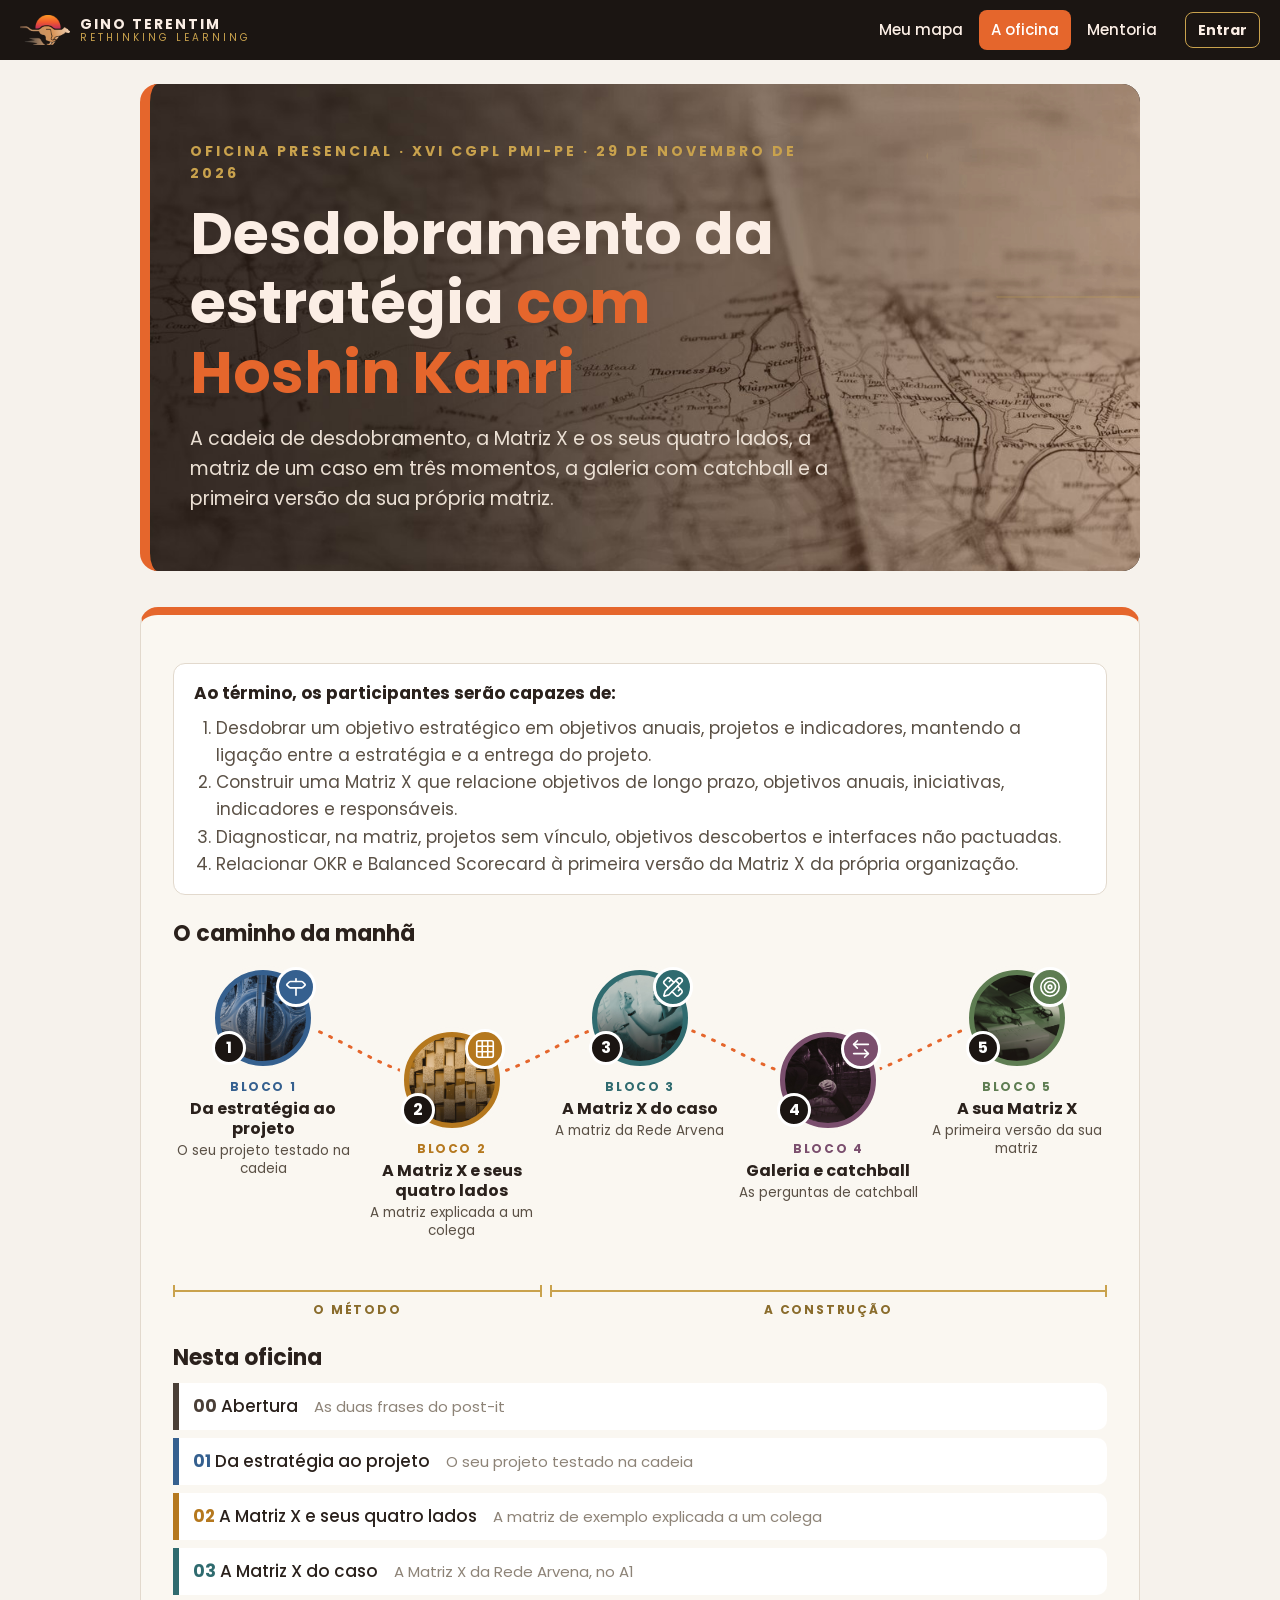
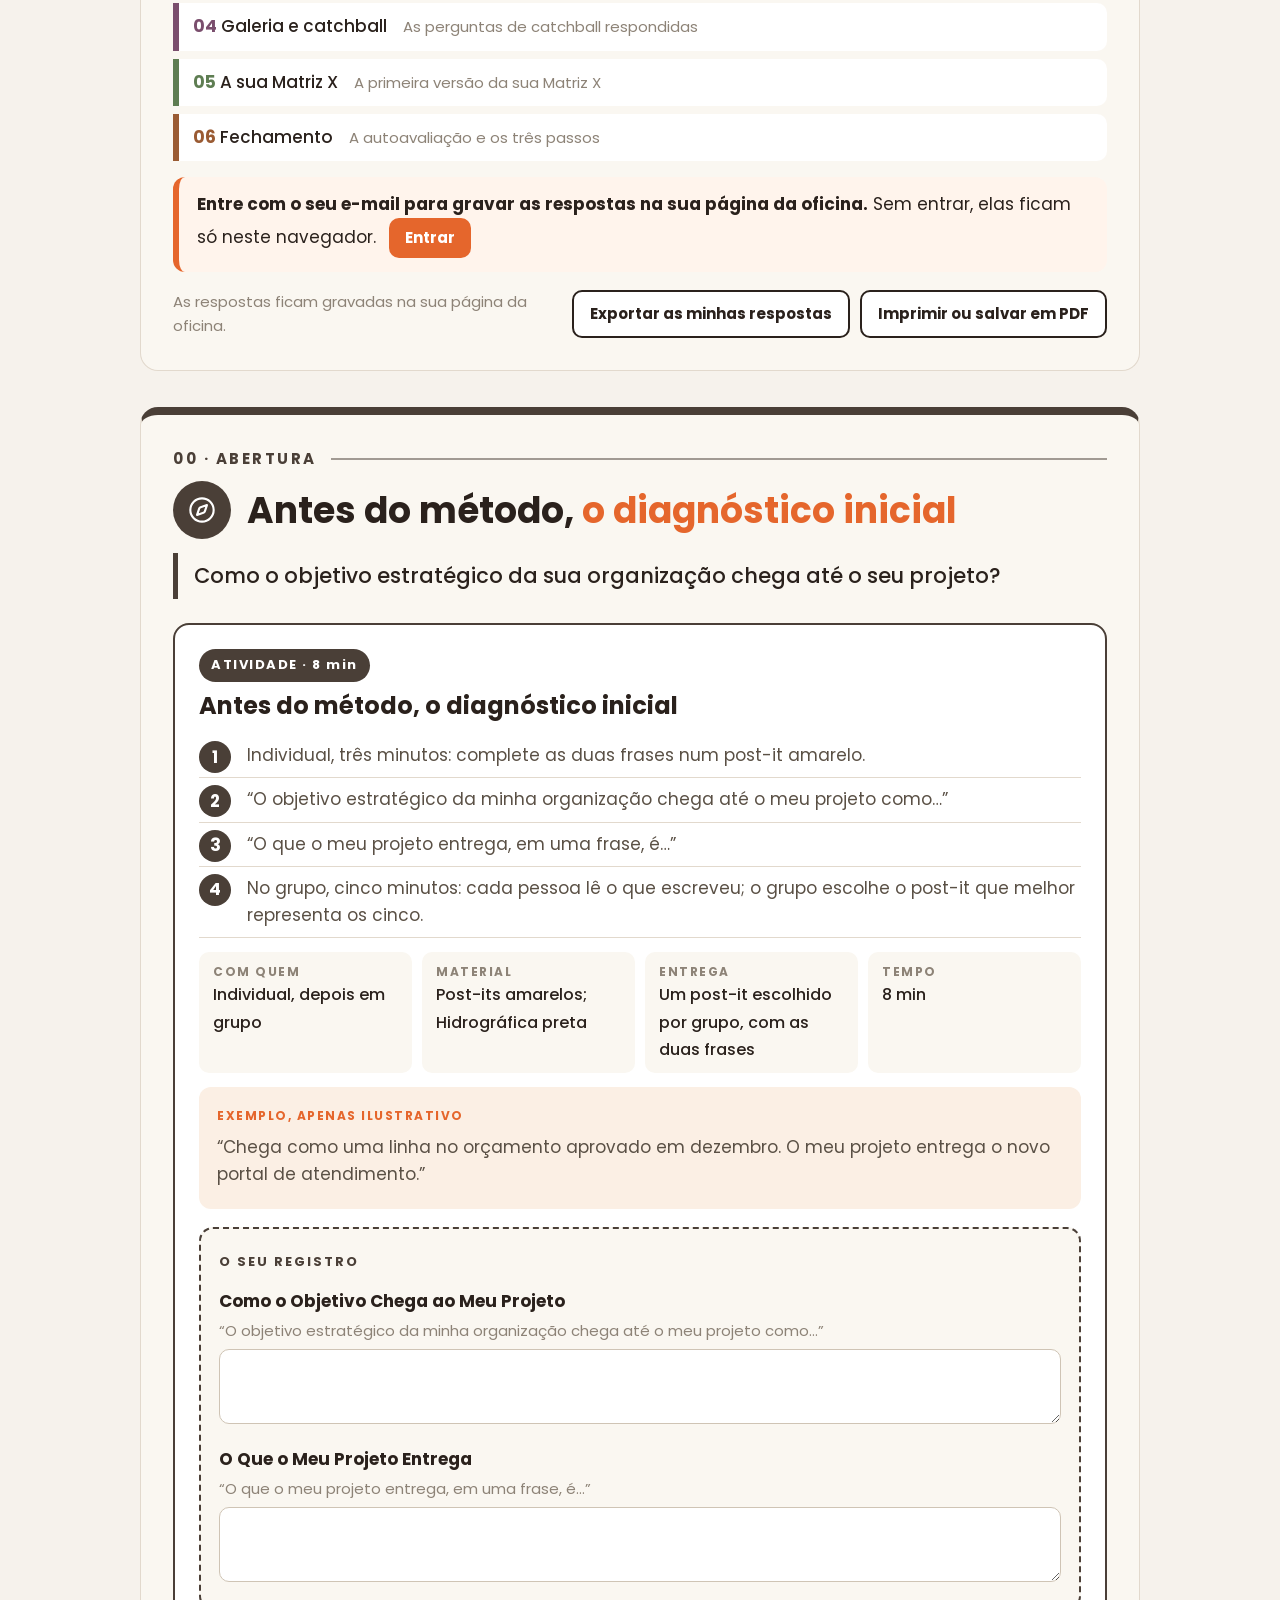
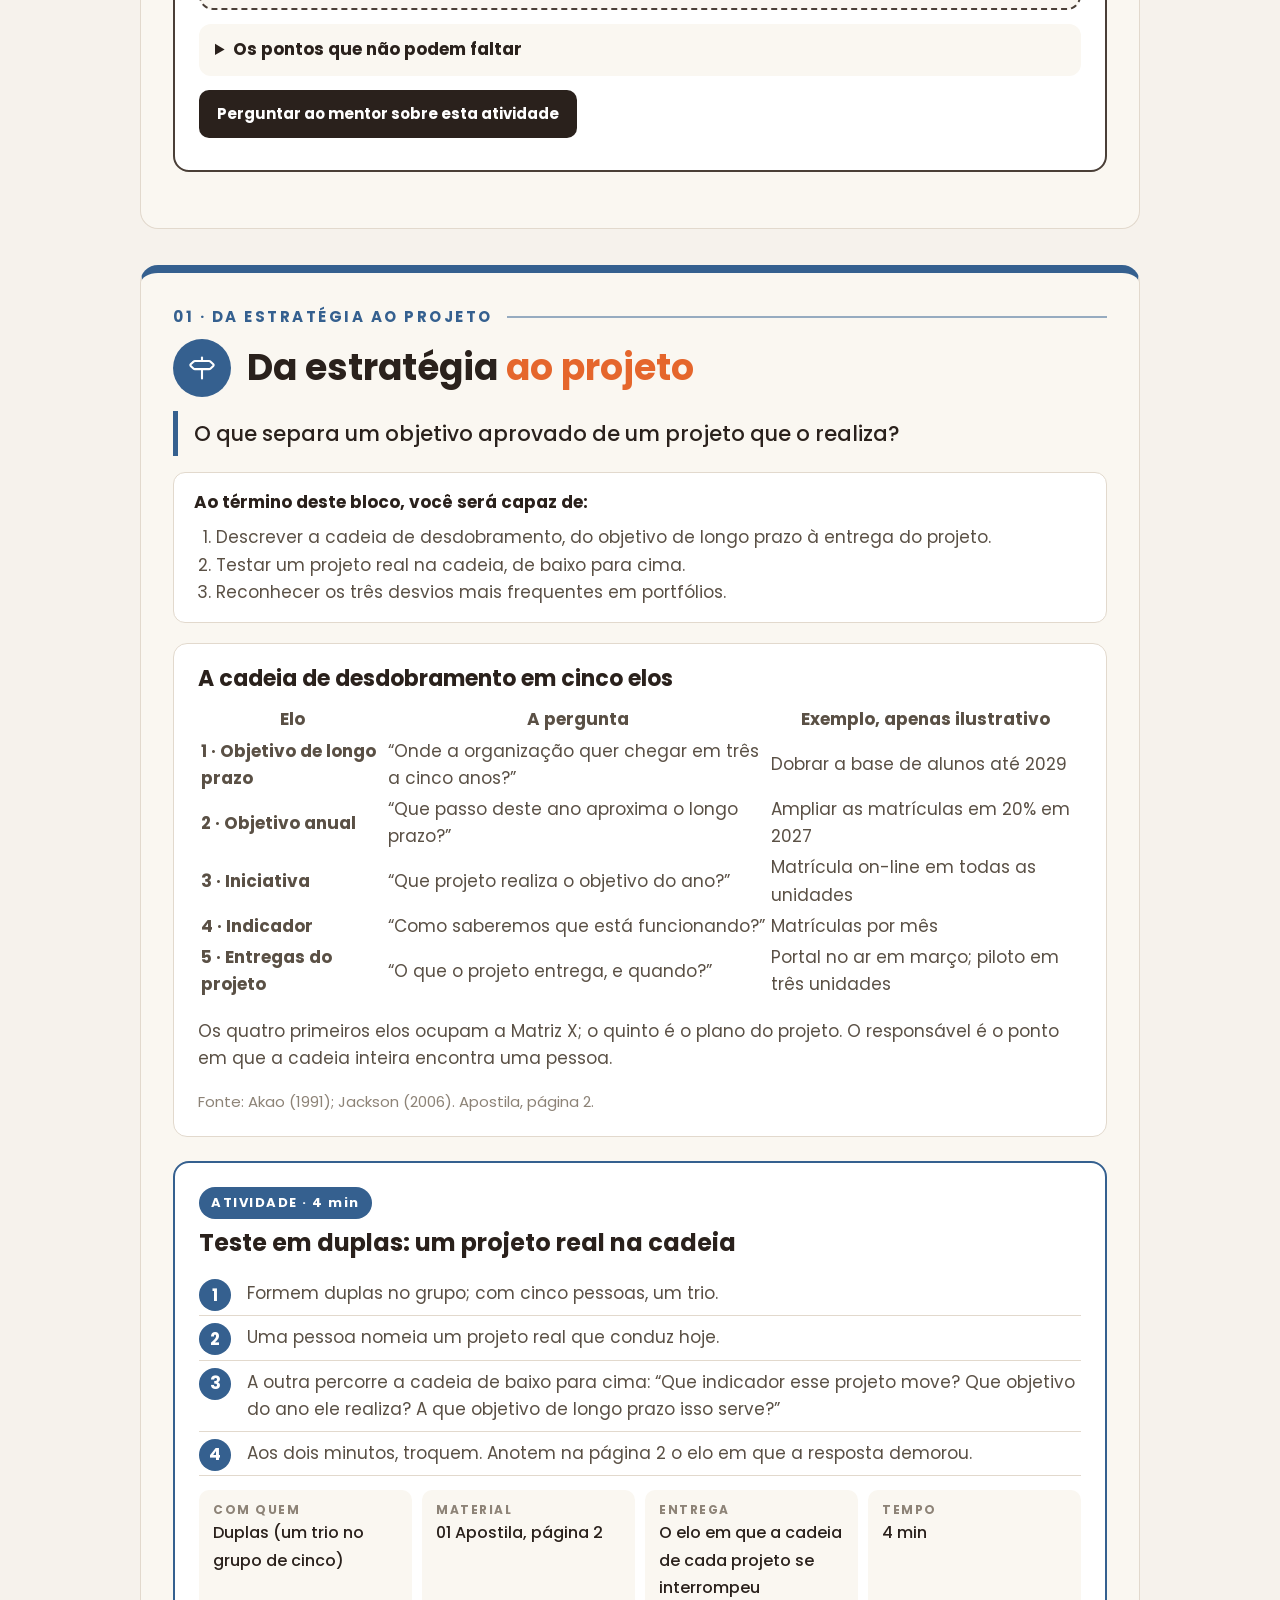
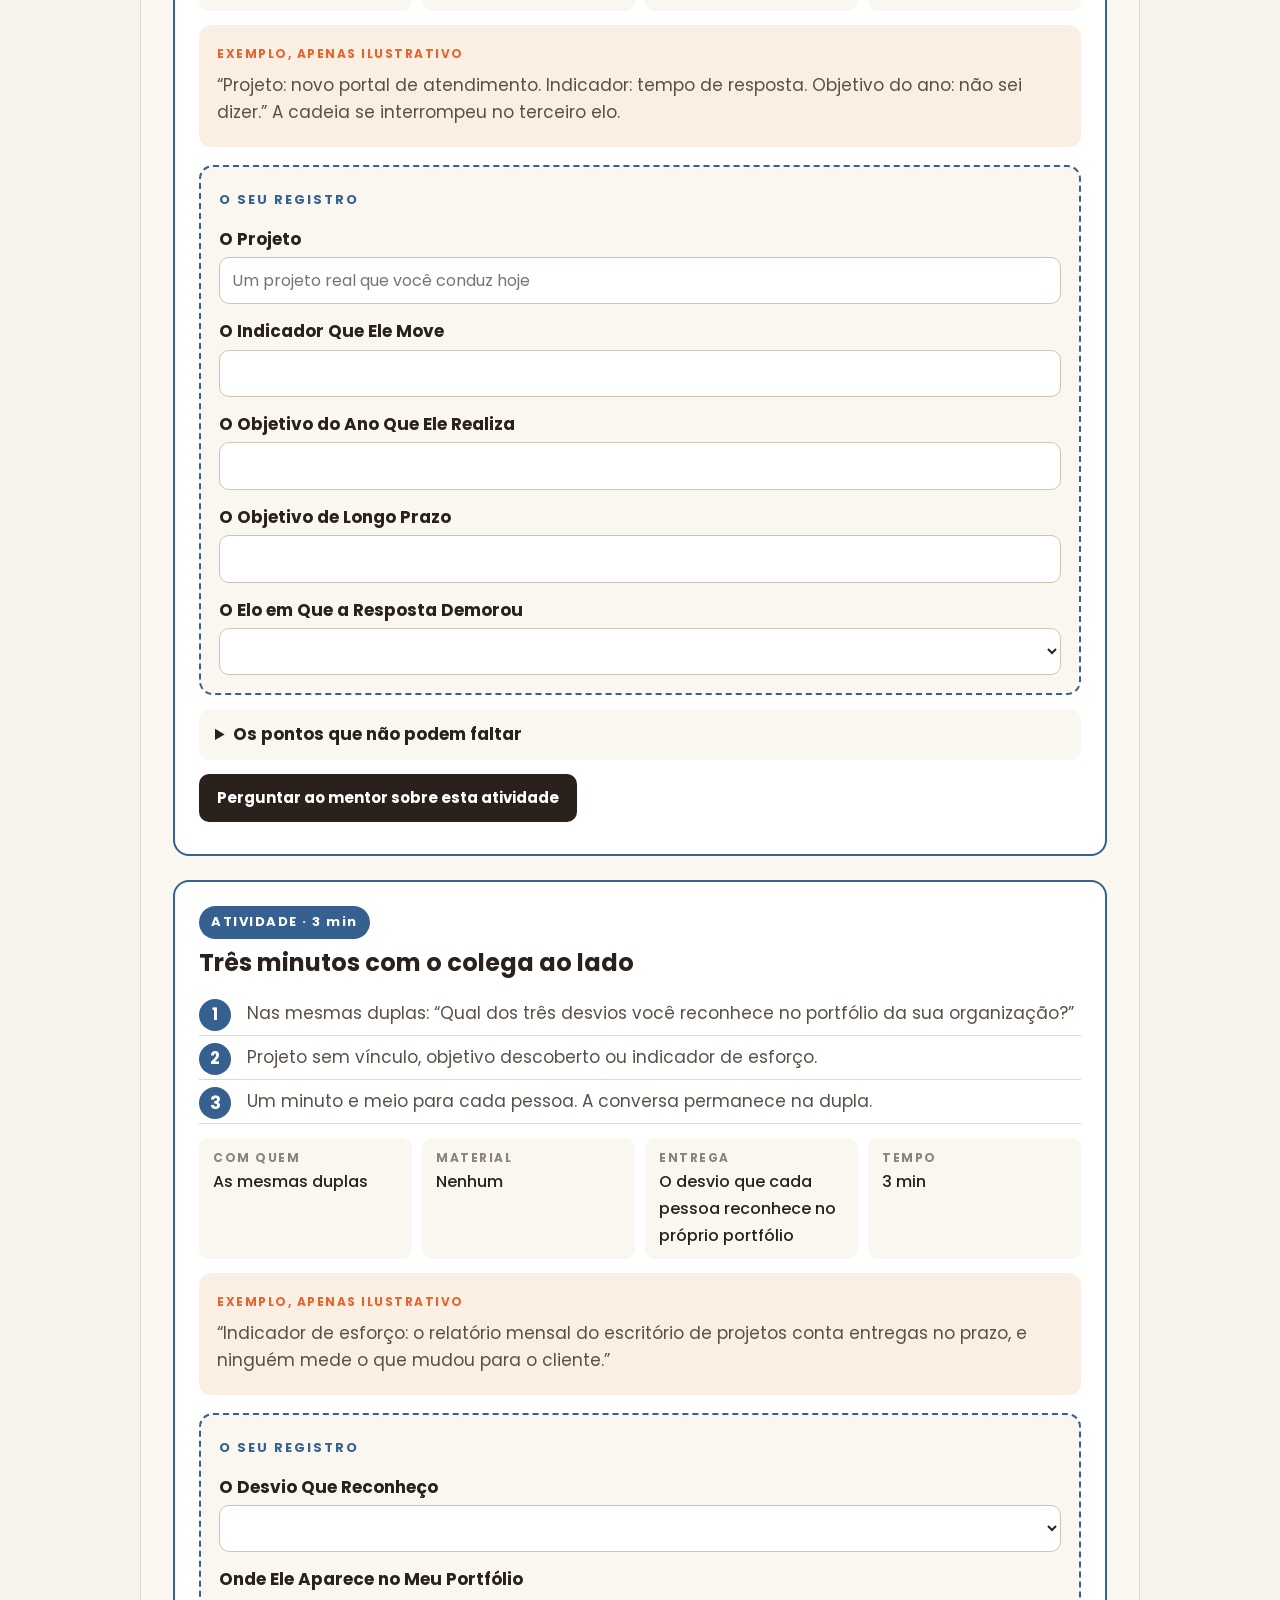
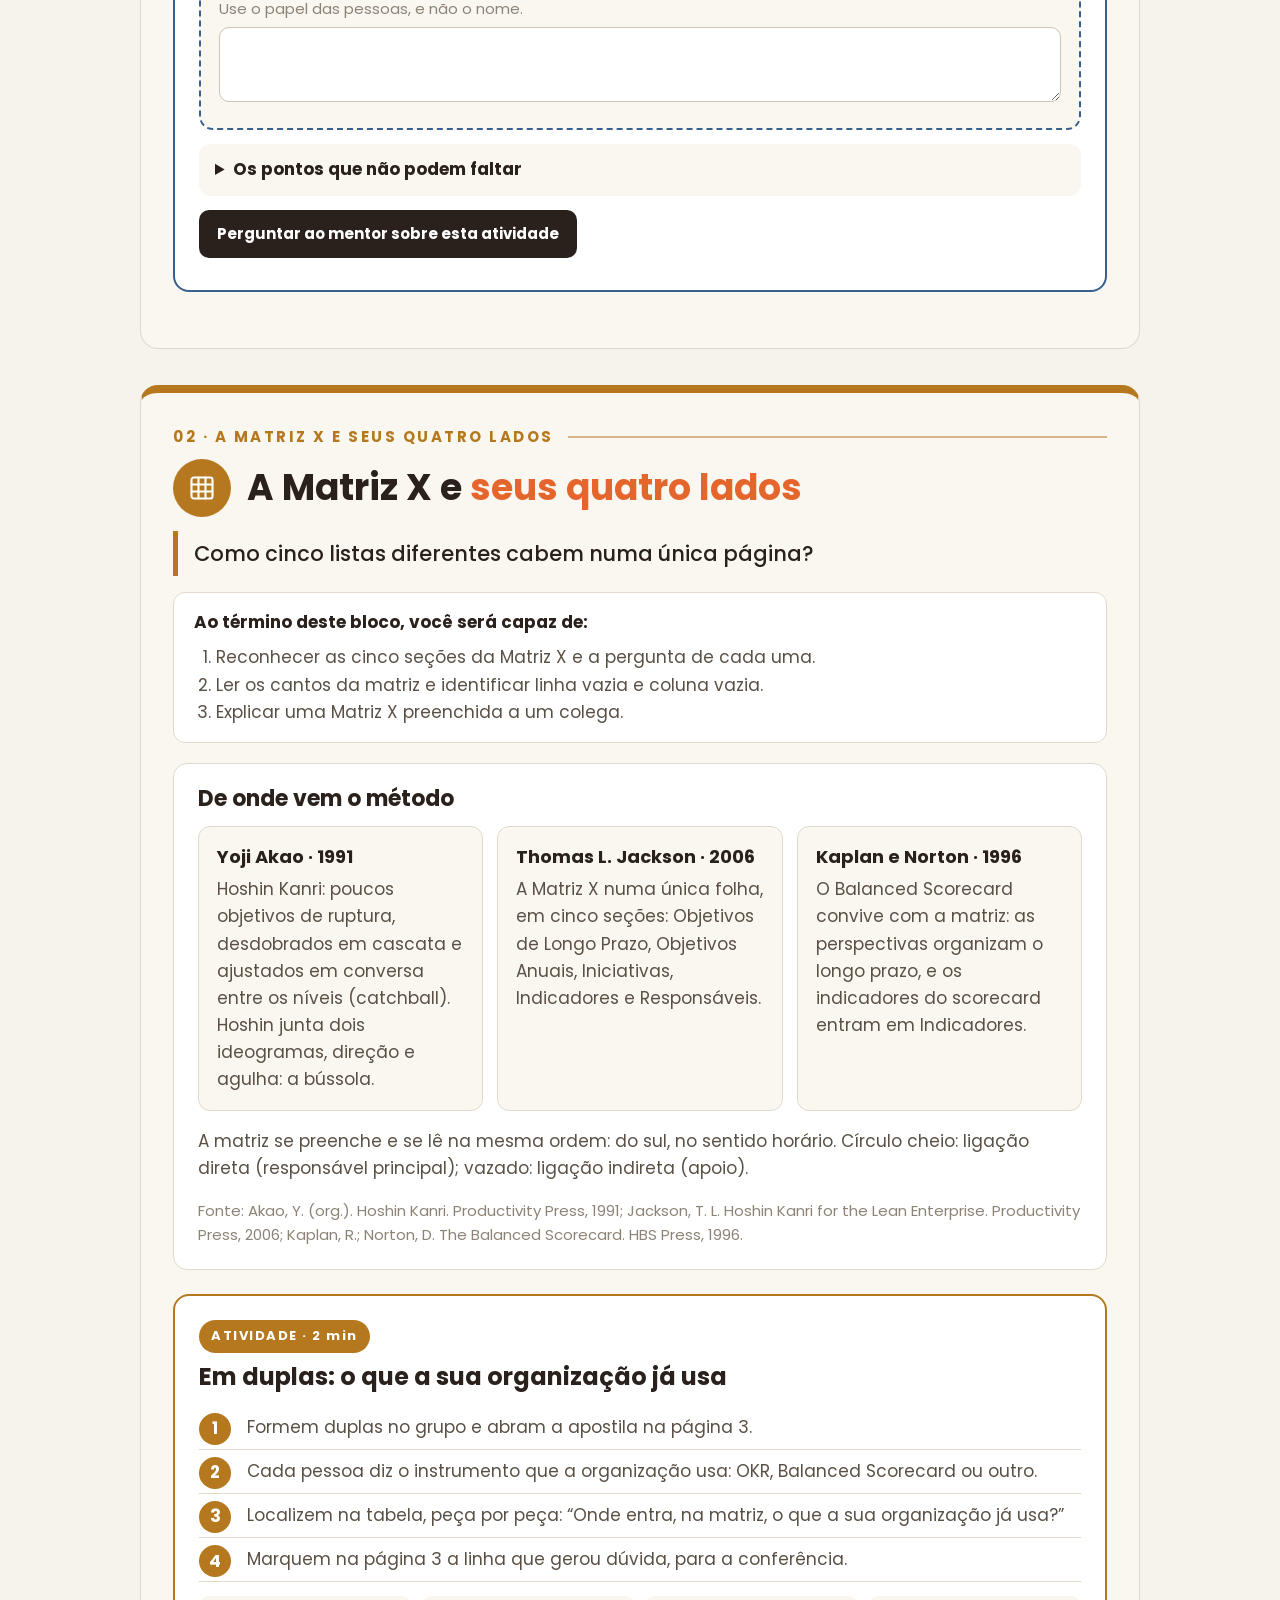
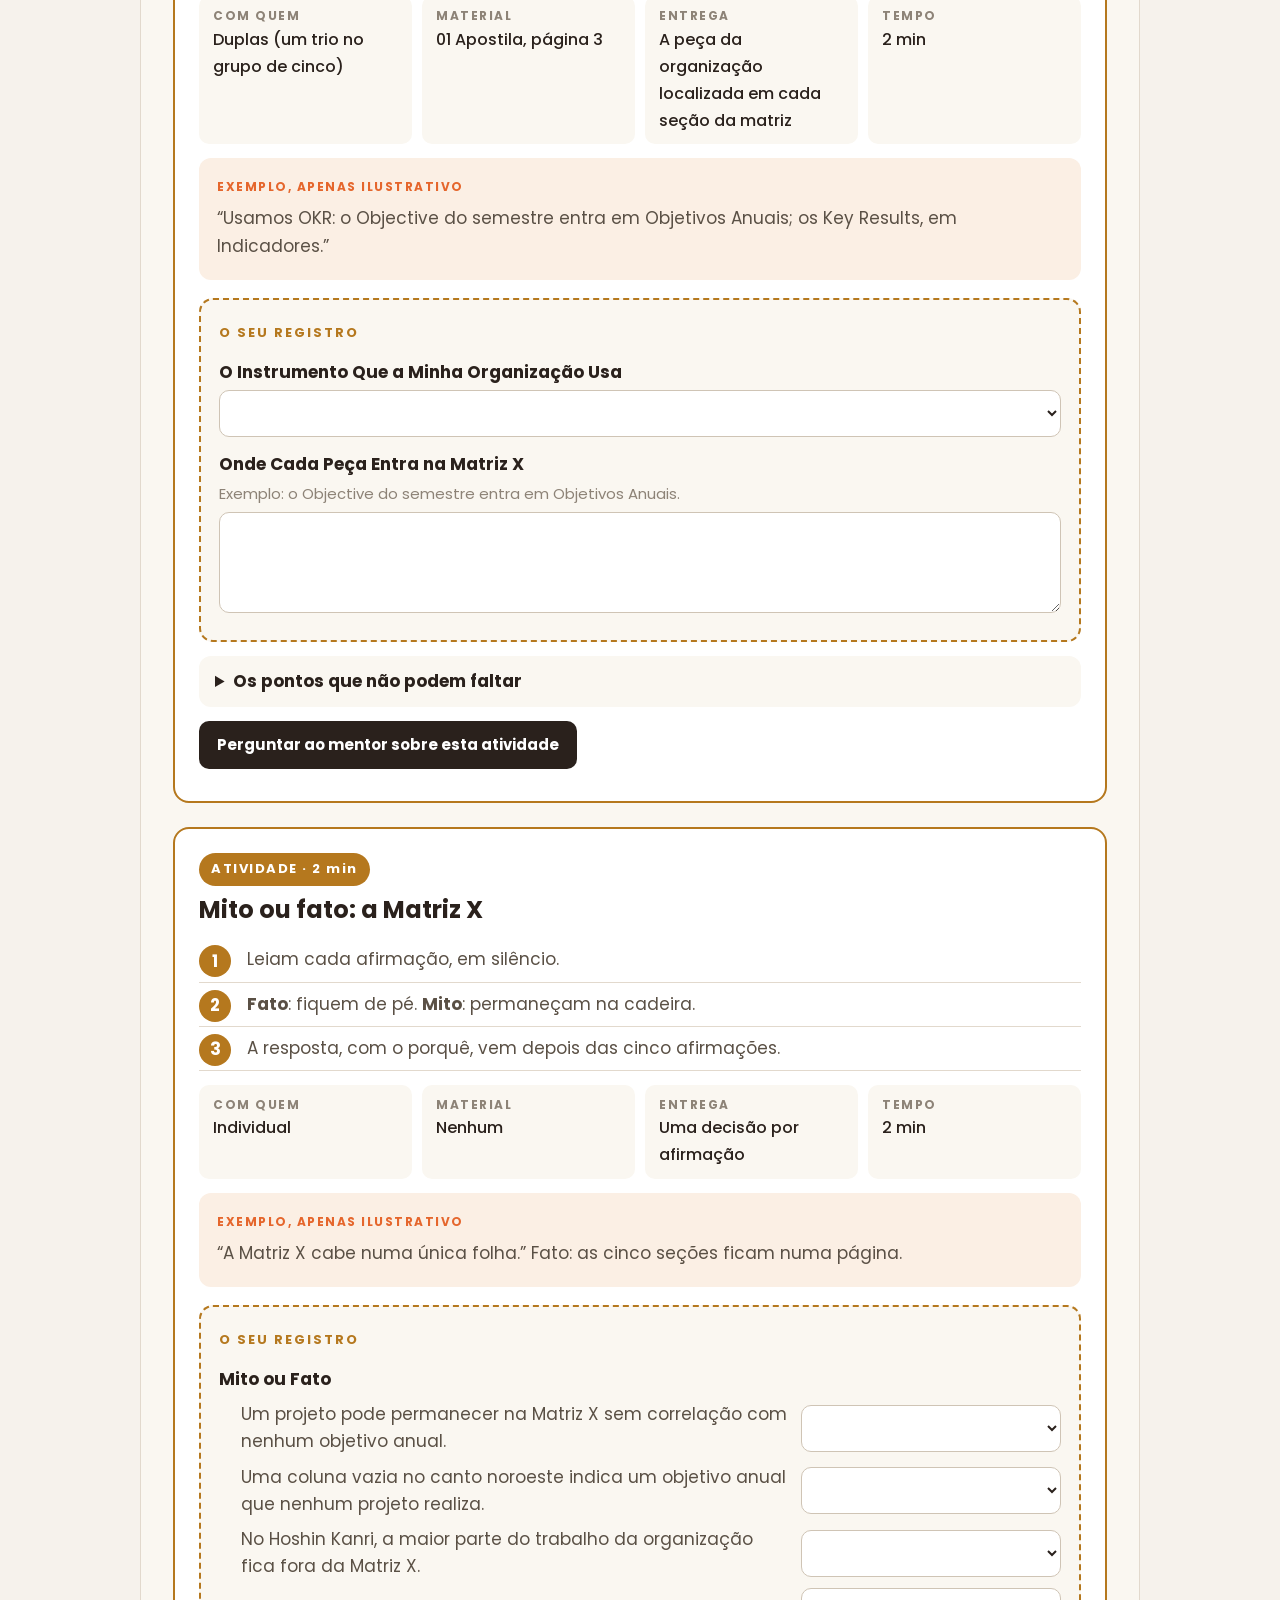
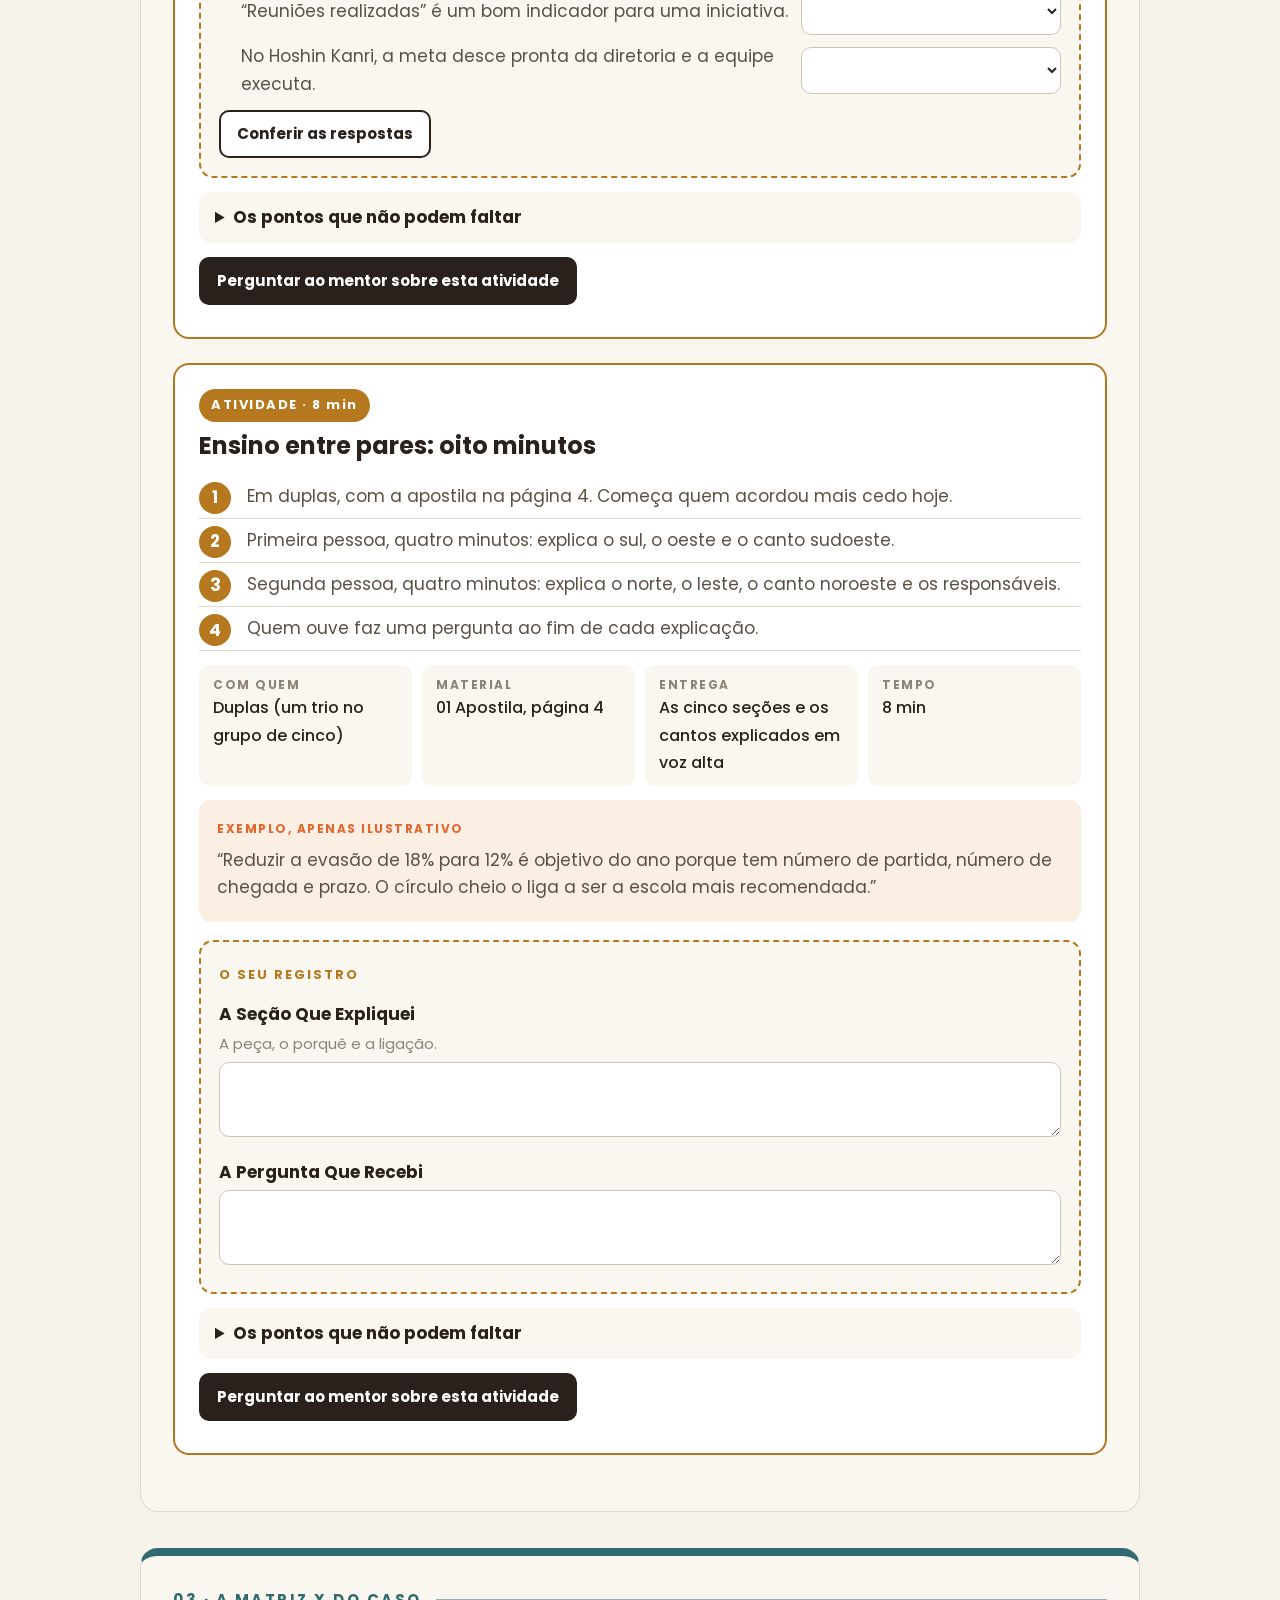
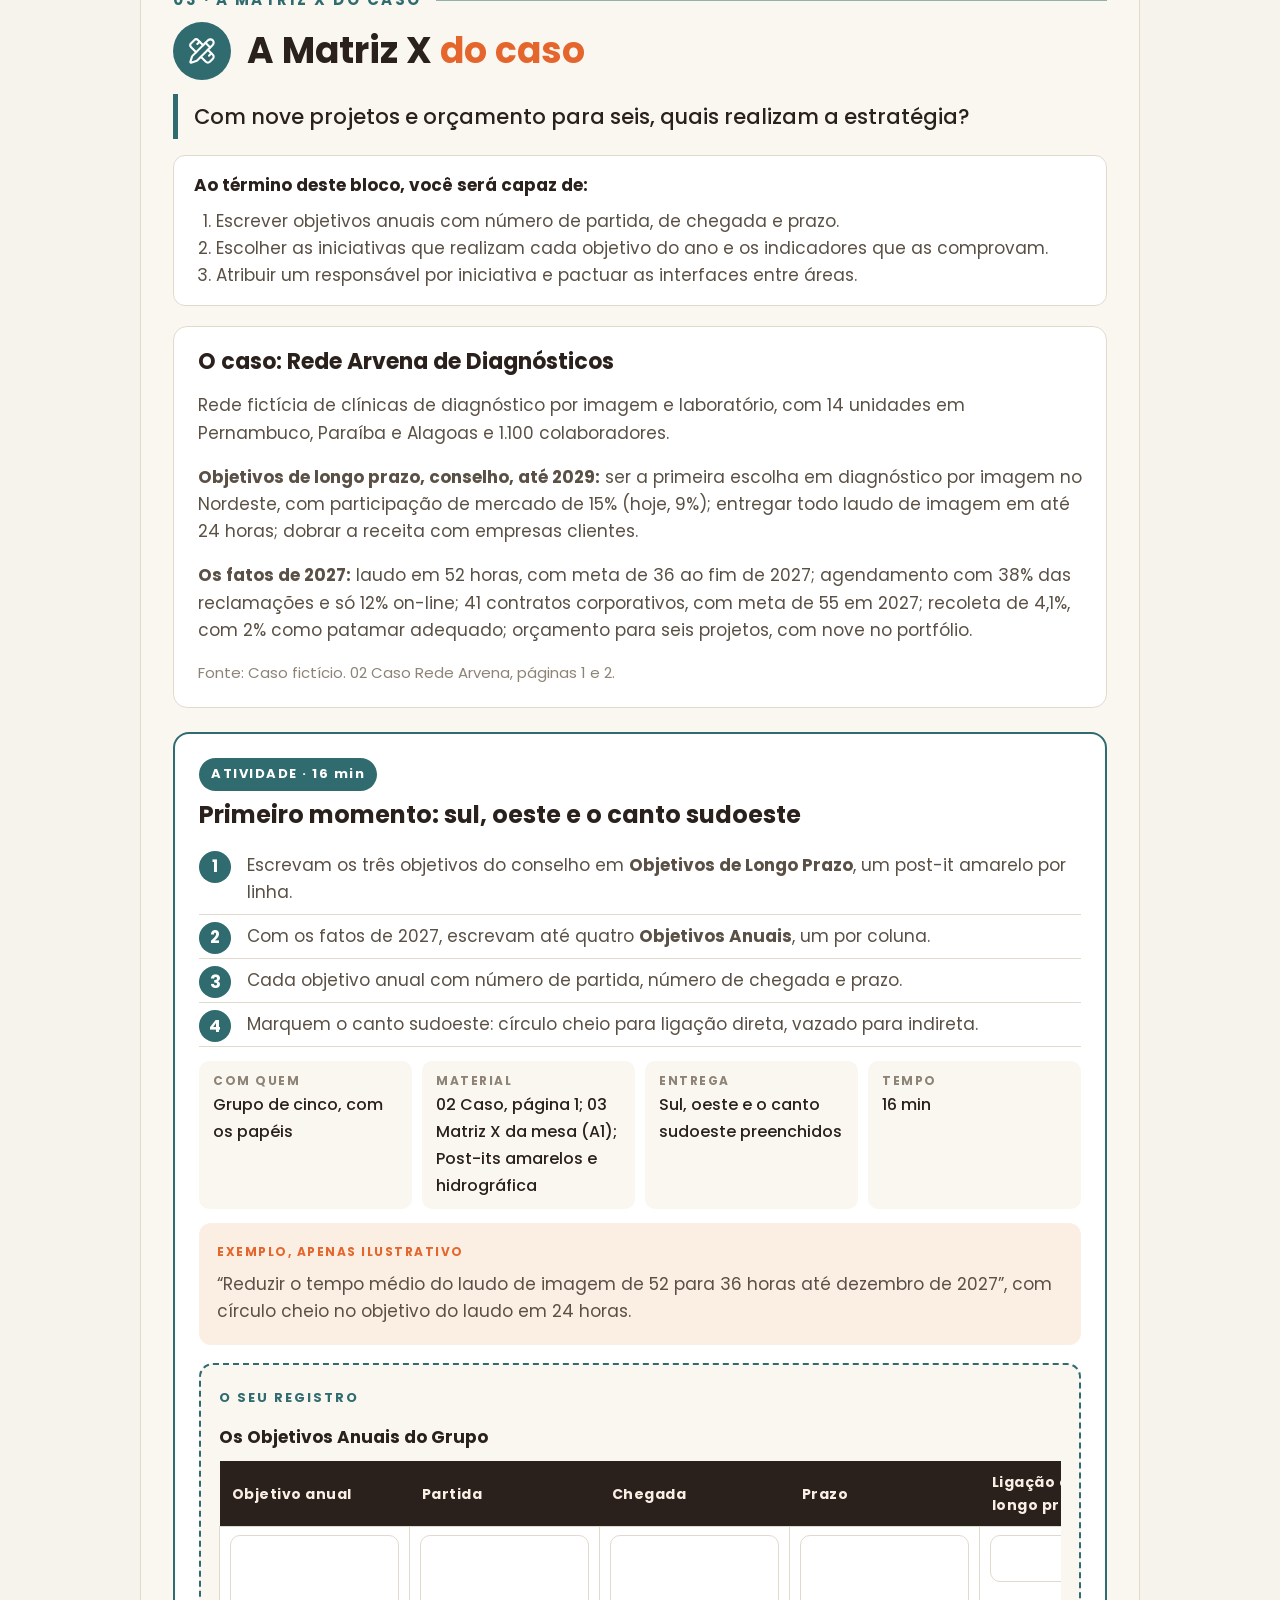
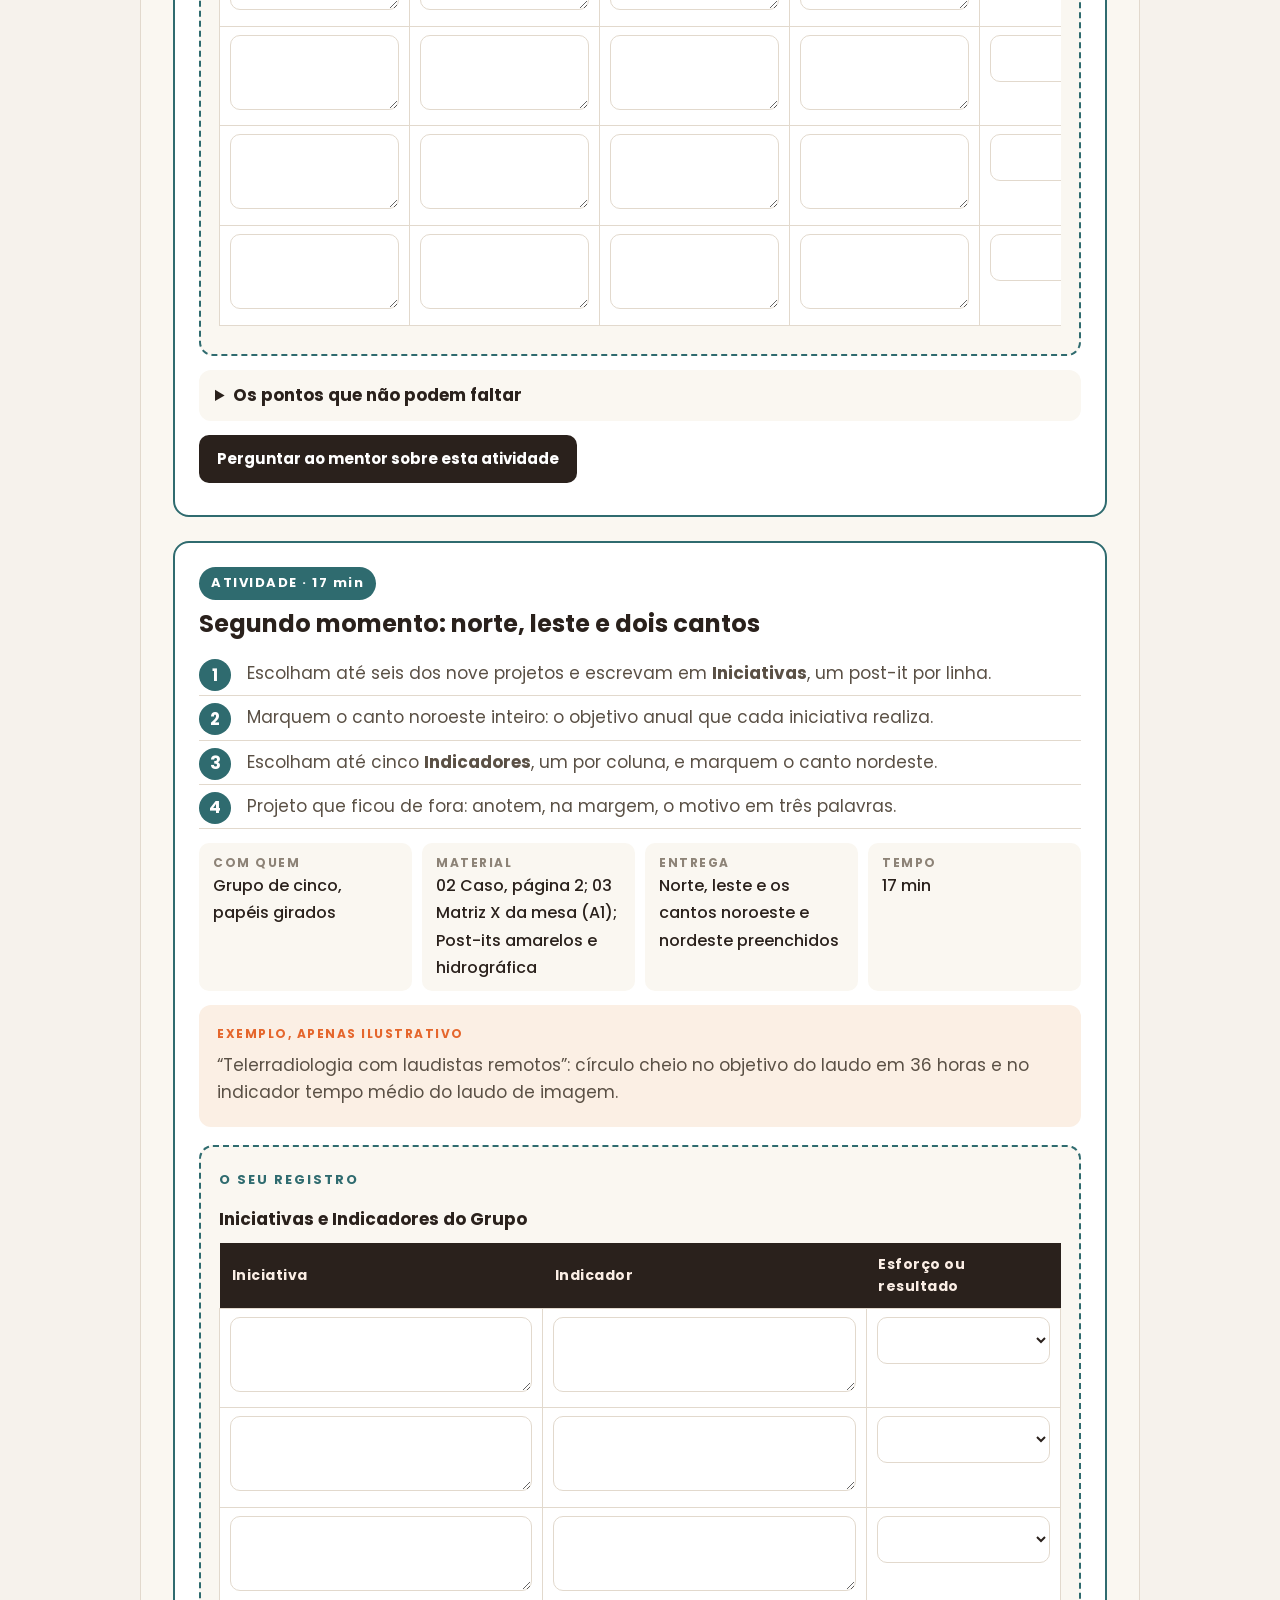
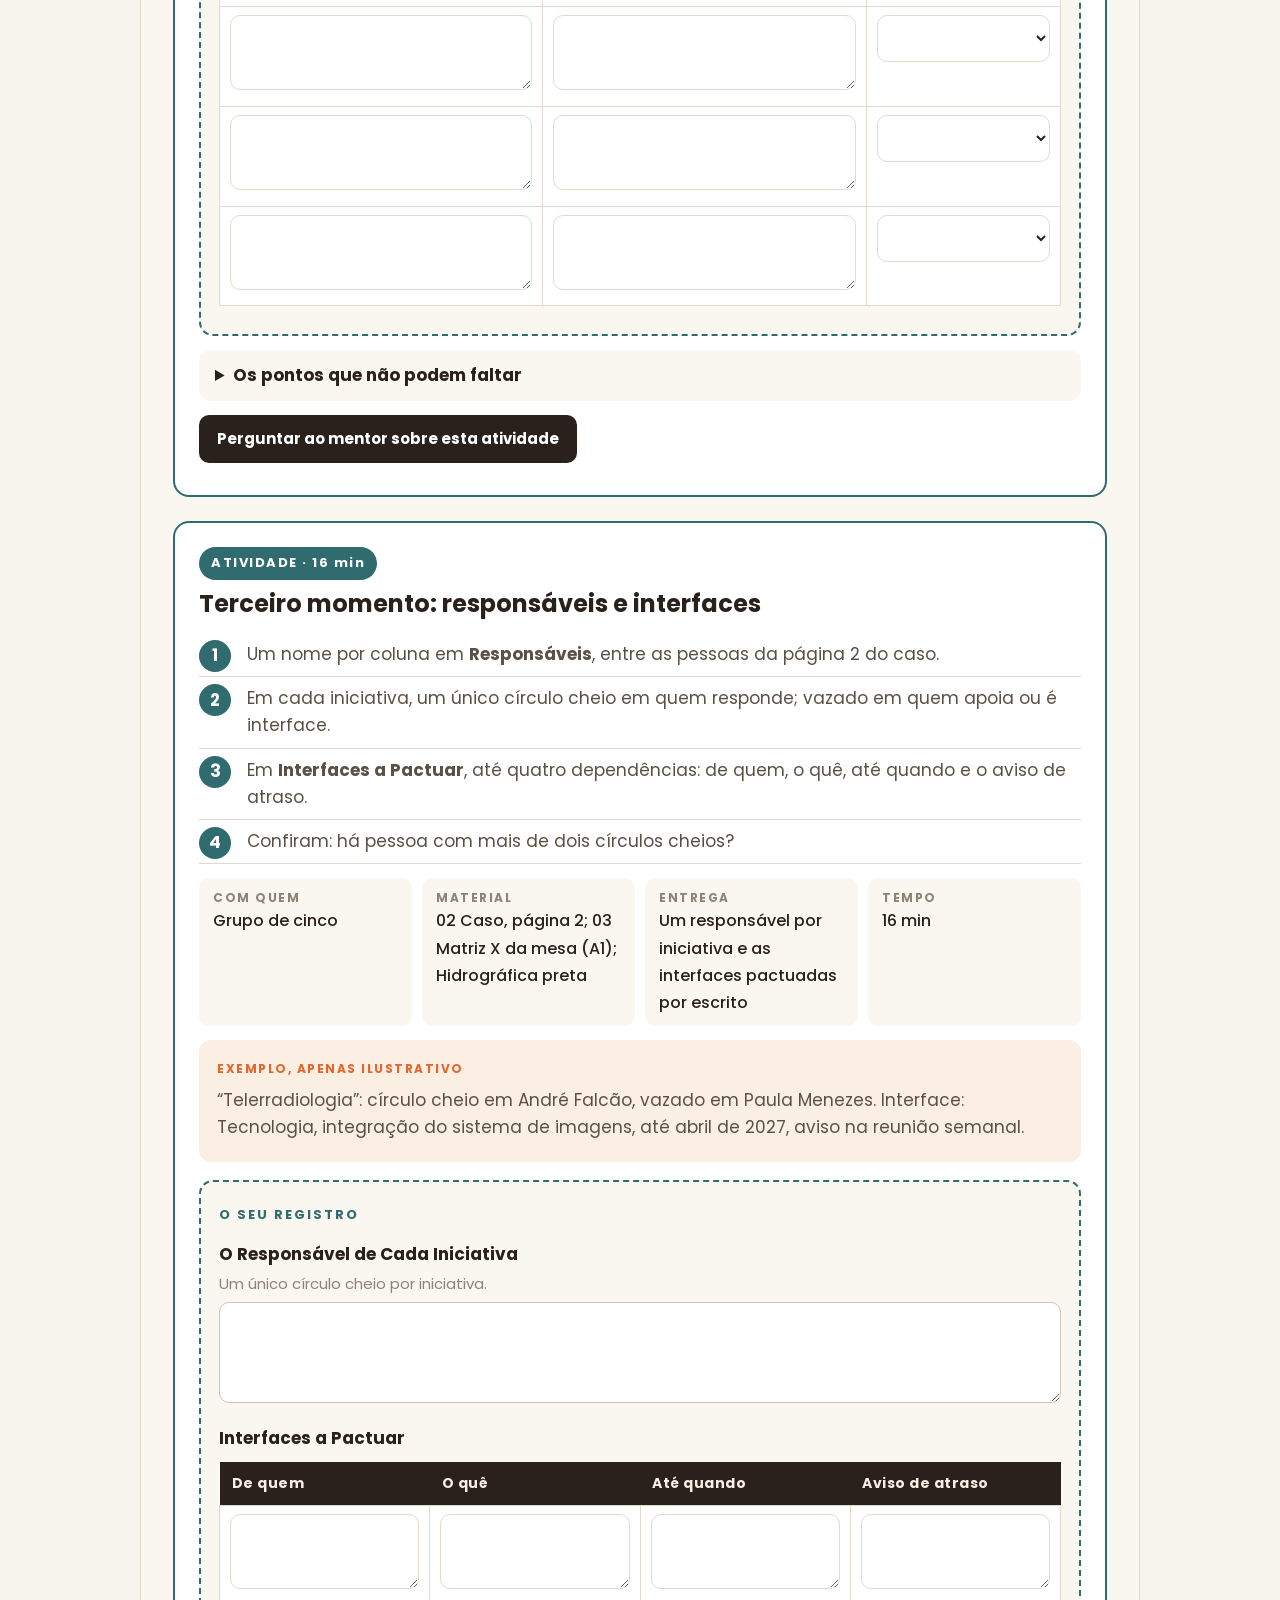
==== docs/e1.html @ ebe00e4e "Workbook digital da oficina de Matriz X (XVI CGPL PMI-PE) Co-Authored-By: Claude Opus 5.5 <noreply@a" ====
<!doctype html>
<html lang="pt-BR"><head><meta charset="utf-8"><meta name="viewport" content="width=device-width,initial-scale=1">
<title>Matriz X · Workbook · A oficina</title><meta name="robots" content="noindex">
<style>@font-face{font-family:Poppins;font-weight:400;src:url(fonts/Poppins-Regular.ttf) format('truetype');font-display:swap}@font-face{font-family:Poppins;font-weight:500;src:url(fonts/Poppins-Medium.ttf) format('truetype');font-display:swap}@font-face{font-family:Poppins;font-weight:700;src:url(fonts/Poppins-Bold.ttf) format('truetype');font-display:swap}:root{--lar:#E5662C;--tinta:#2A211C;--corpo:#5A5045;--linha:#E2D9CD;--fraco:#8D8377;--claro:#F6F2EC;--papel:#FAF7F1;--escuro:#1B1512;--ouro:#C9A24D;--tom:#E5662C}
*{box-sizing:border-box}
html{scroll-behavior:smooth}
body{margin:0;font-family:Poppins,system-ui,sans-serif;font-size:17px;line-height:1.6;color:var(--corpo);background:var(--claro)}
a{color:var(--lar)}
h1,h2,h3{color:var(--tinta);line-height:1.2;margin:0 0 .5em}
h1 em,h2 em{font-style:normal;color:var(--lar)}
main{max-width:1040px;margin:0 auto;padding:0 20px 40px}
.topo{position:sticky;top:0;z-index:20;display:flex;align-items:center;gap:16px;flex-wrap:wrap;padding:10px 20px;background:var(--escuro);color:#FBEEE5}
.marca{display:flex;align-items:center;gap:10px;text-decoration:none;color:#FBEEE5}
.marca img{height:30px;width:auto}
.marca span{display:flex;flex-direction:column;line-height:1.15}
.marca b{font-size:14px;letter-spacing:2px}
.marca i{font-style:normal;font-size:10px;letter-spacing:3px;color:var(--ouro)}
.nav{margin-left:auto;display:flex;gap:4px;flex-wrap:wrap}
.nav a{color:#FBEEE5;text-decoration:none;font-size:15px;font-weight:500;padding:8px 12px;border-radius:8px}
.nav a:hover,.nav a.ativo{background:var(--lar);color:#fff}
.selo-prof{margin-left:auto;background:var(--lar);color:#fff;font-weight:700;font-size:13px;letter-spacing:2px;padding:6px 12px;border-radius:6px}
.capa{margin:24px 0 0;padding:56px 40px;border-radius:18px;background:var(--escuro);color:#EADFD3;position:relative;overflow:hidden;border-left:10px solid var(--tom)}
.capa:after{content:"";position:absolute;right:-70px;top:-70px;width:280px;height:280px;border:2px solid var(--ouro);opacity:.35;clip-path:polygon(25% 0,75% 0,100% 50%,75% 100%,25% 100%,0 50%);background:transparent;outline:2px solid var(--ouro)}
.capa__k{font-size:14px;font-weight:700;letter-spacing:3px;color:var(--ouro);margin:0 0 14px}
.capa h1{color:#FBEEE5;font-size:clamp(34px,6vw,58px);margin:0 0 16px}
.capa__l{font-size:19px;max-width:720px;margin:0}
.bloco{margin:36px 0 0;padding:32px;background:var(--papel);border:1px solid var(--linha);border-radius:18px;border-top:8px solid var(--tom)}
.bloco--abre{border-top-color:var(--lar)}
.eyebrow{display:flex;align-items:center;gap:14px;color:var(--tom);font-weight:700;font-size:15px;letter-spacing:2.5px;margin-bottom:10px}
.eyebrow i{flex:1;height:2px;background:var(--tom);opacity:.5}
.bloco h2{font-size:clamp(26px,4vw,36px)}
.bloco h3{font-size:22px;margin-top:1.2em}
.pergunta{font-size:21px;font-weight:500;color:var(--tinta);border-left:5px solid var(--tom);padding:6px 0 6px 16px;margin:14px 0}
.pergunta--at{font-size:19px;background:#fff;border-radius:0 10px 10px 0;padding:12px 16px}
.capaz{background:#fff;border:1px solid var(--linha);border-radius:12px;padding:16px 20px;margin:16px 0}
.capaz b{color:var(--tinta)}
.capaz ol{margin:8px 0 0;padding-left:22px}
.conceito{background:#fff;border:1px solid var(--linha);border-radius:14px;padding:22px 24px;margin:20px 0}
.conceito h3{margin-top:0}
.fonte{font-size:15px;color:var(--fraco);margin:10px 0 0}
.regua{background:#B04A1C;color:#FDEFE6;border-radius:14px;padding:24px;margin:20px 0}
.regua h3{color:#fff;margin-top:0}
.regua__q{font-size:22px;font-weight:700;color:#fff}
.regua .cards3>div{background:rgba(255,255,255,.12);border:0;color:#FDEFE6}
.regua .cards3 b{color:#fff}
.regua .tabela--ler{background:#fff;color:var(--corpo)}
.cards3{display:grid;grid-template-columns:repeat(auto-fit,minmax(230px,1fr));gap:14px;margin:14px 0}
.cards3>div{background:var(--papel);border:1px solid var(--linha);border-radius:12px;padding:16px 18px}
.cards3 b{display:block;color:var(--tinta);font-size:18px;margin-bottom:4px}
.cards3 p{margin:0}
.cards3 i{display:block;margin-top:8px;color:var(--fraco)}
.cards2{display:grid;grid-template-columns:repeat(auto-fit,minmax(260px,1fr));gap:16px;margin:24px 0 8px}
.cartao{display:flex;flex-direction:column;gap:6px;padding:22px;border-radius:14px;background:var(--tom);color:#fff;text-decoration:none}
.cartao span{font-size:13px;font-weight:700;letter-spacing:2px;opacity:.85}
.cartao b{font-size:22px;line-height:1.2}
.cartao i{font-style:normal;opacity:.9}
.nota-pe{color:var(--fraco);font-size:15px}
.caminho{display:grid;grid-template-columns:repeat(5,1fr);gap:10px;margin:16px 0}
.caminho__p{display:flex;flex-direction:column;align-items:center;text-align:center;gap:4px;padding:14px 8px;border-radius:12px;background:#fff;border:2px solid var(--linha);text-decoration:none;color:var(--corpo)}
.caminho__g{font-size:11px;font-weight:700;letter-spacing:1.5px;color:var(--fraco);text-transform:uppercase;min-height:34px}
.caminho__n{width:52px;height:52px;border-radius:50%;display:grid;place-items:center;font-weight:700;font-size:22px;color:var(--tom);border:3px solid var(--tom);background:var(--claro)}
.caminho__p b{color:var(--tinta);font-size:15px;line-height:1.25}
.caminho__p small{font-size:13px}
.caminho__p em{font-style:normal;font-size:13px;font-weight:500;color:var(--tom)}
.caminho__p.feito .caminho__n,.caminho__p.aqui .caminho__n{background:var(--tom);color:#fff}
.caminho__p.aqui{border-color:var(--lar);box-shadow:0 0 0 3px rgba(229,102,44,.25)}
.indice{list-style:none;padding:0;margin:10px 0;display:grid;gap:8px}
.indice li{display:flex;flex-wrap:wrap;gap:6px 16px;align-items:baseline;background:#fff;border-left:6px solid var(--tom);border-radius:0 10px 10px 0;padding:10px 14px}
.indice a{color:var(--tinta);text-decoration:none;font-weight:500}
.indice a b{color:var(--tom)}
.indice span{color:var(--fraco);font-size:15px}
.atividade{background:#fff;border:2px solid var(--tom);border-radius:16px;padding:24px;margin:24px 0}
.atividade__cab{display:flex;gap:10px;flex-wrap:wrap;margin-bottom:10px}
.selo{display:inline-block;background:var(--tom);color:#fff;font-weight:700;font-size:13px;letter-spacing:1.5px;padding:6px 12px;border-radius:999px;text-decoration:none}
.selo--miro{background:#fff;color:var(--tom);border:2px solid var(--tom)}
.atividade h3{margin-top:4px;font-size:24px}
.passos{padding-left:0;list-style:none;counter-reset:p;margin:14px 0}
.passos li{counter-increment:p;position:relative;padding:8px 0 8px 48px;border-bottom:1px solid var(--linha)}
.passos li:before{content:counter(p);position:absolute;left:0;top:7px;width:32px;height:32px;border-radius:50%;background:var(--tom);color:#fff;font-weight:700;display:grid;place-items:center}
.passos li i{font-style:normal;font-weight:700;color:var(--tom);white-space:nowrap}
.meta{display:grid;grid-template-columns:repeat(auto-fit,minmax(200px,1fr));gap:10px;margin:14px 0}
.meta div{background:var(--papel);border-radius:10px;padding:10px 14px}
.meta span{display:block;font-size:12px;font-weight:700;letter-spacing:1.5px;text-transform:uppercase;color:var(--fraco)}
.meta b{font-weight:500;color:var(--tinta);font-size:16px}
.exemplo{background:#FBEFE4;border-radius:12px;padding:14px 18px;margin:14px 0}
.exemplo>span{font-size:12px;font-weight:700;letter-spacing:1.5px;color:var(--lar)}
.exemplo p{margin:6px 0}
.registro{border:2px dashed var(--tom);border-radius:14px;padding:18px;margin:18px 0 6px;background:var(--papel)}
.registro__t{font-size:13px;font-weight:700;letter-spacing:2px;color:var(--tom)}
.campo{margin:14px 0 0}
.campo label{display:block;color:var(--tinta);margin-bottom:4px}
.dica{margin:0 0 6px;font-size:15px;color:var(--fraco)}
textarea,input[type=text],select{width:100%;font:inherit;font-size:16px;color:var(--tinta);background:#fff;border:1.5px solid #CFC4B5;border-radius:10px;padding:10px 12px}
textarea{resize:vertical;min-height:52px}
textarea:focus,input:focus,select:focus{outline:3px solid rgba(229,102,44,.35);border-color:var(--lar)}
.espelho__v{background:#fff;border:1.5px solid var(--linha);border-radius:10px;padding:10px 12px;color:var(--tinta);white-space:pre-wrap}
.notas{display:grid;grid-template-columns:repeat(auto-fit,minmax(130px,1fr));gap:10px}
.banco{margin:4px 0 8px}
.lacunas,.associar{padding-left:22px;margin:8px 0 12px}
.lacunas li,.associar li{margin:8px 0}
.lacuna{width:74px!important;display:inline-block;text-align:center;font-weight:700}
.associar li{display:grid;grid-template-columns:1fr minmax(200px,260px);gap:12px;align-items:center}
.certo{border-color:#3F7D4E!important;background:#E9F4EA!important}
.errado{border-color:#B8432F!important;background:#FBE9E5!important}
.tabela-w{overflow-x:auto;margin:10px 0}
.tabela{width:100%;border-collapse:collapse;font-size:16px}
.tabela th{background:var(--tinta);color:#FBEEE5;text-align:left;padding:10px 12px;font-size:14px;letter-spacing:.5px}
.tabela td{border:1px solid var(--linha);padding:8px 10px;vertical-align:top;background:#fff;min-width:190px}
.tabela--ler td{padding:10px 12px}
.tabela td textarea,.tabela td select{border-color:var(--linha)}
.mapa{position:relative;margin:16px 0 0;height:480px;background:#fff;border:1.5px solid var(--linha);border-radius:12px;overflow:hidden}
.mapa:before{content:"";position:absolute;left:50%;top:0;bottom:0;border-left:2px dashed var(--linha)}
.mapa:after{content:"";position:absolute;top:50%;left:0;right:0;border-top:2px dashed var(--linha)}
.mapa__q{position:absolute;font-size:12px;font-weight:700;letter-spacing:1px;color:var(--fraco);text-transform:uppercase;padding:8px 10px;z-index:1}
.mapa__n{position:absolute;z-index:2;max-width:42%;font-size:14px;line-height:1.25;font-weight:500;color:var(--tinta);padding:6px 9px;border-radius:6px;box-shadow:0 1px 0 rgba(0,0,0,.15)}
.pontos{margin:14px 0 0;background:var(--papel);border-radius:12px;padding:12px 16px}
.pontos summary{cursor:pointer;font-weight:700;color:var(--tinta)}
.btn{display:inline-block;font:inherit;font-size:15px;font-weight:700;border-radius:10px;padding:10px 16px;cursor:pointer;text-decoration:none;border:2px solid transparent}
.btn--sec{background:#fff;color:var(--tinta);border-color:var(--tinta)}
.btn--mentor{background:var(--tinta);color:#fff}
.mentor{margin:14px 0 0}
.barra{display:flex;flex-wrap:wrap;gap:10px;align-items:center;margin:18px 0 0}
.barra__s{flex:1;min-width:220px;color:var(--fraco);font-size:15px}
.prof{margin:16px 0 0;background:#2A211C;color:#EADFD3;border-radius:12px;padding:16px 20px}
.prof>span{font-size:12px;font-weight:700;letter-spacing:2px;color:var(--ouro)}
.prof__resp{background:rgba(255,255,255,.08);border-radius:10px;padding:10px 14px;margin-top:10px}
.prof__resp b{color:#fff;display:block}
.rodape{max-width:1040px;margin:0 auto;padding:20px;display:flex;justify-content:space-between;gap:12px;flex-wrap:wrap;font-size:14px;color:var(--fraco);border-top:1px solid var(--linha)}
.rodape span:last-child{color:var(--lar);font-weight:700}
@media(max-width:760px){
 body{font-size:16px}.bloco{padding:20px}.capa{padding:36px 22px}
 .caminho{grid-template-columns:1fr 1fr}.caminho__g{min-height:0}
 .associar li{grid-template-columns:1fr}
 .tabela[data-tabela] thead{display:none}
 .tabela[data-tabela] tr{display:block;margin-bottom:14px;border:1px solid var(--linha);border-radius:10px;overflow:hidden}
 .tabela[data-tabela] td{display:block;border:0;border-bottom:1px solid var(--linha)}
 .tabela[data-tabela] td:before{content:attr(data-th);display:block;font-size:12px;font-weight:700;letter-spacing:1px;color:var(--fraco);text-transform:uppercase;margin-bottom:4px}
 .mapa{height:420px}
}
@media print{
 .topo,.barra,.mentor,.btn{display:none!important}
 body{background:#fff;font-size:12pt}.bloco,.atividade,.conceito{break-inside:avoid-page;box-shadow:none}
 .bloco{break-inside:auto}.capa{background:#fff;color:#000;border:2px solid #000}.capa h1{color:#000}.capa__k{color:#000}
 textarea,input,select{border:1px solid #999}
 details.pontos{display:block}
}

/* ===== camada 2026-11 · mapa de navegação, conta e capas com foto ===== */
.btn{background:var(--lar);color:#fff}
.btn--sec{background:#fff;color:var(--tinta);border-color:var(--tinta)}
.btn--mentor{background:var(--tinta);color:#fff}
.btn--grande{font-size:17px;padding:14px 22px;margin-top:18px;width:100%}
.btn:hover{filter:brightness(1.06)}
.disco{flex:none;display:inline-grid;place-items:center;width:54px;height:54px;border-radius:50%;background:var(--tom)}
.disco svg{display:block}
.capa--foto{background-color:var(--escuro);background-image:var(--foto,none);background-position:right center;background-size:cover;background-repeat:no-repeat;min-height:380px;display:flex;flex-direction:column;justify-content:flex-end}
.capa--foto .capa__l,.capa--foto h1,.capa--foto .capa__k{max-width:640px;position:relative;z-index:1}
.capa--foto:after{opacity:.22}
.conta{display:flex;align-items:center;gap:10px;font-size:14px;color:#FBEEE5}
.conta a{color:#FBEEE5;font-weight:700;text-decoration:none;border:1.5px solid var(--ouro);padding:6px 12px;border-radius:8px}
.conta span{font-weight:700}
.conta__sair{font:inherit;font-size:13px;background:transparent;color:var(--ouro);border:1.5px solid var(--ouro);border-radius:8px;padding:5px 10px;cursor:pointer}
.aviso-conta{margin:16px 0 0;padding:14px 18px;border-radius:12px;background:#FFF4EC;border-left:6px solid var(--lar);color:var(--tinta)}
.aviso-conta .btn{margin-left:8px;padding:6px 14px}
.barra__s--ok{color:#4B6A41;font-weight:500}
.barra__s--ok:before{content:"";display:inline-block;width:9px;height:9px;border-radius:50%;background:#5E7D52;margin-right:8px;vertical-align:1px}
/* entrada */
.entrada{margin:28px 0 0;display:grid;grid-template-columns:minmax(0,1.05fr) minmax(0,1fr);gap:28px;align-items:start}
.entrada[hidden]{display:none}
.entrada__f{padding:32px;background:var(--papel);border:1px solid var(--linha);border-top:8px solid var(--lar);border-radius:18px}
.entrada__f h2{font-size:clamp(26px,4vw,34px)}
.entrada__f label{display:block;margin:16px 0 6px;color:var(--tinta)}
.entrada__f input{font-size:18px;padding:12px 14px}
.entrada__f input[name=codigo]{letter-spacing:10px;max-width:200px}
.entrada__aviso{min-height:1.6em;margin:12px 0 0;color:var(--corpo);font-weight:500}
.entrada__aviso--erro{color:#A33B12}
.entrada__passos{list-style:none;margin:0;padding:12px 0 0;display:flex;flex-direction:column;gap:22px;position:relative}
.entrada__passos:before{content:"";position:absolute;left:26px;top:40px;bottom:40px;border-left:2.5px dashed var(--ouro)}
.entrada__passos li{display:flex;gap:18px;align-items:flex-start;position:relative}
.entrada__passos b{display:block;color:var(--tinta);font-size:19px;margin-top:6px}
.entrada__passos p{margin:2px 0 0}
/* mapa do curso */
.mapa-curso{margin:36px 0 0;padding:36px 32px 32px;border-radius:18px;border:1px solid var(--linha);position:relative;overflow:hidden;
  background:var(--papel) url("data:image/svg+xml,%3Csvg%20xmlns%3D%22http%3A//www.w3.org/2000/svg%22%20width%3D%221000%22%20height%3D%22560%22%20viewBox%3D%220%200%201000%20560%22%3E%3Cg%20fill%3D%22none%22%20stroke%3D%22%23C9A24D%22%20stroke-opacity%3D%22.28%22%20stroke-width%3D%221.1%22%3E%3Cpath%20d%3D%22M219.3%2C150.0%20L220.1%2C152.6%20L220.0%2C155.2%20L219.1%2C157.8%20L217.5%2C160.1%20L215.2%2C162.2%20L212.6%2C163.9%20L209.8%2C165.5%20L207.0%2C166.8%20L204.3%2C168.0%20L201.7%2C169.2%20L199.2%2C170.3%20L196.7%2C171.4%20L194.1%2C172.4%20L191.4%2C173.3%20L188.6%2C173.9%20L185.8%2C174.3%20L182.9%2C174.4%20L180.0%2C174.2%20L177.2%2C173.9%20L174.4%2C173.5%20L171.6%2C173.1%20L168.8%2C172.7%20L165.9%2C172.4%20L162.8%2C172.1%20L159.6%2C171.6%20L156.3%2C171.0%20L153.0%2C170.0%20L150.1%2C168.6%20L147.6%2C166.8%20L145.8%2C164.6%20L144.7%2C162.2%20L144.4%2C159.6%20L144.7%2C157.0%20L145.5%2C154.5%20L146.5%2C152.2%20L147.6%2C150.0%20L148.5%2C148.0%20L149.1%2C146.0%20L149.5%2C143.9%20L149.7%2C141.8%20L149.9%2C139.6%20L150.3%2C137.3%20L151.0%2C135.0%20L152.2%2C132.7%20L153.9%2C130.7%20L156.1%2C128.9%20L158.6%2C127.4%20L161.5%2C126.3%20L164.5%2C125.4%20L167.6%2C124.7%20L170.7%2C124.3%20L173.8%2C123.9%20L176.9%2C123.6%20L180.0%2C123.4%20L183.1%2C123.4%20L186.3%2C123.6%20L189.3%2C124.2%20L192.2%2C125.2%20L194.8%2C126.5%20L197.0%2C128.1%20L198.9%2C130.0%20L200.5%2C131.9%20L201.9%2C133.8%20L203.2%2C135.5%20L204.7%2C137.2%20L206.4%2C138.7%20L208.5%2C140.2%20L210.8%2C141.7%20L213.3%2C143.4%20L215.7%2C145.3%20L217.8%2C147.6%20L219.3%2C150.0Z%22/%3E%3Cpath%20d%3D%22M259.8%2C150.0%20L260.6%2C155.2%20L259.7%2C160.4%20L257.2%2C165.3%20L253.4%2C169.8%20L248.8%2C173.7%20L243.6%2C177.2%20L238.4%2C180.3%20L233.2%2C183.1%20L228.3%2C185.8%20L223.4%2C188.4%20L218.6%2C190.9%20L213.7%2C193.3%20L208.5%2C195.3%20L203.1%2C197.0%20L197.4%2C198.1%20L191.6%2C198.7%20L185.8%2C198.7%20L180.0%2C198.3%20L174.4%2C197.8%20L168.8%2C197.2%20L163.1%2C196.6%20L157.3%2C196.2%20L151.2%2C195.8%20L144.7%2C195.2%20L138.1%2C194.3%20L131.5%2C192.8%20L125.3%2C190.5%20L120.0%2C187.3%20L115.7%2C183.3%20L112.9%2C178.7%20L111.5%2C173.7%20L111.4%2C168.5%20L112.3%2C163.4%20L113.8%2C158.6%20L115.5%2C154.2%20L116.9%2C150.0%20L117.8%2C146.0%20L118.1%2C141.9%20L118.1%2C137.7%20L118.0%2C133.3%20L118.1%2C128.6%20L118.8%2C123.8%20L120.5%2C119.1%20L123.2%2C114.7%20L127.0%2C110.8%20L131.7%2C107.4%20L137.1%2C104.6%20L143.0%2C102.5%20L149.0%2C100.8%20L155.1%2C99.4%20L161.3%2C98.3%20L167.5%2C97.3%20L173.7%2C96.6%20L180.0%2C96.3%20L186.3%2C96.4%20L192.6%2C97.2%20L198.5%2C98.8%20L204.0%2C101.1%20L208.9%2C104.1%20L213.1%2C107.5%20L216.6%2C111.2%20L219.7%2C114.9%20L222.7%2C118.4%20L225.8%2C121.6%20L229.3%2C124.4%20L233.5%2C127.1%20L238.3%2C129.9%20L243.5%2C132.9%20L248.7%2C136.4%20L253.5%2C140.4%20L257.4%2C145.0%20L259.8%2C150.0Z%22/%3E%3Cpath%20d%3D%22M300.5%2C150.0%20L300.5%2C157.8%20L298.0%2C165.4%20L293.4%2C172.5%20L287.4%2C179.0%20L280.5%2C184.7%20L273.2%2C189.9%20L266.0%2C194.6%20L259.1%2C199.1%20L252.3%2C203.5%20L245.5%2C207.8%20L238.5%2C211.9%20L231.1%2C215.6%20L223.2%2C218.7%20L214.9%2C221.0%20L206.2%2C222.4%20L197.4%2C223.0%20L188.6%2C223.0%20L180.0%2C222.5%20L171.5%2C222.0%20L163.0%2C221.5%20L154.3%2C221.2%20L145.2%2C220.9%20L135.6%2C220.5%20L125.7%2C219.7%20L115.7%2C218.0%20L106.1%2C215.3%20L97.5%2C211.1%20L90.3%2C205.7%20L85.1%2C199.2%20L82.0%2C191.9%20L80.9%2C184.2%20L81.3%2C176.6%20L82.8%2C169.3%20L84.6%2C162.5%20L86.1%2C156.1%20L87.0%2C150.0%20L86.9%2C144.0%20L86.2%2C137.8%20L85.2%2C131.2%20L84.5%2C124.2%20L84.5%2C117.0%20L85.9%2C109.8%20L89.0%2C102.8%20L93.7%2C96.3%20L99.9%2C90.7%20L107.4%2C85.9%20L115.7%2C81.9%20L124.4%2C78.7%20L133.4%2C76.0%20L142.5%2C73.8%20L151.7%2C71.8%20L161.0%2C70.2%20L170.4%2C69.1%20L180.0%2C68.7%20L189.5%2C69.3%20L198.8%2C71.1%20L207.5%2C74.0%20L215.3%2C78.1%20L222.2%2C82.9%20L228.1%2C88.3%20L233.3%2C93.6%20L238.0%2C98.8%20L242.9%2C103.4%20L248.4%2C107.5%20L254.7%2C111.2%20L262.0%2C114.9%20L270.1%2C118.9%20L278.4%2C123.5%20L286.3%2C128.9%20L293.1%2C135.2%20L298.0%2C142.4%20L300.5%2C150.0Z%22/%3E%3Cpath%20d%3D%22M340.1%2C150.0%20L338.5%2C160.3%20L334.0%2C170.1%20L327.4%2C179.2%20L319.3%2C187.6%20L310.6%2C195.1%20L301.8%2C202.1%20L293.2%2C208.7%20L284.9%2C215.2%20L276.6%2C221.5%20L268.0%2C227.6%20L258.8%2C233.3%20L248.8%2C238.2%20L238.0%2C242.2%20L226.7%2C245.0%20L215.0%2C246.6%20L203.2%2C247.3%20L191.5%2C247.4%20L180.0%2C247.2%20L168.5%2C247.0%20L156.9%2C247.0%20L144.9%2C247.2%20L132.2%2C247.2%20L119.0%2C246.8%20L105.6%2C245.4%20L92.5%2C242.5%20L80.4%2C237.9%20L70.0%2C231.5%20L62.0%2C223.4%20L56.6%2C214.0%20L53.8%2C204.0%20L53.2%2C193.8%20L54.1%2C183.9%20L55.7%2C174.7%20L57.0%2C166.1%20L57.5%2C157.9%20L56.8%2C150.0%20L55.1%2C141.9%20L52.8%2C133.4%20L50.6%2C124.3%20L49.3%2C114.8%20L49.7%2C105.0%20L52.2%2C95.3%20L57.0%2C86.2%20L64.1%2C77.9%20L72.9%2C70.7%20L83.2%2C64.5%20L94.3%2C59.3%20L105.9%2C54.9%20L117.7%2C51.0%20L129.7%2C47.6%20L141.9%2C44.7%20L154.4%2C42.4%20L167.1%2C41.1%20L180.0%2C41.0%20L192.7%2C42.5%20L204.8%2C45.6%20L216.1%2C50.3%20L226.0%2C56.3%20L234.7%2C63.1%20L242.3%2C70.1%20L249.2%2C76.8%20L256.1%2C82.8%20L263.5%2C88.1%20L272.0%2C92.8%20L281.8%2C97.2%20L292.7%2C101.8%20L304.2%2C107.1%20L315.5%2C113.5%20L325.5%2C121.1%20L333.4%2C130.0%20L338.4%2C139.7%20L340.1%2C150.0Z%22/%3E%3Cpath%20d%3D%22M377.7%2C150.0%20L374.0%2C162.6%20L367.4%2C174.5%20L358.9%2C185.5%20L349.3%2C195.6%20L339.4%2C205.1%20L329.8%2C214.0%20L320.4%2C222.8%20L311.0%2C231.4%20L301.3%2C239.8%20L290.8%2C247.8%20L279.2%2C254.9%20L266.5%2C261.0%20L252.8%2C265.6%20L238.4%2C268.8%20L223.7%2C270.7%20L209.0%2C271.7%20L194.4%2C272.3%20L180.0%2C272.7%20L165.4%2C273.3%20L150.4%2C274.2%20L134.8%2C275.0%20L118.4%2C275.4%20L101.6%2C274.6%20L84.9%2C272.0%20L69.1%2C267.3%20L55.1%2C260.2%20L43.8%2C250.9%20L35.6%2C239.8%20L30.6%2C227.5%20L28.4%2C214.8%20L28.3%2C202.4%20L29.2%2C190.7%20L30.1%2C179.8%20L30.0%2C169.6%20L28.5%2C159.8%20L25.5%2C150.0%20L21.6%2C139.7%20L17.5%2C128.8%20L14.3%2C117.1%20L12.9%2C105.0%20L14.1%2C92.7%20L18.2%2C80.8%20L25.3%2C69.7%20L34.9%2C59.8%20L46.4%2C51.0%20L59.3%2C43.5%20L73.0%2C36.8%20L87.2%2C30.9%20L101.7%2C25.6%20L116.6%2C20.9%20L131.9%2C16.9%20L147.7%2C14.1%20L163.8%2C12.9%20L180.0%2C13.5%20L195.8%2C16.4%20L210.6%2C21.3%20L224.1%2C28.0%20L236.1%2C35.9%20L246.6%2C44.3%20L256.0%2C52.5%20L265.1%2C60.0%20L274.7%2C66.4%20L285.3%2C72.0%20L297.5%2C77.0%20L311.2%2C82.0%20L325.8%2C87.6%20L340.5%2C94.5%20L354.2%2C103.0%20L365.5%2C113.2%20L373.5%2C124.7%20L377.6%2C137.2%20L377.7%2C150.0Z%22/%3E%3Cpath%20d%3D%22M412.5%2C150.0%20L406.7%2C164.7%20L398.2%2C178.5%20L388.3%2C191.3%20L377.9%2C203.3%20L367.6%2C214.8%20L357.6%2C226.0%20L347.7%2C237.0%20L337.4%2C247.9%20L326.2%2C258.3%20L313.7%2C268.0%20L299.6%2C276.5%20L284.0%2C283.4%20L267.3%2C288.7%20L249.9%2C292.4%20L232.4%2C294.8%20L214.9%2C296.5%20L197.5%2C298.0%20L180.0%2C299.6%20L162.1%2C301.5%20L143.5%2C303.5%20L124.0%2C304.9%20L103.8%2C305.2%20L83.4%2C303.4%20L63.8%2C299.1%20L46.0%2C291.8%20L30.9%2C281.6%20L19.3%2C269.0%20L11.5%2C254.7%20L7.2%2C239.6%20L5.5%2C224.6%20L5.4%2C210.3%20L5.5%2C197.0%20L4.7%2C184.8%20L2.3%2C173.2%20L-1.9%2C161.8%20L-7.6%2C150.0%20L-13.9%2C137.4%20L-19.5%2C123.9%20L-23.2%2C109.7%20L-24.0%2C95.0%20L-21.4%2C80.4%20L-15.2%2C66.5%20L-5.8%2C53.7%20L6.4%2C42.1%20L20.4%2C31.8%20L35.7%2C22.6%20L51.7%2C14.3%20L68.2%2C6.6%20L85.4%2C-0.3%20L103.1%2C-6.4%20L121.7%2C-11.3%20L140.9%2C-14.3%20L160.5%2C-15.0%20L180.0%2C-13.1%20L198.7%2C-8.6%20L216.1%2C-1.7%20L231.7%2C7.0%20L245.6%2C16.5%20L258.0%2C26.0%20L269.8%2C34.8%20L281.6%2C42.5%20L294.6%2C48.9%20L309.1%2C54.3%20L325.5%2C59.6%20L343.2%2C65.4%20L361.4%2C72.4%20L378.7%2C81.4%20L393.8%2C92.4%20L405.3%2C105.3%20L412.4%2C119.7%20L414.7%2C134.8%20L412.5%2C150.0Z%22/%3E%3Cpath%20d%3D%22M444.4%2C150.0%20L436.6%2C166.6%20L426.8%2C182.2%20L416.2%2C196.9%20L405.7%2C210.9%20L395.6%2C224.5%20L385.7%2C238.0%20L375.4%2C251.4%20L364.2%2C264.5%20L351.3%2C276.9%20L336.4%2C288.1%20L319.6%2C297.7%20L301.1%2C305.4%20L281.5%2C311.3%20L261.4%2C315.7%20L241.2%2C319.1%20L221.0%2C322.1%20L200.7%2C325.1%20L180.0%2C328.5%20L158.5%2C331.9%20L136.0%2C334.9%20L112.5%2C336.6%20L88.5%2C336.2%20L65.0%2C332.7%20L43.0%2C325.8%20L23.8%2C315.3%20L8.3%2C301.6%20L-2.9%2C285.5%20L-10.1%2C268.1%20L-13.8%2C250.5%20L-15.4%2C233.6%20L-16.4%2C217.8%20L-18.1%2C203.4%20L-21.5%2C190.0%20L-27.1%2C177.1%20L-34.6%2C163.9%20L-43.1%2C150.0%20L-51.3%2C135.0%20L-57.8%2C118.9%20L-61.3%2C102.1%20L-60.9%2C85.1%20L-56.3%2C68.4%20L-47.7%2C52.6%20L-35.8%2C38.1%20L-21.3%2C24.9%20L-5.2%2C12.8%20L12.1%2C1.8%20L30.1%2C-8.5%20L49.0%2C-18.1%20L68.7%2C-26.8%20L89.5%2C-34.1%20L111.5%2C-39.5%20L134.2%2C-42.2%20L157.3%2C-42.0%20L180.0%2C-38.4%20L201.5%2C-31.9%20L221.2%2C-23.1%20L238.9%2C-12.9%20L254.8%2C-2.3%20L269.6%2C7.7%20L284.2%2C16.4%20L299.6%2C23.5%20L316.6%2C29.4%20L335.6%2C34.8%20L356.3%2C40.4%20L377.9%2C47.4%20L398.9%2C56.4%20L417.9%2C67.8%20L433.2%2C81.7%20L443.8%2C97.6%20L448.9%2C114.9%20L448.9%2C132.6%20L444.4%2C150.0Z%22/%3E%3Cpath%20d%3D%22M916.5%2C420.0%20L915.4%2C422.3%20L914.1%2C424.5%20L912.8%2C426.5%20L911.6%2C428.5%20L910.5%2C430.5%20L909.3%2C432.5%20L907.9%2C434.5%20L906.4%2C436.4%20L904.5%2C438.1%20L902.3%2C439.7%20L899.9%2C441.0%20L897.2%2C442.1%20L894.4%2C442.9%20L891.6%2C443.6%20L888.8%2C444.3%20L885.9%2C444.9%20L883.0%2C445.6%20L880.0%2C446.3%20L876.8%2C446.9%20L873.5%2C447.4%20L870.0%2C447.6%20L866.6%2C447.3%20L863.3%2C446.5%20L860.4%2C445.2%20L857.9%2C443.3%20L856.1%2C441.1%20L854.8%2C438.7%20L854.0%2C436.2%20L853.5%2C433.7%20L853.2%2C431.5%20L852.8%2C429.4%20L852.2%2C427.5%20L851.2%2C425.7%20L850.0%2C423.9%20L848.7%2C422.0%20L847.3%2C420.0%20L846.1%2C417.8%20L845.3%2C415.5%20L845.1%2C413.1%20L845.4%2C410.7%20L846.3%2C408.4%20L847.7%2C406.2%20L849.4%2C404.2%20L851.5%2C402.3%20L853.7%2C400.5%20L856.1%2C398.9%20L858.5%2C397.3%20L861.2%2C395.8%20L864.0%2C394.5%20L867.0%2C393.5%20L870.2%2C392.9%20L873.5%2C392.6%20L876.8%2C392.9%20L880.0%2C393.6%20L883.0%2C394.6%20L885.7%2C395.9%20L888.2%2C397.3%20L890.5%2C398.6%20L892.7%2C399.8%20L895.0%2C400.7%20L897.5%2C401.5%20L900.3%2C402.1%20L903.3%2C402.8%20L906.4%2C403.6%20L909.5%2C404.7%20L912.3%2C406.2%20L914.7%2C408.0%20L916.5%2C410.2%20L917.5%2C412.6%20L917.7%2C415.1%20L917.4%2C417.6%20L916.5%2C420.0Z%22/%3E%3Cpath%20d%3D%22M950.8%2C420.0%20L948.7%2C424.5%20L946.5%2C428.7%20L944.5%2C432.8%20L942.6%2C436.9%20L940.6%2C440.9%20L938.5%2C445.0%20L935.9%2C449.0%20L932.7%2C452.7%20L928.8%2C456.2%20L924.4%2C459.2%20L919.4%2C461.7%20L914.2%2C463.8%20L908.7%2C465.7%20L903.3%2C467.3%20L897.7%2C469.0%20L892.1%2C470.7%20L886.2%2C472.5%20L880.0%2C474.2%20L873.4%2C475.6%20L866.6%2C476.4%20L859.6%2C476.4%20L852.8%2C475.4%20L846.5%2C473.2%20L841.0%2C470.0%20L836.7%2C465.8%20L833.4%2C461.1%20L831.2%2C456.1%20L829.8%2C451.2%20L828.8%2C446.6%20L827.7%2C442.4%20L826.3%2C438.5%20L824.4%2C435.0%20L821.8%2C431.5%20L818.9%2C428.0%20L815.8%2C424.2%20L813.0%2C420.0%20L810.9%2C415.5%20L809.7%2C410.8%20L809.7%2C406.0%20L810.8%2C401.3%20L812.9%2C396.8%20L815.9%2C392.6%20L819.4%2C388.6%20L823.4%2C384.8%20L827.6%2C381.2%20L832.1%2C377.7%20L836.9%2C374.4%20L842.1%2C371.4%20L847.8%2C368.9%20L854.0%2C367.0%20L860.4%2C365.9%20L867.1%2C365.8%20L873.7%2C366.7%20L880.0%2C368.3%20L885.8%2C370.5%20L891.2%2C372.9%20L896.1%2C375.4%20L900.9%2C377.5%20L905.6%2C379.3%20L910.7%2C380.6%20L916.2%2C381.7%20L922.2%2C382.7%20L928.5%2C384.0%20L934.9%2C385.9%20L940.9%2C388.4%20L946.1%2C391.7%20L950.1%2C395.8%20L952.8%2C400.4%20L953.9%2C405.3%20L953.8%2C410.4%20L952.6%2C415.3%20L950.8%2C420.0Z%22/%3E%3Cpath%20d%3D%22M983.2%2C420.0%20L980.5%2C426.5%20L977.9%2C432.8%20L975.5%2C439.0%20L973.2%2C445.1%20L970.7%2C451.3%20L967.6%2C457.5%20L963.7%2C463.4%20L958.7%2C468.9%20L952.8%2C473.9%20L946.0%2C478.2%20L938.6%2C482.0%20L930.9%2C485.3%20L923.0%2C488.4%20L915.1%2C491.4%20L907.0%2C494.5%20L898.5%2C497.8%20L889.6%2C500.9%20L880.0%2C503.8%20L869.9%2C505.9%20L859.4%2C506.7%20L848.9%2C506.1%20L838.9%2C503.6%20L830.0%2C499.5%20L822.5%2C493.8%20L816.6%2C487.1%20L812.3%2C479.7%20L809.3%2C472.4%20L807.1%2C465.3%20L805.1%2C458.9%20L802.7%2C453.1%20L799.5%2C447.8%20L795.5%2C442.8%20L790.9%2C437.7%20L785.9%2C432.3%20L781.2%2C426.4%20L777.3%2C420.0%20L774.7%2C413.2%20L773.7%2C406.1%20L774.4%2C399.0%20L776.7%2C392.2%20L780.3%2C385.6%20L784.8%2C379.3%20L789.9%2C373.3%20L795.5%2C367.5%20L801.5%2C361.9%20L808.0%2C356.5%20L815.1%2C351.4%20L823.0%2C346.9%20L831.7%2C343.3%20L841.1%2C340.9%20L851.0%2C339.8%20L861.0%2C340.1%20L870.8%2C341.7%20L880.0%2C344.3%20L888.6%2C347.5%20L896.5%2C350.7%20L904.0%2C353.7%20L911.4%2C356.0%20L919.2%2C357.8%20L927.5%2C359.0%20L936.6%2C360.2%20L946.1%2C361.6%20L955.9%2C363.8%20L965.3%2C367.0%20L973.7%2C371.4%20L980.6%2C377.0%20L985.4%2C383.6%20L988.1%2C390.9%20L988.8%2C398.4%20L987.9%2C405.9%20L985.8%2C413.1%20L983.2%2C420.0Z%22/%3E%3Cpath%20d%3D%22M1014.3%2C420.0%20L1011.4%2C428.5%20L1008.9%2C436.8%20L1006.6%2C445.1%20L1004.0%2C453.4%20L1000.8%2C461.7%20L996.6%2C469.9%20L991.1%2C477.6%20L984.2%2C484.7%20L976.0%2C491.1%20L967.0%2C496.8%20L957.4%2C501.9%20L947.5%2C506.6%20L937.5%2C511.3%20L927.3%2C516.2%20L916.6%2C521.2%20L905.3%2C526.3%20L893.1%2C531.0%20L880.0%2C534.9%20L866.1%2C537.3%20L852.0%2C537.6%20L838.2%2C535.6%20L825.4%2C531.2%20L814.2%2C524.5%20L805.0%2C516.2%20L798.0%2C506.8%20L792.7%2C497.1%20L788.7%2C487.6%20L785.2%2C478.9%20L781.5%2C471.1%20L777.0%2C464.1%20L771.4%2C457.5%20L764.9%2C451.0%20L757.8%2C444.2%20L750.9%2C436.9%20L744.9%2C428.8%20L740.5%2C420.0%20L738.0%2C410.8%20L737.8%2C401.4%20L739.7%2C392.2%20L743.4%2C383.2%20L748.4%2C374.5%20L754.2%2C366.2%20L760.7%2C358.1%20L767.7%2C350.2%20L775.4%2C342.5%20L783.9%2C335.1%20L793.4%2C328.4%20L804.1%2C322.6%20L816.0%2C318.3%20L828.7%2C315.7%20L842.0%2C314.9%20L855.2%2C315.9%20L868.0%2C318.4%20L880.0%2C321.7%20L891.2%2C325.4%20L901.7%2C328.7%20L912.0%2C331.5%20L922.6%2C333.3%20L933.8%2C334.5%20L945.9%2C335.5%20L958.8%2C336.6%20L972.1%2C338.7%20L985.2%2C342.1%20L997.1%2C347.2%20L1007.3%2C354.0%20L1014.9%2C362.3%20L1019.8%2C371.7%20L1021.9%2C381.7%20L1021.8%2C391.9%20L1020.0%2C401.7%20L1017.3%2C411.1%20L1014.3%2C420.0Z%22/%3E%3Cpath%20d%3D%22M1044.8%2C420.0%20L1042.3%2C430.5%20L1040.2%2C440.9%20L1037.9%2C451.3%20L1035.0%2C461.8%20L1030.9%2C472.1%20L1025.2%2C482.1%20L1017.8%2C491.5%20L1008.8%2C500.1%20L998.6%2C507.8%20L987.5%2C514.9%20L976.0%2C521.6%20L964.3%2C528.2%20L952.4%2C535.0%20L940.0%2C542.1%20L926.8%2C549.4%20L912.5%2C556.4%20L896.8%2C562.5%20L880.0%2C567.0%20L862.4%2C569.1%20L844.7%2C568.3%20L827.8%2C564.3%20L812.5%2C557.3%20L799.5%2C547.9%20L788.9%2C536.8%20L780.7%2C525.0%20L774.2%2C513.4%20L768.7%2C502.4%20L763.2%2C492.6%20L757.0%2C483.8%20L749.7%2C475.7%20L741.2%2C468.0%20L731.9%2C459.9%20L722.6%2C451.2%20L714.1%2C441.7%20L707.4%2C431.2%20L703.1%2C420.0%20L701.5%2C408.4%20L702.5%2C396.8%20L705.8%2C385.4%20L710.8%2C374.4%20L717.0%2C363.7%20L723.9%2C353.3%20L731.5%2C343.0%20L739.8%2C332.9%20L749.1%2C323.1%20L759.7%2C313.8%20L771.9%2C305.6%20L785.7%2C299.0%20L800.9%2C294.4%20L817.1%2C292.0%20L833.6%2C291.8%20L849.9%2C293.5%20L865.4%2C296.5%20L880.0%2C300.1%20L893.8%2C303.6%20L907.1%2C306.3%20L920.5%2C308.0%20L934.6%2C308.8%20L949.8%2C309.2%20L966.0%2C309.7%20L982.9%2C311.2%20L999.8%2C314.3%20L1015.6%2C319.5%20L1029.5%2C327.1%20L1040.6%2C336.7%20L1048.3%2C348.0%20L1052.6%2C360.4%20L1053.9%2C373.1%20L1052.9%2C385.7%20L1050.6%2C397.7%20L1047.6%2C409.1%20L1044.8%2C420.0Z%22/%3E%3Cpath%20d%3D%22M1075.6%2C420.0%20L1073.8%2C432.6%20L1072.0%2C445.1%20L1069.7%2C457.7%20L1066.1%2C470.2%20L1060.7%2C482.4%20L1053.2%2C494.1%20L1043.8%2C504.9%20L1032.7%2C514.9%20L1020.6%2C524.1%20L1007.8%2C532.8%20L994.8%2C541.4%20L981.6%2C550.3%20L967.9%2C559.7%20L953.4%2C569.4%20L937.5%2C579.0%20L920.0%2C587.8%20L900.7%2C595.0%20L880.0%2C599.4%20L858.7%2C600.5%20L837.7%2C597.7%20L818.1%2C591.2%20L800.7%2C581.4%20L786.1%2C569.2%20L774.2%2C555.8%20L764.6%2C542.1%20L756.4%2C529.1%20L748.6%2C517.3%20L740.3%2C506.8%20L730.9%2C497.3%20L720.1%2C488.4%20L708.4%2C479.3%20L696.4%2C469.5%20L685.2%2C458.7%20L675.9%2C446.7%20L669.3%2C433.7%20L665.7%2C420.0%20L665.4%2C406.1%20L667.8%2C392.3%20L672.5%2C378.8%20L678.6%2C365.7%20L685.7%2C352.9%20L693.5%2C340.2%20L702.1%2C327.7%20L711.7%2C315.4%20L722.9%2C303.6%20L735.9%2C292.8%20L751.1%2C283.6%20L768.2%2C276.6%20L786.9%2C272.1%20L806.4%2C270.2%20L826.0%2C270.7%20L845.0%2C272.8%20L863.0%2C275.9%20L880.0%2C279.0%20L896.4%2C281.4%20L912.7%2C282.6%20L929.7%2C282.7%20L947.8%2C282.0%20L967.2%2C281.4%20L987.7%2C281.8%20L1008.5%2C284.1%20L1028.5%2C288.9%20L1046.6%2C296.6%20L1061.7%2C307.1%20L1072.9%2C319.9%20L1080.1%2C334.4%20L1083.6%2C349.7%20L1084.1%2C365.0%20L1082.7%2C379.8%20L1080.3%2C393.8%20L1077.7%2C407.2%20L1075.6%2C420.0Z%22/%3E%3Cpath%20d%3D%22M1107.2%2C420.0%20L1106.2%2C434.7%20L1104.7%2C449.3%20L1101.8%2C464.0%20L1097.0%2C478.5%20L1089.8%2C492.5%20L1080.3%2C505.7%20L1068.8%2C517.9%20L1055.9%2C529.3%20L1042.3%2C540.2%20L1028.3%2C550.9%20L1014.2%2C561.9%20L999.7%2C573.6%20L984.4%2C585.8%20L967.5%2C598.2%20L948.7%2C610.0%20L927.6%2C620.1%20L904.5%2C627.5%20L880.0%2C631.1%20L855.2%2C630.3%20L831.2%2C625.0%20L809.2%2C615.6%20L790.1%2C603.0%20L773.9%2C588.5%20L760.5%2C573.3%20L749.1%2C558.5%20L738.5%2C545.0%20L727.6%2C532.9%20L715.7%2C522.1%20L702.4%2C512.1%20L687.9%2C502.2%20L673.0%2C491.5%20L658.7%2C479.7%20L646.4%2C466.4%20L636.9%2C451.8%20L631.0%2C436.1%20L628.8%2C420.0%20L629.9%2C403.8%20L633.7%2C387.8%20L639.5%2C372.3%20L646.4%2C357.0%20L654.1%2C342.0%20L662.6%2C327.0%20L672.2%2C312.2%20L683.5%2C297.8%20L696.9%2C284.4%20L712.9%2C272.5%20L731.4%2C262.8%20L752.1%2C255.8%20L774.1%2C251.8%20L796.7%2C250.6%20L819.0%2C251.4%20L840.4%2C253.5%20L860.6%2C255.9%20L880.0%2C257.5%20L899.1%2C257.9%20L918.8%2C256.9%20L939.7%2C254.9%20L962.2%2C252.8%20L986.1%2C251.5%20L1010.8%2C252.2%20L1035.1%2C255.9%20L1057.7%2C263.2%20L1077.2%2C273.9%20L1092.7%2C287.8%20L1103.6%2C304.0%20L1110.1%2C321.6%20L1112.9%2C339.6%20L1113.0%2C357.2%20L1111.7%2C374.0%20L1109.9%2C390.0%20L1108.4%2C405.2%20L1107.2%2C420.0Z%22/%3E%3Cpath%20d%3D%22M1140.2%2C420.0%20L1139.8%2C436.8%20L1138.0%2C453.7%20L1134.1%2C470.4%20L1127.6%2C486.7%20L1118.3%2C502.3%20L1106.6%2C516.9%20L1093.3%2C530.6%20L1078.9%2C543.6%20L1064.3%2C556.5%20L1049.5%2C569.6%20L1034.6%2C583.5%20L1018.9%2C598.2%20L1001.7%2C613.4%20L982.3%2C628.3%20L960.2%2C641.7%20L935.3%2C652.4%20L908.2%2C659.2%20L880.0%2C661.0%20L851.9%2C657.7%20L825.4%2C649.5%20L801.4%2C637.3%20L780.6%2C622.3%20L762.9%2C606.1%20L747.6%2C589.9%20L733.5%2C574.9%20L719.7%2C561.5%20L704.9%2C549.7%20L688.7%2C538.9%20L671.2%2C528.3%20L653.0%2C517.1%20L635.3%2C504.5%20L619.4%2C490.2%20L606.6%2C474.3%20L597.8%2C456.9%20L593.1%2C438.6%20L592.4%2C420.0%20L594.9%2C401.5%20L599.8%2C383.4%20L606.2%2C365.7%20L613.6%2C348.2%20L621.8%2C330.8%20L631.1%2C313.5%20L642.0%2C296.6%20L655.4%2C280.4%20L671.7%2C265.7%20L691.1%2C253.2%20L713.2%2C243.6%20L737.5%2C237.1%20L762.8%2C233.8%20L788.1%2C232.9%20L812.6%2C233.7%20L835.9%2C234.9%20L858.2%2C235.6%20L880.0%2C234.9%20L902.1%2C232.5%20L925.5%2C228.8%20L950.7%2C224.6%20L977.7%2C221.2%20L1006.0%2C219.8%20L1034.6%2C221.7%20L1061.8%2C227.6%20L1086.3%2C237.9%20L1106.6%2C252.2%20L1121.9%2C269.6%20L1132.3%2C289.1%20L1138.2%2C309.6%20L1140.7%2C329.9%20L1141.2%2C349.6%20L1140.7%2C368.3%20L1140.3%2C386.0%20L1140.2%2C403.1%20L1140.2%2C420.0Z%22/%3E%3Cpath%20d%3D%22M593.1%2C40.0%20L592.5%2C42.1%20L592.1%2C44.2%20L591.6%2C46.3%20L591.0%2C48.4%20L590.2%2C50.4%20L589.1%2C52.4%20L587.6%2C54.3%20L585.8%2C56.1%20L583.8%2C57.6%20L581.5%2C59.0%20L579.2%2C60.3%20L576.9%2C61.6%20L574.5%2C63.0%20L572.0%2C64.3%20L569.3%2C65.8%20L566.5%2C67.1%20L563.4%2C68.4%20L560.0%2C69.3%20L556.5%2C69.7%20L552.9%2C69.6%20L549.6%2C68.9%20L546.5%2C67.5%20L543.8%2C65.7%20L541.7%2C63.5%20L540.0%2C61.1%20L538.7%2C58.8%20L537.7%2C56.6%20L536.6%2C54.5%20L535.4%2C52.7%20L534.0%2C51.1%20L532.4%2C49.5%20L530.5%2C47.9%20L528.7%2C46.2%20L527.0%2C44.3%20L525.6%2C42.2%20L524.7%2C40.0%20L524.3%2C37.7%20L524.5%2C35.4%20L525.1%2C33.1%20L526.1%2C30.9%20L527.3%2C28.7%20L528.7%2C26.6%20L530.3%2C24.6%20L532.0%2C22.6%20L533.8%2C20.6%20L535.9%2C18.8%20L538.4%2C17.1%20L541.1%2C15.8%20L544.1%2C14.8%20L547.4%2C14.3%20L550.7%2C14.2%20L553.9%2C14.6%20L557.1%2C15.2%20L560.0%2C15.9%20L562.8%2C16.7%20L565.4%2C17.3%20L568.1%2C17.7%20L570.9%2C17.9%20L573.9%2C18.0%20L577.1%2C18.1%20L580.4%2C18.4%20L583.8%2C19.0%20L587.0%2C20.0%20L589.8%2C21.5%20L592.1%2C23.4%20L593.7%2C25.6%20L594.6%2C28.0%20L594.9%2C30.6%20L594.8%2C33.1%20L594.3%2C35.5%20L593.7%2C37.8%20L593.1%2C40.0Z%22/%3E%3Cpath%20d%3D%22M625.3%2C40.0%20L624.6%2C44.2%20L624.0%2C48.4%20L623.2%2C52.5%20L622.0%2C56.7%20L620.3%2C60.8%20L617.8%2C64.7%20L614.7%2C68.4%20L611.0%2C71.7%20L607.0%2C74.8%20L602.7%2C77.7%20L598.3%2C80.5%20L593.8%2C83.4%20L589.2%2C86.4%20L584.4%2C89.6%20L579.1%2C92.8%20L573.3%2C95.7%20L566.9%2C98.1%20L560.0%2C99.6%20L552.9%2C100.1%20L545.9%2C99.3%20L539.3%2C97.2%20L533.4%2C94.0%20L528.5%2C90.0%20L524.5%2C85.5%20L521.3%2C80.9%20L518.6%2C76.5%20L516.1%2C72.5%20L513.5%2C68.9%20L510.4%2C65.7%20L507.0%2C62.7%20L503.1%2C59.6%20L499.2%2C56.4%20L495.4%2C52.8%20L492.3%2C48.8%20L490.0%2C44.5%20L488.7%2C40.0%20L488.5%2C35.4%20L489.2%2C30.8%20L490.7%2C26.2%20L492.8%2C21.9%20L495.2%2C17.6%20L497.8%2C13.4%20L500.7%2C9.2%20L503.9%2C5.1%20L507.6%2C1.2%20L511.9%2C-2.4%20L517.0%2C-5.5%20L522.6%2C-7.9%20L528.8%2C-9.5%20L535.3%2C-10.2%20L541.9%2C-10.1%20L548.3%2C-9.3%20L554.3%2C-8.3%20L560.0%2C-7.2%20L565.5%2C-6.3%20L570.9%2C-5.7%20L576.5%2C-5.6%20L582.4%2C-5.7%20L588.8%2C-5.8%20L595.6%2C-5.7%20L602.5%2C-5.0%20L609.2%2C-3.5%20L615.3%2C-1.0%20L620.5%2C2.4%20L624.3%2C6.6%20L626.9%2C11.4%20L628.1%2C16.5%20L628.3%2C21.6%20L627.9%2C26.5%20L627.0%2C31.2%20L626.1%2C35.7%20L625.3%2C40.0Z%22/%3E%3Cpath%20d%3D%22M657.4%2C40.0%20L656.9%2C46.3%20L656.2%2C52.6%20L655.0%2C58.9%20L653.0%2C65.1%20L650.0%2C71.1%20L646.0%2C76.8%20L641.1%2C82.1%20L635.6%2C87.0%20L629.7%2C91.6%20L623.6%2C96.1%20L617.5%2C100.8%20L611.2%2C105.7%20L604.6%2C110.8%20L597.4%2C116.0%20L589.3%2C121.1%20L580.3%2C125.4%20L570.5%2C128.7%20L560.0%2C130.4%20L549.3%2C130.2%20L539.0%2C128.1%20L529.5%2C124.2%20L521.2%2C118.9%20L514.2%2C112.7%20L508.5%2C106.1%20L503.6%2C99.7%20L499.2%2C93.7%20L494.7%2C88.4%20L489.8%2C83.7%20L484.2%2C79.3%20L478.2%2C75.0%20L471.8%2C70.4%20L465.7%2C65.4%20L460.4%2C59.8%20L456.2%2C53.6%20L453.5%2C46.9%20L452.4%2C40.0%20L452.8%2C33.1%20L454.4%2C26.2%20L456.8%2C19.5%20L459.8%2C13.0%20L463.1%2C6.5%20L466.8%2C0.2%20L471.0%2C-6.2%20L475.8%2C-12.3%20L481.5%2C-18.1%20L488.3%2C-23.3%20L496.1%2C-27.6%20L504.9%2C-30.6%20L514.4%2C-32.5%20L524.1%2C-33.1%20L533.7%2C-32.7%20L542.9%2C-31.8%20L551.7%2C-30.6%20L560.0%2C-29.8%20L568.2%2C-29.4%20L576.6%2C-29.6%20L585.4%2C-30.3%20L595.0%2C-31.1%20L605.1%2C-31.7%20L615.6%2C-31.4%20L626.1%2C-29.9%20L635.8%2C-26.9%20L644.3%2C-22.5%20L651.1%2C-16.7%20L656.0%2C-9.8%20L658.9%2C-2.3%20L660.2%2C5.4%20L660.3%2C13.0%20L659.6%2C20.2%20L658.8%2C27.1%20L658.0%2C33.6%20L657.4%2C40.0Z%22/%3E%3Cpath%20d%3D%22M690.0%2C40.0%20L689.8%2C48.4%20L688.9%2C56.8%20L687.0%2C65.2%20L683.8%2C73.4%20L679.3%2C81.2%20L673.5%2C88.6%20L666.9%2C95.4%20L659.6%2C101.9%20L652.2%2C108.3%20L644.7%2C114.8%20L637.1%2C121.6%20L629.2%2C128.8%20L620.6%2C136.3%20L611.0%2C143.7%20L600.0%2C150.4%20L587.6%2C155.9%20L574.1%2C159.5%20L560.0%2C160.6%20L545.9%2C159.2%20L532.6%2C155.3%20L520.5%2C149.3%20L510.0%2C141.8%20L501.1%2C133.6%20L493.4%2C125.4%20L486.5%2C117.7%20L479.8%2C110.8%20L472.6%2C104.7%20L464.8%2C99.2%20L456.2%2C93.8%20L447.2%2C88.2%20L438.4%2C82.0%20L430.4%2C74.9%20L423.9%2C67.0%20L419.2%2C58.4%20L416.7%2C49.3%20L416.2%2C40.0%20L417.4%2C30.8%20L419.8%2C21.7%20L423.0%2C12.8%20L426.8%2C4.1%20L430.9%2C-4.6%20L435.6%2C-13.2%20L441.1%2C-21.7%20L447.7%2C-29.8%20L455.7%2C-37.2%20L465.3%2C-43.6%20L476.3%2C-48.6%20L488.3%2C-51.9%20L501.0%2C-53.7%20L513.7%2C-54.2%20L526.1%2C-53.7%20L537.9%2C-53.0%20L549.1%2C-52.4%20L560.0%2C-52.5%20L571.0%2C-53.5%20L582.6%2C-55.1%20L595.1%2C-57.0%20L608.5%2C-58.7%20L622.6%2C-59.4%20L636.8%2C-58.6%20L650.5%2C-55.8%20L662.9%2C-50.8%20L673.2%2C-43.9%20L681.1%2C-35.3%20L686.5%2C-25.6%20L689.6%2C-15.4%20L690.9%2C-5.2%20L691.0%2C4.7%20L690.7%2C14.1%20L690.3%2C23.0%20L690.1%2C31.6%20L690.0%2C40.0Z%22/%3E%3C/g%3E%3C/svg%3E") center/cover no-repeat}
.mapa-curso__cab{display:flex;gap:20px;align-items:flex-start;justify-content:space-between}
.mapa-curso__cab h2{font-size:clamp(28px,4.4vw,40px)}
.mapa-curso__cab p{max-width:640px}
.rosa{flex:none;opacity:.55;transform:rotate(-12deg);margin:-10px -6px 0 0}
.cards3--claro>div{background:rgba(255,255,255,.82)}
.cartao--mentor{flex-direction:row;align-items:center;gap:18px;margin-top:18px}
.cartao--mentor>span:last-child{display:flex;flex-direction:column;gap:4px}
.cartao__k{font-size:13px;font-weight:700;letter-spacing:2px;color:var(--ouro)}
/* rota: cinco paradas ligadas */
.rota{position:relative;display:grid;grid-template-columns:repeat(5,1fr);gap:8px;margin:22px 0 10px}
.rota__linha{position:absolute;left:0;top:0;width:100%;height:160px;overflow:visible;pointer-events:none}
.rota__linha path{fill:none;stroke:var(--lar);stroke-width:3;stroke-dasharray:2 9;stroke-linecap:round;vector-effect:non-scaling-stroke}
.parada{position:relative;z-index:1;display:flex;flex-direction:column;align-items:center;text-align:center;gap:3px;text-decoration:none;color:var(--corpo)}
.parada:nth-of-type(even){margin-top:62px}
.parada__foto{position:relative;width:96px;height:96px;border-radius:50%;background:var(--tom) center/cover no-repeat;border:5px solid var(--tom);box-shadow:0 0 0 5px var(--papel);margin-bottom:8px;transition:transform .2s}
a.parada:hover .parada__foto{transform:scale(1.06)}
.parada__n{position:absolute;left:-8px;bottom:-4px;width:34px;height:34px;border-radius:50%;display:grid;place-items:center;background:var(--escuro);color:#fff;font-weight:700;font-size:16px;border:3px solid #fff}
.parada__ic{position:absolute;right:-10px;top:-8px;width:40px;height:40px;border-radius:50%;display:grid;place-items:center;background:var(--tom);border:3px solid #fff}
.parada__k{font-size:12px;font-weight:700;letter-spacing:1.6px;color:var(--tom)}
.parada b{color:var(--tinta);font-size:16px;line-height:1.25}
.parada em{font-style:normal;font-size:13.5px;line-height:1.35}
.parada__c{margin-top:6px;font-size:13px;font-weight:700;color:var(--tom);min-height:1.4em}
.parada.aqui .parada__foto{box-shadow:0 0 0 5px var(--papel),0 0 0 9px var(--lar);animation:pulso 2.4s ease-in-out infinite}
@keyframes pulso{50%{box-shadow:0 0 0 5px var(--papel),0 0 0 14px rgba(229,102,44,.35)}}
.parada.feito .parada__n,.parada--feita .parada__n{background:var(--tom)}
.parada--feita .parada__c:before{content:"✓ "}
.parada--breve .parada__foto{filter:grayscale(.7) brightness(1.12) contrast(.85)}
.parada--breve .parada__c{color:var(--fraco)}
.rota__fases{grid-column:1/-1;display:grid;grid-template-columns:repeat(5,1fr);gap:8px;margin-top:14px}
.rota__fases span{border-top:2px solid var(--ouro);padding-top:8px;text-align:center;font-size:12px;font-weight:700;letter-spacing:1.8px;text-transform:uppercase;color:#8A6C2C;position:relative}
.rota__fases span:before,.rota__fases span:after{content:"";position:absolute;top:-7px;width:2px;height:12px;background:var(--ouro)}
.rota__fases span:before{left:0}.rota__fases span:after{right:0}
.rota--grande .rota__linha{height:200px}
.rota--grande .parada__foto{width:124px;height:124px}
.rota--grande .parada:nth-of-type(even){margin-top:76px}
.rota--grande .parada b{font-size:17px}
/* títulos de bloco com ícone */
.bloco__t{display:flex;align-items:center;gap:16px;margin-bottom:.5em}
.bloco__t h2{margin:0}
.bloco__t .disco{width:58px;height:58px}
/* complete a frase */
.completar{margin:22px 0 0;padding:26px 28px;border-radius:16px;background:var(--escuro);color:#EADFD3;border-left:8px solid var(--tom)}
.completar__k{font-size:13px;font-weight:700;letter-spacing:3px;color:var(--ouro)}
.completar__f{font-size:clamp(24px,3.6vw,32px);font-weight:700;color:#FBEEE5;line-height:1.3;margin:8px 0 4px}
.completar__l{display:inline-block;width:5.5em;border-bottom:4px solid var(--lar);vertical-align:-4px}
.completar label{color:#FBEEE5}
.completar input{background:#fff}
details.resposta{margin:16px 0 0;border-top:1px solid rgba(255,255,255,.18);padding-top:12px}
details.resposta summary{color:var(--ouro)}
details.resposta p{margin:10px 0 0}
details.resposta b{color:#FFB48A}
@media(max-width:760px){
  .entrada{grid-template-columns:1fr}
  .capa--foto{min-height:300px;background-position:70% center}
  .rota{grid-template-columns:1fr;gap:16px;padding-left:4px}
  .rota__linha{display:none}
  .rota:before{content:"";position:absolute;left:46px;top:30px;bottom:60px;border-left:3px dotted var(--lar)}
  .parada,.rota--grande .parada{display:grid;grid-template-columns:100px 1fr;column-gap:12px;align-items:start;text-align:left;margin-top:0!important}
  .parada__foto,.rota--grande .parada__foto{width:84px;height:84px;margin:0;grid-row:1/span 4}
  .parada>*:not(.parada__foto){grid-column:2;margin:0}
  .parada__k{margin-top:4px!important}
  .rota__fases{display:none}
  .mapa-curso{padding:26px 18px}
  .rosa{display:none}
}
@media print{.rota__linha,.rosa,.entrada,.conta,.aviso-conta{display:none!important}.parada.aqui .parada__foto{animation:none}}

input[type=email],input[type=password]{width:100%;font:inherit;font-size:18px;color:var(--tinta);background:#fff;border:1.5px solid #CFC4B5;border-radius:10px;padding:12px 14px}
.entrada__f input[name=codigo]{letter-spacing:10px;max-width:200px}
.cartao--mentor span{letter-spacing:normal;opacity:1;font-size:inherit;font-weight:inherit}
.cartao--mentor .cartao__k{font-size:13px;font-weight:700;letter-spacing:2px;color:var(--ouro)}
.cartao--mentor b{font-size:22px}
.cartao--mentor i{opacity:.85}
/* ---------- dúvidas para o mentor e painel ---------- */
.duvidas{margin-top:14px}
.duvidas__form{margin-top:10px;background:#FBF7F1;border:2px solid #E2D9CD;border-radius:14px;padding:16px}
.duvidas__l{display:block;font-weight:700;font-size:14px;letter-spacing:.04em;color:var(--tinta)}
.duvidas__l textarea,.duvidas__l input{display:block;width:100%;margin-top:8px;font:inherit;font-size:16px;font-weight:400;border:2px solid #D9CFC2;border-radius:10px;padding:10px 12px;background:#fff;box-sizing:border-box}
.duvidas__acoes{display:flex;gap:10px;flex-wrap:wrap;margin-top:12px;align-items:center}
.duvidas__msg{font-size:15px;color:#5A5045;margin:8px 0 0}
.duvida{margin-top:12px;border-radius:14px;overflow:hidden;border:2px solid #EFE7DC;background:#fff}
.duvida__p,.duvida__r,.duvida__e{padding:12px 16px;font-size:15px;line-height:1.5}
.duvida__p span,.duvida__r span{display:block;font-size:11px;font-weight:700;letter-spacing:.14em;color:#8D8377;margin-bottom:4px}
.duvida__r{background:#FBEFE4;border-top:2px solid #F3D9C6} .duvida__r span{color:#B04A1C}
.duvida__e{background:#F6F2EC;color:#6E6259;font-style:italic}
.painel__entrada{max-width:520px}
.painel__topo{display:flex;flex-wrap:wrap;gap:16px;align-items:center;margin-bottom:18px}
.painel__n{background:#FBEFE4;border-radius:14px;padding:10px 18px;text-align:center} .painel__n b{display:block;font-size:30px;color:#B04A1C;line-height:1.1} .painel__n span{font-size:13px;color:#5A5045}
.painel__n--ok{background:#EAF2EC} .painel__n--ok b{color:#2F6B4F}
.painel__f{display:flex;gap:8px;flex-wrap:wrap;align-items:center}
.chip-f{font:inherit;font-size:14px;font-weight:700;border:2px solid #D9CFC2;background:#fff;border-radius:20px;padding:6px 14px;cursor:pointer}
.chip-f.ativo{background:var(--tinta);color:#fff;border-color:var(--tinta)}
.painel__f select{font:inherit;font-size:14px;border:2px solid #D9CFC2;border-radius:20px;padding:6px 12px;background:#fff}
.painel__h{margin-left:auto;display:flex;gap:12px;align-items:center;font-size:13px;color:#8D8377}
.pd{background:#fff;border:2px solid #EFE7DC;border-left:8px solid #E5662C;border-radius:14px;padding:16px 18px;margin-bottom:14px}
.pd--ok{border-left-color:#5E7D52}
.pd__cab{display:flex;flex-wrap:wrap;gap:6px 16px;align-items:baseline;font-size:13px;color:#8D8377;margin-bottom:8px} .pd__cab b{font-size:16px;color:var(--tinta)}
.pd__p{font-size:16px;line-height:1.5;margin-bottom:12px}
.pd__r{background:#F3F7F2;border-radius:10px;padding:10px 14px;font-size:15px;line-height:1.5;margin-bottom:10px} .pd__r span{display:block;font-size:11px;font-weight:700;letter-spacing:.14em;color:#2F6B4F;margin-bottom:4px}
.pd textarea{display:block;width:100%;font:inherit;font-size:15px;border:2px solid #D9CFC2;border-radius:10px;padding:10px 12px;box-sizing:border-box}
.pd__acoes{display:flex;gap:10px;align-items:center;margin-top:10px} .pd__ok{font-size:14px;color:#5A5045}
.pd__vazio{color:#8D8377;font-style:italic}
@media print{.duvidas{display:none!important}}
.painel__f select{width:auto;display:inline-block}
.curva{margin:16px 0 0;background:#fff;border:1.5px solid var(--linha);border-radius:12px;padding:14px}
.curva__svg{display:block;width:100%;height:110px}
.curva__cols{display:grid;grid-template-columns:17fr 16.5fr 16.5fr 16.5fr 33.5fr;gap:0;margin-top:8px}
.curva__col{border-top:4px solid var(--c);padding:8px 5px 0;min-width:0}
.curva__col b{display:block;font-size:13px;line-height:1.2}
.curva__col span{display:block;font-size:12px;color:var(--fraco);margin-bottom:6px}
.curva__col i{display:block;font-style:normal;font-size:13px;line-height:1.25;background:#FFF6B6;border-radius:6px;padding:5px 7px;margin-top:5px;overflow-wrap:anywhere}
@media (max-width:700px){.curva__cols{grid-template-columns:1fr 1fr}}

.nav a[data-instrutor]{display:inline-flex;align-items:center}
.selo-n{display:inline-flex;align-items:center;justify-content:center;min-width:22px;height:22px;padding:0 7px;margin-left:8px;border-radius:999px;background:var(--lar);color:#fff;font-size:12.5px;font-weight:700;line-height:1;box-shadow:0 0 0 2px #1B1512}
.selo-n[hidden]{display:none}
.nav a:hover .selo-n,.nav a.ativo .selo-n{background:#fff;color:var(--lar);box-shadow:none}
.nav a.nav-selo{display:inline-flex;align-items:center}
.abas{display:flex;flex-wrap:wrap;gap:6px;border-bottom:2px solid var(--linha);margin:0 0 26px}
.aba{font:inherit;font-size:17px;font-weight:700;color:var(--corpo);background:none;border:0;border-bottom:4px solid transparent;margin-bottom:-2px;padding:12px 18px;cursor:pointer;display:inline-flex;align-items:center;gap:10px;border-radius:10px 10px 0 0}
.aba:hover{color:var(--tinta);background:#FBF7F1}
.aba[aria-selected="true"]{color:var(--tinta);border-bottom-color:var(--lar)}
.aba[aria-selected="true"] svg{stroke:var(--lar)}
.aba:focus-visible{outline:3px solid rgba(229,102,44,.35)}
.aba .selo-n{margin-left:0;box-shadow:none}
.aba__nota{font-size:15px;color:var(--corpo);margin:-4px 0 14px}
[data-painel-aba="nova"] .duvidas__lista{display:none}
.duvida--nova{border-color:#F0B48F;box-shadow:0 0 0 3px rgba(229,102,44,.12)}
.selo-nova{display:inline-block;margin-left:10px;padding:3px 9px;border-radius:999px;background:var(--lar);color:#fff;font-style:normal;font-size:11px;letter-spacing:.14em;line-height:1.2;vertical-align:1px}
.pd__leitura{font-size:13.5px;font-weight:700;letter-spacing:.02em;color:#8D8377;margin:0 0 10px}
.pd__leitura--ok{color:#2F6B4F}
@media (max-width:560px){.abas{flex-wrap:nowrap;gap:0}.aba{flex:0 1 auto;white-space:nowrap;font-size:15px;padding:11px 10px;gap:6px}.aba svg{display:none}}
</style></head>
<body data-pg="e1">
<header class="topo"><a class="marca" href="index.html"><img src="logo-gt-mark.png" alt=""><span><b>GINO TERENTIM</b><i>RETHINKING LEARNING</i></span></a><nav class="nav"><a href="index.html">Meu mapa</a><a href="e1.html">A oficina</a><a href="mentoria.html">Mentoria</a></nav><span class="conta" data-conta></span></header>
<main><section class="capa capa--foto" style="--tom:#E5662C;--foto:url(img/e1.jpg)"><p class="capa__k">OFICINA PRESENCIAL · XVI CGPL PMI-PE · 29 DE NOVEMBRO DE 2026</p><h1>Desdobramento da estratégia <em>com Hoshin Kanri</em></h1><p class="capa__l">A cadeia de desdobramento, a Matriz X e os seus quatro lados, a matriz de um caso em três momentos, a galeria com catchball e a primeira versão da sua própria matriz.</p></section><section class="bloco bloco--abre"><div class="capaz"><b>Ao término, os participantes serão capazes de:</b><ol><li>Desdobrar um objetivo estratégico em objetivos anuais, projetos e indicadores, mantendo a ligação entre a estratégia e a entrega do projeto.</li><li>Construir uma Matriz X que relacione objetivos de longo prazo, objetivos anuais, iniciativas, indicadores e responsáveis.</li><li>Diagnosticar, na matriz, projetos sem vínculo, objetivos descobertos e interfaces não pactuadas.</li><li>Relacionar OKR e Balanced Scorecard à primeira versão da Matriz X da própria organização.</li></ol></div><h3>O caminho da manhã</h3><div class="rota"><svg class="rota__linha" viewBox="0 0 1000 200" preserveAspectRatio="none" aria-hidden="true"><path d="M100,62 C170,62 220,138 300,138 S430,62 500,62 S630,138 700,138 S830,62 900,62"/></svg><a class="parada " data-parada="b1" style="--tom:#35608F" href="e1.html#e1-b1" data-abre="2026-11-29" data-abre-txt="Abre em 29/11"><span class="parada__foto" style="background-image:url(img/p1.jpg)"><span class="parada__n">1</span><span class="parada__ic"><svg  class="lucide lucide-signpost"  xmlns="http://www.w3.org/2000/svg"  width="22"  height="22"  viewBox="0 0 24 24"  fill="none"  stroke="#FFFFFF"  stroke-width="1.8"  stroke-linecap="round"  stroke-linejoin="round">  <path d="M12 13v8" />  <path d="M12 3v3" />  <path d="M18 6a2 2 0 0 1 1.387.56l2.307 2.22a1 1 0 0 1 0 1.44l-2.307 2.22A2 2 0 0 1 18 13H6a2 2 0 0 1-1.387-.56l-2.306-2.22a1 1 0 0 1 0-1.44l2.306-2.22A2 2 0 0 1 6 6z" /></svg></span></span><span class="parada__k">BLOCO 1</span><b>Da estratégia ao projeto</b><em>O seu projeto testado na cadeia</em><small class="parada__c" data-cont></small></a><a class="parada " data-parada="b2" style="--tom:#B5781E" href="e1.html#e1-b2" data-abre="2026-11-29" data-abre-txt="Abre em 29/11"><span class="parada__foto" style="background-image:url(img/p2.jpg)"><span class="parada__n">2</span><span class="parada__ic"><svg  class="lucide lucide-grid-3x3"  xmlns="http://www.w3.org/2000/svg"  width="22"  height="22"  viewBox="0 0 24 24"  fill="none"  stroke="#FFFFFF"  stroke-width="1.8"  stroke-linecap="round"  stroke-linejoin="round">  <rect width="18" height="18" x="3" y="3" rx="2" />  <path d="M3 9h18" />  <path d="M3 15h18" />  <path d="M9 3v18" />  <path d="M15 3v18" /></svg></span></span><span class="parada__k">BLOCO 2</span><b>A Matriz X e seus quatro lados</b><em>A matriz explicada a um colega</em><small class="parada__c" data-cont></small></a><a class="parada " data-parada="b3" style="--tom:#2F6B6F" href="e1.html#e1-b3" data-abre="2026-11-29" data-abre-txt="Abre em 29/11"><span class="parada__foto" style="background-image:url(img/p3.jpg)"><span class="parada__n">3</span><span class="parada__ic"><svg  class="lucide lucide-pencil-ruler"  xmlns="http://www.w3.org/2000/svg"  width="22"  height="22"  viewBox="0 0 24 24"  fill="none"  stroke="#FFFFFF"  stroke-width="1.8"  stroke-linecap="round"  stroke-linejoin="round">  <path d="M13 7 8.7 2.7a2.41 2.41 0 0 0-3.4 0L2.7 5.3a2.41 2.41 0 0 0 0 3.4L7 13" />  <path d="m8 6 2-2" />  <path d="m18 16 2-2" />  <path d="m17 11 4.3 4.3c.94.94.94 2.46 0 3.4l-2.6 2.6c-.94.94-2.46.94-3.4 0L11 17" />  <path d="M21.174 6.812a1 1 0 0 0-3.986-3.987L3.842 16.174a2 2 0 0 0-.5.83l-1.321 4.352a.5.5 0 0 0 .623.622l4.353-1.32a2 2 0 0 0 .83-.497z" />  <path d="m15 5 4 4" /></svg></span></span><span class="parada__k">BLOCO 3</span><b>A Matriz X do caso</b><em>A matriz da Rede Arvena</em><small class="parada__c" data-cont></small></a><a class="parada " data-parada="b4" style="--tom:#7A4E6D" href="e1.html#e1-b4" data-abre="2026-11-29" data-abre-txt="Abre em 29/11"><span class="parada__foto" style="background-image:url(img/p4.jpg)"><span class="parada__n">4</span><span class="parada__ic"><svg  class="lucide lucide-arrow-left-right"  xmlns="http://www.w3.org/2000/svg"  width="22"  height="22"  viewBox="0 0 24 24"  fill="none"  stroke="#FFFFFF"  stroke-width="1.8"  stroke-linecap="round"  stroke-linejoin="round">  <path d="M8 3 4 7l4 4" />  <path d="M4 7h16" />  <path d="m16 21 4-4-4-4" />  <path d="M20 17H4" /></svg></span></span><span class="parada__k">BLOCO 4</span><b>Galeria e catchball</b><em>As perguntas de catchball</em><small class="parada__c" data-cont></small></a><a class="parada " data-parada="b5" style="--tom:#5E7D52" href="e1.html#e1-b5" data-abre="2026-11-29" data-abre-txt="Abre em 29/11"><span class="parada__foto" style="background-image:url(img/p5.jpg)"><span class="parada__n">5</span><span class="parada__ic"><svg  class="lucide lucide-target"  xmlns="http://www.w3.org/2000/svg"  width="22"  height="22"  viewBox="0 0 24 24"  fill="none"  stroke="#FFFFFF"  stroke-width="1.8"  stroke-linecap="round"  stroke-linejoin="round">  <circle cx="12" cy="12" r="10" />  <circle cx="12" cy="12" r="6" />  <circle cx="12" cy="12" r="2" /></svg></span></span><span class="parada__k">BLOCO 5</span><b>A sua Matriz X</b><em>A primeira versão da sua matriz</em><small class="parada__c" data-cont></small></a><div class="rota__fases"><span style="grid-column:span 2">O método</span><span style="grid-column:span 3">A construção</span></div></div><h3>Nesta oficina</h3><ol class="indice"><li style="--tom:#4A3F37"><a href="#e1-b0"><b>00</b> Abertura</a><span>As duas frases do post-it</span></li><li style="--tom:#35608F"><a href="#e1-b1"><b>01</b> Da estratégia ao projeto</a><span>O seu projeto testado na cadeia</span></li><li style="--tom:#B5781E"><a href="#e1-b2"><b>02</b> A Matriz X e seus quatro lados</a><span>A matriz de exemplo explicada a um colega</span></li><li style="--tom:#2F6B6F"><a href="#e1-b3"><b>03</b> A Matriz X do caso</a><span>A Matriz X da Rede Arvena, no A1</span></li><li style="--tom:#7A4E6D"><a href="#e1-b4"><b>04</b> Galeria e catchball</a><span>As perguntas de catchball respondidas</span></li><li style="--tom:#5E7D52"><a href="#e1-b5"><b>05</b> A sua Matriz X</a><span>A primeira versão da sua Matriz X</span></li><li style="--tom:#9A5B33"><a href="#e1-b6"><b>06</b> Fechamento</a><span>A autoavaliação e os três passos</span></li></ol><div class="aviso-conta" data-aviso-conta hidden><b>Entre com o seu e-mail para gravar as respostas na sua página da oficina.</b> Sem entrar, elas ficam só neste navegador. <a class="btn" href="index.html">Entrar</a></div><div class="barra"><span class="barra__s" data-salvo>As respostas ficam gravadas na sua página da oficina.</span><button type="button" class="btn btn--sec" data-exportar>Exportar as minhas respostas</button><button type="button" class="btn btn--sec" data-imprimir>Imprimir ou salvar em PDF</button></div></section><section class="bloco" id="e1-b0" style="--tom:#4A3F37"><div class="eyebrow"><span>00 · ABERTURA</span><i></i></div><div class="bloco__t"><span class="disco"><svg  class="lucide lucide-compass"  xmlns="http://www.w3.org/2000/svg"  width="28"  height="28"  viewBox="0 0 24 24"  fill="none"  stroke="#FFFFFF"  stroke-width="1.8"  stroke-linecap="round"  stroke-linejoin="round">  <circle cx="12" cy="12" r="10" />  <path d="m16.24 7.76-1.804 5.411a2 2 0 0 1-1.265 1.265L7.76 16.24l1.804-5.411a2 2 0 0 1 1.265-1.265z" /></svg></span><h2>Antes do método, <em>o diagnóstico inicial</em></h2></div><p class="pergunta">Como o objetivo estratégico da sua organização chega até o seu projeto?</p><article class="atividade" id="e1-a0"><div class="atividade__cab"><span class="selo">ATIVIDADE · 8 min</span></div><h3>Antes do método, o diagnóstico inicial</h3><ol class="passos"><li>Individual, três minutos: complete as duas frases num post-it amarelo.</li><li>“O objetivo estratégico da minha organização chega até o meu projeto como…”</li><li>“O que o meu projeto entrega, em uma frase, é…”</li><li>No grupo, cinco minutos: cada pessoa lê o que escreveu; o grupo escolhe o post-it que melhor representa os cinco.</li></ol><div class="meta"><div><span>Com quem</span><b>Individual, depois em grupo</b></div><div><span>Material</span><b>Post-its amarelos; Hidrográfica preta</b></div><div><span>Entrega</span><b>Um post-it escolhido por grupo, com as duas frases</b></div><div><span>Tempo</span><b>8 min</b></div></div><div class="exemplo"><span>EXEMPLO, APENAS ILUSTRATIVO</span><p>“Chega como uma linha no orçamento aprovado em dezembro. O meu projeto entrega o novo portal de atendimento.”</p></div><div class="registro"><span class="registro__t">O SEU REGISTRO</span><div class="campo"><label for="e1.a0.chega"><b>Como o Objetivo Chega ao Meu Projeto</b></label><p class="dica">“O objetivo estratégico da minha organização chega até o meu projeto como…”</p><textarea id="e1.a0.chega" data-k="e1.a0.chega" rows="2" placeholder=""></textarea></div><div class="campo"><label for="e1.a0.entrega"><b>O Que o Meu Projeto Entrega</b></label><p class="dica">“O que o meu projeto entrega, em uma frase, é…”</p><textarea id="e1.a0.entrega" data-k="e1.a0.entrega" rows="2" placeholder=""></textarea></div></div><details class="pontos"><summary>Os pontos que não podem faltar</summary><ul><li>A situação atual, e não a desejada.</li><li>O que se repete entre os grupos: a forma como o objetivo chega ao projeto (planilha, orçamento, reunião, ou nenhuma).</li><li>O trecho entre o objetivo e o projeto é o que a Matriz X torna visível.</li></ul></details><div class="duvidas" data-duvida="Antes do método, o diagnóstico inicial"><p class="mentor"><button type="button" class="btn btn--mentor" data-duvida-abrir>Perguntar ao mentor sobre esta atividade</button></p><div class="duvidas__form" hidden><label class="duvidas__l">A sua dúvida para o Gino Terentim<textarea rows="4" placeholder="Escreva a dúvida com o contexto da sua adoção. Use o papel das pessoas, e não o nome."></textarea></label><div class="duvidas__acoes"><button type="button" class="btn" data-duvida-enviar>Enviar a dúvida</button><button type="button" class="btn btn--sec" data-duvida-cancelar>Cancelar</button></div></div><p class="duvidas__msg" aria-live="polite"></p><div class="duvidas__lista"></div></div></article></section><section class="bloco" id="e1-b1" style="--tom:#35608F"><div class="eyebrow"><span>01 · DA ESTRATÉGIA AO PROJETO</span><i></i></div><div class="bloco__t"><span class="disco"><svg  class="lucide lucide-signpost"  xmlns="http://www.w3.org/2000/svg"  width="28"  height="28"  viewBox="0 0 24 24"  fill="none"  stroke="#FFFFFF"  stroke-width="1.8"  stroke-linecap="round"  stroke-linejoin="round">  <path d="M12 13v8" />  <path d="M12 3v3" />  <path d="M18 6a2 2 0 0 1 1.387.56l2.307 2.22a1 1 0 0 1 0 1.44l-2.307 2.22A2 2 0 0 1 18 13H6a2 2 0 0 1-1.387-.56l-2.306-2.22a1 1 0 0 1 0-1.44l2.306-2.22A2 2 0 0 1 6 6z" /></svg></span><h2>Da estratégia <em>ao projeto</em></h2></div><p class="pergunta">O que separa um objetivo aprovado de um projeto que o realiza?</p><div class="capaz"><b>Ao término deste bloco, você será capaz de:</b><ol><li>Descrever a cadeia de desdobramento, do objetivo de longo prazo à entrega do projeto.</li><li>Testar um projeto real na cadeia, de baixo para cima.</li><li>Reconhecer os três desvios mais frequentes em portfólios.</li></ol></div><article class="conceito"><h3>A cadeia de desdobramento em cinco elos</h3><table class='tabela-c'><tr><th>Elo</th><th>A pergunta</th><th>Exemplo, apenas ilustrativo</th></tr><tr><td><b>1 · Objetivo de longo prazo</b></td><td>“Onde a organização quer chegar em três a cinco anos?”</td><td>Dobrar a base de alunos até 2029</td></tr><tr><td><b>2 · Objetivo anual</b></td><td>“Que passo deste ano aproxima o longo prazo?”</td><td>Ampliar as matrículas em 20% em 2027</td></tr><tr><td><b>3 · Iniciativa</b></td><td>“Que projeto realiza o objetivo do ano?”</td><td>Matrícula on-line em todas as unidades</td></tr><tr><td><b>4 · Indicador</b></td><td>“Como saberemos que está funcionando?”</td><td>Matrículas por mês</td></tr><tr><td><b>5 · Entregas do projeto</b></td><td>“O que o projeto entrega, e quando?”</td><td>Portal no ar em março; piloto em três unidades</td></tr></table><p>Os quatro primeiros elos ocupam a Matriz X; o quinto é o plano do projeto. O responsável é o ponto em que a cadeia inteira encontra uma pessoa.</p><p class="fonte">Fonte: Akao (1991); Jackson (2006). Apostila, página 2.</p></article><article class="atividade" id="e1-a1"><div class="atividade__cab"><span class="selo">ATIVIDADE · 4 min</span></div><h3>Teste em duplas: um projeto real na cadeia</h3><ol class="passos"><li>Formem duplas no grupo; com cinco pessoas, um trio.</li><li>Uma pessoa nomeia um projeto real que conduz hoje.</li><li>A outra percorre a cadeia de baixo para cima: “Que indicador esse projeto move? Que objetivo do ano ele realiza? A que objetivo de longo prazo isso serve?”</li><li>Aos dois minutos, troquem. Anotem na página 2 o elo em que a resposta demorou.</li></ol><div class="meta"><div><span>Com quem</span><b>Duplas (um trio no grupo de cinco)</b></div><div><span>Material</span><b>01 Apostila, página 2</b></div><div><span>Entrega</span><b>O elo em que a cadeia de cada projeto se interrompeu</b></div><div><span>Tempo</span><b>4 min</b></div></div><div class="exemplo"><span>EXEMPLO, APENAS ILUSTRATIVO</span><p>“Projeto: novo portal de atendimento. Indicador: tempo de resposta. Objetivo do ano: não sei dizer.” A cadeia se interrompeu no terceiro elo.</p></div><div class="registro"><span class="registro__t">O SEU REGISTRO</span><div class="campo"><label for="e1.a1.proj"><b>O Projeto</b></label><input type="text" id="e1.a1.proj" data-k="e1.a1.proj" placeholder="Um projeto real que você conduz hoje"></div><div class="campo"><label for="e1.a1.ind"><b>O Indicador Que Ele Move</b></label><input type="text" id="e1.a1.ind" data-k="e1.a1.ind" placeholder=""></div><div class="campo"><label for="e1.a1.ano"><b>O Objetivo do Ano Que Ele Realiza</b></label><input type="text" id="e1.a1.ano" data-k="e1.a1.ano" placeholder=""></div><div class="campo"><label for="e1.a1.lp"><b>O Objetivo de Longo Prazo</b></label><input type="text" id="e1.a1.lp" data-k="e1.a1.lp" placeholder=""></div><div class="campo"><label for="e1.a1.elo"><b>O Elo em Que a Resposta Demorou</b></label><select id="e1.a1.elo" data-k="e1.a1.elo"><option></option><option>Indicador</option><option>Objetivo do ano</option><option>Objetivo de longo prazo</option><option>A cadeia se completou</option></select></div></div><details class="pontos"><summary>Os pontos que não podem faltar</summary><ul><li>Projeto sem vínculo: tem responsável, orçamento e cronograma, e nenhum objetivo anual depende dele. Na matriz, linha vazia no canto noroeste.</li><li>Objetivo descoberto: a meta está aprovada, com número e prazo, e nenhum projeto a realiza. Na matriz, coluna vazia no canto noroeste.</li><li>Indicador de esforço: reuniões realizadas, horas de treinamento, documentos publicados; o trabalho feito, sem o que mudou. Na matriz, fica invisível e depende de uma pergunta.</li></ul></details><div class="duvidas" data-duvida="Teste em duplas: um projeto real na cadeia"><p class="mentor"><button type="button" class="btn btn--mentor" data-duvida-abrir>Perguntar ao mentor sobre esta atividade</button></p><div class="duvidas__form" hidden><label class="duvidas__l">A sua dúvida para o Gino Terentim<textarea rows="4" placeholder="Escreva a dúvida com o contexto da sua adoção. Use o papel das pessoas, e não o nome."></textarea></label><div class="duvidas__acoes"><button type="button" class="btn" data-duvida-enviar>Enviar a dúvida</button><button type="button" class="btn btn--sec" data-duvida-cancelar>Cancelar</button></div></div><p class="duvidas__msg" aria-live="polite"></p><div class="duvidas__lista"></div></div></article><article class="atividade" id="e1-a2"><div class="atividade__cab"><span class="selo">ATIVIDADE · 3 min</span></div><h3>Três minutos com o colega ao lado</h3><ol class="passos"><li>Nas mesmas duplas: “Qual dos três desvios você reconhece no portfólio da sua organização?”</li><li>Projeto sem vínculo, objetivo descoberto ou indicador de esforço.</li><li>Um minuto e meio para cada pessoa. A conversa permanece na dupla.</li></ol><div class="meta"><div><span>Com quem</span><b>As mesmas duplas</b></div><div><span>Material</span><b>Nenhum</b></div><div><span>Entrega</span><b>O desvio que cada pessoa reconhece no próprio portfólio</b></div><div><span>Tempo</span><b>3 min</b></div></div><div class="exemplo"><span>EXEMPLO, APENAS ILUSTRATIVO</span><p>“Indicador de esforço: o relatório mensal do escritório de projetos conta entregas no prazo, e ninguém mede o que mudou para o cliente.”</p></div><div class="registro"><span class="registro__t">O SEU REGISTRO</span><div class="campo"><label for="e1.a2.desvio"><b>O Desvio Que Reconheço</b></label><select id="e1.a2.desvio" data-k="e1.a2.desvio"><option></option><option>Projeto sem vínculo</option><option>Objetivo descoberto</option><option>Indicador de esforço</option></select></div><div class="campo"><label for="e1.a2.onde"><b>Onde Ele Aparece no Meu Portfólio</b></label><p class="dica">Use o papel das pessoas, e não o nome.</p><textarea id="e1.a2.onde" data-k="e1.a2.onde" rows="2" placeholder=""></textarea></div></div><details class="pontos"><summary>Os pontos que não podem faltar</summary><ul><li>Os dois primeiros desvios a matriz identifica sozinha, por uma linha ou uma coluna vazia; o terceiro depende de uma pergunta.</li><li>A cadeia inteira cabe numa página: é a Matriz X.</li></ul></details><div class="duvidas" data-duvida="Três minutos com o colega ao lado"><p class="mentor"><button type="button" class="btn btn--mentor" data-duvida-abrir>Perguntar ao mentor sobre esta atividade</button></p><div class="duvidas__form" hidden><label class="duvidas__l">A sua dúvida para o Gino Terentim<textarea rows="4" placeholder="Escreva a dúvida com o contexto da sua adoção. Use o papel das pessoas, e não o nome."></textarea></label><div class="duvidas__acoes"><button type="button" class="btn" data-duvida-enviar>Enviar a dúvida</button><button type="button" class="btn btn--sec" data-duvida-cancelar>Cancelar</button></div></div><p class="duvidas__msg" aria-live="polite"></p><div class="duvidas__lista"></div></div></article></section><section class="bloco" id="e1-b2" style="--tom:#B5781E"><div class="eyebrow"><span>02 · A MATRIZ X E SEUS QUATRO LADOS</span><i></i></div><div class="bloco__t"><span class="disco"><svg  class="lucide lucide-grid-3x3"  xmlns="http://www.w3.org/2000/svg"  width="28"  height="28"  viewBox="0 0 24 24"  fill="none"  stroke="#FFFFFF"  stroke-width="1.8"  stroke-linecap="round"  stroke-linejoin="round">  <rect width="18" height="18" x="3" y="3" rx="2" />  <path d="M3 9h18" />  <path d="M3 15h18" />  <path d="M9 3v18" />  <path d="M15 3v18" /></svg></span><h2>A Matriz X e <em>seus quatro lados</em></h2></div><p class="pergunta">Como cinco listas diferentes cabem numa única página?</p><div class="capaz"><b>Ao término deste bloco, você será capaz de:</b><ol><li>Reconhecer as cinco seções da Matriz X e a pergunta de cada uma.</li><li>Ler os cantos da matriz e identificar linha vazia e coluna vazia.</li><li>Explicar uma Matriz X preenchida a um colega.</li></ol></div><article class="conceito"><h3>De onde vem o método</h3><div class='cards3'><div><b>Yoji Akao · 1991</b><p>Hoshin Kanri: poucos objetivos de ruptura, desdobrados em cascata e ajustados em conversa entre os níveis (catchball). Hoshin junta dois ideogramas, direção e agulha: a bússola.</p></div><div><b>Thomas L. Jackson · 2006</b><p>A Matriz X numa única folha, em cinco seções: Objetivos de Longo Prazo, Objetivos Anuais, Iniciativas, Indicadores e Responsáveis.</p></div><div><b>Kaplan e Norton · 1996</b><p>O Balanced Scorecard convive com a matriz: as perspectivas organizam o longo prazo, e os indicadores do scorecard entram em Indicadores.</p></div></div><p>A matriz se preenche e se lê na mesma ordem: do sul, no sentido horário. Círculo cheio: ligação direta (responsável principal); vazado: ligação indireta (apoio).</p><p class="fonte">Fonte: Akao, Y. (org.). Hoshin Kanri. Productivity Press, 1991; Jackson, T. L. Hoshin Kanri for the Lean Enterprise. Productivity Press, 2006; Kaplan, R.; Norton, D. The Balanced Scorecard. HBS Press, 1996.</p></article><article class="atividade" id="e1-a3"><div class="atividade__cab"><span class="selo">ATIVIDADE · 2 min</span></div><h3>Em duplas: o que a sua organização já usa</h3><ol class="passos"><li>Formem duplas no grupo e abram a apostila na página 3.</li><li>Cada pessoa diz o instrumento que a organização usa: OKR, Balanced Scorecard ou outro.</li><li>Localizem na tabela, peça por peça: “Onde entra, na matriz, o que a sua organização já usa?”</li><li>Marquem na página 3 a linha que gerou dúvida, para a conferência.</li></ol><div class="meta"><div><span>Com quem</span><b>Duplas (um trio no grupo de cinco)</b></div><div><span>Material</span><b>01 Apostila, página 3</b></div><div><span>Entrega</span><b>A peça da organização localizada em cada seção da matriz</b></div><div><span>Tempo</span><b>2 min</b></div></div><div class="exemplo"><span>EXEMPLO, APENAS ILUSTRATIVO</span><p>“Usamos OKR: o Objective do semestre entra em Objetivos Anuais; os Key Results, em Indicadores.”</p></div><div class="registro"><span class="registro__t">O SEU REGISTRO</span><div class="campo"><label for="e1.a3.inst"><b>O Instrumento Que a Minha Organização Usa</b></label><select id="e1.a3.inst" data-k="e1.a3.inst"><option></option><option>OKR</option><option>Balanced Scorecard</option><option>OKR e Balanced Scorecard</option><option>Outro</option><option>Nenhum</option></select></div><div class="campo"><label for="e1.a3.onde"><b>Onde Cada Peça Entra na Matriz X</b></label><p class="dica">Exemplo: o Objective do semestre entra em Objetivos Anuais.</p><textarea id="e1.a3.onde" data-k="e1.a3.onde" rows="3" placeholder=""></textarea></div></div><details class="pontos"><summary>Os pontos que não podem faltar</summary><ul><li>Objetivos de Longo Prazo: objetivos de ruptura (Jackson); no BSC, os objetivos estratégicos das quatro perspectivas.</li><li>Objetivos Anuais: o Objective de um ciclo de OKR; as metas do ano no mapa estratégico.</li><li>Iniciativas: prioridades de melhoria; os projetos e programas do portfólio.</li><li>Indicadores: os Key Results, com número de chegada; os indicadores do scorecard.</li><li>Responsáveis: recursos e times; o gerente do projeto e o patrocinador.</li></ul></details><div class="duvidas" data-duvida="Em duplas: o que a sua organização já usa"><p class="mentor"><button type="button" class="btn btn--mentor" data-duvida-abrir>Perguntar ao mentor sobre esta atividade</button></p><div class="duvidas__form" hidden><label class="duvidas__l">A sua dúvida para o Gino Terentim<textarea rows="4" placeholder="Escreva a dúvida com o contexto da sua adoção. Use o papel das pessoas, e não o nome."></textarea></label><div class="duvidas__acoes"><button type="button" class="btn" data-duvida-enviar>Enviar a dúvida</button><button type="button" class="btn btn--sec" data-duvida-cancelar>Cancelar</button></div></div><p class="duvidas__msg" aria-live="polite"></p><div class="duvidas__lista"></div></div></article><article class="atividade" id="e1-a4"><div class="atividade__cab"><span class="selo">ATIVIDADE · 2 min</span></div><h3>Mito ou fato: a Matriz X</h3><ol class="passos"><li>Leiam cada afirmação, em silêncio.</li><li><b>Fato</b>: fiquem de pé. <b>Mito</b>: permaneçam na cadeira.</li><li>A resposta, com o porquê, vem depois das cinco afirmações.</li></ol><div class="meta"><div><span>Com quem</span><b>Individual</b></div><div><span>Material</span><b>Nenhum</b></div><div><span>Entrega</span><b>Uma decisão por afirmação</b></div><div><span>Tempo</span><b>2 min</b></div></div><div class="exemplo"><span>EXEMPLO, APENAS ILUSTRATIVO</span><p>“A Matriz X cabe numa única folha.” Fato: as cinco seções ficam numa página.</p></div><div class="registro"><span class="registro__t">O SEU REGISTRO</span><div class="campo"><label for="e1.a4.mf"><b>Mito ou Fato</b></label><ol class="associar"><li><span>Um projeto pode permanecer na Matriz X sem correlação com nenhum objetivo anual.</span><select data-k="e1.a4.mf.0" data-gab="Mito"><option></option><option>Mito</option><option>Fato</option></select></li><li><span>Uma coluna vazia no canto noroeste indica um objetivo anual que nenhum projeto realiza.</span><select data-k="e1.a4.mf.1" data-gab="Fato"><option></option><option>Mito</option><option>Fato</option></select></li><li><span>No Hoshin Kanri, a maior parte do trabalho da organização fica fora da Matriz X.</span><select data-k="e1.a4.mf.2" data-gab="Fato"><option></option><option>Mito</option><option>Fato</option></select></li><li><span>“Reuniões realizadas” é um bom indicador para uma iniciativa.</span><select data-k="e1.a4.mf.3" data-gab="Mito"><option></option><option>Mito</option><option>Fato</option></select></li><li><span>No Hoshin Kanri, a meta desce pronta da diretoria e a equipe executa.</span><select data-k="e1.a4.mf.4" data-gab="Mito"><option></option><option>Mito</option><option>Fato</option></select></li></ol><button type="button" class="btn btn--sec" data-conferir>Conferir as respostas</button></div></div><details class="pontos"><summary>Os pontos que não podem faltar</summary><ul><li>1. Mito: linha vazia no canto noroeste é projeto sem vínculo, o primeiro desvio.</li><li>2. Fato: é o objetivo descoberto, o segundo desvio.</li><li>3. Fato: a matriz cuida dos poucos objetivos de ruptura; a rotina tem gestão própria.</li><li>4. Mito: mede esforço. O leste da matriz mede o que mudou.</li><li>5. Mito: a meta desce como proposta e volta ajustada; é o catchball.</li></ul></details><div class="duvidas" data-duvida="Mito ou fato: a Matriz X"><p class="mentor"><button type="button" class="btn btn--mentor" data-duvida-abrir>Perguntar ao mentor sobre esta atividade</button></p><div class="duvidas__form" hidden><label class="duvidas__l">A sua dúvida para o Gino Terentim<textarea rows="4" placeholder="Escreva a dúvida com o contexto da sua adoção. Use o papel das pessoas, e não o nome."></textarea></label><div class="duvidas__acoes"><button type="button" class="btn" data-duvida-enviar>Enviar a dúvida</button><button type="button" class="btn btn--sec" data-duvida-cancelar>Cancelar</button></div></div><p class="duvidas__msg" aria-live="polite"></p><div class="duvidas__lista"></div></div></article><article class="atividade" id="e1-a5"><div class="atividade__cab"><span class="selo">ATIVIDADE · 8 min</span></div><h3>Ensino entre pares: oito minutos</h3><ol class="passos"><li>Em duplas, com a apostila na página 4. Começa quem acordou mais cedo hoje.</li><li>Primeira pessoa, quatro minutos: explica o sul, o oeste e o canto sudoeste.</li><li>Segunda pessoa, quatro minutos: explica o norte, o leste, o canto noroeste e os responsáveis.</li><li>Quem ouve faz uma pergunta ao fim de cada explicação.</li></ol><div class="meta"><div><span>Com quem</span><b>Duplas (um trio no grupo de cinco)</b></div><div><span>Material</span><b>01 Apostila, página 4</b></div><div><span>Entrega</span><b>As cinco seções e os cantos explicados em voz alta</b></div><div><span>Tempo</span><b>8 min</b></div></div><div class="exemplo"><span>EXEMPLO, APENAS ILUSTRATIVO</span><p>“Reduzir a evasão de 18% para 12% é objetivo do ano porque tem número de partida, número de chegada e prazo. O círculo cheio o liga a ser a escola mais recomendada.”</p></div><div class="registro"><span class="registro__t">O SEU REGISTRO</span><div class="campo"><label for="e1.a5.secao"><b>A Seção Que Expliquei</b></label><p class="dica">A peça, o porquê e a ligação.</p><textarea id="e1.a5.secao" data-k="e1.a5.secao" rows="2" placeholder=""></textarea></div><div class="campo"><label for="e1.a5.perg"><b>A Pergunta Que Recebi</b></label><textarea id="e1.a5.perg" data-k="e1.a5.perg" rows="2" placeholder=""></textarea></div></div><details class="pontos"><summary>Os pontos que não podem faltar</summary><ul><li>Retirem o objetivo de reduzir a evasão: o painel semanal de frequência e a revisão da grade de horários perdem a correlação forte.</li><li>Qual dessas iniciativas também existe no portfólio da sua organização?</li></ul></details><div class="duvidas" data-duvida="Ensino entre pares: oito minutos"><p class="mentor"><button type="button" class="btn btn--mentor" data-duvida-abrir>Perguntar ao mentor sobre esta atividade</button></p><div class="duvidas__form" hidden><label class="duvidas__l">A sua dúvida para o Gino Terentim<textarea rows="4" placeholder="Escreva a dúvida com o contexto da sua adoção. Use o papel das pessoas, e não o nome."></textarea></label><div class="duvidas__acoes"><button type="button" class="btn" data-duvida-enviar>Enviar a dúvida</button><button type="button" class="btn btn--sec" data-duvida-cancelar>Cancelar</button></div></div><p class="duvidas__msg" aria-live="polite"></p><div class="duvidas__lista"></div></div></article></section><section class="bloco" id="e1-b3" style="--tom:#2F6B6F"><div class="eyebrow"><span>03 · A MATRIZ X DO CASO</span><i></i></div><div class="bloco__t"><span class="disco"><svg  class="lucide lucide-pencil-ruler"  xmlns="http://www.w3.org/2000/svg"  width="28"  height="28"  viewBox="0 0 24 24"  fill="none"  stroke="#FFFFFF"  stroke-width="1.8"  stroke-linecap="round"  stroke-linejoin="round">  <path d="M13 7 8.7 2.7a2.41 2.41 0 0 0-3.4 0L2.7 5.3a2.41 2.41 0 0 0 0 3.4L7 13" />  <path d="m8 6 2-2" />  <path d="m18 16 2-2" />  <path d="m17 11 4.3 4.3c.94.94.94 2.46 0 3.4l-2.6 2.6c-.94.94-2.46.94-3.4 0L11 17" />  <path d="M21.174 6.812a1 1 0 0 0-3.986-3.987L3.842 16.174a2 2 0 0 0-.5.83l-1.321 4.352a.5.5 0 0 0 .623.622l4.353-1.32a2 2 0 0 0 .83-.497z" />  <path d="m15 5 4 4" /></svg></span><h2>A Matriz X <em>do caso</em></h2></div><p class="pergunta">Com nove projetos e orçamento para seis, quais realizam a estratégia?</p><div class="capaz"><b>Ao término deste bloco, você será capaz de:</b><ol><li>Escrever objetivos anuais com número de partida, de chegada e prazo.</li><li>Escolher as iniciativas que realizam cada objetivo do ano e os indicadores que as comprovam.</li><li>Atribuir um responsável por iniciativa e pactuar as interfaces entre áreas.</li></ol></div><article class="conceito"><h3>O caso: Rede Arvena de Diagnósticos</h3><p>Rede fictícia de clínicas de diagnóstico por imagem e laboratório, com 14 unidades em Pernambuco, Paraíba e Alagoas e 1.100 colaboradores.</p><p><b>Objetivos de longo prazo, conselho, até 2029:</b> ser a primeira escolha em diagnóstico por imagem no Nordeste, com participação de mercado de 15% (hoje, 9%); entregar todo laudo de imagem em até 24 horas; dobrar a receita com empresas clientes.</p><p><b>Os fatos de 2027:</b> laudo em 52 horas, com meta de 36 ao fim de 2027; agendamento com 38% das reclamações e só 12% on-line; 41 contratos corporativos, com meta de 55 em 2027; recoleta de 4,1%, com 2% como patamar adequado; orçamento para seis projetos, com nove no portfólio.</p><p class="fonte">Fonte: Caso fictício. 02 Caso Rede Arvena, páginas 1 e 2.</p></article><article class="atividade" id="e1-a6"><div class="atividade__cab"><span class="selo">ATIVIDADE · 16 min</span></div><h3>Primeiro momento: sul, oeste e o canto sudoeste</h3><ol class="passos"><li>Escrevam os três objetivos do conselho em <b>Objetivos de Longo Prazo</b>, um post-it amarelo por linha.</li><li>Com os fatos de 2027, escrevam até quatro <b>Objetivos Anuais</b>, um por coluna.</li><li>Cada objetivo anual com número de partida, número de chegada e prazo.</li><li>Marquem o canto sudoeste: círculo cheio para ligação direta, vazado para indireta.</li></ol><div class="meta"><div><span>Com quem</span><b>Grupo de cinco, com os papéis</b></div><div><span>Material</span><b>02 Caso, página 1; 03 Matriz X da mesa (A1); Post-its amarelos e hidrográfica</b></div><div><span>Entrega</span><b>Sul, oeste e o canto sudoeste preenchidos</b></div><div><span>Tempo</span><b>16 min</b></div></div><div class="exemplo"><span>EXEMPLO, APENAS ILUSTRATIVO</span><p>“Reduzir o tempo médio do laudo de imagem de 52 para 36 horas até dezembro de 2027”, com círculo cheio no objetivo do laudo em 24 horas.</p></div><div class="registro"><span class="registro__t">O SEU REGISTRO</span><div class="campo"><label for="e1.a6.t"><b>Os Objetivos Anuais do Grupo</b></label><div class="tabela-w"><table class="tabela" data-tabela="e1.a6.t"><thead><tr><th>Objetivo anual</th><th>Partida</th><th>Chegada</th><th>Prazo</th><th>Ligação com o longo prazo</th></tr></thead><tbody><tr><td data-th="Objetivo anual"><textarea data-k="e1.a6.t.0.0" rows="2" aria-label="Objetivo anual" placeholder=""></textarea></td><td data-th="Partida"><textarea data-k="e1.a6.t.0.1" rows="2" aria-label="Partida" placeholder=""></textarea></td><td data-th="Chegada"><textarea data-k="e1.a6.t.0.2" rows="2" aria-label="Chegada" placeholder=""></textarea></td><td data-th="Prazo"><textarea data-k="e1.a6.t.0.3" rows="2" aria-label="Prazo" placeholder=""></textarea></td><td data-th="Ligação com o longo prazo"><select data-k="e1.a6.t.0.4" aria-label="Ligação com o longo prazo"><option></option><option>Cheia</option><option>Vazada</option><option>Sem ligação</option></select></td></tr><tr><td data-th="Objetivo anual"><textarea data-k="e1.a6.t.1.0" rows="2" aria-label="Objetivo anual" placeholder=""></textarea></td><td data-th="Partida"><textarea data-k="e1.a6.t.1.1" rows="2" aria-label="Partida" placeholder=""></textarea></td><td data-th="Chegada"><textarea data-k="e1.a6.t.1.2" rows="2" aria-label="Chegada" placeholder=""></textarea></td><td data-th="Prazo"><textarea data-k="e1.a6.t.1.3" rows="2" aria-label="Prazo" placeholder=""></textarea></td><td data-th="Ligação com o longo prazo"><select data-k="e1.a6.t.1.4" aria-label="Ligação com o longo prazo"><option></option><option>Cheia</option><option>Vazada</option><option>Sem ligação</option></select></td></tr><tr><td data-th="Objetivo anual"><textarea data-k="e1.a6.t.2.0" rows="2" aria-label="Objetivo anual" placeholder=""></textarea></td><td data-th="Partida"><textarea data-k="e1.a6.t.2.1" rows="2" aria-label="Partida" placeholder=""></textarea></td><td data-th="Chegada"><textarea data-k="e1.a6.t.2.2" rows="2" aria-label="Chegada" placeholder=""></textarea></td><td data-th="Prazo"><textarea data-k="e1.a6.t.2.3" rows="2" aria-label="Prazo" placeholder=""></textarea></td><td data-th="Ligação com o longo prazo"><select data-k="e1.a6.t.2.4" aria-label="Ligação com o longo prazo"><option></option><option>Cheia</option><option>Vazada</option><option>Sem ligação</option></select></td></tr><tr><td data-th="Objetivo anual"><textarea data-k="e1.a6.t.3.0" rows="2" aria-label="Objetivo anual" placeholder=""></textarea></td><td data-th="Partida"><textarea data-k="e1.a6.t.3.1" rows="2" aria-label="Partida" placeholder=""></textarea></td><td data-th="Chegada"><textarea data-k="e1.a6.t.3.2" rows="2" aria-label="Chegada" placeholder=""></textarea></td><td data-th="Prazo"><textarea data-k="e1.a6.t.3.3" rows="2" aria-label="Prazo" placeholder=""></textarea></td><td data-th="Ligação com o longo prazo"><select data-k="e1.a6.t.3.4" aria-label="Ligação com o longo prazo"><option></option><option>Cheia</option><option>Vazada</option><option>Sem ligação</option></select></td></tr></tbody></table></div></div></div><details class="pontos"><summary>Os pontos que não podem faltar</summary><ul><li>Laudo de imagem de 52 para 36 horas até dezembro de 2027.</li><li>Contratos corporativos de 41 para 55 em 2027.</li><li>Unidade de Caruaru aberta em 2027, perto de 10,5% do mercado.</li><li>Agendamento on-line de 12% para um número definido pelo grupo (por exemplo, 40%).</li><li>Conferir: partida, chegada e prazo em cada linha; ao menos um círculo cheio.</li></ul></details><div class="duvidas" data-duvida="Primeiro momento: sul, oeste e o canto sudoeste"><p class="mentor"><button type="button" class="btn btn--mentor" data-duvida-abrir>Perguntar ao mentor sobre esta atividade</button></p><div class="duvidas__form" hidden><label class="duvidas__l">A sua dúvida para o Gino Terentim<textarea rows="4" placeholder="Escreva a dúvida com o contexto da sua adoção. Use o papel das pessoas, e não o nome."></textarea></label><div class="duvidas__acoes"><button type="button" class="btn" data-duvida-enviar>Enviar a dúvida</button><button type="button" class="btn btn--sec" data-duvida-cancelar>Cancelar</button></div></div><p class="duvidas__msg" aria-live="polite"></p><div class="duvidas__lista"></div></div></article><article class="atividade" id="e1-a7"><div class="atividade__cab"><span class="selo">ATIVIDADE · 17 min</span></div><h3>Segundo momento: norte, leste e dois cantos</h3><ol class="passos"><li>Escolham até seis dos nove projetos e escrevam em <b>Iniciativas</b>, um post-it por linha.</li><li>Marquem o canto noroeste inteiro: o objetivo anual que cada iniciativa realiza.</li><li>Escolham até cinco <b>Indicadores</b>, um por coluna, e marquem o canto nordeste.</li><li>Projeto que ficou de fora: anotem, na margem, o motivo em três palavras.</li></ol><div class="meta"><div><span>Com quem</span><b>Grupo de cinco, papéis girados</b></div><div><span>Material</span><b>02 Caso, página 2; 03 Matriz X da mesa (A1); Post-its amarelos e hidrográfica</b></div><div><span>Entrega</span><b>Norte, leste e os cantos noroeste e nordeste preenchidos</b></div><div><span>Tempo</span><b>17 min</b></div></div><div class="exemplo"><span>EXEMPLO, APENAS ILUSTRATIVO</span><p>“Telerradiologia com laudistas remotos”: círculo cheio no objetivo do laudo em 36 horas e no indicador tempo médio do laudo de imagem.</p></div><div class="registro"><span class="registro__t">O SEU REGISTRO</span><div class="campo"><label for="e1.a7.t"><b>Iniciativas e Indicadores do Grupo</b></label><div class="tabela-w"><table class="tabela" data-tabela="e1.a7.t"><thead><tr><th>Iniciativa</th><th>Indicador</th><th>Esforço ou resultado</th></tr></thead><tbody><tr><td data-th="Iniciativa"><textarea data-k="e1.a7.t.0.0" rows="2" aria-label="Iniciativa" placeholder=""></textarea></td><td data-th="Indicador"><textarea data-k="e1.a7.t.0.1" rows="2" aria-label="Indicador" placeholder=""></textarea></td><td data-th="Esforço ou resultado"><select data-k="e1.a7.t.0.2" aria-label="Esforço ou resultado"><option></option><option>Resultado</option><option>Esforço</option></select></td></tr><tr><td data-th="Iniciativa"><textarea data-k="e1.a7.t.1.0" rows="2" aria-label="Iniciativa" placeholder=""></textarea></td><td data-th="Indicador"><textarea data-k="e1.a7.t.1.1" rows="2" aria-label="Indicador" placeholder=""></textarea></td><td data-th="Esforço ou resultado"><select data-k="e1.a7.t.1.2" aria-label="Esforço ou resultado"><option></option><option>Resultado</option><option>Esforço</option></select></td></tr><tr><td data-th="Iniciativa"><textarea data-k="e1.a7.t.2.0" rows="2" aria-label="Iniciativa" placeholder=""></textarea></td><td data-th="Indicador"><textarea data-k="e1.a7.t.2.1" rows="2" aria-label="Indicador" placeholder=""></textarea></td><td data-th="Esforço ou resultado"><select data-k="e1.a7.t.2.2" aria-label="Esforço ou resultado"><option></option><option>Resultado</option><option>Esforço</option></select></td></tr><tr><td data-th="Iniciativa"><textarea data-k="e1.a7.t.3.0" rows="2" aria-label="Iniciativa" placeholder=""></textarea></td><td data-th="Indicador"><textarea data-k="e1.a7.t.3.1" rows="2" aria-label="Indicador" placeholder=""></textarea></td><td data-th="Esforço ou resultado"><select data-k="e1.a7.t.3.2" aria-label="Esforço ou resultado"><option></option><option>Resultado</option><option>Esforço</option></select></td></tr><tr><td data-th="Iniciativa"><textarea data-k="e1.a7.t.4.0" rows="2" aria-label="Iniciativa" placeholder=""></textarea></td><td data-th="Indicador"><textarea data-k="e1.a7.t.4.1" rows="2" aria-label="Indicador" placeholder=""></textarea></td><td data-th="Esforço ou resultado"><select data-k="e1.a7.t.4.2" aria-label="Esforço ou resultado"><option></option><option>Resultado</option><option>Esforço</option></select></td></tr><tr><td data-th="Iniciativa"><textarea data-k="e1.a7.t.5.0" rows="2" aria-label="Iniciativa" placeholder=""></textarea></td><td data-th="Indicador"><textarea data-k="e1.a7.t.5.1" rows="2" aria-label="Indicador" placeholder=""></textarea></td><td data-th="Esforço ou resultado"><select data-k="e1.a7.t.5.2" aria-label="Esforço ou resultado"><option></option><option>Resultado</option><option>Esforço</option></select></td></tr></tbody></table></div></div></div><details class="pontos"><summary>Os pontos que não podem faltar</summary><ul><li>Linhas: toda iniciativa com ao menos um círculo cheio; linha vazia é projeto sem vínculo.</li><li>Colunas: todo objetivo anual com ao menos uma iniciativa; coluna vazia é objetivo descoberto.</li><li>No máximo seis iniciativas; identidade visual e auditório ficam sem objetivo anual.</li></ul></details><div class="duvidas" data-duvida="Segundo momento: norte, leste e dois cantos"><p class="mentor"><button type="button" class="btn btn--mentor" data-duvida-abrir>Perguntar ao mentor sobre esta atividade</button></p><div class="duvidas__form" hidden><label class="duvidas__l">A sua dúvida para o Gino Terentim<textarea rows="4" placeholder="Escreva a dúvida com o contexto da sua adoção. Use o papel das pessoas, e não o nome."></textarea></label><div class="duvidas__acoes"><button type="button" class="btn" data-duvida-enviar>Enviar a dúvida</button><button type="button" class="btn btn--sec" data-duvida-cancelar>Cancelar</button></div></div><p class="duvidas__msg" aria-live="polite"></p><div class="duvidas__lista"></div></div></article><article class="atividade" id="e1-a8"><div class="atividade__cab"><span class="selo">ATIVIDADE · 16 min</span></div><h3>Terceiro momento: responsáveis e interfaces</h3><ol class="passos"><li>Um nome por coluna em <b>Responsáveis</b>, entre as pessoas da página 2 do caso.</li><li>Em cada iniciativa, um único círculo cheio em quem responde; vazado em quem apoia ou é interface.</li><li>Em <b>Interfaces a Pactuar</b>, até quatro dependências: de quem, o quê, até quando e o aviso de atraso.</li><li>Confiram: há pessoa com mais de dois círculos cheios?</li></ol><div class="meta"><div><span>Com quem</span><b>Grupo de cinco</b></div><div><span>Material</span><b>02 Caso, página 2; 03 Matriz X da mesa (A1); Hidrográfica preta</b></div><div><span>Entrega</span><b>Um responsável por iniciativa e as interfaces pactuadas por escrito</b></div><div><span>Tempo</span><b>16 min</b></div></div><div class="exemplo"><span>EXEMPLO, APENAS ILUSTRATIVO</span><p>“Telerradiologia”: círculo cheio em André Falcão, vazado em Paula Menezes. Interface: Tecnologia, integração do sistema de imagens, até abril de 2027, aviso na reunião semanal.</p></div><div class="registro"><span class="registro__t">O SEU REGISTRO</span><div class="campo"><label for="e1.a8.resp"><b>O Responsável de Cada Iniciativa</b></label><p class="dica">Um único círculo cheio por iniciativa.</p><textarea id="e1.a8.resp" data-k="e1.a8.resp" rows="3" placeholder=""></textarea></div><div class="campo"><label for="e1.a8.t"><b>Interfaces a Pactuar</b></label><div class="tabela-w"><table class="tabela" data-tabela="e1.a8.t"><thead><tr><th>De quem</th><th>O quê</th><th>Até quando</th><th>Aviso de atraso</th></tr></thead><tbody><tr><td data-th="De quem"><textarea data-k="e1.a8.t.0.0" rows="2" aria-label="De quem" placeholder=""></textarea></td><td data-th="O quê"><textarea data-k="e1.a8.t.0.1" rows="2" aria-label="O quê" placeholder=""></textarea></td><td data-th="Até quando"><textarea data-k="e1.a8.t.0.2" rows="2" aria-label="Até quando" placeholder=""></textarea></td><td data-th="Aviso de atraso"><textarea data-k="e1.a8.t.0.3" rows="2" aria-label="Aviso de atraso" placeholder=""></textarea></td></tr><tr><td data-th="De quem"><textarea data-k="e1.a8.t.1.0" rows="2" aria-label="De quem" placeholder=""></textarea></td><td data-th="O quê"><textarea data-k="e1.a8.t.1.1" rows="2" aria-label="O quê" placeholder=""></textarea></td><td data-th="Até quando"><textarea data-k="e1.a8.t.1.2" rows="2" aria-label="Até quando" placeholder=""></textarea></td><td data-th="Aviso de atraso"><textarea data-k="e1.a8.t.1.3" rows="2" aria-label="Aviso de atraso" placeholder=""></textarea></td></tr><tr><td data-th="De quem"><textarea data-k="e1.a8.t.2.0" rows="2" aria-label="De quem" placeholder=""></textarea></td><td data-th="O quê"><textarea data-k="e1.a8.t.2.1" rows="2" aria-label="O quê" placeholder=""></textarea></td><td data-th="Até quando"><textarea data-k="e1.a8.t.2.2" rows="2" aria-label="Até quando" placeholder=""></textarea></td><td data-th="Aviso de atraso"><textarea data-k="e1.a8.t.2.3" rows="2" aria-label="Aviso de atraso" placeholder=""></textarea></td></tr><tr><td data-th="De quem"><textarea data-k="e1.a8.t.3.0" rows="2" aria-label="De quem" placeholder=""></textarea></td><td data-th="O quê"><textarea data-k="e1.a8.t.3.1" rows="2" aria-label="O quê" placeholder=""></textarea></td><td data-th="Até quando"><textarea data-k="e1.a8.t.3.2" rows="2" aria-label="Até quando" placeholder=""></textarea></td><td data-th="Aviso de atraso"><textarea data-k="e1.a8.t.3.3" rows="2" aria-label="Aviso de atraso" placeholder=""></textarea></td></tr></tbody></table></div></div></div><details class="pontos"><summary>Os pontos que não podem faltar</summary><ul><li>Um responsável por iniciativa: telerradiologia com André Falcão.</li><li>A interface pactuada: a integração da Tecnologia, com data e aviso.</li><li>Pergunta que revela a interface: “Se essa entrega atrasar na outra área, quando o responsável fica sabendo?”</li></ul></details><div class="duvidas" data-duvida="Terceiro momento: responsáveis e interfaces"><p class="mentor"><button type="button" class="btn btn--mentor" data-duvida-abrir>Perguntar ao mentor sobre esta atividade</button></p><div class="duvidas__form" hidden><label class="duvidas__l">A sua dúvida para o Gino Terentim<textarea rows="4" placeholder="Escreva a dúvida com o contexto da sua adoção. Use o papel das pessoas, e não o nome."></textarea></label><div class="duvidas__acoes"><button type="button" class="btn" data-duvida-enviar>Enviar a dúvida</button><button type="button" class="btn btn--sec" data-duvida-cancelar>Cancelar</button></div></div><p class="duvidas__msg" aria-live="polite"></p><div class="duvidas__lista"></div></div></article></section><section class="bloco" id="e1-b4" style="--tom:#7A4E6D"><div class="eyebrow"><span>04 · GALERIA E CATCHBALL</span><i></i></div><div class="bloco__t"><span class="disco"><svg  class="lucide lucide-arrow-left-right"  xmlns="http://www.w3.org/2000/svg"  width="28"  height="28"  viewBox="0 0 24 24"  fill="none"  stroke="#FFFFFF"  stroke-width="1.8"  stroke-linecap="round"  stroke-linejoin="round">  <path d="M8 3 4 7l4 4" />  <path d="M4 7h16" />  <path d="m16 21 4-4-4-4" />  <path d="M20 17H4" /></svg></span><h2>Galeria <em>e catchball</em></h2></div><p class="pergunta">O que as outras matrizes mostram que a nossa não mostrou?</p><div class="capaz"><b>Ao término deste bloco, você será capaz de:</b><ol><li>Comparar as escolhas de cinco grupos para o mesmo caso.</li><li>Formular perguntas de catchball à matriz de outro grupo.</li><li>Responder a uma pergunta recebida e ajustar a própria matriz.</li></ol></div><article class="atividade" id="e1-a9"><div class="atividade__cab"><span class="selo">ATIVIDADE · 8 min</span></div><h3>Galeria das matrizes: oito minutos, em pé</h3><ol class="passos"><li>As cinco matrizes ficam abertas. Todos circulam, em pé, pelas matrizes dos outros grupos.</li><li>Post-it laranja: uma pergunta de catchball para o grupo, com o seu nome.</li><li>Post-it amarelo: “esta escolha eu adotaria na minha organização”, com o seu nome.</li><li>No mínimo dois post-its por pessoa, em matrizes que não sejam a do seu grupo.</li></ol><div class="meta"><div><span>Com quem</span><b>Todos, em pé, individualmente</b></div><div><span>Material</span><b>03 Matriz X da mesa (A1); Post-its laranja e amarelos; 01 Apostila, página 5</b></div><div><span>Entrega</span><b>Dois post-its por pessoa nas matrizes dos outros grupos</b></div><div><span>Tempo</span><b>8 min</b></div></div><div class="exemplo"><span>EXEMPLO, APENAS ILUSTRATIVO</span><p>post-it laranja ao lado de “Unidade nova em João Pessoa”: “Que objetivo de 2027 este projeto realiza? Rafaela”.</p></div><div class="registro"><span class="registro__t">O SEU REGISTRO</span><div class="campo"><label for="e1.a9.lar"><b>A Pergunta de Catchball Que Deixei</b></label><p class="dica">Post-it laranja, com o seu nome.</p><textarea id="e1.a9.lar" data-k="e1.a9.lar" rows="2" placeholder=""></textarea></div><div class="campo"><label for="e1.a9.ama"><b>A Escolha Que Eu Adotaria</b></label><p class="dica">Post-it amarelo, com o seu nome.</p><textarea id="e1.a9.ama" data-k="e1.a9.ama" rows="2" placeholder=""></textarea></div><div class="campo"><label for="e1.a9.rec"><b>A Pergunta Que o Meu Grupo Recebeu</b></label><textarea id="e1.a9.rec" data-k="e1.a9.rec" rows="2" placeholder=""></textarea></div></div><details class="pontos"><summary>Os pontos que não podem faltar</summary><ul><li>No setor: “Em que tipo de organização a meta costuma descer pronta?”</li><li>Na matriz do grupo: “Que pergunta laranja o grupo não soube responder de imediato?”</li><li>Para você: “Que pergunta você vai repetir no próximo planejamento do seu portfólio?”</li></ul></details><div class="duvidas" data-duvida="Galeria das matrizes: oito minutos, em pé"><p class="mentor"><button type="button" class="btn btn--mentor" data-duvida-abrir>Perguntar ao mentor sobre esta atividade</button></p><div class="duvidas__form" hidden><label class="duvidas__l">A sua dúvida para o Gino Terentim<textarea rows="4" placeholder="Escreva a dúvida com o contexto da sua adoção. Use o papel das pessoas, e não o nome."></textarea></label><div class="duvidas__acoes"><button type="button" class="btn" data-duvida-enviar>Enviar a dúvida</button><button type="button" class="btn btn--sec" data-duvida-cancelar>Cancelar</button></div></div><p class="duvidas__msg" aria-live="polite"></p><div class="duvidas__lista"></div></div></article></section><section class="bloco" id="e1-b5" style="--tom:#5E7D52"><div class="eyebrow"><span>05 · A SUA MATRIZ X</span><i></i></div><div class="bloco__t"><span class="disco"><svg  class="lucide lucide-target"  xmlns="http://www.w3.org/2000/svg"  width="28"  height="28"  viewBox="0 0 24 24"  fill="none"  stroke="#FFFFFF"  stroke-width="1.8"  stroke-linecap="round"  stroke-linejoin="round">  <circle cx="12" cy="12" r="10" />  <circle cx="12" cy="12" r="6" />  <circle cx="12" cy="12" r="2" /></svg></span><h2>A sua <em>Matriz X</em></h2></div><p class="pergunta">Como o seu portfólio ficaria numa única página?</p><div class="capaz"><b>Ao término deste bloco, você será capaz de:</b><ol><li>Montar a primeira versão da Matriz X da sua organização ou da sua área.</li><li>Aplicar ao próprio portfólio as quatro perguntas de diagnóstico.</li><li>Nomear a conversa que a matriz tornou inadiável.</li></ol></div><article class="atividade" id="e1-a10"><div class="atividade__cab"><span class="selo">ATIVIDADE · 16 min</span></div><h3>A sua Matriz X, primeira versão</h3><ol class="passos"><li>Escrevam no alto a organização, ou a área, que a matriz representa.</li><li>Um ou dois <b>Objetivos de Longo Prazo</b> e os <b>Objetivos Anuais</b> que vocês conhecem.</li><li>Em <b>Iniciativas</b>, os projetos reais do seu portfólio. Marquem o canto noroeste: há linha vazia ou coluna vazia?</li><li><b>Indicadores</b> e <b>Responsáveis</b> para as iniciativas que ficaram. Onde faltar informação, a pergunta para a diretoria.</li></ol><div class="meta"><div><span>Com quem</span><b>Individual</b></div><div><span>Material</span><b>04 Matriz X individual (A3); Esferográfica</b></div><div><span>Entrega</span><b>A primeira versão da sua matriz e uma pergunta para a diretoria</b></div><div><span>Tempo</span><b>16 min</b></div></div><div class="exemplo"><span>EXEMPLO, APENAS ILUSTRATIVO</span><p>em Iniciativas, “Implantar o painel de projetos do PMO”, com ponto de interrogação no objetivo anual: “perguntar à diretoria”.</p></div><div class="registro"><span class="registro__t">O SEU REGISTRO</span><div class="campo"><label for="e1.a10.org"><b>A Organização ou a Área</b></label><input type="text" id="e1.a10.org" data-k="e1.a10.org" placeholder="Use um nome genérico, se o dado for reservado"></div><div class="campo"><label for="e1.a10.lp"><b>Objetivos de Longo Prazo</b></label><p class="dica">Um ou dois.</p><textarea id="e1.a10.lp" data-k="e1.a10.lp" rows="2" placeholder=""></textarea></div><div class="campo"><label for="e1.a10.an"><b>Objetivos Anuais</b></label><textarea id="e1.a10.an" data-k="e1.a10.an" rows="2" placeholder=""></textarea></div><div class="campo"><label for="e1.a10.in"><b>Iniciativas</b></label><p class="dica">Os projetos reais do seu portfólio.</p><textarea id="e1.a10.in" data-k="e1.a10.in" rows="3" placeholder=""></textarea></div><div class="campo"><label for="e1.a10.id"><b>Indicadores</b></label><textarea id="e1.a10.id" data-k="e1.a10.id" rows="2" placeholder=""></textarea></div><div class="campo"><label for="e1.a10.rs"><b>Responsáveis</b></label><textarea id="e1.a10.rs" data-k="e1.a10.rs" rows="2" placeholder=""></textarea></div><div class="campo"><label for="e1.a10.perg"><b>A Pergunta para a Diretoria</b></label><p class="dica">Onde faltar informação.</p><textarea id="e1.a10.perg" data-k="e1.a10.perg" rows="2" placeholder=""></textarea></div></div><details class="pontos"><summary>Os pontos que não podem faltar</summary><ul><li>A linha ou a coluna vazia no canto noroeste é um achado: ela se torna a pergunta para a diretoria.</li><li>Quem não conhece os objetivos da organização escreve o que supõe e marca com ponto de interrogação.</li></ul></details><div class="duvidas" data-duvida="A sua Matriz X, primeira versão"><p class="mentor"><button type="button" class="btn btn--mentor" data-duvida-abrir>Perguntar ao mentor sobre esta atividade</button></p><div class="duvidas__form" hidden><label class="duvidas__l">A sua dúvida para o Gino Terentim<textarea rows="4" placeholder="Escreva a dúvida com o contexto da sua adoção. Use o papel das pessoas, e não o nome."></textarea></label><div class="duvidas__acoes"><button type="button" class="btn" data-duvida-enviar>Enviar a dúvida</button><button type="button" class="btn btn--sec" data-duvida-cancelar>Cancelar</button></div></div><p class="duvidas__msg" aria-live="polite"></p><div class="duvidas__lista"></div></div></article><article class="atividade" id="e1-a11"><div class="atividade__cab"><span class="selo">ATIVIDADE · 4 min</span></div><h3>Aplicação em trios: quatro minutos</h3><ol class="passos"><li>Formem trios, de preferência com pessoas de organizações diferentes.</li><li>“Que conversa a sua matriz tornou inadiável, e com quem?”</li><li>“O que desta manhã cabe na próxima reunião do seu projeto, sem depender de ninguém de fora?”</li><li>Registrem as duas respostas na página 6 da apostila.</li></ol><div class="meta"><div><span>Com quem</span><b>Trios, de organizações diferentes</b></div><div><span>Material</span><b>04 Matriz X individual; 01 Apostila, página 6</b></div><div><span>Entrega</span><b>A conversa, a pessoa e o primeiro passo, ditos em voz alta</b></div><div><span>Tempo</span><b>4 min</b></div></div><div class="exemplo"><span>EXEMPLO, APENAS ILUSTRATIVO</span><p>“Peço quinze minutos à minha diretora para mostrar os três projetos que não encontrei em objetivo nenhum.”</p></div><div class="registro"><span class="registro__t">O SEU REGISTRO</span><div class="campo"><label for="e1.a11.conv"><b>A Conversa Que a Matriz Tornou Inadiável, e Com Quem</b></label><textarea id="e1.a11.conv" data-k="e1.a11.conv" rows="2" placeholder=""></textarea></div><div class="campo"><label for="e1.a11.passo"><b>O Primeiro Passo, Sem Depender de Ninguém de Fora</b></label><textarea id="e1.a11.passo" data-k="e1.a11.passo" rows="2" placeholder=""></textarea></div></div><div class="duvidas" data-duvida="Aplicação em trios: quatro minutos"><p class="mentor"><button type="button" class="btn btn--mentor" data-duvida-abrir>Perguntar ao mentor sobre esta atividade</button></p><div class="duvidas__form" hidden><label class="duvidas__l">A sua dúvida para o Gino Terentim<textarea rows="4" placeholder="Escreva a dúvida com o contexto da sua adoção. Use o papel das pessoas, e não o nome."></textarea></label><div class="duvidas__acoes"><button type="button" class="btn" data-duvida-enviar>Enviar a dúvida</button><button type="button" class="btn btn--sec" data-duvida-cancelar>Cancelar</button></div></div><p class="duvidas__msg" aria-live="polite"></p><div class="duvidas__lista"></div></div></article></section><section class="bloco" id="e1-b6" style="--tom:#9A5B33"><div class="eyebrow"><span>06 · FECHAMENTO</span><i></i></div><div class="bloco__t"><span class="disco"><svg  class="lucide lucide-calendar-check"  xmlns="http://www.w3.org/2000/svg"  width="28"  height="28"  viewBox="0 0 24 24"  fill="none"  stroke="#FFFFFF"  stroke-width="1.8"  stroke-linecap="round"  stroke-linejoin="round">  <path d="M8 2v4" />  <path d="M16 2v4" />  <rect width="18" height="18" x="3" y="4" rx="2" />  <path d="M3 10h18" />  <path d="m9 16 2 2 4-4" /></svg></span><h2>Três passos para <em>a primeira Matriz X</em></h2></div><article class="conceito"><h3>Três passos para a primeira Matriz X na organização</h3><div class='cards3'><div><b>1 · Comece pequeno</b><p>Uma área ou diretoria, com no máximo três objetivos de longo prazo.</p></div><div><b>2 · Feche com catchball</b><p>Antes de fechar a matriz, uma volta de conversa com os responsáveis.</p></div><div><b>3 · Revise todo mês</b><p>A matriz diante de todos, indicador por indicador, com decisão para o que estiver fora da faixa.</p></div></div><p class="fonte">Fonte: Apostila, página 6.</p></article><article class="atividade" id="e1-a12"><div class="atividade__cab"><span class="selo">ATIVIDADE · 2 min</span></div><h3>Autoavaliação: o que você já é capaz de fazer</h3><ol class="passos"><li>Dê uma nota de 1 a 5 a cada objetivo da manhã: 1, ainda não; 5, já sou capaz.</li><li>Onde a nota ficar abaixo de 3, a apostila indica a página que cobre o assunto.</li></ol><div class="meta"><div><span>Com quem</span><b>Individual</b></div><div><span>Material</span><b>Workbook</b></div><div><span>Entrega</span><b>A nota de cada objetivo</b></div><div><span>Tempo</span><b>2 min</b></div></div><div class="registro"><span class="registro__t">O SEU REGISTRO</span><div class="campo"><label for="e1.a12.n"><b>A Minha Nota</b></label><div class="notas"><div class="nota"><label for="e1.a12.n.d1"><b>Desdobrar um objetivo estratégico</b></label><select id="e1.a12.n.d1" data-k="e1.a12.n.d1"><option></option><option>1</option><option>2</option><option>3</option><option>4</option><option>5</option></select></div><div class="nota"><label for="e1.a12.n.d2"><b>Construir uma Matriz X</b></label><select id="e1.a12.n.d2" data-k="e1.a12.n.d2"><option></option><option>1</option><option>2</option><option>3</option><option>4</option><option>5</option></select></div><div class="nota"><label for="e1.a12.n.d3"><b>Diagnosticar desvios e interfaces</b></label><select id="e1.a12.n.d3" data-k="e1.a12.n.d3"><option></option><option>1</option><option>2</option><option>3</option><option>4</option><option>5</option></select></div><div class="nota"><label for="e1.a12.n.d4"><b>Relacionar OKR e BSC à matriz</b></label><select id="e1.a12.n.d4" data-k="e1.a12.n.d4"><option></option><option>1</option><option>2</option><option>3</option><option>4</option><option>5</option></select></div></div></div></div><div class="duvidas" data-duvida="Autoavaliação: o que você já é capaz de fazer"><p class="mentor"><button type="button" class="btn btn--mentor" data-duvida-abrir>Perguntar ao mentor sobre esta atividade</button></p><div class="duvidas__form" hidden><label class="duvidas__l">A sua dúvida para o Gino Terentim<textarea rows="4" placeholder="Escreva a dúvida com o contexto da sua adoção. Use o papel das pessoas, e não o nome."></textarea></label><div class="duvidas__acoes"><button type="button" class="btn" data-duvida-enviar>Enviar a dúvida</button><button type="button" class="btn btn--sec" data-duvida-cancelar>Cancelar</button></div></div><p class="duvidas__msg" aria-live="polite"></p><div class="duvidas__lista"></div></div></article></section><section class="bloco"><div class="aviso-conta" data-aviso-conta hidden><b>Entre com o seu e-mail para gravar as respostas na sua página da oficina.</b> Sem entrar, elas ficam só neste navegador. <a class="btn" href="index.html">Entrar</a></div><div class="barra"><span class="barra__s" data-salvo>As respostas ficam gravadas na sua página da oficina.</span><button type="button" class="btn btn--sec" data-exportar>Exportar as minhas respostas</button><button type="button" class="btn btn--sec" data-imprimir>Imprimir ou salvar em PDF</button></div></section></main>
<footer class="rodape"><span>Desdobramento da Estratégia com Hoshin Kanri · XVI CGPL PMI-PE · Recife, 29 de novembro de 2026</span><span>Rethinking Learning</span></footer>
<script>window.CM4AI={api:"",encontro:1};</script><script>(function(){
"use strict";
var P="mxrec:",mem={};
function ler(k){try{var v=localStorage.getItem(P+k);return v===null?(mem[k]||""):v}catch(e){return mem[k]||""}}
function gravar(k,v){mem[k]=v;try{localStorage.setItem(P+k,v)}catch(e){}}
function $(s,r){return Array.prototype.slice.call((r||document).querySelectorAll(s))}
var salvo=$("[data-salvo]");
function aviso(){if(localStorage.getItem("mxrec:sessao"))return;var h=new Date().toLocaleTimeString("pt-BR",{hour:"2-digit",minute:"2-digit"});salvo.forEach(function(el){el.textContent="Respostas gravadas neste navegador às "+h+"."})}
function espelhos(){$("[data-espelho]").forEach(function(el){var v=ler(el.getAttribute("data-espelho"));el.textContent=v||el.getAttribute("data-vazio")||"Ainda sem registro."})}
function altura(t){if(t.tagName!=="TEXTAREA")return;t.style.height="auto";t.style.height=(t.scrollHeight+4)+"px"}
// restaura e grava
$("[data-k]").forEach(function(el){
  var k=el.getAttribute("data-k"),v=ler(k);if(v){el.value=v}altura(el);
  el.addEventListener("input",function(){gravar(k,el.value);altura(el);aviso();mapas()});
  el.addEventListener("change",function(){gravar(k,el.value);aviso();mapas()});
});
// conferência das respostas
function norm(s){return String(s).replace(/[%\s]/g,"").toLowerCase()}
$("[data-conferir]").forEach(function(b){b.addEventListener("click",function(){
  $("[data-gab]",b.parentNode).forEach(function(el){
    el.classList.remove("certo","errado");if(!el.value)return;
    el.classList.add(norm(el.value)===norm(el.getAttribute("data-gab"))?"certo":"errado");
  });
})});
// mapa de pessoas a partir da tabela
var COR={"Apoia":"#BFE3B4","Ainda não se posicionou":"#FFF6B6","Tem ressalvas":"#F8C9A0"};
function mapas(){$("[data-mapa]").forEach(function(m){
  var k=m.getAttribute("data-mapa"),tb=document.querySelector('[data-tabela="'+k+'"]');if(!tb)return;
  m.innerHTML='<span class="mapa__q" style="left:0;top:0">Muita influência · pouco afetada</span><span class="mapa__q" style="right:0;top:0;text-align:right">Muita influência · muito afetada</span>'+
    '<span class="mapa__q" style="left:0;bottom:0">Pouca influência · pouco afetada</span><span class="mapa__q" style="right:0;bottom:0;text-align:right">Pouca influência · muito afetada</span>';
  var cont={};
  $("tbody tr",tb).forEach(function(tr){
    var c=$("[data-k]",tr).map(function(x){return x.value});if(!c[0]||!c[1]||!c[2])return;
    var dir=c[1]==="Muito afetada",alto=c[2]==="Muita influência",q=(dir?1:0)+"-"+(alto?1:0);cont[q]=(cont[q]||0)+1;var i=cont[q]-1;
    var n=document.createElement("div");n.className="mapa__n";n.textContent=(c[4]?"⭐ ":"")+c[0];n.style.background=COR[c[3]]||"#EEE8DF";
    n.style.left=((dir?52:3)+(i%2)*22)+"%";n.style.top=((alto?9:57)+Math.floor(i/2)*11)+"%";m.appendChild(n);
  });
})}
// curva de adoção (Rogers) a partir da tabela
var SEG=[["Inovadores","2,5%","#7A4E6D"],["Adotantes iniciais","13,5%","#35608F"],["Maioria inicial","34%","#2F6B6F"],["Maioria tardia","34%","#B5781E"],["Últimos adotantes","16%","#8D8377"]];
function curvas(){$("[data-curva]").forEach(function(m){
  var k=m.getAttribute("data-curva"),tb=document.querySelector('[data-tabela="'+k+'"]');if(!tb)return;
  var por={};SEG.forEach(function(s){por[s[0]]=[]});
  $("tbody tr",tb).forEach(function(tr){var c=$("[data-k]",tr).map(function(x){return x.value});if(c[0]&&por[c[1]])por[c[1]].push((c[3]?"⭐ ":"")+c[0])});
  var pts=[],i,x,z;for(i=0;i<=100;i++){z=(i-50)/16.5;pts.push((i*6)+","+(120-100*Math.exp(-z*z/2)).toFixed(1))}
  var lim=[0,17,33.5,50,66.5,100],svg='<svg viewBox="0 0 600 124" preserveAspectRatio="none" class="curva__svg">';
  SEG.forEach(function(s,j){var a=lim[j],b=lim[j+1],pp=[(a*6)+",120"];for(i=Math.ceil(a);i<=Math.floor(b);i++)pp.push(pts[i]);pp.push((b*6)+",120");svg+='<polygon points="'+pp.join(" ")+'" fill="'+s[2]+'" opacity=".85"/>'});
  svg+="</svg>";
  m.innerHTML=svg+'<div class="curva__cols">'+SEG.map(function(s){return '<div class="curva__col" style="--c:'+s[2]+'"><b>'+s[0]+'</b><span>'+s[1]+'</span>'+por[s[0]].map(function(n){return '<i>'+n.replace(/</g,"&lt;")+'</i>'}).join("")+'</div>'}).join("")+'</div>';
})}
var _mapas=mapas;mapas=function(){_mapas();curvas()};
mapas();espelhos();
(function(){var hoje=new Date();$("[data-abre]").forEach(function(el){var d=new Date(el.getAttribute("data-abre")+"T00:00:00-03:00");if(hoje<d){el.removeAttribute("href");el.classList.add("parada--breve");var c=el.querySelector(".parada__c");if(c){c.removeAttribute("data-cont");c.textContent=el.getAttribute("data-abre-txt")}}})})();
window.CM4AI_atualizar=function(){$("[data-k]").forEach(altura);mapas();espelhos()};
// exportar
function texto(){
  var o=[document.title,"Exportado em "+new Date().toLocaleString("pt-BR"),""];
  $(".atividade").forEach(function(a){
    var t=a.querySelector("h3");o.push("## "+(t?t.textContent:""));
    $(".campo",a).forEach(function(c){
      var r=c.querySelector("label");var vals=$("[data-k]",c).map(function(x){return x.value}).filter(Boolean);
      var tb=c.querySelector("[data-tabela]");
      if(tb){o.push((r?r.textContent:"")+":");$("tbody tr",tb).forEach(function(tr){var l=$("[data-k]",tr).map(function(x){return x.value});if(l.join("").trim())o.push("  - "+l.join(" | "))})}
      else if(vals.length){o.push((r?r.textContent:"")+": "+vals.join(" · "))}
    });o.push("");
  });return o.join("\n");
}
$("[data-exportar]").forEach(function(b){b.addEventListener("click",function(){
  var blob=new Blob([texto()],{type:"text/plain;charset=utf-8"}),a=document.createElement("a");
  a.href=URL.createObjectURL(blob);a.download="matriz-x-"+(document.body.getAttribute("data-pg")||"workbook")+"-respostas.txt";document.body.appendChild(a);a.click();a.remove();
})});
$("[data-imprimir]").forEach(function(b){b.addEventListener("click",function(){$("details").forEach(function(d){d.open=true});window.print()})});
var pg=document.body.getAttribute("data-pg");$(".nav a").forEach(function(a){if(a.getAttribute("href")===pg+".html")a.classList.add("ativo")});
})();

(function(){
"use strict";
var C=window.CM4AI||{},API=C.api,ENC=C.encontro||0,S="mxrec:sessao";
function $(s,r){return Array.prototype.slice.call((r||document).querySelectorAll(s))}
function sessao(){try{return JSON.parse(localStorage.getItem(S)||"null")}catch(e){return null}}
function guardar(o){try{localStorage.setItem(S,JSON.stringify(o))}catch(e){}}
function limpar(){try{Object.keys(localStorage).forEach(function(k){if(k.indexOf("mxrec:")===0&&k!==S)localStorage.removeItem(k)})}catch(e){}}
function sair(){limpar();try{localStorage.removeItem(S)}catch(e){}location.href="index.html"}
function chamar(dados){
  return fetch(API,{method:"POST",headers:{"Content-Type":"text/plain;charset=utf-8"},body:JSON.stringify(dados),redirect:"follow"})
    .then(function(r){return r.json()});
}
function hora(){return new Date().toLocaleTimeString("pt-BR",{hour:"2-digit",minute:"2-digit"})}
function status(t,ok){$("[data-salvo]").forEach(function(el){el.textContent=t;el.classList.toggle("barra__s--ok",!!ok)})}
var MSG={email:"Confira o e-mail: o endereço parece incompleto.",codigo_formato:"O código tem quatro números.",
  codigo:"O código não confere com o deste e-mail. Se você esqueceu o código, avise o Gino Terentim no chat: ele libera um novo.",
  bloqueado:"Muitas tentativas com código errado. Avise o Gino Terentim no chat para liberar o acesso.",
  servico:"O serviço não respondeu. Tente de novo em alguns segundos.",rede:"Sem conexão com o serviço. Confira a internet e tente de novo."};

// ---------- topo: quem está conectado ----------
var s=sessao();
$("[data-conta]").forEach(function(el){
  if(s){el.innerHTML='<span>'+(s.nome?s.nome.split(" ")[0]:s.email)+'</span><button type="button" class="conta__sair">Sair</button>';
    el.querySelector("button").addEventListener("click",sair)}
  else{el.innerHTML='<a href="index.html">Entrar</a>'}
});

// ---------- avisos do menu: respostas não lidas e, para o instrutor, dúvidas aguardando ----------
// O serviço reconhece o instrutor pela sessão; o site não guarda e-mail algum.
var relogio=null,ritmo=0;
function seloMentoria(n){
  $('.nav a[href="mentoria.html"]').forEach(function(a){
    var b=a.querySelector("[data-naolidas]");
    if(!b){b=document.createElement("span");b.className="selo-n";b.setAttribute("data-naolidas","");b.hidden=true;a.appendChild(b);a.classList.add("nav-selo")}
    b.textContent=n>99?"99+":String(n);b.hidden=!(n>0);
    a.setAttribute("aria-label","Mentoria"+(n>0?", "+n+(n>1?" respostas novas":" resposta nova"):""));
  });
}
document.addEventListener("mxrec:naolidas",function(ev){seloMentoria(+ev.detail||0)});
function itemInstrutor(n){
  $(".nav").forEach(function(nav){
    var a=nav.querySelector("[data-instrutor]");
    if(!a){a=document.createElement("a");a.href="painel.html";a.setAttribute("data-instrutor","");
      a.innerHTML='Responder dúvidas<span class="selo-n" data-pend hidden></span>';
      var m=nav.querySelector('a[href="mentoria.html"]');if(m&&m.nextSibling)nav.insertBefore(a,m.nextSibling);else nav.appendChild(a);
      if(document.body.getAttribute("data-pg")==="painel")a.classList.add("ativo")}
    if(n!==undefined){var b=a.querySelector("[data-pend]");b.textContent=n>99?"99+":String(n);b.hidden=!(n>0);
      a.setAttribute("aria-label","Responder dúvidas"+(n>0?", "+n+" aguardando resposta":""))}
  });
}
function semInstrutor(){$("[data-instrutor]").forEach(function(a){a.parentNode.removeChild(a)})}
// Nas páginas com dúvidas, a própria consulta das dúvidas atualiza o aviso do participante (CM4AI_DUV).
function pendentes(){
  if(document.hidden&&relogio)return;
  if(s.instr===false&&window.CM4AI_DUV)return;
  chamar({acao:"pendentes",email:s.email,token:s.token}).then(function(r){
    if(!r||!r.ok)return;
    if(s.instr!==!!r.instrutor){s.instr=!!r.instrutor;guardar(s)}
    if(r.instrutor)itemInstrutor(r.n);else semInstrutor();
    if(typeof r.naoLidas==="number"&&!window.CM4AI_DUV)seloMentoria(r.naoLidas);
    var q=r.instrutor?60000:(window.CM4AI_DUV?0:120000);
    if(q!==ritmo){if(relogio)clearInterval(relogio);relogio=q?setInterval(pendentes,q):null;ritmo=q}
  }).catch(function(){});
}
if(s){if(s.instr)itemInstrutor();setTimeout(pendentes,0)}

// ---------- página inicial: entrada e mapa ----------
var ent=document.querySelector("[data-entrada]"),mapa=document.querySelector("[data-mapa-curso]");
function mostrarMapa(){
  if(ent)ent.hidden=true;if(!mapa)return;
  $("[data-ola-bloco]").forEach(function(el){el.hidden=false});
  $("[data-ola]").forEach(function(el){el.textContent=s.nome?s.nome.split(" ")[0]:"bem-vindo"});
  chamar({acao:"mapa",email:s.email,token:s.token}).then(function(r){
    if(!r.ok){if(r.erro==="sessao")sair();return}
    Object.keys(r.mapa).forEach(function(n){
      var q=r.mapa[n];$('[data-parada="'+n+'"]').forEach(function(el){
        el.classList.toggle("parada--feita",q>0);
        var b=el.querySelector("[data-cont]");if(b)b.textContent=q>0?(q===1?"1 registro":q+" registros"):"Ainda sem registro";
      });
    });
  }).catch(function(){});
}
if(ent){
  if(s){mostrarMapa()}else{ent.hidden=false}
  var f=ent.querySelector("form"),av=ent.querySelector("[data-aviso]");
  f&&f.addEventListener("submit",function(ev){
    ev.preventDefault();av.textContent="Abrindo a sua página…";av.className="entrada__aviso";
    var d={acao:"entrar",email:f.email.value,codigo:f.codigo.value,nome:f.nome.value};
    chamar(d).then(function(r){
      if(!r.ok){av.textContent=MSG[r.erro]||MSG.servico;av.className="entrada__aviso entrada__aviso--erro";return}
      var em=d.email.trim().toLowerCase(),ult="";try{ult=localStorage.getItem("mxrec:ultimo")||""}catch(e){}
      if(ult&&ult!==em)limpar();
      s={email:em,token:r.token,nome:r.nome||d.nome,instr:!!r.instrutor};guardar(s);try{localStorage.setItem("mxrec:ultimo",em)}catch(e){}
      location.reload();
    }).catch(function(){av.textContent=MSG.rede;av.className="entrada__aviso entrada__aviso--erro"});
  });
}

// ---------- páginas dos encontros: carregar e gravar ----------
if(!ENC)return;
var campos=$("[data-k]");
function rotulo(el){
  var a=el.closest(".atividade"),t=a&&a.querySelector("h3"),c=el.closest(".campo"),l=c&&c.querySelector("label");
  var tt=t?t.textContent.trim():(el.closest(".completar")?"Complete a frase":"Registro");
  var r=tt+" · "+((l&&l.textContent.trim())||el.getAttribute("aria-label")||el.getAttribute("data-k"));
  return r.slice(0,190);
}
if(!s){
  $("[data-aviso-conta]").forEach(function(el){el.hidden=false});
  return;
}
status("Abrindo as suas respostas…");
var outros={};$("[data-espelho]").forEach(function(el){var m=/^e(\d)\./.exec(el.getAttribute("data-espelho")||"");if(m&&+m[1]!==ENC)outros[m[1]]=1});
Object.keys(outros).forEach(function(n){
  chamar({acao:"carregar",email:s.email,token:s.token,encontro:+n}).then(function(r){
    if(!r.ok)return;Object.keys(r.respostas).forEach(function(k){try{localStorage.setItem("mxrec:"+k,r.respostas[k])}catch(e){}});
    if(window.CM4AI_atualizar)window.CM4AI_atualizar();
  }).catch(function(){});
});
chamar({acao:"carregar",email:s.email,token:s.token,encontro:ENC}).then(function(r){
  if(!r.ok){if(r.erro==="sessao"){sair();return}status("As respostas ficam neste navegador até o serviço voltar.");return}
  var pend={};
  campos.forEach(function(el){
    var k=el.getAttribute("data-k"),v=r.respostas[k];
    if(v!==undefined&&v!==""){el.value=v;try{localStorage.setItem("mxrec:"+k,v)}catch(e){}el.dispatchEvent(new Event("mxrec:carregado"))}
    else if(el.value){pend[k]=el.value}
  });
  if(window.CM4AI_atualizar)window.CM4AI_atualizar();
  status("Respostas da sua página abertas às "+hora()+".",true);
  if(Object.keys(pend).length){fila=pend;enviar()}
}).catch(function(){status("Sem conexão: as respostas ficam neste navegador e seguem para a sua página na próxima alteração.")});

var fila={},timer=null,enviando=false;
function enviar(){
  if(enviando||!Object.keys(fila).length)return;
  var lote=fila,rot={};fila={};enviando=true;
  Object.keys(lote).forEach(function(k){var el=document.querySelector('[data-k="'+k+'"]');rot[k]=el?rotulo(el):k});
  chamar({acao:"salvar",email:s.email,token:s.token,encontro:ENC,respostas:lote,rotulos:rot}).then(function(r){
    enviando=false;
    if(!r.ok){Object.keys(lote).forEach(function(k){if(!(k in fila))fila[k]=lote[k]});if(r.erro==="sessao"){sair();return}status("Não foi possível gravar agora. Tento de novo na próxima alteração.");return}
    status("Gravado na sua página às "+hora()+".",true);
    if(Object.keys(fila).length)agendar();
  }).catch(function(){enviando=false;Object.keys(lote).forEach(function(k){if(!(k in fila))fila[k]=lote[k]});status("Sem conexão: as respostas ficam neste navegador e seguem na próxima alteração.")});
}
function agendar(){clearTimeout(timer);timer=setTimeout(enviar,1500)}
campos.forEach(function(el){
  function mudou(){fila[el.getAttribute("data-k")]=el.value;status("Gravando…");agendar()}
  el.addEventListener("input",mudou);el.addEventListener("change",mudou);
});
window.addEventListener("pagehide",function(){
  if(!Object.keys(fila).length||!navigator.sendBeacon)return;
  var rot={};Object.keys(fila).forEach(function(k){var el=document.querySelector('[data-k="'+k+'"]');rot[k]=el?rotulo(el):k});
  try{navigator.sendBeacon(API,new Blob([JSON.stringify({acao:"salvar",email:s.email,token:s.token,encontro:ENC,respostas:fila,rotulos:rot})],{type:"text/plain;charset=utf-8"}));fila={}}catch(e){}
});
})();

(function(){
"use strict";
var C=window.CM4AI||{},API=C.api,ENC=C.encontro||0;
function $(s,r){return Array.prototype.slice.call((r||document).querySelectorAll(s))}
function sessao(){try{return JSON.parse(localStorage.getItem("mxrec:sessao")||"null")}catch(e){return null}}
function chamar(d){return fetch(API,{method:"POST",headers:{"Content-Type":"text/plain;charset=utf-8"},body:JSON.stringify(d),redirect:"follow"}).then(function(r){return r.json()})}
function esc(t){return String(t==null?"":t).replace(/&/g,"&amp;").replace(/</g,"&lt;").replace(/>/g,"&gt;").replace(/\n/g,"<br>")}
var caixas=$("[data-duvida]"),todas=$("[data-duvidas-todas]");
if(!caixas.length&&!todas.length)return;
var s=sessao(),lista=[],vistas={},marcando=false,primeira=true;
// Nesta página, a consulta das dúvidas também atualiza o aviso do menu.
if(s)window.CM4AI_DUV=true;

// ---------- abas da Mentoria: Nova dúvida e Dúvidas enviadas ----------
var abas=$("[data-aba]");
function abaAtual(){var b=abas.filter(function(x){return x.getAttribute("aria-selected")==="true"})[0];return b?b.getAttribute("data-aba"):""}
function abrir(nome,foco){
  abas.forEach(function(b){var on=b.getAttribute("data-aba")===nome;b.setAttribute("aria-selected",on?"true":"false");b.tabIndex=on?0:-1;if(on&&foco)b.focus()});
  $("[data-painel-aba]").forEach(function(p){p.hidden=p.getAttribute("data-painel-aba")!==nome});
  try{history.replaceState(null,"",nome==="enviadas"?"#enviadas":location.pathname+location.search)}catch(e){}
  marcarLidas();
}
abas.forEach(function(b,i){
  b.addEventListener("click",function(){abrir(b.getAttribute("data-aba"))});
  b.addEventListener("keydown",function(ev){
    if(ev.key!=="ArrowRight"&&ev.key!=="ArrowLeft")return;
    var j=(i+(ev.key==="ArrowRight"?1:abas.length-1))%abas.length;abrir(abas[j].getAttribute("data-aba"),true);ev.preventDefault();
  });
});
document.addEventListener("click",function(ev){var a=ev.target.closest&&ev.target.closest("[data-ir-enviadas]");if(a&&abas.length){ev.preventDefault();abrir("enviadas");window.scrollTo({top:0,behavior:"smooth"})}});
if(abas.length&&location.hash==="#enviadas")abrir("enviadas");

// ---------- aviso de respostas não lidas ----------
function naoLidas(){return lista.filter(function(d){return d.nova}).length}
function avisar(){
  var n=naoLidas();
  $("[data-naolidas-aba]").forEach(function(b){b.textContent=n>99?"99+":String(n);b.hidden=!(n>0)});
  try{document.dispatchEvent(new CustomEvent("mxrec:naolidas",{detail:n}))}catch(e){}
}
// Conta como lida a resposta que aparece na aba Dúvidas enviadas, com a página à vista.
function marcarLidas(){
  if(!s||marcando||document.hidden||abaAtual()!=="enviadas")return;
  var ids=lista.filter(function(d){return d.nova}).map(function(d){return d.id});
  if(!ids.length)return;
  marcando=true;
  ids.forEach(function(id){vistas[id]=1});
  chamar({acao:"lidas",email:s.email,token:s.token,ids:ids}).then(function(r){
    marcando=false;
    if(r&&r.ok){lista.forEach(function(d){if(ids.indexOf(d.id)>=0){d.nova=false;d.lida=r.lida||d.lida}});avisar()}
  }).catch(function(){marcando=false});
}
document.addEventListener("visibilitychange",function(){if(!document.hidden)marcarLidas()});

function resposta(d,completa){
  if(!d.resposta)return '<div class="duvida__e">'+(completa?'Aguardando resposta. Ela aparece aqui e chega no seu e-mail.':'Aguardando resposta.')+'</div>';
  var nova=d.nova||vistas[d.id];
  return '<div class="duvida__r"><span>RESPOSTA DE GINO TERENTIM · '+esc(d.respondida)+(nova?'<em class="selo-nova">NOVA</em>':'')+'</span>'+esc(d.resposta)+'</div>';
}
function desenhar(){
  caixas.forEach(function(cx){
    var at=cx.getAttribute("data-duvida"),alvo=cx.querySelector(".duvidas__lista");
    var minhas=lista.filter(function(d){return d.atividade===at&&(!ENC||+d.encontro===ENC)});
    alvo.innerHTML=minhas.map(function(d){
      return '<div class="duvida'+(d.nova?" duvida--nova":"")+'"><div class="duvida__p"><span>A SUA DÚVIDA · '+esc(d.recebida)+'</span>'+esc(d.pergunta)+'</div>'+resposta(d,true)+'</div>';
    }).join("");
  });
}
function desenharTodas(){
  todas.forEach(function(el){
    if(!s){el.innerHTML='<p class="duvidas__msg"><a href="index.html">Entre com o seu e-mail</a> para ver as suas dúvidas e as respostas.</p>';return}
    if(!lista.length){el.innerHTML='<p class="duvidas__msg">Você ainda não enviou dúvidas.</p>';return}
    var ord=lista.slice().reverse().sort(function(a,b){return (b.nova||vistas[b.id]?1:0)-(a.nova||vistas[a.id]?1:0)});
    el.innerHTML=ord.map(function(d){
      var onde=(d.encontro?"ENCONTRO "+d.encontro+" · ":"")+esc(String(d.atividade||"").toUpperCase());
      return '<div class="duvida'+(d.nova||vistas[d.id]?" duvida--nova":"")+'"><div class="duvida__p"><span>'+onde+' · '+esc(d.recebida)+'</span>'+esc(d.pergunta)+'</div>'+resposta(d,false)+'</div>';
    }).join("");
  });
}
function carregar(){
  desenharTodas();
  if(!s)return;
  chamar({acao:"duvidas",email:s.email,token:s.token}).then(function(r){
    if(!r||!r.ok)return;
    lista=r.duvidas||[];
    if(primeira&&abas.length&&naoLidas()>0)abrir("enviadas");
    primeira=false;
    desenhar();desenharTodas();avisar();marcarLidas();
  }).catch(function(){});
}

caixas.forEach(function(cx){
  var bt=cx.querySelector("[data-duvida-abrir]"),fm=cx.querySelector(".duvidas__form"),tx=fm.querySelector("textarea"),
      env=fm.querySelector("[data-duvida-enviar]"),can=fm.querySelector("[data-duvida-cancelar]"),msg=cx.querySelector(".duvidas__msg");
  bt.addEventListener("click",function(){
    if(!s){msg.innerHTML='Para enviar a dúvida, <a href="index.html">entre com o seu e-mail</a>: a resposta volta para a sua página e para o seu e-mail.';return}
    fm.hidden=false;bt.hidden=true;msg.textContent="";tx.focus();
  });
  can.addEventListener("click",function(){fm.hidden=true;bt.hidden=false});
  env.addEventListener("click",function(){
    var p=tx.value.trim();
    if(p.length<3){msg.textContent="Escreva a sua dúvida antes de enviar.";return}
    env.disabled=true;msg.textContent="Enviando…";
    chamar({acao:"duvida",email:s.email,token:s.token,encontro:ENC,atividade:cx.getAttribute("data-duvida"),pergunta:p}).then(function(r){
      env.disabled=false;
      if(r&&r.ok){tx.value="";fm.hidden=true;bt.hidden=false;
        if(abas.length)msg.innerHTML='Dúvida enviada ao Gino Terentim. Acompanhe a resposta em <a href="#enviadas" data-ir-enviadas>Dúvidas enviadas</a>; ela também chega no seu e-mail.';
        else msg.textContent="Dúvida enviada ao Gino Terentim. A resposta aparece aqui e chega no seu e-mail.";
        lista.push({id:r.id,recebida:r.recebida,encontro:ENC,atividade:cx.getAttribute("data-duvida"),pergunta:p,situacao:"Aguardando",resposta:"",respondida:"",nova:false});desenhar();desenharTodas()}
      else if(r&&r.erro==="sessao"){msg.innerHTML='A sua sessão terminou. <a href="index.html">Entre de novo</a> e envie a dúvida.'}
      else{msg.textContent="Não foi possível enviar agora. Tente de novo em alguns segundos."}
    }).catch(function(){env.disabled=false;msg.textContent="Sem conexão com o serviço. Confira a internet e tente de novo."});
  });
});
carregar();
setInterval(function(){if(!document.hidden)carregar()},120000);
})();
</script></body></html>
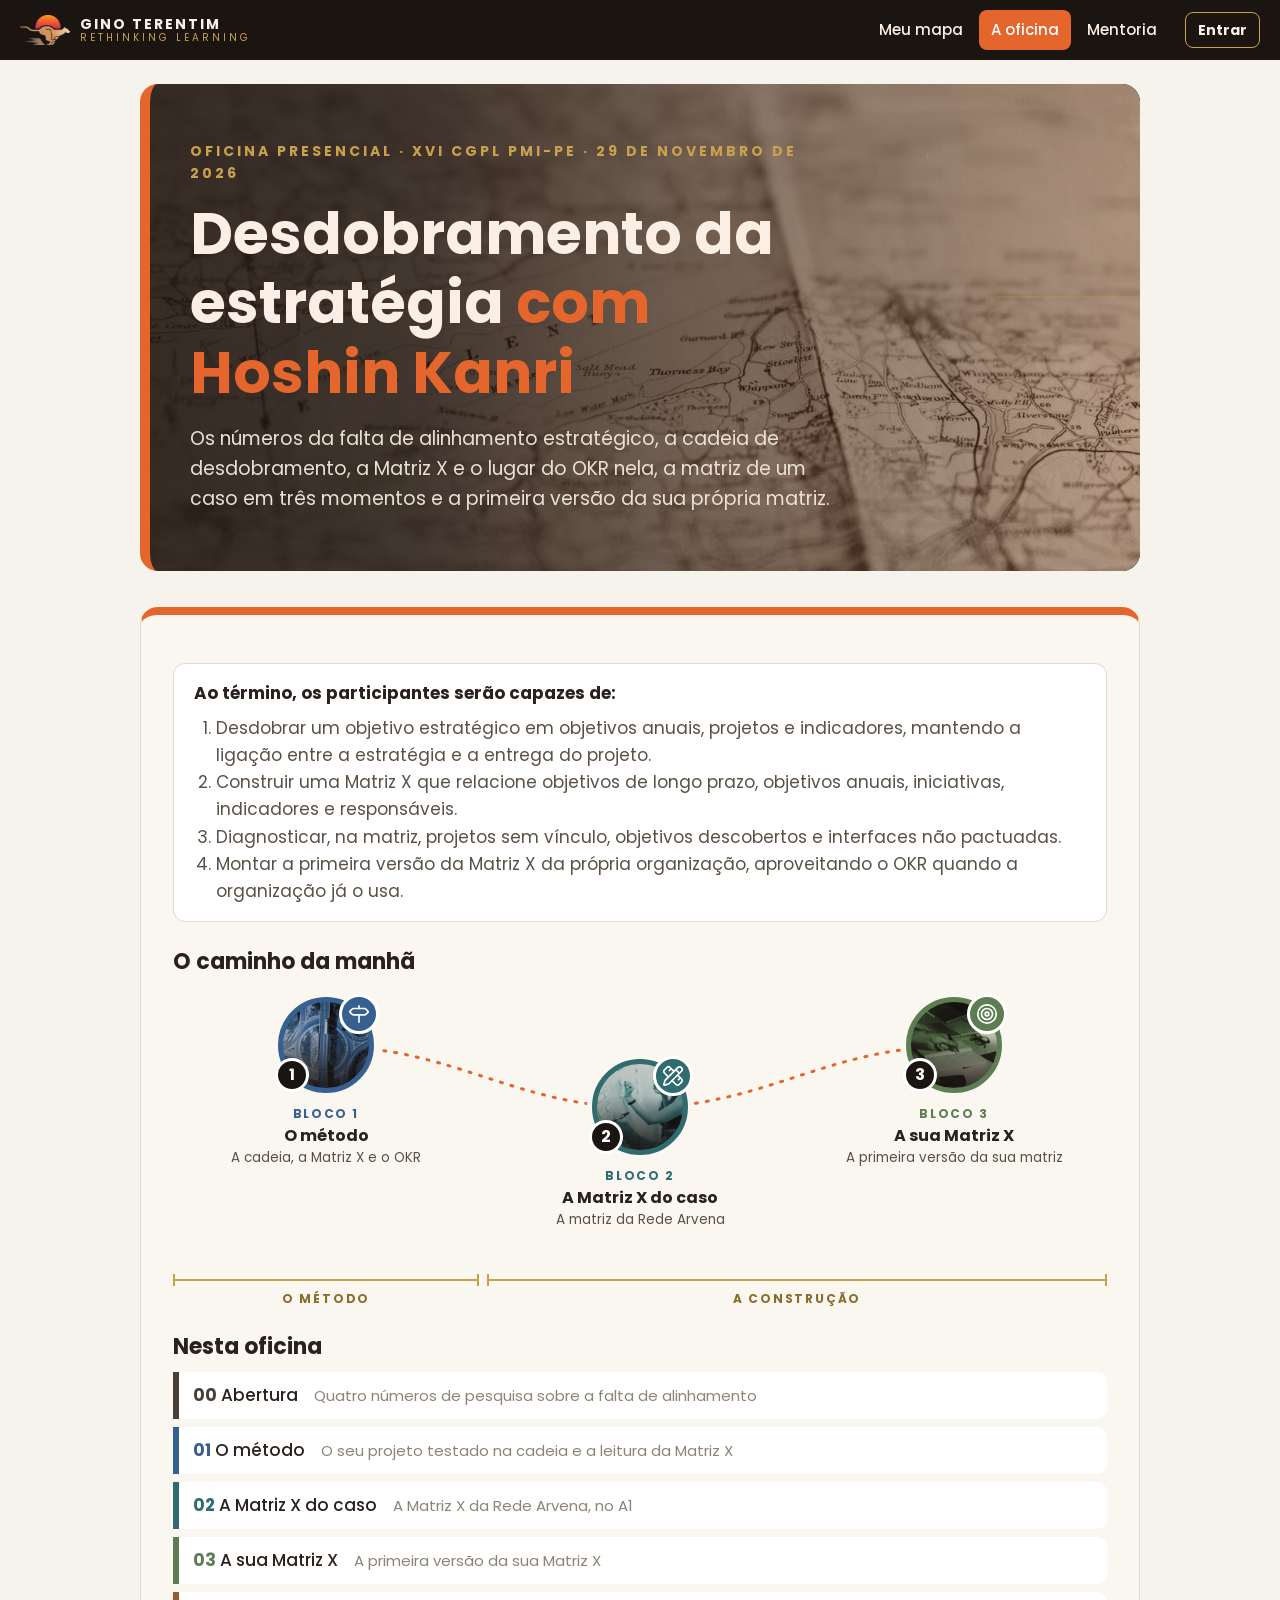
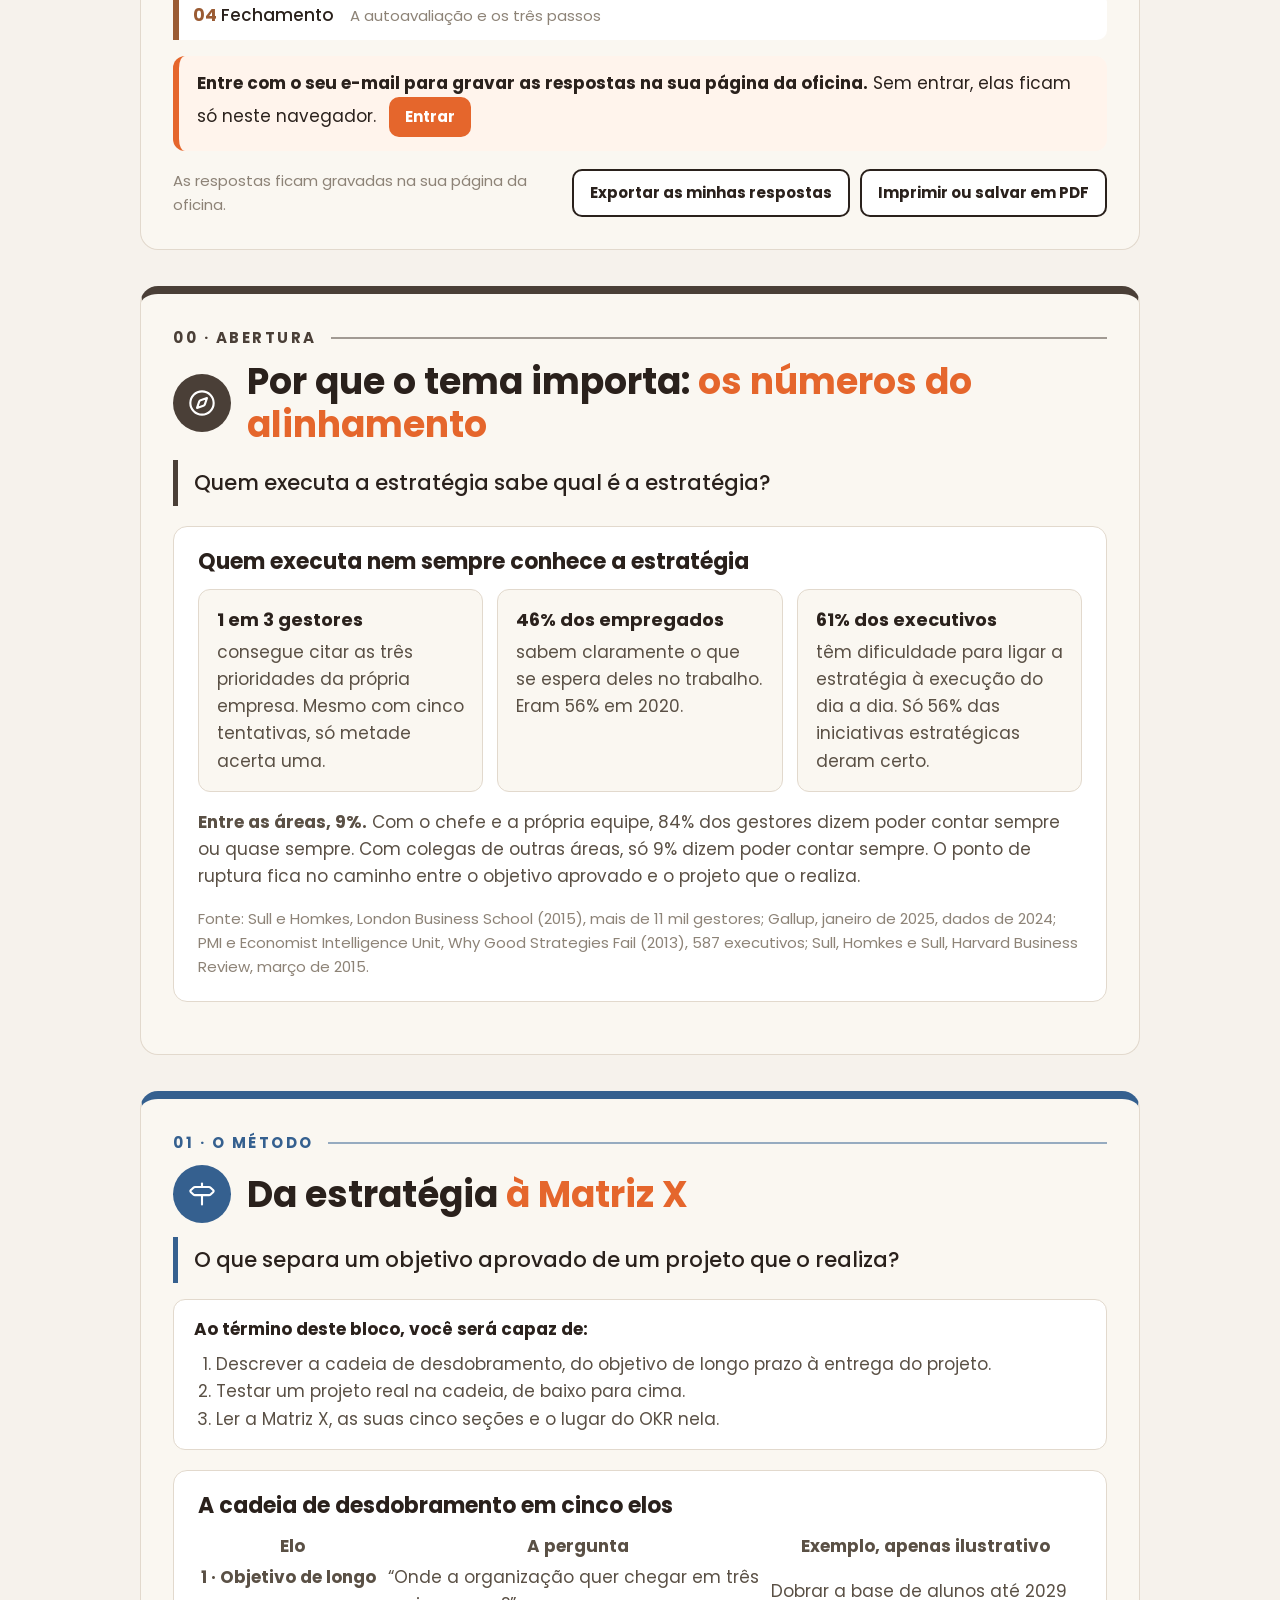
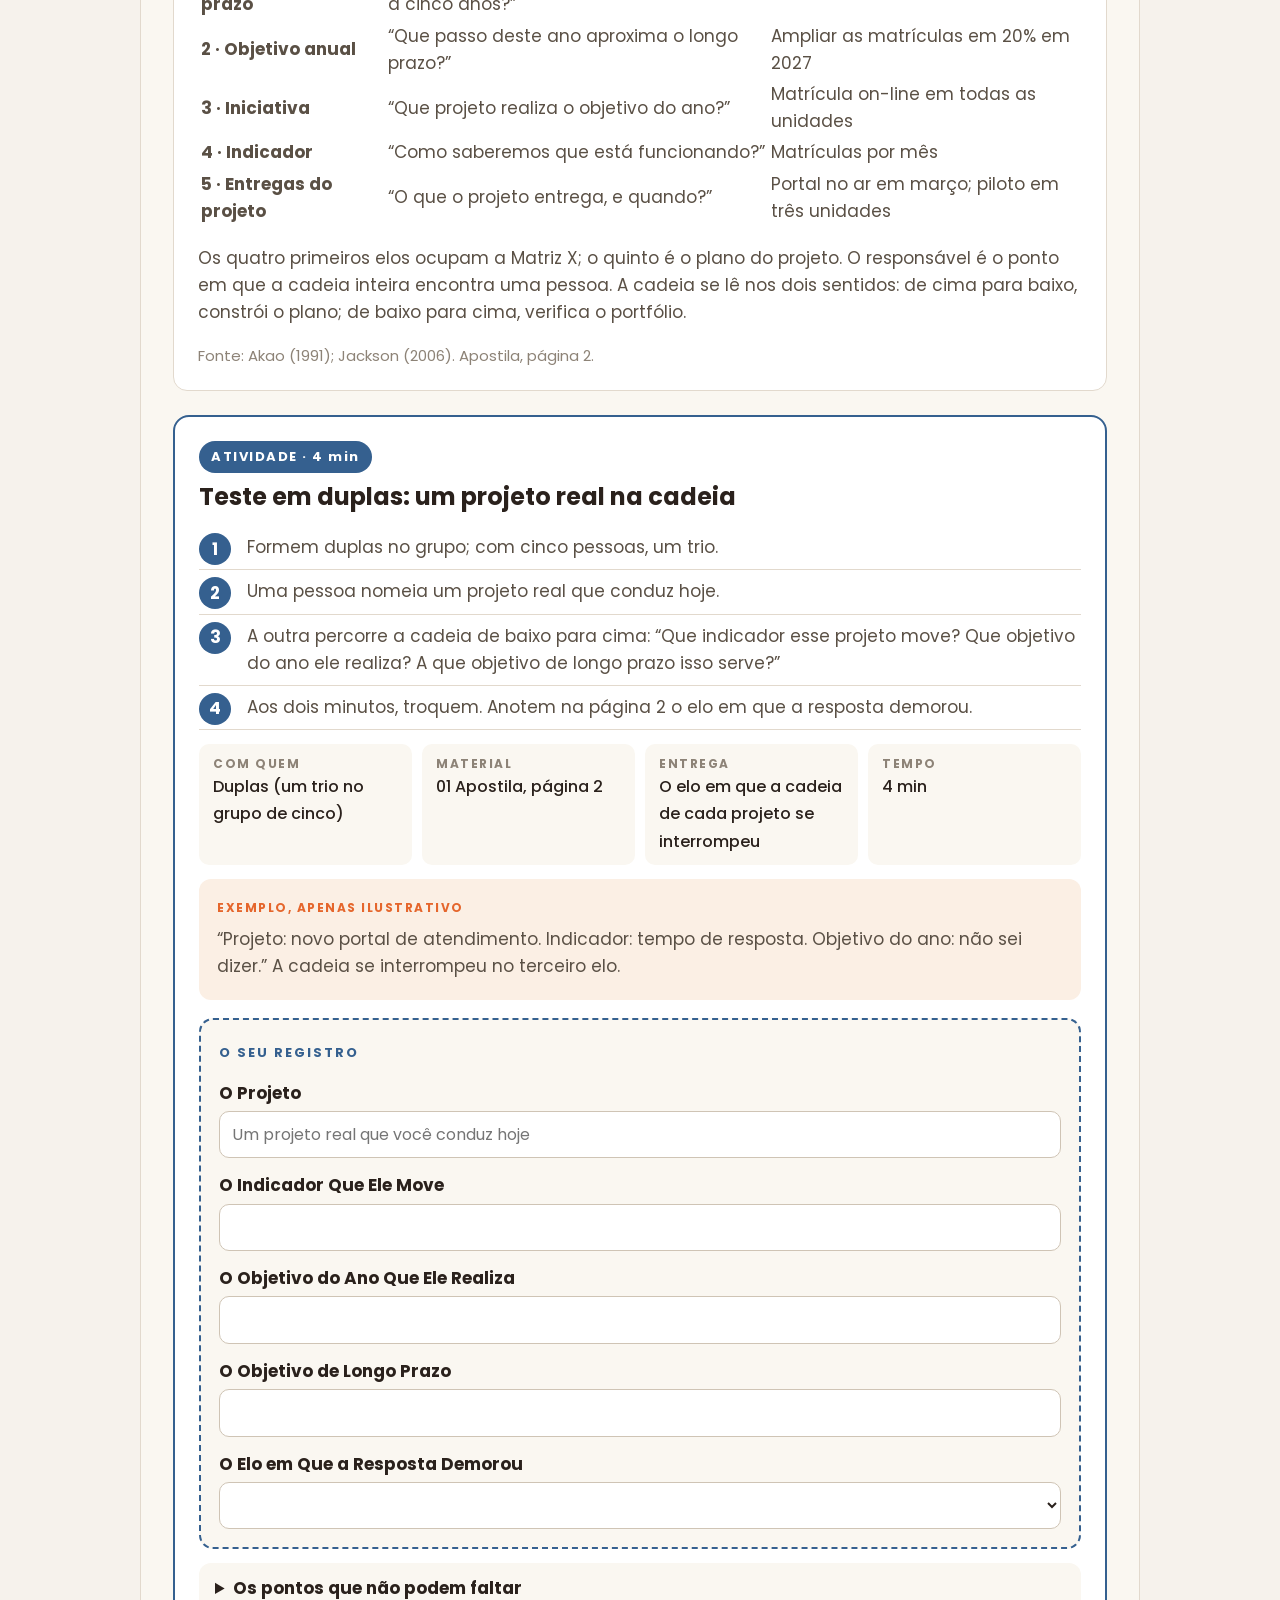
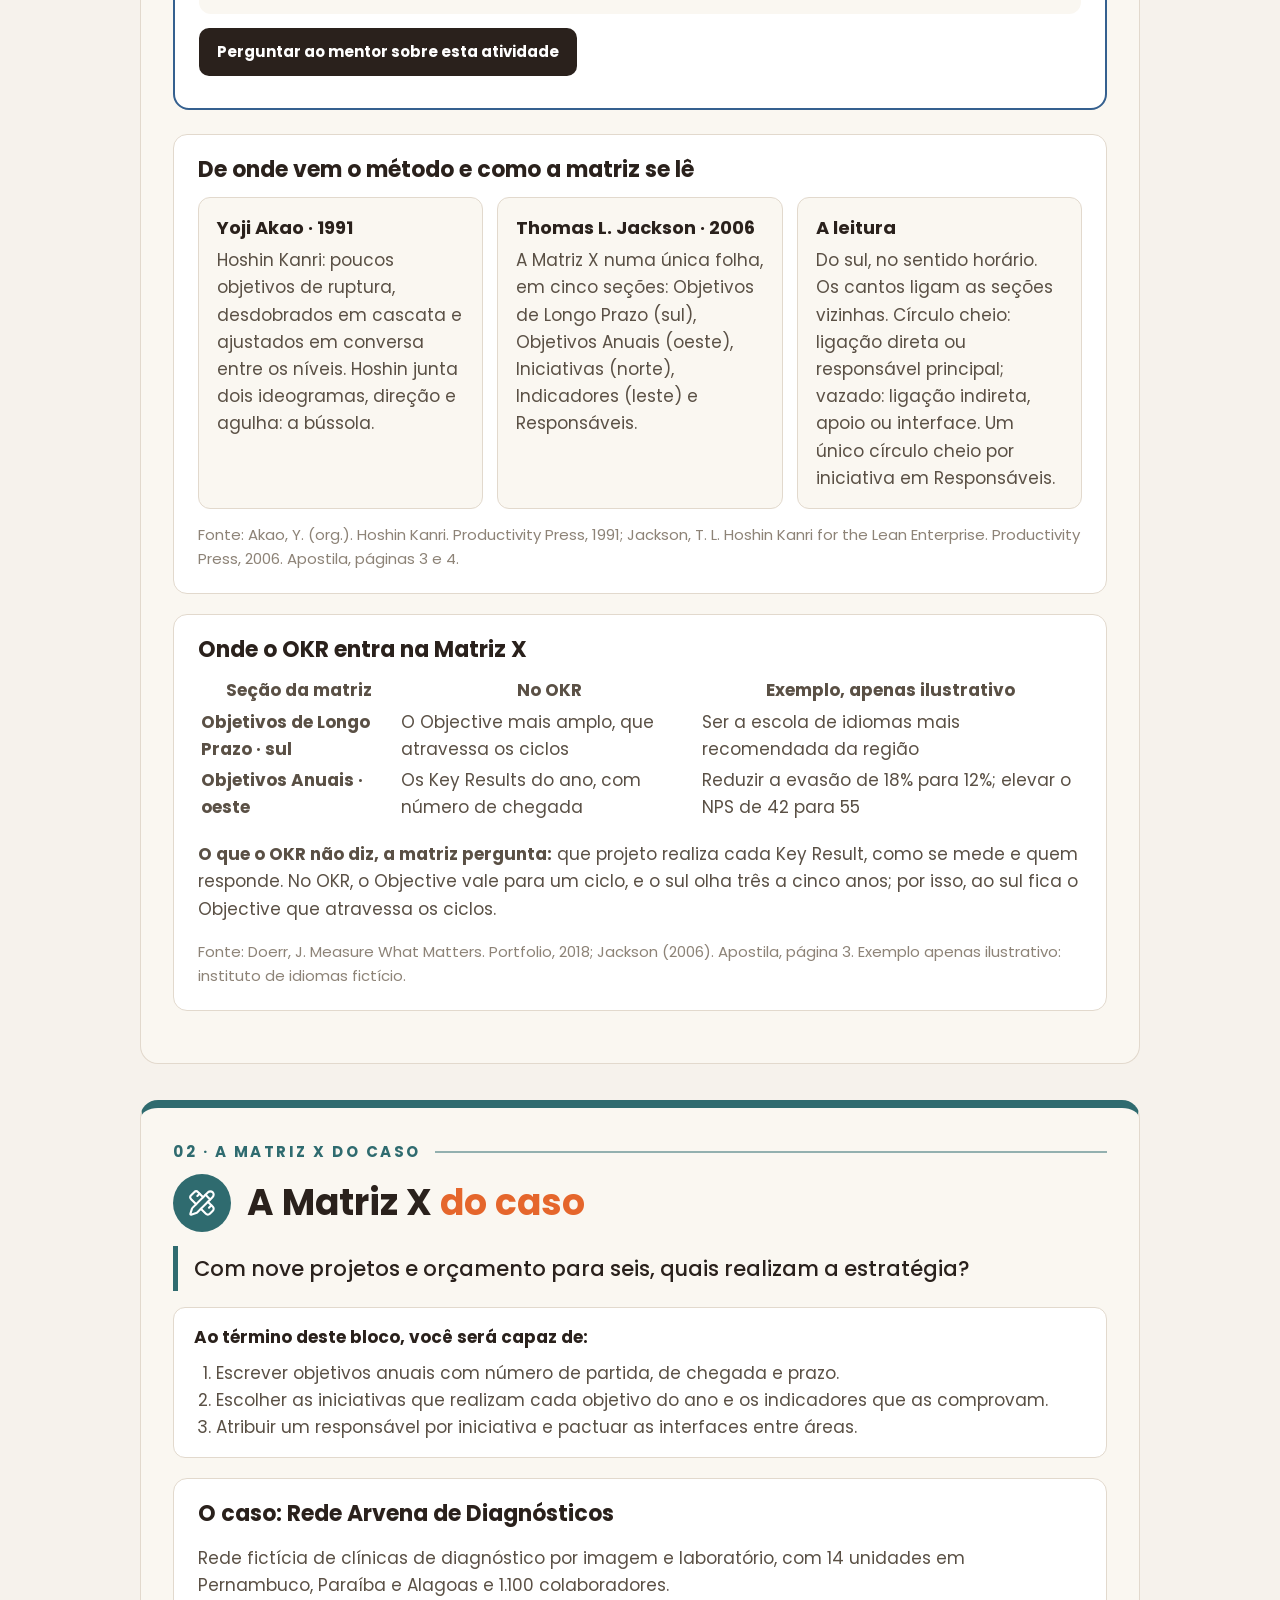
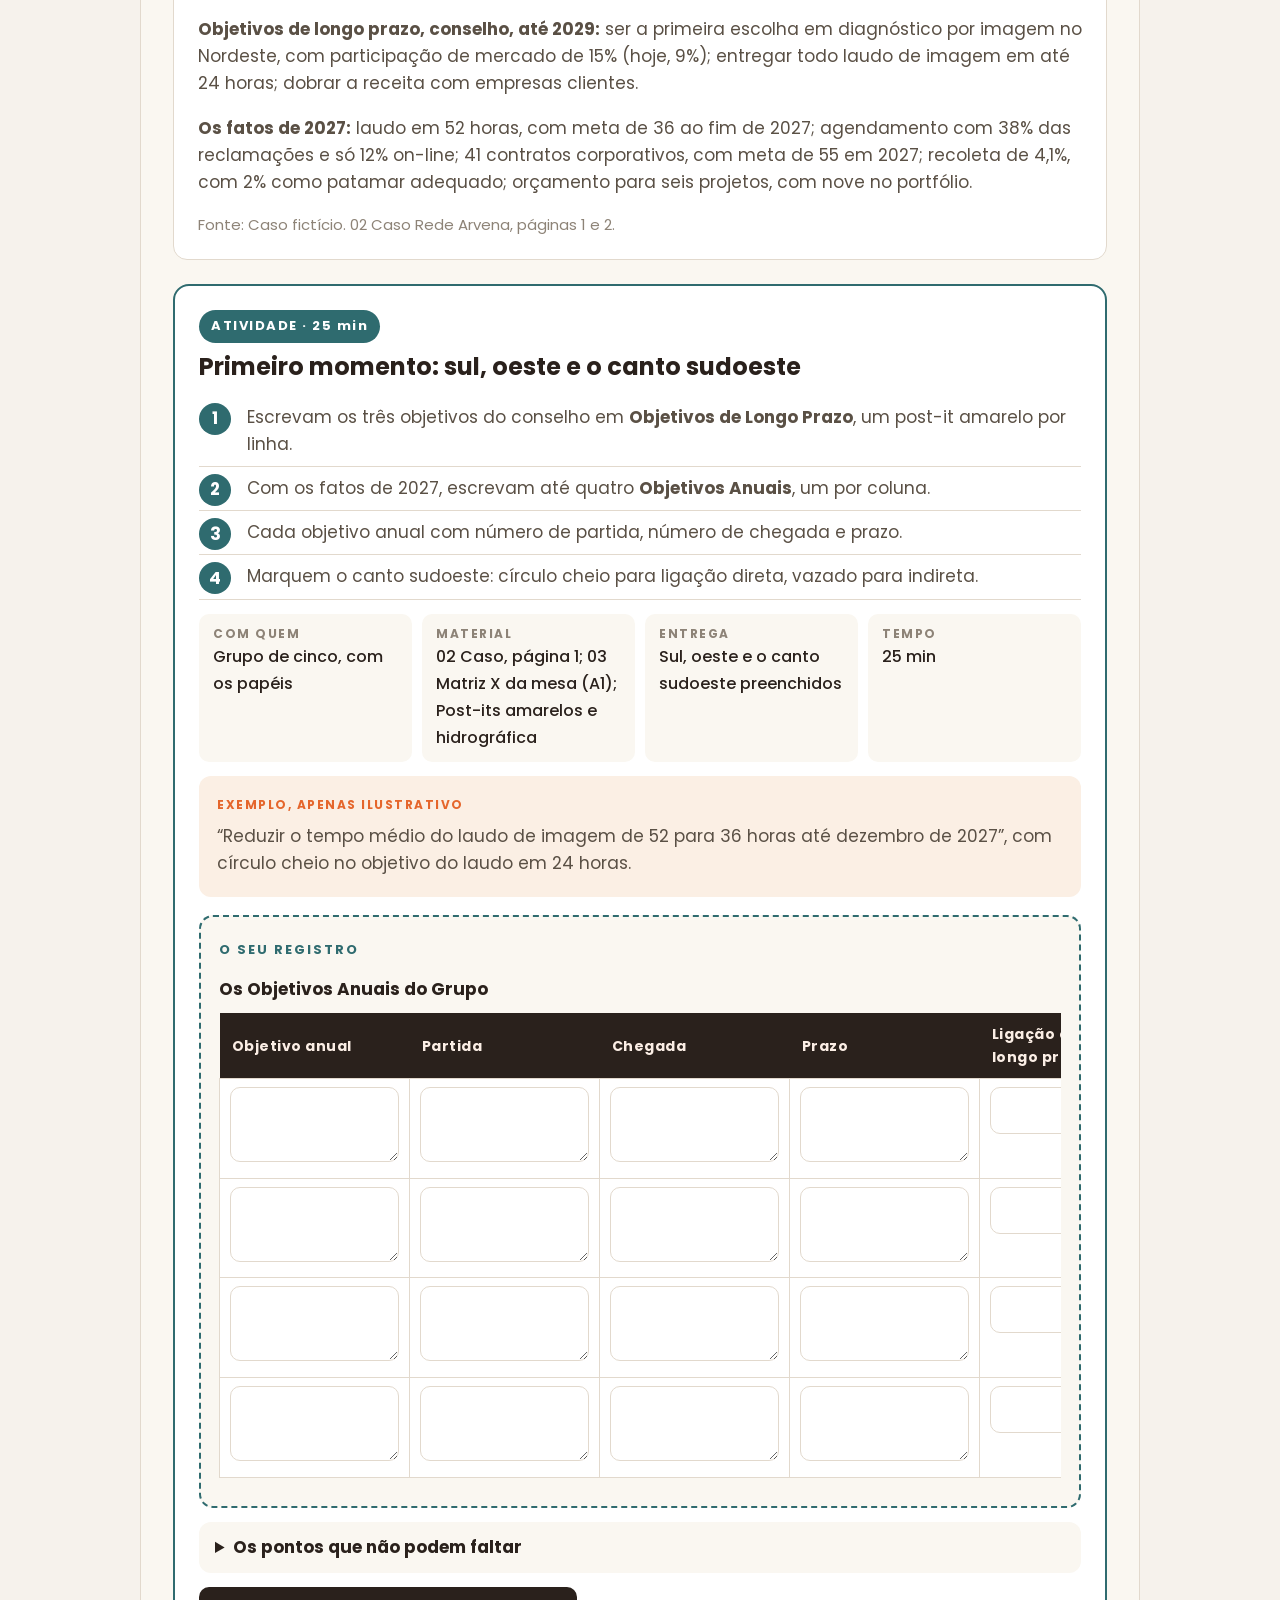
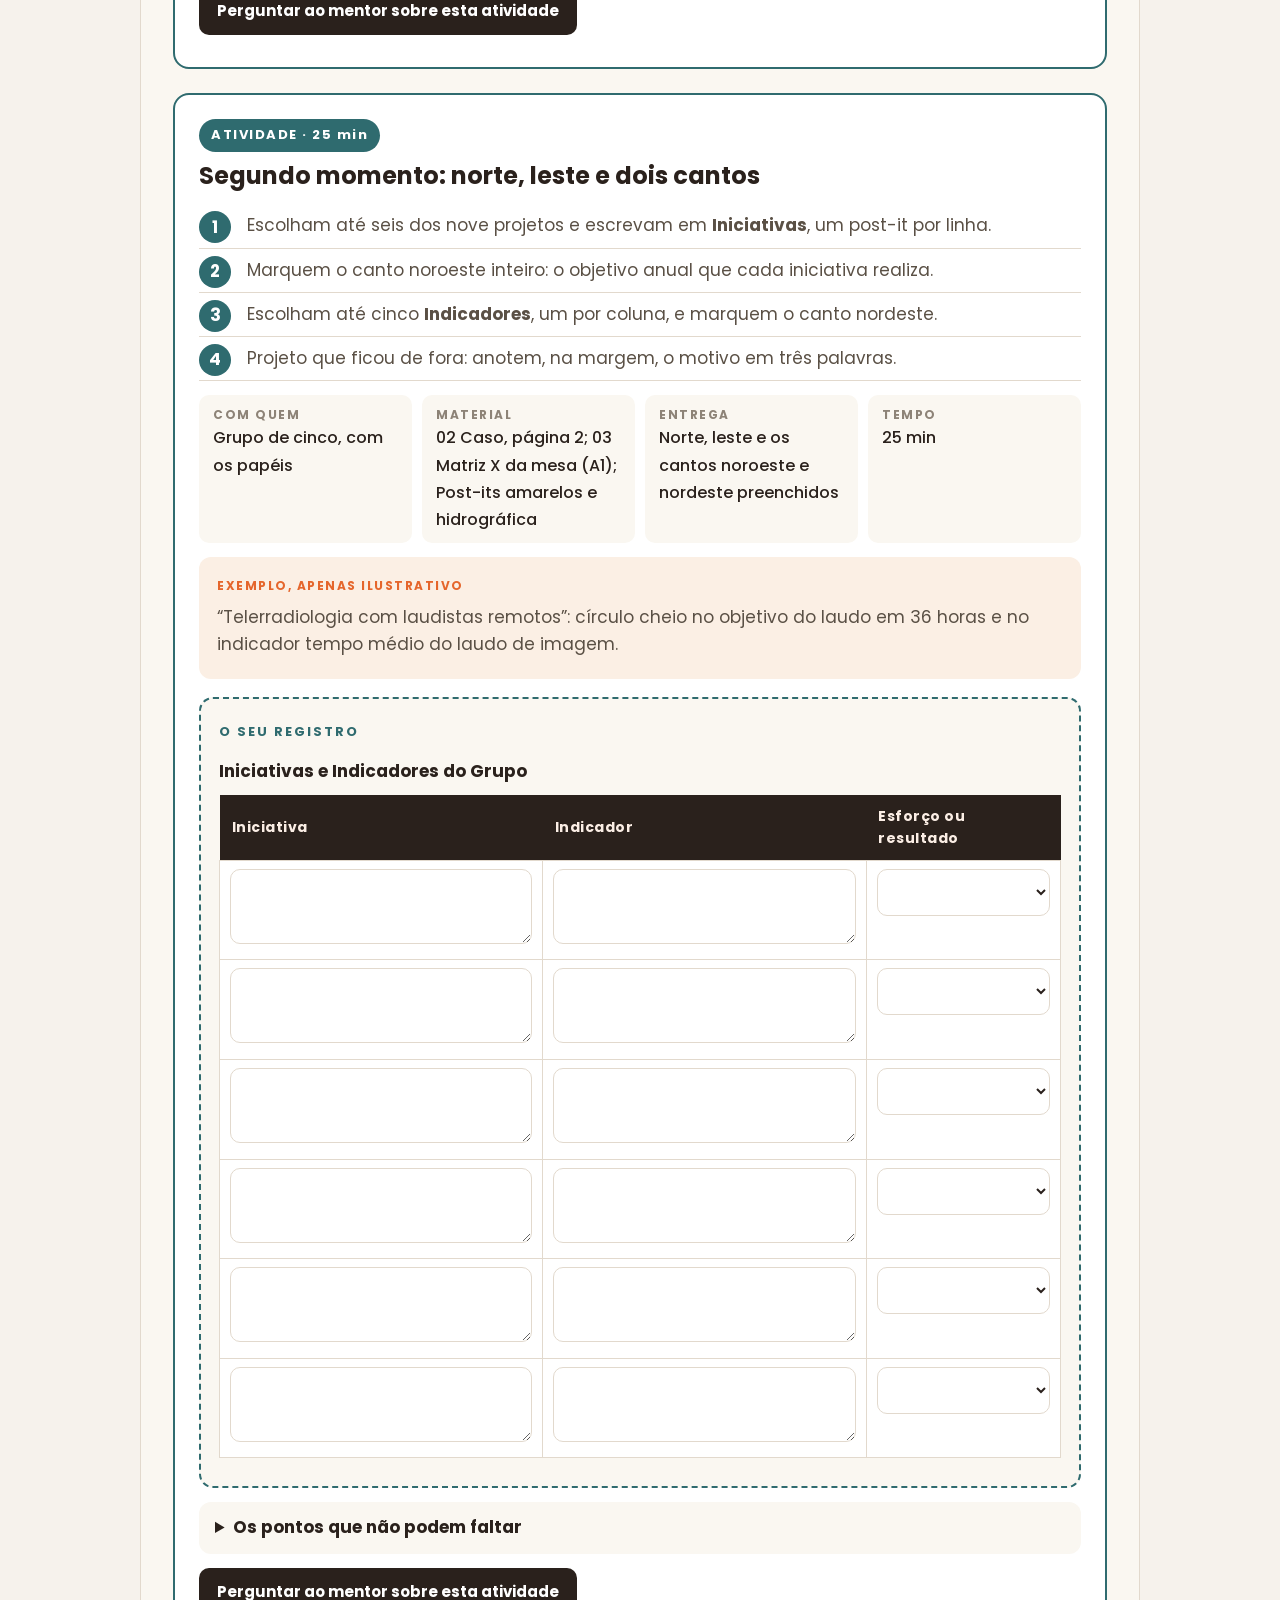
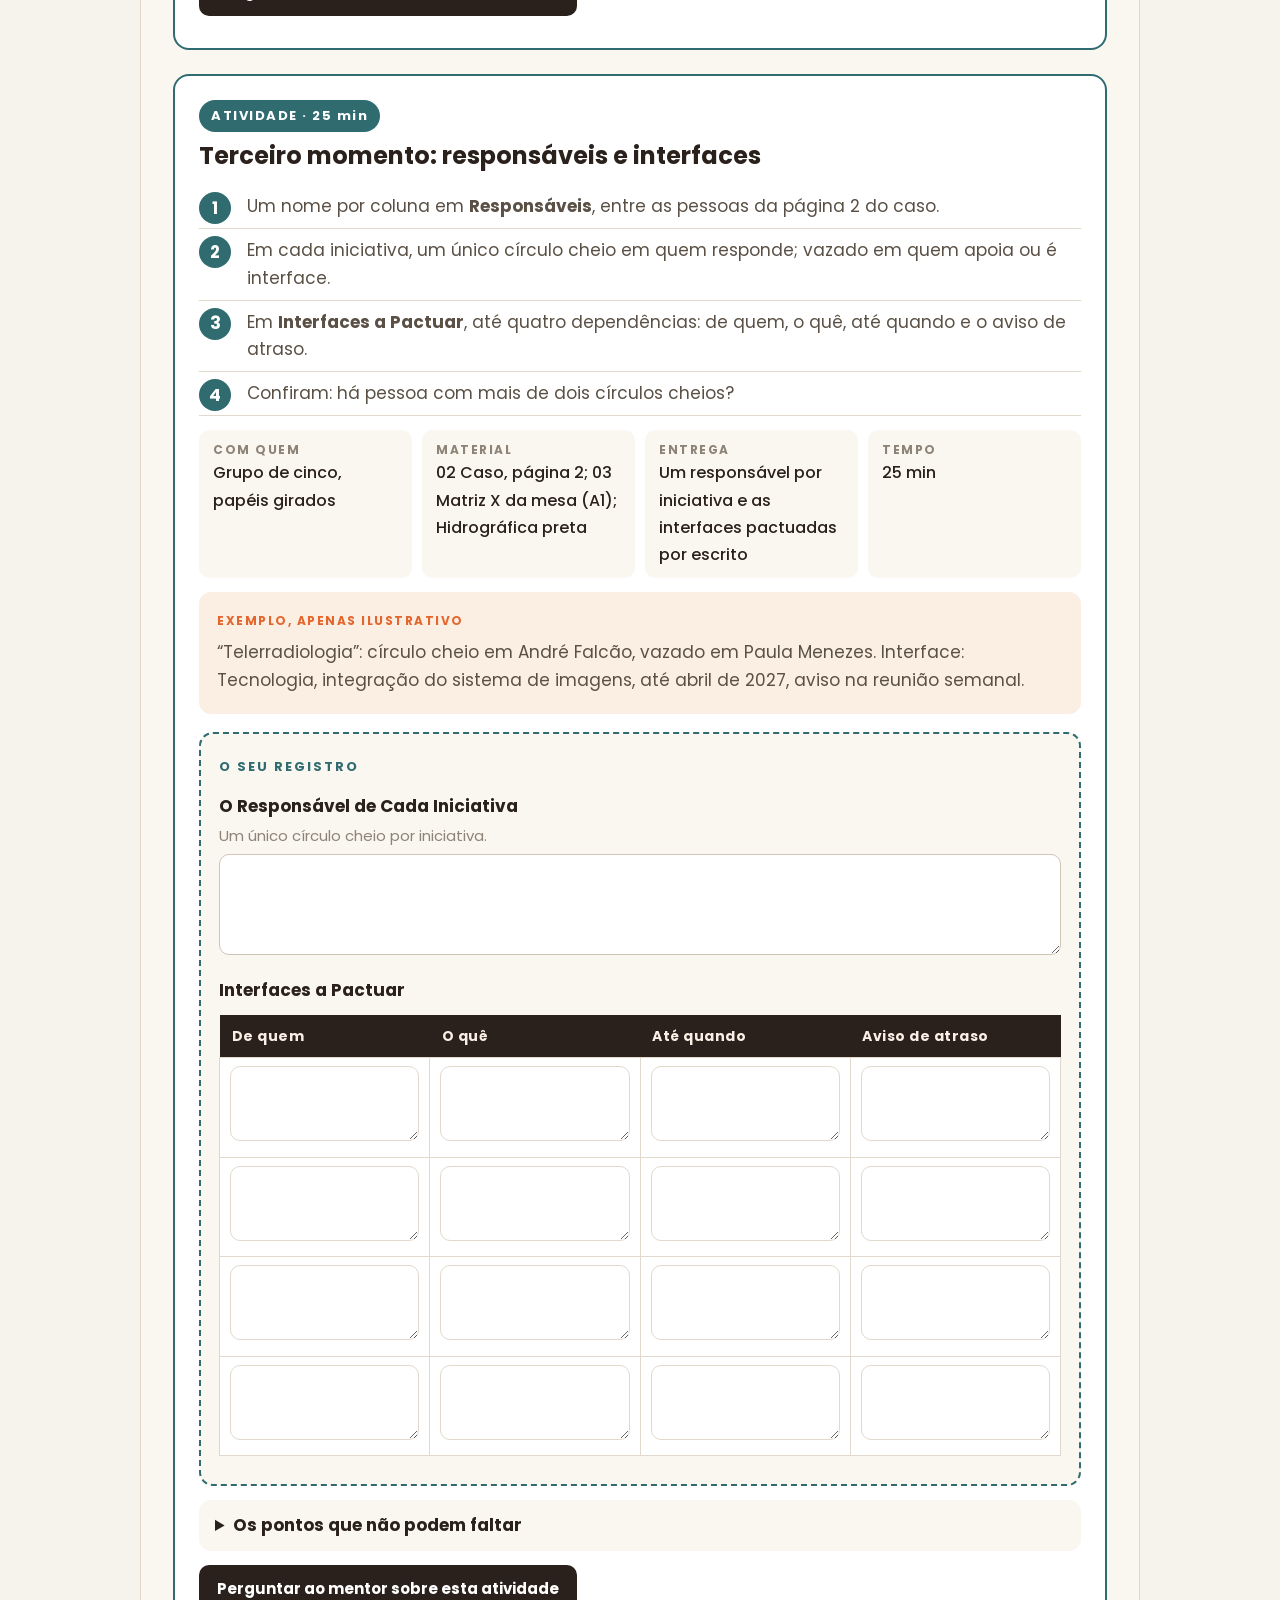
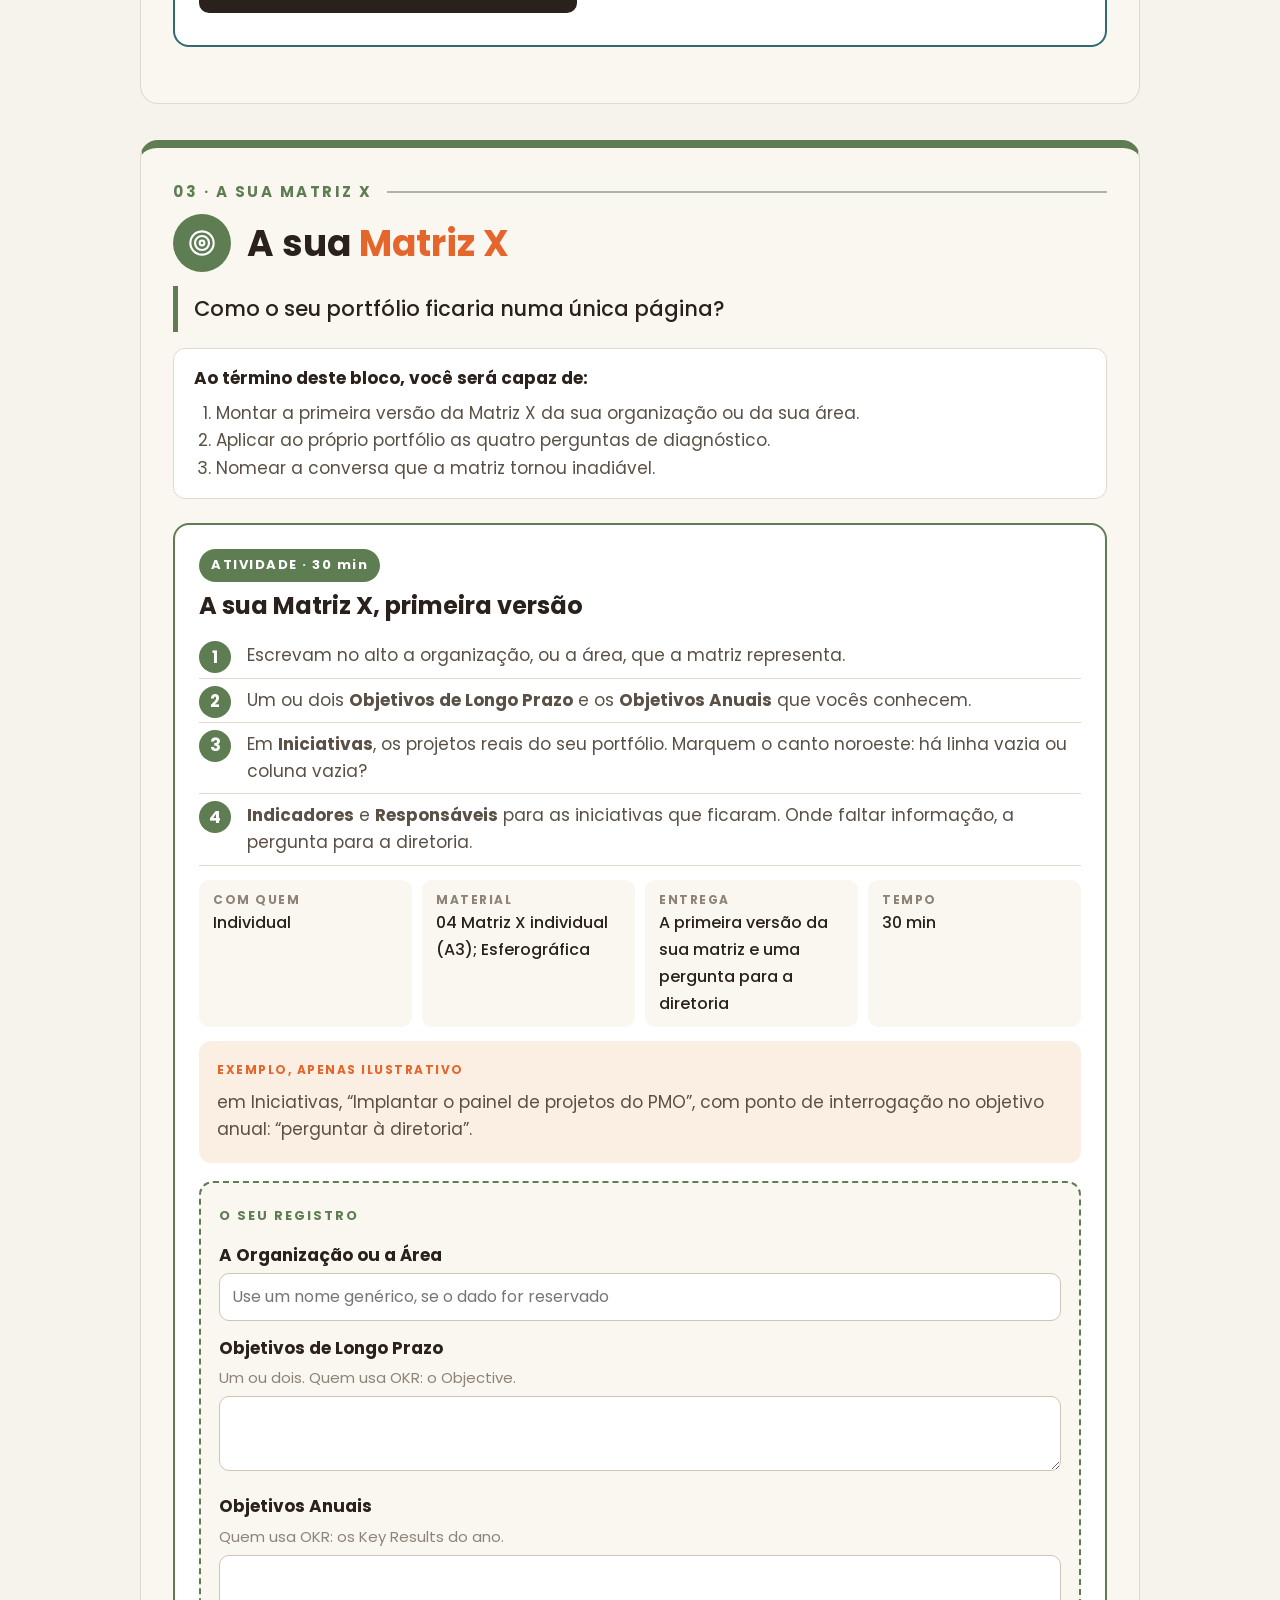
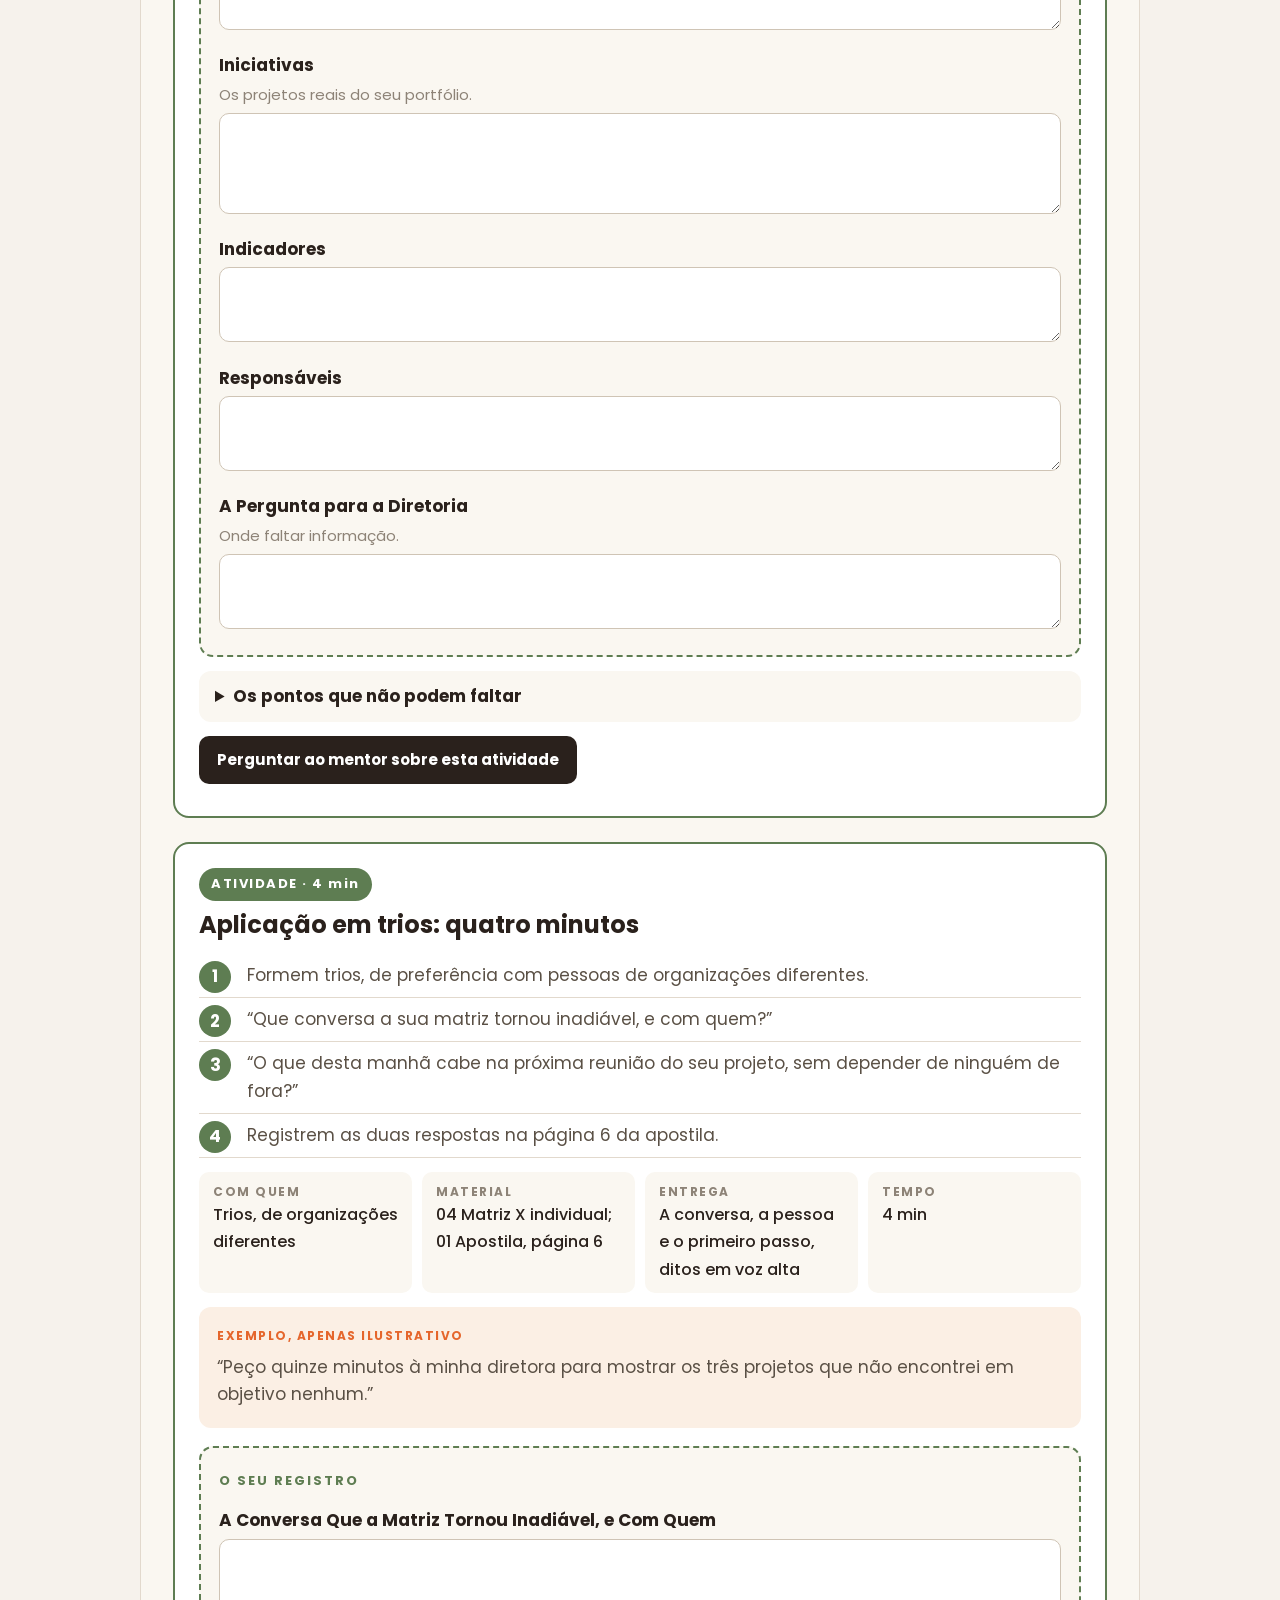
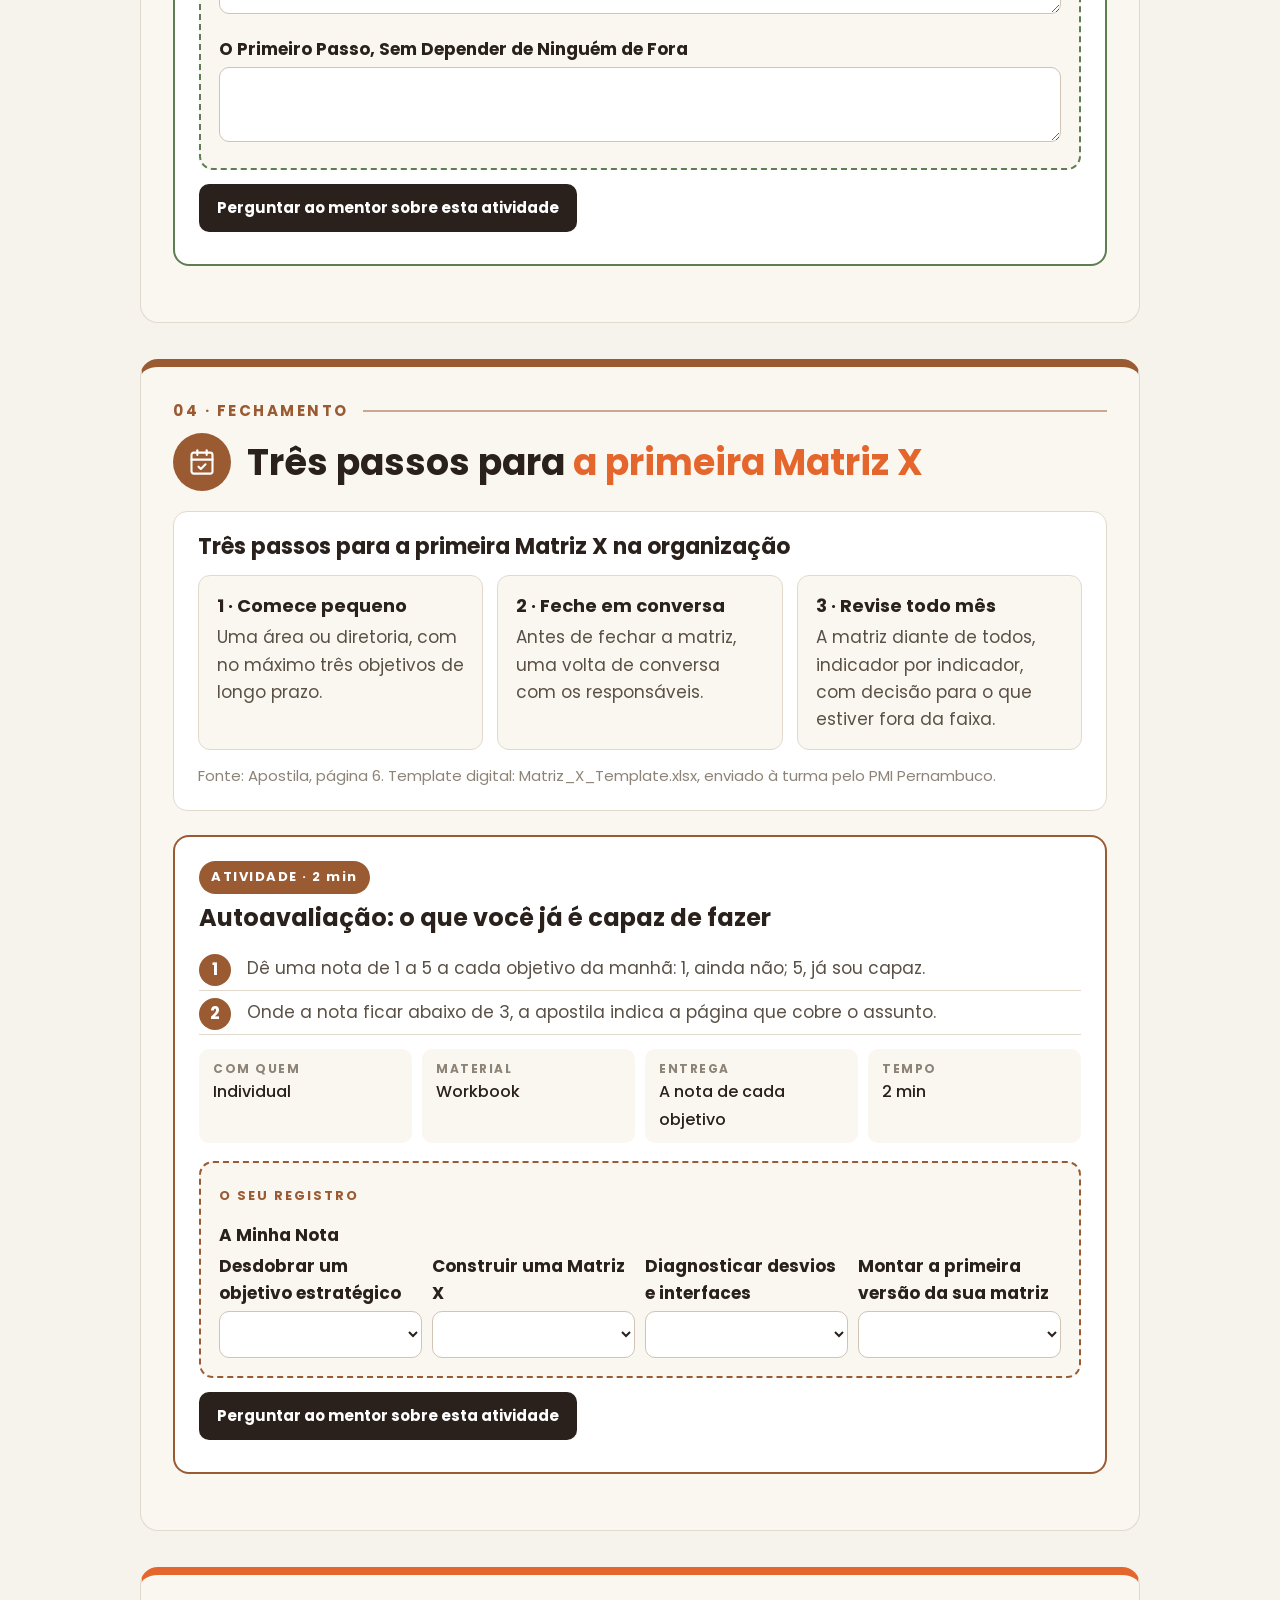
==== commit 8fd2ad54: "Workbook v5: três blocos, abertura com os números do alinhamento e o OKR na Matriz X Sai o diagnósti" ====
--- a/docs/e1.html
+++ b/docs/e1.html
@@ -190,8 +190,8 @@
 .cartao--mentor{flex-direction:row;align-items:center;gap:18px;margin-top:18px}
 .cartao--mentor>span:last-child{display:flex;flex-direction:column;gap:4px}
 .cartao__k{font-size:13px;font-weight:700;letter-spacing:2px;color:var(--ouro)}
-/* rota: cinco paradas ligadas */
-.rota{position:relative;display:grid;grid-template-columns:repeat(5,1fr);gap:8px;margin:22px 0 10px}
+/* rota: três paradas ligadas */
+.rota{position:relative;display:grid;grid-template-columns:repeat(3,1fr);gap:8px;margin:22px 0 10px}
 .rota__linha{position:absolute;left:0;top:0;width:100%;height:160px;overflow:visible;pointer-events:none}
 .rota__linha path{fill:none;stroke:var(--lar);stroke-width:3;stroke-dasharray:2 9;stroke-linecap:round;vector-effect:non-scaling-stroke}
 .parada{position:relative;z-index:1;display:flex;flex-direction:column;align-items:center;text-align:center;gap:3px;text-decoration:none;color:var(--corpo)}
@@ -210,7 +210,7 @@
 .parada--feita .parada__c:before{content:"✓ "}
 .parada--breve .parada__foto{filter:grayscale(.7) brightness(1.12) contrast(.85)}
 .parada--breve .parada__c{color:var(--fraco)}
-.rota__fases{grid-column:1/-1;display:grid;grid-template-columns:repeat(5,1fr);gap:8px;margin-top:14px}
+.rota__fases{grid-column:1/-1;display:grid;grid-template-columns:repeat(3,1fr);gap:8px;margin-top:14px}
 .rota__fases span{border-top:2px solid var(--ouro);padding-top:8px;text-align:center;font-size:12px;font-weight:700;letter-spacing:1.8px;text-transform:uppercase;color:#8A6C2C;position:relative}
 .rota__fases span:before,.rota__fases span:after{content:"";position:absolute;top:-7px;width:2px;height:12px;background:var(--ouro)}
 .rota__fases span:before{left:0}.rota__fases span:after{right:0}
@@ -317,9 +317,9 @@
 </style></head>
 <body data-pg="e1">
 <header class="topo"><a class="marca" href="index.html"><img src="logo-gt-mark.png" alt=""><span><b>GINO TERENTIM</b><i>RETHINKING LEARNING</i></span></a><nav class="nav"><a href="index.html">Meu mapa</a><a href="e1.html">A oficina</a><a href="mentoria.html">Mentoria</a></nav><span class="conta" data-conta></span></header>
-<main><section class="capa capa--foto" style="--tom:#E5662C;--foto:url(img/e1.jpg)"><p class="capa__k">OFICINA PRESENCIAL · XVI CGPL PMI-PE · 29 DE NOVEMBRO DE 2026</p><h1>Desdobramento da estratégia <em>com Hoshin Kanri</em></h1><p class="capa__l">A cadeia de desdobramento, a Matriz X e os seus quatro lados, a matriz de um caso em três momentos, a galeria com catchball e a primeira versão da sua própria matriz.</p></section><section class="bloco bloco--abre"><div class="capaz"><b>Ao término, os participantes serão capazes de:</b><ol><li>Desdobrar um objetivo estratégico em objetivos anuais, projetos e indicadores, mantendo a ligação entre a estratégia e a entrega do projeto.</li><li>Construir uma Matriz X que relacione objetivos de longo prazo, objetivos anuais, iniciativas, indicadores e responsáveis.</li><li>Diagnosticar, na matriz, projetos sem vínculo, objetivos descobertos e interfaces não pactuadas.</li><li>Relacionar OKR e Balanced Scorecard à primeira versão da Matriz X da própria organização.</li></ol></div><h3>O caminho da manhã</h3><div class="rota"><svg class="rota__linha" viewBox="0 0 1000 200" preserveAspectRatio="none" aria-hidden="true"><path d="M100,62 C170,62 220,138 300,138 S430,62 500,62 S630,138 700,138 S830,62 900,62"/></svg><a class="parada " data-parada="b1" style="--tom:#35608F" href="e1.html#e1-b1" data-abre="2026-11-29" data-abre-txt="Abre em 29/11"><span class="parada__foto" style="background-image:url(img/p1.jpg)"><span class="parada__n">1</span><span class="parada__ic"><svg  class="lucide lucide-signpost"  xmlns="http://www.w3.org/2000/svg"  width="22"  height="22"  viewBox="0 0 24 24"  fill="none"  stroke="#FFFFFF"  stroke-width="1.8"  stroke-linecap="round"  stroke-linejoin="round">  <path d="M12 13v8" />  <path d="M12 3v3" />  <path d="M18 6a2 2 0 0 1 1.387.56l2.307 2.22a1 1 0 0 1 0 1.44l-2.307 2.22A2 2 0 0 1 18 13H6a2 2 0 0 1-1.387-.56l-2.306-2.22a1 1 0 0 1 0-1.44l2.306-2.22A2 2 0 0 1 6 6z" /></svg></span></span><span class="parada__k">BLOCO 1</span><b>Da estratégia ao projeto</b><em>O seu projeto testado na cadeia</em><small class="parada__c" data-cont></small></a><a class="parada " data-parada="b2" style="--tom:#B5781E" href="e1.html#e1-b2" data-abre="2026-11-29" data-abre-txt="Abre em 29/11"><span class="parada__foto" style="background-image:url(img/p2.jpg)"><span class="parada__n">2</span><span class="parada__ic"><svg  class="lucide lucide-grid-3x3"  xmlns="http://www.w3.org/2000/svg"  width="22"  height="22"  viewBox="0 0 24 24"  fill="none"  stroke="#FFFFFF"  stroke-width="1.8"  stroke-linecap="round"  stroke-linejoin="round">  <rect width="18" height="18" x="3" y="3" rx="2" />  <path d="M3 9h18" />  <path d="M3 15h18" />  <path d="M9 3v18" />  <path d="M15 3v18" /></svg></span></span><span class="parada__k">BLOCO 2</span><b>A Matriz X e seus quatro lados</b><em>A matriz explicada a um colega</em><small class="parada__c" data-cont></small></a><a class="parada " data-parada="b3" style="--tom:#2F6B6F" href="e1.html#e1-b3" data-abre="2026-11-29" data-abre-txt="Abre em 29/11"><span class="parada__foto" style="background-image:url(img/p3.jpg)"><span class="parada__n">3</span><span class="parada__ic"><svg  class="lucide lucide-pencil-ruler"  xmlns="http://www.w3.org/2000/svg"  width="22"  height="22"  viewBox="0 0 24 24"  fill="none"  stroke="#FFFFFF"  stroke-width="1.8"  stroke-linecap="round"  stroke-linejoin="round">  <path d="M13 7 8.7 2.7a2.41 2.41 0 0 0-3.4 0L2.7 5.3a2.41 2.41 0 0 0 0 3.4L7 13" />  <path d="m8 6 2-2" />  <path d="m18 16 2-2" />  <path d="m17 11 4.3 4.3c.94.94.94 2.46 0 3.4l-2.6 2.6c-.94.94-2.46.94-3.4 0L11 17" />  <path d="M21.174 6.812a1 1 0 0 0-3.986-3.987L3.842 16.174a2 2 0 0 0-.5.83l-1.321 4.352a.5.5 0 0 0 .623.622l4.353-1.32a2 2 0 0 0 .83-.497z" />  <path d="m15 5 4 4" /></svg></span></span><span class="parada__k">BLOCO 3</span><b>A Matriz X do caso</b><em>A matriz da Rede Arvena</em><small class="parada__c" data-cont></small></a><a class="parada " data-parada="b4" style="--tom:#7A4E6D" href="e1.html#e1-b4" data-abre="2026-11-29" data-abre-txt="Abre em 29/11"><span class="parada__foto" style="background-image:url(img/p4.jpg)"><span class="parada__n">4</span><span class="parada__ic"><svg  class="lucide lucide-arrow-left-right"  xmlns="http://www.w3.org/2000/svg"  width="22"  height="22"  viewBox="0 0 24 24"  fill="none"  stroke="#FFFFFF"  stroke-width="1.8"  stroke-linecap="round"  stroke-linejoin="round">  <path d="M8 3 4 7l4 4" />  <path d="M4 7h16" />  <path d="m16 21 4-4-4-4" />  <path d="M20 17H4" /></svg></span></span><span class="parada__k">BLOCO 4</span><b>Galeria e catchball</b><em>As perguntas de catchball</em><small class="parada__c" data-cont></small></a><a class="parada " data-parada="b5" style="--tom:#5E7D52" href="e1.html#e1-b5" data-abre="2026-11-29" data-abre-txt="Abre em 29/11"><span class="parada__foto" style="background-image:url(img/p5.jpg)"><span class="parada__n">5</span><span class="parada__ic"><svg  class="lucide lucide-target"  xmlns="http://www.w3.org/2000/svg"  width="22"  height="22"  viewBox="0 0 24 24"  fill="none"  stroke="#FFFFFF"  stroke-width="1.8"  stroke-linecap="round"  stroke-linejoin="round">  <circle cx="12" cy="12" r="10" />  <circle cx="12" cy="12" r="6" />  <circle cx="12" cy="12" r="2" /></svg></span></span><span class="parada__k">BLOCO 5</span><b>A sua Matriz X</b><em>A primeira versão da sua matriz</em><small class="parada__c" data-cont></small></a><div class="rota__fases"><span style="grid-column:span 2">O método</span><span style="grid-column:span 3">A construção</span></div></div><h3>Nesta oficina</h3><ol class="indice"><li style="--tom:#4A3F37"><a href="#e1-b0"><b>00</b> Abertura</a><span>As duas frases do post-it</span></li><li style="--tom:#35608F"><a href="#e1-b1"><b>01</b> Da estratégia ao projeto</a><span>O seu projeto testado na cadeia</span></li><li style="--tom:#B5781E"><a href="#e1-b2"><b>02</b> A Matriz X e seus quatro lados</a><span>A matriz de exemplo explicada a um colega</span></li><li style="--tom:#2F6B6F"><a href="#e1-b3"><b>03</b> A Matriz X do caso</a><span>A Matriz X da Rede Arvena, no A1</span></li><li style="--tom:#7A4E6D"><a href="#e1-b4"><b>04</b> Galeria e catchball</a><span>As perguntas de catchball respondidas</span></li><li style="--tom:#5E7D52"><a href="#e1-b5"><b>05</b> A sua Matriz X</a><span>A primeira versão da sua Matriz X</span></li><li style="--tom:#9A5B33"><a href="#e1-b6"><b>06</b> Fechamento</a><span>A autoavaliação e os três passos</span></li></ol><div class="aviso-conta" data-aviso-conta hidden><b>Entre com o seu e-mail para gravar as respostas na sua página da oficina.</b> Sem entrar, elas ficam só neste navegador. <a class="btn" href="index.html">Entrar</a></div><div class="barra"><span class="barra__s" data-salvo>As respostas ficam gravadas na sua página da oficina.</span><button type="button" class="btn btn--sec" data-exportar>Exportar as minhas respostas</button><button type="button" class="btn btn--sec" data-imprimir>Imprimir ou salvar em PDF</button></div></section><section class="bloco" id="e1-b0" style="--tom:#4A3F37"><div class="eyebrow"><span>00 · ABERTURA</span><i></i></div><div class="bloco__t"><span class="disco"><svg  class="lucide lucide-compass"  xmlns="http://www.w3.org/2000/svg"  width="28"  height="28"  viewBox="0 0 24 24"  fill="none"  stroke="#FFFFFF"  stroke-width="1.8"  stroke-linecap="round"  stroke-linejoin="round">  <circle cx="12" cy="12" r="10" />  <path d="m16.24 7.76-1.804 5.411a2 2 0 0 1-1.265 1.265L7.76 16.24l1.804-5.411a2 2 0 0 1 1.265-1.265z" /></svg></span><h2>Antes do método, <em>o diagnóstico inicial</em></h2></div><p class="pergunta">Como o objetivo estratégico da sua organização chega até o seu projeto?</p><article class="atividade" id="e1-a0"><div class="atividade__cab"><span class="selo">ATIVIDADE · 8 min</span></div><h3>Antes do método, o diagnóstico inicial</h3><ol class="passos"><li>Individual, três minutos: complete as duas frases num post-it amarelo.</li><li>“O objetivo estratégico da minha organização chega até o meu projeto como…”</li><li>“O que o meu projeto entrega, em uma frase, é…”</li><li>No grupo, cinco minutos: cada pessoa lê o que escreveu; o grupo escolhe o post-it que melhor representa os cinco.</li></ol><div class="meta"><div><span>Com quem</span><b>Individual, depois em grupo</b></div><div><span>Material</span><b>Post-its amarelos; Hidrográfica preta</b></div><div><span>Entrega</span><b>Um post-it escolhido por grupo, com as duas frases</b></div><div><span>Tempo</span><b>8 min</b></div></div><div class="exemplo"><span>EXEMPLO, APENAS ILUSTRATIVO</span><p>“Chega como uma linha no orçamento aprovado em dezembro. O meu projeto entrega o novo portal de atendimento.”</p></div><div class="registro"><span class="registro__t">O SEU REGISTRO</span><div class="campo"><label for="e1.a0.chega"><b>Como o Objetivo Chega ao Meu Projeto</b></label><p class="dica">“O objetivo estratégico da minha organização chega até o meu projeto como…”</p><textarea id="e1.a0.chega" data-k="e1.a0.chega" rows="2" placeholder=""></textarea></div><div class="campo"><label for="e1.a0.entrega"><b>O Que o Meu Projeto Entrega</b></label><p class="dica">“O que o meu projeto entrega, em uma frase, é…”</p><textarea id="e1.a0.entrega" data-k="e1.a0.entrega" rows="2" placeholder=""></textarea></div></div><details class="pontos"><summary>Os pontos que não podem faltar</summary><ul><li>A situação atual, e não a desejada.</li><li>O que se repete entre os grupos: a forma como o objetivo chega ao projeto (planilha, orçamento, reunião, ou nenhuma).</li><li>O trecho entre o objetivo e o projeto é o que a Matriz X torna visível.</li></ul></details><div class="duvidas" data-duvida="Antes do método, o diagnóstico inicial"><p class="mentor"><button type="button" class="btn btn--mentor" data-duvida-abrir>Perguntar ao mentor sobre esta atividade</button></p><div class="duvidas__form" hidden><label class="duvidas__l">A sua dúvida para o Gino Terentim<textarea rows="4" placeholder="Escreva a dúvida com o contexto da sua adoção. Use o papel das pessoas, e não o nome."></textarea></label><div class="duvidas__acoes"><button type="button" class="btn" data-duvida-enviar>Enviar a dúvida</button><button type="button" class="btn btn--sec" data-duvida-cancelar>Cancelar</button></div></div><p class="duvidas__msg" aria-live="polite"></p><div class="duvidas__lista"></div></div></article></section><section class="bloco" id="e1-b1" style="--tom:#35608F"><div class="eyebrow"><span>01 · DA ESTRATÉGIA AO PROJETO</span><i></i></div><div class="bloco__t"><span class="disco"><svg  class="lucide lucide-signpost"  xmlns="http://www.w3.org/2000/svg"  width="28"  height="28"  viewBox="0 0 24 24"  fill="none"  stroke="#FFFFFF"  stroke-width="1.8"  stroke-linecap="round"  stroke-linejoin="round">  <path d="M12 13v8" />  <path d="M12 3v3" />  <path d="M18 6a2 2 0 0 1 1.387.56l2.307 2.22a1 1 0 0 1 0 1.44l-2.307 2.22A2 2 0 0 1 18 13H6a2 2 0 0 1-1.387-.56l-2.306-2.22a1 1 0 0 1 0-1.44l2.306-2.22A2 2 0 0 1 6 6z" /></svg></span><h2>Da estratégia <em>ao projeto</em></h2></div><p class="pergunta">O que separa um objetivo aprovado de um projeto que o realiza?</p><div class="capaz"><b>Ao término deste bloco, você será capaz de:</b><ol><li>Descrever a cadeia de desdobramento, do objetivo de longo prazo à entrega do projeto.</li><li>Testar um projeto real na cadeia, de baixo para cima.</li><li>Reconhecer os três desvios mais frequentes em portfólios.</li></ol></div><article class="conceito"><h3>A cadeia de desdobramento em cinco elos</h3><table class='tabela-c'><tr><th>Elo</th><th>A pergunta</th><th>Exemplo, apenas ilustrativo</th></tr><tr><td><b>1 · Objetivo de longo prazo</b></td><td>“Onde a organização quer chegar em três a cinco anos?”</td><td>Dobrar a base de alunos até 2029</td></tr><tr><td><b>2 · Objetivo anual</b></td><td>“Que passo deste ano aproxima o longo prazo?”</td><td>Ampliar as matrículas em 20% em 2027</td></tr><tr><td><b>3 · Iniciativa</b></td><td>“Que projeto realiza o objetivo do ano?”</td><td>Matrícula on-line em todas as unidades</td></tr><tr><td><b>4 · Indicador</b></td><td>“Como saberemos que está funcionando?”</td><td>Matrículas por mês</td></tr><tr><td><b>5 · Entregas do projeto</b></td><td>“O que o projeto entrega, e quando?”</td><td>Portal no ar em março; piloto em três unidades</td></tr></table><p>Os quatro primeiros elos ocupam a Matriz X; o quinto é o plano do projeto. O responsável é o ponto em que a cadeia inteira encontra uma pessoa.</p><p class="fonte">Fonte: Akao (1991); Jackson (2006). Apostila, página 2.</p></article><article class="atividade" id="e1-a1"><div class="atividade__cab"><span class="selo">ATIVIDADE · 4 min</span></div><h3>Teste em duplas: um projeto real na cadeia</h3><ol class="passos"><li>Formem duplas no grupo; com cinco pessoas, um trio.</li><li>Uma pessoa nomeia um projeto real que conduz hoje.</li><li>A outra percorre a cadeia de baixo para cima: “Que indicador esse projeto move? Que objetivo do ano ele realiza? A que objetivo de longo prazo isso serve?”</li><li>Aos dois minutos, troquem. Anotem na página 2 o elo em que a resposta demorou.</li></ol><div class="meta"><div><span>Com quem</span><b>Duplas (um trio no grupo de cinco)</b></div><div><span>Material</span><b>01 Apostila, página 2</b></div><div><span>Entrega</span><b>O elo em que a cadeia de cada projeto se interrompeu</b></div><div><span>Tempo</span><b>4 min</b></div></div><div class="exemplo"><span>EXEMPLO, APENAS ILUSTRATIVO</span><p>“Projeto: novo portal de atendimento. Indicador: tempo de resposta. Objetivo do ano: não sei dizer.” A cadeia se interrompeu no terceiro elo.</p></div><div class="registro"><span class="registro__t">O SEU REGISTRO</span><div class="campo"><label for="e1.a1.proj"><b>O Projeto</b></label><input type="text" id="e1.a1.proj" data-k="e1.a1.proj" placeholder="Um projeto real que você conduz hoje"></div><div class="campo"><label for="e1.a1.ind"><b>O Indicador Que Ele Move</b></label><input type="text" id="e1.a1.ind" data-k="e1.a1.ind" placeholder=""></div><div class="campo"><label for="e1.a1.ano"><b>O Objetivo do Ano Que Ele Realiza</b></label><input type="text" id="e1.a1.ano" data-k="e1.a1.ano" placeholder=""></div><div class="campo"><label for="e1.a1.lp"><b>O Objetivo de Longo Prazo</b></label><input type="text" id="e1.a1.lp" data-k="e1.a1.lp" placeholder=""></div><div class="campo"><label for="e1.a1.elo"><b>O Elo em Que a Resposta Demorou</b></label><select id="e1.a1.elo" data-k="e1.a1.elo"><option></option><option>Indicador</option><option>Objetivo do ano</option><option>Objetivo de longo prazo</option><option>A cadeia se completou</option></select></div></div><details class="pontos"><summary>Os pontos que não podem faltar</summary><ul><li>Projeto sem vínculo: tem responsável, orçamento e cronograma, e nenhum objetivo anual depende dele. Na matriz, linha vazia no canto noroeste.</li><li>Objetivo descoberto: a meta está aprovada, com número e prazo, e nenhum projeto a realiza. Na matriz, coluna vazia no canto noroeste.</li><li>Indicador de esforço: reuniões realizadas, horas de treinamento, documentos publicados; o trabalho feito, sem o que mudou. Na matriz, fica invisível e depende de uma pergunta.</li></ul></details><div class="duvidas" data-duvida="Teste em duplas: um projeto real na cadeia"><p class="mentor"><button type="button" class="btn btn--mentor" data-duvida-abrir>Perguntar ao mentor sobre esta atividade</button></p><div class="duvidas__form" hidden><label class="duvidas__l">A sua dúvida para o Gino Terentim<textarea rows="4" placeholder="Escreva a dúvida com o contexto da sua adoção. Use o papel das pessoas, e não o nome."></textarea></label><div class="duvidas__acoes"><button type="button" class="btn" data-duvida-enviar>Enviar a dúvida</button><button type="button" class="btn btn--sec" data-duvida-cancelar>Cancelar</button></div></div><p class="duvidas__msg" aria-live="polite"></p><div class="duvidas__lista"></div></div></article><article class="atividade" id="e1-a2"><div class="atividade__cab"><span class="selo">ATIVIDADE · 3 min</span></div><h3>Três minutos com o colega ao lado</h3><ol class="passos"><li>Nas mesmas duplas: “Qual dos três desvios você reconhece no portfólio da sua organização?”</li><li>Projeto sem vínculo, objetivo descoberto ou indicador de esforço.</li><li>Um minuto e meio para cada pessoa. A conversa permanece na dupla.</li></ol><div class="meta"><div><span>Com quem</span><b>As mesmas duplas</b></div><div><span>Material</span><b>Nenhum</b></div><div><span>Entrega</span><b>O desvio que cada pessoa reconhece no próprio portfólio</b></div><div><span>Tempo</span><b>3 min</b></div></div><div class="exemplo"><span>EXEMPLO, APENAS ILUSTRATIVO</span><p>“Indicador de esforço: o relatório mensal do escritório de projetos conta entregas no prazo, e ninguém mede o que mudou para o cliente.”</p></div><div class="registro"><span class="registro__t">O SEU REGISTRO</span><div class="campo"><label for="e1.a2.desvio"><b>O Desvio Que Reconheço</b></label><select id="e1.a2.desvio" data-k="e1.a2.desvio"><option></option><option>Projeto sem vínculo</option><option>Objetivo descoberto</option><option>Indicador de esforço</option></select></div><div class="campo"><label for="e1.a2.onde"><b>Onde Ele Aparece no Meu Portfólio</b></label><p class="dica">Use o papel das pessoas, e não o nome.</p><textarea id="e1.a2.onde" data-k="e1.a2.onde" rows="2" placeholder=""></textarea></div></div><details class="pontos"><summary>Os pontos que não podem faltar</summary><ul><li>Os dois primeiros desvios a matriz identifica sozinha, por uma linha ou uma coluna vazia; o terceiro depende de uma pergunta.</li><li>A cadeia inteira cabe numa página: é a Matriz X.</li></ul></details><div class="duvidas" data-duvida="Três minutos com o colega ao lado"><p class="mentor"><button type="button" class="btn btn--mentor" data-duvida-abrir>Perguntar ao mentor sobre esta atividade</button></p><div class="duvidas__form" hidden><label class="duvidas__l">A sua dúvida para o Gino Terentim<textarea rows="4" placeholder="Escreva a dúvida com o contexto da sua adoção. Use o papel das pessoas, e não o nome."></textarea></label><div class="duvidas__acoes"><button type="button" class="btn" data-duvida-enviar>Enviar a dúvida</button><button type="button" class="btn btn--sec" data-duvida-cancelar>Cancelar</button></div></div><p class="duvidas__msg" aria-live="polite"></p><div class="duvidas__lista"></div></div></article></section><section class="bloco" id="e1-b2" style="--tom:#B5781E"><div class="eyebrow"><span>02 · A MATRIZ X E SEUS QUATRO LADOS</span><i></i></div><div class="bloco__t"><span class="disco"><svg  class="lucide lucide-grid-3x3"  xmlns="http://www.w3.org/2000/svg"  width="28"  height="28"  viewBox="0 0 24 24"  fill="none"  stroke="#FFFFFF"  stroke-width="1.8"  stroke-linecap="round"  stroke-linejoin="round">  <rect width="18" height="18" x="3" y="3" rx="2" />  <path d="M3 9h18" />  <path d="M3 15h18" />  <path d="M9 3v18" />  <path d="M15 3v18" /></svg></span><h2>A Matriz X e <em>seus quatro lados</em></h2></div><p class="pergunta">Como cinco listas diferentes cabem numa única página?</p><div class="capaz"><b>Ao término deste bloco, você será capaz de:</b><ol><li>Reconhecer as cinco seções da Matriz X e a pergunta de cada uma.</li><li>Ler os cantos da matriz e identificar linha vazia e coluna vazia.</li><li>Explicar uma Matriz X preenchida a um colega.</li></ol></div><article class="conceito"><h3>De onde vem o método</h3><div class='cards3'><div><b>Yoji Akao · 1991</b><p>Hoshin Kanri: poucos objetivos de ruptura, desdobrados em cascata e ajustados em conversa entre os níveis (catchball). Hoshin junta dois ideogramas, direção e agulha: a bússola.</p></div><div><b>Thomas L. Jackson · 2006</b><p>A Matriz X numa única folha, em cinco seções: Objetivos de Longo Prazo, Objetivos Anuais, Iniciativas, Indicadores e Responsáveis.</p></div><div><b>Kaplan e Norton · 1996</b><p>O Balanced Scorecard convive com a matriz: as perspectivas organizam o longo prazo, e os indicadores do scorecard entram em Indicadores.</p></div></div><p>A matriz se preenche e se lê na mesma ordem: do sul, no sentido horário. Círculo cheio: ligação direta (responsável principal); vazado: ligação indireta (apoio).</p><p class="fonte">Fonte: Akao, Y. (org.). Hoshin Kanri. Productivity Press, 1991; Jackson, T. L. Hoshin Kanri for the Lean Enterprise. Productivity Press, 2006; Kaplan, R.; Norton, D. The Balanced Scorecard. HBS Press, 1996.</p></article><article class="atividade" id="e1-a3"><div class="atividade__cab"><span class="selo">ATIVIDADE · 2 min</span></div><h3>Em duplas: o que a sua organização já usa</h3><ol class="passos"><li>Formem duplas no grupo e abram a apostila na página 3.</li><li>Cada pessoa diz o instrumento que a organização usa: OKR, Balanced Scorecard ou outro.</li><li>Localizem na tabela, peça por peça: “Onde entra, na matriz, o que a sua organização já usa?”</li><li>Marquem na página 3 a linha que gerou dúvida, para a conferência.</li></ol><div class="meta"><div><span>Com quem</span><b>Duplas (um trio no grupo de cinco)</b></div><div><span>Material</span><b>01 Apostila, página 3</b></div><div><span>Entrega</span><b>A peça da organização localizada em cada seção da matriz</b></div><div><span>Tempo</span><b>2 min</b></div></div><div class="exemplo"><span>EXEMPLO, APENAS ILUSTRATIVO</span><p>“Usamos OKR: o Objective do semestre entra em Objetivos Anuais; os Key Results, em Indicadores.”</p></div><div class="registro"><span class="registro__t">O SEU REGISTRO</span><div class="campo"><label for="e1.a3.inst"><b>O Instrumento Que a Minha Organização Usa</b></label><select id="e1.a3.inst" data-k="e1.a3.inst"><option></option><option>OKR</option><option>Balanced Scorecard</option><option>OKR e Balanced Scorecard</option><option>Outro</option><option>Nenhum</option></select></div><div class="campo"><label for="e1.a3.onde"><b>Onde Cada Peça Entra na Matriz X</b></label><p class="dica">Exemplo: o Objective do semestre entra em Objetivos Anuais.</p><textarea id="e1.a3.onde" data-k="e1.a3.onde" rows="3" placeholder=""></textarea></div></div><details class="pontos"><summary>Os pontos que não podem faltar</summary><ul><li>Objetivos de Longo Prazo: objetivos de ruptura (Jackson); no BSC, os objetivos estratégicos das quatro perspectivas.</li><li>Objetivos Anuais: o Objective de um ciclo de OKR; as metas do ano no mapa estratégico.</li><li>Iniciativas: prioridades de melhoria; os projetos e programas do portfólio.</li><li>Indicadores: os Key Results, com número de chegada; os indicadores do scorecard.</li><li>Responsáveis: recursos e times; o gerente do projeto e o patrocinador.</li></ul></details><div class="duvidas" data-duvida="Em duplas: o que a sua organização já usa"><p class="mentor"><button type="button" class="btn btn--mentor" data-duvida-abrir>Perguntar ao mentor sobre esta atividade</button></p><div class="duvidas__form" hidden><label class="duvidas__l">A sua dúvida para o Gino Terentim<textarea rows="4" placeholder="Escreva a dúvida com o contexto da sua adoção. Use o papel das pessoas, e não o nome."></textarea></label><div class="duvidas__acoes"><button type="button" class="btn" data-duvida-enviar>Enviar a dúvida</button><button type="button" class="btn btn--sec" data-duvida-cancelar>Cancelar</button></div></div><p class="duvidas__msg" aria-live="polite"></p><div class="duvidas__lista"></div></div></article><article class="atividade" id="e1-a4"><div class="atividade__cab"><span class="selo">ATIVIDADE · 2 min</span></div><h3>Mito ou fato: a Matriz X</h3><ol class="passos"><li>Leiam cada afirmação, em silêncio.</li><li><b>Fato</b>: fiquem de pé. <b>Mito</b>: permaneçam na cadeira.</li><li>A resposta, com o porquê, vem depois das cinco afirmações.</li></ol><div class="meta"><div><span>Com quem</span><b>Individual</b></div><div><span>Material</span><b>Nenhum</b></div><div><span>Entrega</span><b>Uma decisão por afirmação</b></div><div><span>Tempo</span><b>2 min</b></div></div><div class="exemplo"><span>EXEMPLO, APENAS ILUSTRATIVO</span><p>“A Matriz X cabe numa única folha.” Fato: as cinco seções ficam numa página.</p></div><div class="registro"><span class="registro__t">O SEU REGISTRO</span><div class="campo"><label for="e1.a4.mf"><b>Mito ou Fato</b></label><ol class="associar"><li><span>Um projeto pode permanecer na Matriz X sem correlação com nenhum objetivo anual.</span><select data-k="e1.a4.mf.0" data-gab="Mito"><option></option><option>Mito</option><option>Fato</option></select></li><li><span>Uma coluna vazia no canto noroeste indica um objetivo anual que nenhum projeto realiza.</span><select data-k="e1.a4.mf.1" data-gab="Fato"><option></option><option>Mito</option><option>Fato</option></select></li><li><span>No Hoshin Kanri, a maior parte do trabalho da organização fica fora da Matriz X.</span><select data-k="e1.a4.mf.2" data-gab="Fato"><option></option><option>Mito</option><option>Fato</option></select></li><li><span>“Reuniões realizadas” é um bom indicador para uma iniciativa.</span><select data-k="e1.a4.mf.3" data-gab="Mito"><option></option><option>Mito</option><option>Fato</option></select></li><li><span>No Hoshin Kanri, a meta desce pronta da diretoria e a equipe executa.</span><select data-k="e1.a4.mf.4" data-gab="Mito"><option></option><option>Mito</option><option>Fato</option></select></li></ol><button type="button" class="btn btn--sec" data-conferir>Conferir as respostas</button></div></div><details class="pontos"><summary>Os pontos que não podem faltar</summary><ul><li>1. Mito: linha vazia no canto noroeste é projeto sem vínculo, o primeiro desvio.</li><li>2. Fato: é o objetivo descoberto, o segundo desvio.</li><li>3. Fato: a matriz cuida dos poucos objetivos de ruptura; a rotina tem gestão própria.</li><li>4. Mito: mede esforço. O leste da matriz mede o que mudou.</li><li>5. Mito: a meta desce como proposta e volta ajustada; é o catchball.</li></ul></details><div class="duvidas" data-duvida="Mito ou fato: a Matriz X"><p class="mentor"><button type="button" class="btn btn--mentor" data-duvida-abrir>Perguntar ao mentor sobre esta atividade</button></p><div class="duvidas__form" hidden><label class="duvidas__l">A sua dúvida para o Gino Terentim<textarea rows="4" placeholder="Escreva a dúvida com o contexto da sua adoção. Use o papel das pessoas, e não o nome."></textarea></label><div class="duvidas__acoes"><button type="button" class="btn" data-duvida-enviar>Enviar a dúvida</button><button type="button" class="btn btn--sec" data-duvida-cancelar>Cancelar</button></div></div><p class="duvidas__msg" aria-live="polite"></p><div class="duvidas__lista"></div></div></article><article class="atividade" id="e1-a5"><div class="atividade__cab"><span class="selo">ATIVIDADE · 8 min</span></div><h3>Ensino entre pares: oito minutos</h3><ol class="passos"><li>Em duplas, com a apostila na página 4. Começa quem acordou mais cedo hoje.</li><li>Primeira pessoa, quatro minutos: explica o sul, o oeste e o canto sudoeste.</li><li>Segunda pessoa, quatro minutos: explica o norte, o leste, o canto noroeste e os responsáveis.</li><li>Quem ouve faz uma pergunta ao fim de cada explicação.</li></ol><div class="meta"><div><span>Com quem</span><b>Duplas (um trio no grupo de cinco)</b></div><div><span>Material</span><b>01 Apostila, página 4</b></div><div><span>Entrega</span><b>As cinco seções e os cantos explicados em voz alta</b></div><div><span>Tempo</span><b>8 min</b></div></div><div class="exemplo"><span>EXEMPLO, APENAS ILUSTRATIVO</span><p>“Reduzir a evasão de 18% para 12% é objetivo do ano porque tem número de partida, número de chegada e prazo. O círculo cheio o liga a ser a escola mais recomendada.”</p></div><div class="registro"><span class="registro__t">O SEU REGISTRO</span><div class="campo"><label for="e1.a5.secao"><b>A Seção Que Expliquei</b></label><p class="dica">A peça, o porquê e a ligação.</p><textarea id="e1.a5.secao" data-k="e1.a5.secao" rows="2" placeholder=""></textarea></div><div class="campo"><label for="e1.a5.perg"><b>A Pergunta Que Recebi</b></label><textarea id="e1.a5.perg" data-k="e1.a5.perg" rows="2" placeholder=""></textarea></div></div><details class="pontos"><summary>Os pontos que não podem faltar</summary><ul><li>Retirem o objetivo de reduzir a evasão: o painel semanal de frequência e a revisão da grade de horários perdem a correlação forte.</li><li>Qual dessas iniciativas também existe no portfólio da sua organização?</li></ul></details><div class="duvidas" data-duvida="Ensino entre pares: oito minutos"><p class="mentor"><button type="button" class="btn btn--mentor" data-duvida-abrir>Perguntar ao mentor sobre esta atividade</button></p><div class="duvidas__form" hidden><label class="duvidas__l">A sua dúvida para o Gino Terentim<textarea rows="4" placeholder="Escreva a dúvida com o contexto da sua adoção. Use o papel das pessoas, e não o nome."></textarea></label><div class="duvidas__acoes"><button type="button" class="btn" data-duvida-enviar>Enviar a dúvida</button><button type="button" class="btn btn--sec" data-duvida-cancelar>Cancelar</button></div></div><p class="duvidas__msg" aria-live="polite"></p><div class="duvidas__lista"></div></div></article></section><section class="bloco" id="e1-b3" style="--tom:#2F6B6F"><div class="eyebrow"><span>03 · A MATRIZ X DO CASO</span><i></i></div><div class="bloco__t"><span class="disco"><svg  class="lucide lucide-pencil-ruler"  xmlns="http://www.w3.org/2000/svg"  width="28"  height="28"  viewBox="0 0 24 24"  fill="none"  stroke="#FFFFFF"  stroke-width="1.8"  stroke-linecap="round"  stroke-linejoin="round">  <path d="M13 7 8.7 2.7a2.41 2.41 0 0 0-3.4 0L2.7 5.3a2.41 2.41 0 0 0 0 3.4L7 13" />  <path d="m8 6 2-2" />  <path d="m18 16 2-2" />  <path d="m17 11 4.3 4.3c.94.94.94 2.46 0 3.4l-2.6 2.6c-.94.94-2.46.94-3.4 0L11 17" />  <path d="M21.174 6.812a1 1 0 0 0-3.986-3.987L3.842 16.174a2 2 0 0 0-.5.83l-1.321 4.352a.5.5 0 0 0 .623.622l4.353-1.32a2 2 0 0 0 .83-.497z" />  <path d="m15 5 4 4" /></svg></span><h2>A Matriz X <em>do caso</em></h2></div><p class="pergunta">Com nove projetos e orçamento para seis, quais realizam a estratégia?</p><div class="capaz"><b>Ao término deste bloco, você será capaz de:</b><ol><li>Escrever objetivos anuais com número de partida, de chegada e prazo.</li><li>Escolher as iniciativas que realizam cada objetivo do ano e os indicadores que as comprovam.</li><li>Atribuir um responsável por iniciativa e pactuar as interfaces entre áreas.</li></ol></div><article class="conceito"><h3>O caso: Rede Arvena de Diagnósticos</h3><p>Rede fictícia de clínicas de diagnóstico por imagem e laboratório, com 14 unidades em Pernambuco, Paraíba e Alagoas e 1.100 colaboradores.</p><p><b>Objetivos de longo prazo, conselho, até 2029:</b> ser a primeira escolha em diagnóstico por imagem no Nordeste, com participação de mercado de 15% (hoje, 9%); entregar todo laudo de imagem em até 24 horas; dobrar a receita com empresas clientes.</p><p><b>Os fatos de 2027:</b> laudo em 52 horas, com meta de 36 ao fim de 2027; agendamento com 38% das reclamações e só 12% on-line; 41 contratos corporativos, com meta de 55 em 2027; recoleta de 4,1%, com 2% como patamar adequado; orçamento para seis projetos, com nove no portfólio.</p><p class="fonte">Fonte: Caso fictício. 02 Caso Rede Arvena, páginas 1 e 2.</p></article><article class="atividade" id="e1-a6"><div class="atividade__cab"><span class="selo">ATIVIDADE · 16 min</span></div><h3>Primeiro momento: sul, oeste e o canto sudoeste</h3><ol class="passos"><li>Escrevam os três objetivos do conselho em <b>Objetivos de Longo Prazo</b>, um post-it amarelo por linha.</li><li>Com os fatos de 2027, escrevam até quatro <b>Objetivos Anuais</b>, um por coluna.</li><li>Cada objetivo anual com número de partida, número de chegada e prazo.</li><li>Marquem o canto sudoeste: círculo cheio para ligação direta, vazado para indireta.</li></ol><div class="meta"><div><span>Com quem</span><b>Grupo de cinco, com os papéis</b></div><div><span>Material</span><b>02 Caso, página 1; 03 Matriz X da mesa (A1); Post-its amarelos e hidrográfica</b></div><div><span>Entrega</span><b>Sul, oeste e o canto sudoeste preenchidos</b></div><div><span>Tempo</span><b>16 min</b></div></div><div class="exemplo"><span>EXEMPLO, APENAS ILUSTRATIVO</span><p>“Reduzir o tempo médio do laudo de imagem de 52 para 36 horas até dezembro de 2027”, com círculo cheio no objetivo do laudo em 24 horas.</p></div><div class="registro"><span class="registro__t">O SEU REGISTRO</span><div class="campo"><label for="e1.a6.t"><b>Os Objetivos Anuais do Grupo</b></label><div class="tabela-w"><table class="tabela" data-tabela="e1.a6.t"><thead><tr><th>Objetivo anual</th><th>Partida</th><th>Chegada</th><th>Prazo</th><th>Ligação com o longo prazo</th></tr></thead><tbody><tr><td data-th="Objetivo anual"><textarea data-k="e1.a6.t.0.0" rows="2" aria-label="Objetivo anual" placeholder=""></textarea></td><td data-th="Partida"><textarea data-k="e1.a6.t.0.1" rows="2" aria-label="Partida" placeholder=""></textarea></td><td data-th="Chegada"><textarea data-k="e1.a6.t.0.2" rows="2" aria-label="Chegada" placeholder=""></textarea></td><td data-th="Prazo"><textarea data-k="e1.a6.t.0.3" rows="2" aria-label="Prazo" placeholder=""></textarea></td><td data-th="Ligação com o longo prazo"><select data-k="e1.a6.t.0.4" aria-label="Ligação com o longo prazo"><option></option><option>Cheia</option><option>Vazada</option><option>Sem ligação</option></select></td></tr><tr><td data-th="Objetivo anual"><textarea data-k="e1.a6.t.1.0" rows="2" aria-label="Objetivo anual" placeholder=""></textarea></td><td data-th="Partida"><textarea data-k="e1.a6.t.1.1" rows="2" aria-label="Partida" placeholder=""></textarea></td><td data-th="Chegada"><textarea data-k="e1.a6.t.1.2" rows="2" aria-label="Chegada" placeholder=""></textarea></td><td data-th="Prazo"><textarea data-k="e1.a6.t.1.3" rows="2" aria-label="Prazo" placeholder=""></textarea></td><td data-th="Ligação com o longo prazo"><select data-k="e1.a6.t.1.4" aria-label="Ligação com o longo prazo"><option></option><option>Cheia</option><option>Vazada</option><option>Sem ligação</option></select></td></tr><tr><td data-th="Objetivo anual"><textarea data-k="e1.a6.t.2.0" rows="2" aria-label="Objetivo anual" placeholder=""></textarea></td><td data-th="Partida"><textarea data-k="e1.a6.t.2.1" rows="2" aria-label="Partida" placeholder=""></textarea></td><td data-th="Chegada"><textarea data-k="e1.a6.t.2.2" rows="2" aria-label="Chegada" placeholder=""></textarea></td><td data-th="Prazo"><textarea data-k="e1.a6.t.2.3" rows="2" aria-label="Prazo" placeholder=""></textarea></td><td data-th="Ligação com o longo prazo"><select data-k="e1.a6.t.2.4" aria-label="Ligação com o longo prazo"><option></option><option>Cheia</option><option>Vazada</option><option>Sem ligação</option></select></td></tr><tr><td data-th="Objetivo anual"><textarea data-k="e1.a6.t.3.0" rows="2" aria-label="Objetivo anual" placeholder=""></textarea></td><td data-th="Partida"><textarea data-k="e1.a6.t.3.1" rows="2" aria-label="Partida" placeholder=""></textarea></td><td data-th="Chegada"><textarea data-k="e1.a6.t.3.2" rows="2" aria-label="Chegada" placeholder=""></textarea></td><td data-th="Prazo"><textarea data-k="e1.a6.t.3.3" rows="2" aria-label="Prazo" placeholder=""></textarea></td><td data-th="Ligação com o longo prazo"><select data-k="e1.a6.t.3.4" aria-label="Ligação com o longo prazo"><option></option><option>Cheia</option><option>Vazada</option><option>Sem ligação</option></select></td></tr></tbody></table></div></div></div><details class="pontos"><summary>Os pontos que não podem faltar</summary><ul><li>Laudo de imagem de 52 para 36 horas até dezembro de 2027.</li><li>Contratos corporativos de 41 para 55 em 2027.</li><li>Unidade de Caruaru aberta em 2027, perto de 10,5% do mercado.</li><li>Agendamento on-line de 12% para um número definido pelo grupo (por exemplo, 40%).</li><li>Conferir: partida, chegada e prazo em cada linha; ao menos um círculo cheio.</li></ul></details><div class="duvidas" data-duvida="Primeiro momento: sul, oeste e o canto sudoeste"><p class="mentor"><button type="button" class="btn btn--mentor" data-duvida-abrir>Perguntar ao mentor sobre esta atividade</button></p><div class="duvidas__form" hidden><label class="duvidas__l">A sua dúvida para o Gino Terentim<textarea rows="4" placeholder="Escreva a dúvida com o contexto da sua adoção. Use o papel das pessoas, e não o nome."></textarea></label><div class="duvidas__acoes"><button type="button" class="btn" data-duvida-enviar>Enviar a dúvida</button><button type="button" class="btn btn--sec" data-duvida-cancelar>Cancelar</button></div></div><p class="duvidas__msg" aria-live="polite"></p><div class="duvidas__lista"></div></div></article><article class="atividade" id="e1-a7"><div class="atividade__cab"><span class="selo">ATIVIDADE · 17 min</span></div><h3>Segundo momento: norte, leste e dois cantos</h3><ol class="passos"><li>Escolham até seis dos nove projetos e escrevam em <b>Iniciativas</b>, um post-it por linha.</li><li>Marquem o canto noroeste inteiro: o objetivo anual que cada iniciativa realiza.</li><li>Escolham até cinco <b>Indicadores</b>, um por coluna, e marquem o canto nordeste.</li><li>Projeto que ficou de fora: anotem, na margem, o motivo em três palavras.</li></ol><div class="meta"><div><span>Com quem</span><b>Grupo de cinco, papéis girados</b></div><div><span>Material</span><b>02 Caso, página 2; 03 Matriz X da mesa (A1); Post-its amarelos e hidrográfica</b></div><div><span>Entrega</span><b>Norte, leste e os cantos noroeste e nordeste preenchidos</b></div><div><span>Tempo</span><b>17 min</b></div></div><div class="exemplo"><span>EXEMPLO, APENAS ILUSTRATIVO</span><p>“Telerradiologia com laudistas remotos”: círculo cheio no objetivo do laudo em 36 horas e no indicador tempo médio do laudo de imagem.</p></div><div class="registro"><span class="registro__t">O SEU REGISTRO</span><div class="campo"><label for="e1.a7.t"><b>Iniciativas e Indicadores do Grupo</b></label><div class="tabela-w"><table class="tabela" data-tabela="e1.a7.t"><thead><tr><th>Iniciativa</th><th>Indicador</th><th>Esforço ou resultado</th></tr></thead><tbody><tr><td data-th="Iniciativa"><textarea data-k="e1.a7.t.0.0" rows="2" aria-label="Iniciativa" placeholder=""></textarea></td><td data-th="Indicador"><textarea data-k="e1.a7.t.0.1" rows="2" aria-label="Indicador" placeholder=""></textarea></td><td data-th="Esforço ou resultado"><select data-k="e1.a7.t.0.2" aria-label="Esforço ou resultado"><option></option><option>Resultado</option><option>Esforço</option></select></td></tr><tr><td data-th="Iniciativa"><textarea data-k="e1.a7.t.1.0" rows="2" aria-label="Iniciativa" placeholder=""></textarea></td><td data-th="Indicador"><textarea data-k="e1.a7.t.1.1" rows="2" aria-label="Indicador" placeholder=""></textarea></td><td data-th="Esforço ou resultado"><select data-k="e1.a7.t.1.2" aria-label="Esforço ou resultado"><option></option><option>Resultado</option><option>Esforço</option></select></td></tr><tr><td data-th="Iniciativa"><textarea data-k="e1.a7.t.2.0" rows="2" aria-label="Iniciativa" placeholder=""></textarea></td><td data-th="Indicador"><textarea data-k="e1.a7.t.2.1" rows="2" aria-label="Indicador" placeholder=""></textarea></td><td data-th="Esforço ou resultado"><select data-k="e1.a7.t.2.2" aria-label="Esforço ou resultado"><option></option><option>Resultado</option><option>Esforço</option></select></td></tr><tr><td data-th="Iniciativa"><textarea data-k="e1.a7.t.3.0" rows="2" aria-label="Iniciativa" placeholder=""></textarea></td><td data-th="Indicador"><textarea data-k="e1.a7.t.3.1" rows="2" aria-label="Indicador" placeholder=""></textarea></td><td data-th="Esforço ou resultado"><select data-k="e1.a7.t.3.2" aria-label="Esforço ou resultado"><option></option><option>Resultado</option><option>Esforço</option></select></td></tr><tr><td data-th="Iniciativa"><textarea data-k="e1.a7.t.4.0" rows="2" aria-label="Iniciativa" placeholder=""></textarea></td><td data-th="Indicador"><textarea data-k="e1.a7.t.4.1" rows="2" aria-label="Indicador" placeholder=""></textarea></td><td data-th="Esforço ou resultado"><select data-k="e1.a7.t.4.2" aria-label="Esforço ou resultado"><option></option><option>Resultado</option><option>Esforço</option></select></td></tr><tr><td data-th="Iniciativa"><textarea data-k="e1.a7.t.5.0" rows="2" aria-label="Iniciativa" placeholder=""></textarea></td><td data-th="Indicador"><textarea data-k="e1.a7.t.5.1" rows="2" aria-label="Indicador" placeholder=""></textarea></td><td data-th="Esforço ou resultado"><select data-k="e1.a7.t.5.2" aria-label="Esforço ou resultado"><option></option><option>Resultado</option><option>Esforço</option></select></td></tr></tbody></table></div></div></div><details class="pontos"><summary>Os pontos que não podem faltar</summary><ul><li>Linhas: toda iniciativa com ao menos um círculo cheio; linha vazia é projeto sem vínculo.</li><li>Colunas: todo objetivo anual com ao menos uma iniciativa; coluna vazia é objetivo descoberto.</li><li>No máximo seis iniciativas; identidade visual e auditório ficam sem objetivo anual.</li></ul></details><div class="duvidas" data-duvida="Segundo momento: norte, leste e dois cantos"><p class="mentor"><button type="button" class="btn btn--mentor" data-duvida-abrir>Perguntar ao mentor sobre esta atividade</button></p><div class="duvidas__form" hidden><label class="duvidas__l">A sua dúvida para o Gino Terentim<textarea rows="4" placeholder="Escreva a dúvida com o contexto da sua adoção. Use o papel das pessoas, e não o nome."></textarea></label><div class="duvidas__acoes"><button type="button" class="btn" data-duvida-enviar>Enviar a dúvida</button><button type="button" class="btn btn--sec" data-duvida-cancelar>Cancelar</button></div></div><p class="duvidas__msg" aria-live="polite"></p><div class="duvidas__lista"></div></div></article><article class="atividade" id="e1-a8"><div class="atividade__cab"><span class="selo">ATIVIDADE · 16 min</span></div><h3>Terceiro momento: responsáveis e interfaces</h3><ol class="passos"><li>Um nome por coluna em <b>Responsáveis</b>, entre as pessoas da página 2 do caso.</li><li>Em cada iniciativa, um único círculo cheio em quem responde; vazado em quem apoia ou é interface.</li><li>Em <b>Interfaces a Pactuar</b>, até quatro dependências: de quem, o quê, até quando e o aviso de atraso.</li><li>Confiram: há pessoa com mais de dois círculos cheios?</li></ol><div class="meta"><div><span>Com quem</span><b>Grupo de cinco</b></div><div><span>Material</span><b>02 Caso, página 2; 03 Matriz X da mesa (A1); Hidrográfica preta</b></div><div><span>Entrega</span><b>Um responsável por iniciativa e as interfaces pactuadas por escrito</b></div><div><span>Tempo</span><b>16 min</b></div></div><div class="exemplo"><span>EXEMPLO, APENAS ILUSTRATIVO</span><p>“Telerradiologia”: círculo cheio em André Falcão, vazado em Paula Menezes. Interface: Tecnologia, integração do sistema de imagens, até abril de 2027, aviso na reunião semanal.</p></div><div class="registro"><span class="registro__t">O SEU REGISTRO</span><div class="campo"><label for="e1.a8.resp"><b>O Responsável de Cada Iniciativa</b></label><p class="dica">Um único círculo cheio por iniciativa.</p><textarea id="e1.a8.resp" data-k="e1.a8.resp" rows="3" placeholder=""></textarea></div><div class="campo"><label for="e1.a8.t"><b>Interfaces a Pactuar</b></label><div class="tabela-w"><table class="tabela" data-tabela="e1.a8.t"><thead><tr><th>De quem</th><th>O quê</th><th>Até quando</th><th>Aviso de atraso</th></tr></thead><tbody><tr><td data-th="De quem"><textarea data-k="e1.a8.t.0.0" rows="2" aria-label="De quem" placeholder=""></textarea></td><td data-th="O quê"><textarea data-k="e1.a8.t.0.1" rows="2" aria-label="O quê" placeholder=""></textarea></td><td data-th="Até quando"><textarea data-k="e1.a8.t.0.2" rows="2" aria-label="Até quando" placeholder=""></textarea></td><td data-th="Aviso de atraso"><textarea data-k="e1.a8.t.0.3" rows="2" aria-label="Aviso de atraso" placeholder=""></textarea></td></tr><tr><td data-th="De quem"><textarea data-k="e1.a8.t.1.0" rows="2" aria-label="De quem" placeholder=""></textarea></td><td data-th="O quê"><textarea data-k="e1.a8.t.1.1" rows="2" aria-label="O quê" placeholder=""></textarea></td><td data-th="Até quando"><textarea data-k="e1.a8.t.1.2" rows="2" aria-label="Até quando" placeholder=""></textarea></td><td data-th="Aviso de atraso"><textarea data-k="e1.a8.t.1.3" rows="2" aria-label="Aviso de atraso" placeholder=""></textarea></td></tr><tr><td data-th="De quem"><textarea data-k="e1.a8.t.2.0" rows="2" aria-label="De quem" placeholder=""></textarea></td><td data-th="O quê"><textarea data-k="e1.a8.t.2.1" rows="2" aria-label="O quê" placeholder=""></textarea></td><td data-th="Até quando"><textarea data-k="e1.a8.t.2.2" rows="2" aria-label="Até quando" placeholder=""></textarea></td><td data-th="Aviso de atraso"><textarea data-k="e1.a8.t.2.3" rows="2" aria-label="Aviso de atraso" placeholder=""></textarea></td></tr><tr><td data-th="De quem"><textarea data-k="e1.a8.t.3.0" rows="2" aria-label="De quem" placeholder=""></textarea></td><td data-th="O quê"><textarea data-k="e1.a8.t.3.1" rows="2" aria-label="O quê" placeholder=""></textarea></td><td data-th="Até quando"><textarea data-k="e1.a8.t.3.2" rows="2" aria-label="Até quando" placeholder=""></textarea></td><td data-th="Aviso de atraso"><textarea data-k="e1.a8.t.3.3" rows="2" aria-label="Aviso de atraso" placeholder=""></textarea></td></tr></tbody></table></div></div></div><details class="pontos"><summary>Os pontos que não podem faltar</summary><ul><li>Um responsável por iniciativa: telerradiologia com André Falcão.</li><li>A interface pactuada: a integração da Tecnologia, com data e aviso.</li><li>Pergunta que revela a interface: “Se essa entrega atrasar na outra área, quando o responsável fica sabendo?”</li></ul></details><div class="duvidas" data-duvida="Terceiro momento: responsáveis e interfaces"><p class="mentor"><button type="button" class="btn btn--mentor" data-duvida-abrir>Perguntar ao mentor sobre esta atividade</button></p><div class="duvidas__form" hidden><label class="duvidas__l">A sua dúvida para o Gino Terentim<textarea rows="4" placeholder="Escreva a dúvida com o contexto da sua adoção. Use o papel das pessoas, e não o nome."></textarea></label><div class="duvidas__acoes"><button type="button" class="btn" data-duvida-enviar>Enviar a dúvida</button><button type="button" class="btn btn--sec" data-duvida-cancelar>Cancelar</button></div></div><p class="duvidas__msg" aria-live="polite"></p><div class="duvidas__lista"></div></div></article></section><section class="bloco" id="e1-b4" style="--tom:#7A4E6D"><div class="eyebrow"><span>04 · GALERIA E CATCHBALL</span><i></i></div><div class="bloco__t"><span class="disco"><svg  class="lucide lucide-arrow-left-right"  xmlns="http://www.w3.org/2000/svg"  width="28"  height="28"  viewBox="0 0 24 24"  fill="none"  stroke="#FFFFFF"  stroke-width="1.8"  stroke-linecap="round"  stroke-linejoin="round">  <path d="M8 3 4 7l4 4" />  <path d="M4 7h16" />  <path d="m16 21 4-4-4-4" />  <path d="M20 17H4" /></svg></span><h2>Galeria <em>e catchball</em></h2></div><p class="pergunta">O que as outras matrizes mostram que a nossa não mostrou?</p><div class="capaz"><b>Ao término deste bloco, você será capaz de:</b><ol><li>Comparar as escolhas de cinco grupos para o mesmo caso.</li><li>Formular perguntas de catchball à matriz de outro grupo.</li><li>Responder a uma pergunta recebida e ajustar a própria matriz.</li></ol></div><article class="atividade" id="e1-a9"><div class="atividade__cab"><span class="selo">ATIVIDADE · 8 min</span></div><h3>Galeria das matrizes: oito minutos, em pé</h3><ol class="passos"><li>As cinco matrizes ficam abertas. Todos circulam, em pé, pelas matrizes dos outros grupos.</li><li>Post-it laranja: uma pergunta de catchball para o grupo, com o seu nome.</li><li>Post-it amarelo: “esta escolha eu adotaria na minha organização”, com o seu nome.</li><li>No mínimo dois post-its por pessoa, em matrizes que não sejam a do seu grupo.</li></ol><div class="meta"><div><span>Com quem</span><b>Todos, em pé, individualmente</b></div><div><span>Material</span><b>03 Matriz X da mesa (A1); Post-its laranja e amarelos; 01 Apostila, página 5</b></div><div><span>Entrega</span><b>Dois post-its por pessoa nas matrizes dos outros grupos</b></div><div><span>Tempo</span><b>8 min</b></div></div><div class="exemplo"><span>EXEMPLO, APENAS ILUSTRATIVO</span><p>post-it laranja ao lado de “Unidade nova em João Pessoa”: “Que objetivo de 2027 este projeto realiza? Rafaela”.</p></div><div class="registro"><span class="registro__t">O SEU REGISTRO</span><div class="campo"><label for="e1.a9.lar"><b>A Pergunta de Catchball Que Deixei</b></label><p class="dica">Post-it laranja, com o seu nome.</p><textarea id="e1.a9.lar" data-k="e1.a9.lar" rows="2" placeholder=""></textarea></div><div class="campo"><label for="e1.a9.ama"><b>A Escolha Que Eu Adotaria</b></label><p class="dica">Post-it amarelo, com o seu nome.</p><textarea id="e1.a9.ama" data-k="e1.a9.ama" rows="2" placeholder=""></textarea></div><div class="campo"><label for="e1.a9.rec"><b>A Pergunta Que o Meu Grupo Recebeu</b></label><textarea id="e1.a9.rec" data-k="e1.a9.rec" rows="2" placeholder=""></textarea></div></div><details class="pontos"><summary>Os pontos que não podem faltar</summary><ul><li>No setor: “Em que tipo de organização a meta costuma descer pronta?”</li><li>Na matriz do grupo: “Que pergunta laranja o grupo não soube responder de imediato?”</li><li>Para você: “Que pergunta você vai repetir no próximo planejamento do seu portfólio?”</li></ul></details><div class="duvidas" data-duvida="Galeria das matrizes: oito minutos, em pé"><p class="mentor"><button type="button" class="btn btn--mentor" data-duvida-abrir>Perguntar ao mentor sobre esta atividade</button></p><div class="duvidas__form" hidden><label class="duvidas__l">A sua dúvida para o Gino Terentim<textarea rows="4" placeholder="Escreva a dúvida com o contexto da sua adoção. Use o papel das pessoas, e não o nome."></textarea></label><div class="duvidas__acoes"><button type="button" class="btn" data-duvida-enviar>Enviar a dúvida</button><button type="button" class="btn btn--sec" data-duvida-cancelar>Cancelar</button></div></div><p class="duvidas__msg" aria-live="polite"></p><div class="duvidas__lista"></div></div></article></section><section class="bloco" id="e1-b5" style="--tom:#5E7D52"><div class="eyebrow"><span>05 · A SUA MATRIZ X</span><i></i></div><div class="bloco__t"><span class="disco"><svg  class="lucide lucide-target"  xmlns="http://www.w3.org/2000/svg"  width="28"  height="28"  viewBox="0 0 24 24"  fill="none"  stroke="#FFFFFF"  stroke-width="1.8"  stroke-linecap="round"  stroke-linejoin="round">  <circle cx="12" cy="12" r="10" />  <circle cx="12" cy="12" r="6" />  <circle cx="12" cy="12" r="2" /></svg></span><h2>A sua <em>Matriz X</em></h2></div><p class="pergunta">Como o seu portfólio ficaria numa única página?</p><div class="capaz"><b>Ao término deste bloco, você será capaz de:</b><ol><li>Montar a primeira versão da Matriz X da sua organização ou da sua área.</li><li>Aplicar ao próprio portfólio as quatro perguntas de diagnóstico.</li><li>Nomear a conversa que a matriz tornou inadiável.</li></ol></div><article class="atividade" id="e1-a10"><div class="atividade__cab"><span class="selo">ATIVIDADE · 16 min</span></div><h3>A sua Matriz X, primeira versão</h3><ol class="passos"><li>Escrevam no alto a organização, ou a área, que a matriz representa.</li><li>Um ou dois <b>Objetivos de Longo Prazo</b> e os <b>Objetivos Anuais</b> que vocês conhecem.</li><li>Em <b>Iniciativas</b>, os projetos reais do seu portfólio. Marquem o canto noroeste: há linha vazia ou coluna vazia?</li><li><b>Indicadores</b> e <b>Responsáveis</b> para as iniciativas que ficaram. Onde faltar informação, a pergunta para a diretoria.</li></ol><div class="meta"><div><span>Com quem</span><b>Individual</b></div><div><span>Material</span><b>04 Matriz X individual (A3); Esferográfica</b></div><div><span>Entrega</span><b>A primeira versão da sua matriz e uma pergunta para a diretoria</b></div><div><span>Tempo</span><b>16 min</b></div></div><div class="exemplo"><span>EXEMPLO, APENAS ILUSTRATIVO</span><p>em Iniciativas, “Implantar o painel de projetos do PMO”, com ponto de interrogação no objetivo anual: “perguntar à diretoria”.</p></div><div class="registro"><span class="registro__t">O SEU REGISTRO</span><div class="campo"><label for="e1.a10.org"><b>A Organização ou a Área</b></label><input type="text" id="e1.a10.org" data-k="e1.a10.org" placeholder="Use um nome genérico, se o dado for reservado"></div><div class="campo"><label for="e1.a10.lp"><b>Objetivos de Longo Prazo</b></label><p class="dica">Um ou dois.</p><textarea id="e1.a10.lp" data-k="e1.a10.lp" rows="2" placeholder=""></textarea></div><div class="campo"><label for="e1.a10.an"><b>Objetivos Anuais</b></label><textarea id="e1.a10.an" data-k="e1.a10.an" rows="2" placeholder=""></textarea></div><div class="campo"><label for="e1.a10.in"><b>Iniciativas</b></label><p class="dica">Os projetos reais do seu portfólio.</p><textarea id="e1.a10.in" data-k="e1.a10.in" rows="3" placeholder=""></textarea></div><div class="campo"><label for="e1.a10.id"><b>Indicadores</b></label><textarea id="e1.a10.id" data-k="e1.a10.id" rows="2" placeholder=""></textarea></div><div class="campo"><label for="e1.a10.rs"><b>Responsáveis</b></label><textarea id="e1.a10.rs" data-k="e1.a10.rs" rows="2" placeholder=""></textarea></div><div class="campo"><label for="e1.a10.perg"><b>A Pergunta para a Diretoria</b></label><p class="dica">Onde faltar informação.</p><textarea id="e1.a10.perg" data-k="e1.a10.perg" rows="2" placeholder=""></textarea></div></div><details class="pontos"><summary>Os pontos que não podem faltar</summary><ul><li>A linha ou a coluna vazia no canto noroeste é um achado: ela se torna a pergunta para a diretoria.</li><li>Quem não conhece os objetivos da organização escreve o que supõe e marca com ponto de interrogação.</li></ul></details><div class="duvidas" data-duvida="A sua Matriz X, primeira versão"><p class="mentor"><button type="button" class="btn btn--mentor" data-duvida-abrir>Perguntar ao mentor sobre esta atividade</button></p><div class="duvidas__form" hidden><label class="duvidas__l">A sua dúvida para o Gino Terentim<textarea rows="4" placeholder="Escreva a dúvida com o contexto da sua adoção. Use o papel das pessoas, e não o nome."></textarea></label><div class="duvidas__acoes"><button type="button" class="btn" data-duvida-enviar>Enviar a dúvida</button><button type="button" class="btn btn--sec" data-duvida-cancelar>Cancelar</button></div></div><p class="duvidas__msg" aria-live="polite"></p><div class="duvidas__lista"></div></div></article><article class="atividade" id="e1-a11"><div class="atividade__cab"><span class="selo">ATIVIDADE · 4 min</span></div><h3>Aplicação em trios: quatro minutos</h3><ol class="passos"><li>Formem trios, de preferência com pessoas de organizações diferentes.</li><li>“Que conversa a sua matriz tornou inadiável, e com quem?”</li><li>“O que desta manhã cabe na próxima reunião do seu projeto, sem depender de ninguém de fora?”</li><li>Registrem as duas respostas na página 6 da apostila.</li></ol><div class="meta"><div><span>Com quem</span><b>Trios, de organizações diferentes</b></div><div><span>Material</span><b>04 Matriz X individual; 01 Apostila, página 6</b></div><div><span>Entrega</span><b>A conversa, a pessoa e o primeiro passo, ditos em voz alta</b></div><div><span>Tempo</span><b>4 min</b></div></div><div class="exemplo"><span>EXEMPLO, APENAS ILUSTRATIVO</span><p>“Peço quinze minutos à minha diretora para mostrar os três projetos que não encontrei em objetivo nenhum.”</p></div><div class="registro"><span class="registro__t">O SEU REGISTRO</span><div class="campo"><label for="e1.a11.conv"><b>A Conversa Que a Matriz Tornou Inadiável, e Com Quem</b></label><textarea id="e1.a11.conv" data-k="e1.a11.conv" rows="2" placeholder=""></textarea></div><div class="campo"><label for="e1.a11.passo"><b>O Primeiro Passo, Sem Depender de Ninguém de Fora</b></label><textarea id="e1.a11.passo" data-k="e1.a11.passo" rows="2" placeholder=""></textarea></div></div><div class="duvidas" data-duvida="Aplicação em trios: quatro minutos"><p class="mentor"><button type="button" class="btn btn--mentor" data-duvida-abrir>Perguntar ao mentor sobre esta atividade</button></p><div class="duvidas__form" hidden><label class="duvidas__l">A sua dúvida para o Gino Terentim<textarea rows="4" placeholder="Escreva a dúvida com o contexto da sua adoção. Use o papel das pessoas, e não o nome."></textarea></label><div class="duvidas__acoes"><button type="button" class="btn" data-duvida-enviar>Enviar a dúvida</button><button type="button" class="btn btn--sec" data-duvida-cancelar>Cancelar</button></div></div><p class="duvidas__msg" aria-live="polite"></p><div class="duvidas__lista"></div></div></article></section><section class="bloco" id="e1-b6" style="--tom:#9A5B33"><div class="eyebrow"><span>06 · FECHAMENTO</span><i></i></div><div class="bloco__t"><span class="disco"><svg  class="lucide lucide-calendar-check"  xmlns="http://www.w3.org/2000/svg"  width="28"  height="28"  viewBox="0 0 24 24"  fill="none"  stroke="#FFFFFF"  stroke-width="1.8"  stroke-linecap="round"  stroke-linejoin="round">  <path d="M8 2v4" />  <path d="M16 2v4" />  <rect width="18" height="18" x="3" y="4" rx="2" />  <path d="M3 10h18" />  <path d="m9 16 2 2 4-4" /></svg></span><h2>Três passos para <em>a primeira Matriz X</em></h2></div><article class="conceito"><h3>Três passos para a primeira Matriz X na organização</h3><div class='cards3'><div><b>1 · Comece pequeno</b><p>Uma área ou diretoria, com no máximo três objetivos de longo prazo.</p></div><div><b>2 · Feche com catchball</b><p>Antes de fechar a matriz, uma volta de conversa com os responsáveis.</p></div><div><b>3 · Revise todo mês</b><p>A matriz diante de todos, indicador por indicador, com decisão para o que estiver fora da faixa.</p></div></div><p class="fonte">Fonte: Apostila, página 6.</p></article><article class="atividade" id="e1-a12"><div class="atividade__cab"><span class="selo">ATIVIDADE · 2 min</span></div><h3>Autoavaliação: o que você já é capaz de fazer</h3><ol class="passos"><li>Dê uma nota de 1 a 5 a cada objetivo da manhã: 1, ainda não; 5, já sou capaz.</li><li>Onde a nota ficar abaixo de 3, a apostila indica a página que cobre o assunto.</li></ol><div class="meta"><div><span>Com quem</span><b>Individual</b></div><div><span>Material</span><b>Workbook</b></div><div><span>Entrega</span><b>A nota de cada objetivo</b></div><div><span>Tempo</span><b>2 min</b></div></div><div class="registro"><span class="registro__t">O SEU REGISTRO</span><div class="campo"><label for="e1.a12.n"><b>A Minha Nota</b></label><div class="notas"><div class="nota"><label for="e1.a12.n.d1"><b>Desdobrar um objetivo estratégico</b></label><select id="e1.a12.n.d1" data-k="e1.a12.n.d1"><option></option><option>1</option><option>2</option><option>3</option><option>4</option><option>5</option></select></div><div class="nota"><label for="e1.a12.n.d2"><b>Construir uma Matriz X</b></label><select id="e1.a12.n.d2" data-k="e1.a12.n.d2"><option></option><option>1</option><option>2</option><option>3</option><option>4</option><option>5</option></select></div><div class="nota"><label for="e1.a12.n.d3"><b>Diagnosticar desvios e interfaces</b></label><select id="e1.a12.n.d3" data-k="e1.a12.n.d3"><option></option><option>1</option><option>2</option><option>3</option><option>4</option><option>5</option></select></div><div class="nota"><label for="e1.a12.n.d4"><b>Relacionar OKR e BSC à matriz</b></label><select id="e1.a12.n.d4" data-k="e1.a12.n.d4"><option></option><option>1</option><option>2</option><option>3</option><option>4</option><option>5</option></select></div></div></div></div><div class="duvidas" data-duvida="Autoavaliação: o que você já é capaz de fazer"><p class="mentor"><button type="button" class="btn btn--mentor" data-duvida-abrir>Perguntar ao mentor sobre esta atividade</button></p><div class="duvidas__form" hidden><label class="duvidas__l">A sua dúvida para o Gino Terentim<textarea rows="4" placeholder="Escreva a dúvida com o contexto da sua adoção. Use o papel das pessoas, e não o nome."></textarea></label><div class="duvidas__acoes"><button type="button" class="btn" data-duvida-enviar>Enviar a dúvida</button><button type="button" class="btn btn--sec" data-duvida-cancelar>Cancelar</button></div></div><p class="duvidas__msg" aria-live="polite"></p><div class="duvidas__lista"></div></div></article></section><section class="bloco"><div class="aviso-conta" data-aviso-conta hidden><b>Entre com o seu e-mail para gravar as respostas na sua página da oficina.</b> Sem entrar, elas ficam só neste navegador. <a class="btn" href="index.html">Entrar</a></div><div class="barra"><span class="barra__s" data-salvo>As respostas ficam gravadas na sua página da oficina.</span><button type="button" class="btn btn--sec" data-exportar>Exportar as minhas respostas</button><button type="button" class="btn btn--sec" data-imprimir>Imprimir ou salvar em PDF</button></div></section></main>
+<main><section class="capa capa--foto" style="--tom:#E5662C;--foto:url(img/e1.jpg)"><p class="capa__k">OFICINA PRESENCIAL · XVI CGPL PMI-PE · 29 DE NOVEMBRO DE 2026</p><h1>Desdobramento da estratégia <em>com Hoshin Kanri</em></h1><p class="capa__l">Os números da falta de alinhamento estratégico, a cadeia de desdobramento, a Matriz X e o lugar do OKR nela, a matriz de um caso em três momentos e a primeira versão da sua própria matriz.</p></section><section class="bloco bloco--abre"><div class="capaz"><b>Ao término, os participantes serão capazes de:</b><ol><li>Desdobrar um objetivo estratégico em objetivos anuais, projetos e indicadores, mantendo a ligação entre a estratégia e a entrega do projeto.</li><li>Construir uma Matriz X que relacione objetivos de longo prazo, objetivos anuais, iniciativas, indicadores e responsáveis.</li><li>Diagnosticar, na matriz, projetos sem vínculo, objetivos descobertos e interfaces não pactuadas.</li><li>Montar a primeira versão da Matriz X da própria organização, aproveitando o OKR quando a organização já o usa.</li></ol></div><h3>O caminho da manhã</h3><div class="rota"><svg class="rota__linha" viewBox="0 0 1000 200" preserveAspectRatio="none" aria-hidden="true"><path d="M167,62 C300,62 367,138 500,138 S700,62 833,62"/></svg><a class="parada " data-parada="b1" style="--tom:#35608F" href="e1.html#e1-b1" data-abre="2026-11-29" data-abre-txt="Abre em 29/11"><span class="parada__foto" style="background-image:url(img/p1.jpg)"><span class="parada__n">1</span><span class="parada__ic"><svg  class="lucide lucide-signpost"  xmlns="http://www.w3.org/2000/svg"  width="22"  height="22"  viewBox="0 0 24 24"  fill="none"  stroke="#FFFFFF"  stroke-width="1.8"  stroke-linecap="round"  stroke-linejoin="round">  <path d="M12 13v8" />  <path d="M12 3v3" />  <path d="M18 6a2 2 0 0 1 1.387.56l2.307 2.22a1 1 0 0 1 0 1.44l-2.307 2.22A2 2 0 0 1 18 13H6a2 2 0 0 1-1.387-.56l-2.306-2.22a1 1 0 0 1 0-1.44l2.306-2.22A2 2 0 0 1 6 6z" /></svg></span></span><span class="parada__k">BLOCO 1</span><b>O método</b><em>A cadeia, a Matriz X e o OKR</em><small class="parada__c" data-cont></small></a><a class="parada " data-parada="b2" style="--tom:#2F6B6F" href="e1.html#e1-b2" data-abre="2026-11-29" data-abre-txt="Abre em 29/11"><span class="parada__foto" style="background-image:url(img/p2.jpg)"><span class="parada__n">2</span><span class="parada__ic"><svg  class="lucide lucide-pencil-ruler"  xmlns="http://www.w3.org/2000/svg"  width="22"  height="22"  viewBox="0 0 24 24"  fill="none"  stroke="#FFFFFF"  stroke-width="1.8"  stroke-linecap="round"  stroke-linejoin="round">  <path d="M13 7 8.7 2.7a2.41 2.41 0 0 0-3.4 0L2.7 5.3a2.41 2.41 0 0 0 0 3.4L7 13" />  <path d="m8 6 2-2" />  <path d="m18 16 2-2" />  <path d="m17 11 4.3 4.3c.94.94.94 2.46 0 3.4l-2.6 2.6c-.94.94-2.46.94-3.4 0L11 17" />  <path d="M21.174 6.812a1 1 0 0 0-3.986-3.987L3.842 16.174a2 2 0 0 0-.5.83l-1.321 4.352a.5.5 0 0 0 .623.622l4.353-1.32a2 2 0 0 0 .83-.497z" />  <path d="m15 5 4 4" /></svg></span></span><span class="parada__k">BLOCO 2</span><b>A Matriz X do caso</b><em>A matriz da Rede Arvena</em><small class="parada__c" data-cont></small></a><a class="parada " data-parada="b3" style="--tom:#5E7D52" href="e1.html#e1-b3" data-abre="2026-11-29" data-abre-txt="Abre em 29/11"><span class="parada__foto" style="background-image:url(img/p3.jpg)"><span class="parada__n">3</span><span class="parada__ic"><svg  class="lucide lucide-target"  xmlns="http://www.w3.org/2000/svg"  width="22"  height="22"  viewBox="0 0 24 24"  fill="none"  stroke="#FFFFFF"  stroke-width="1.8"  stroke-linecap="round"  stroke-linejoin="round">  <circle cx="12" cy="12" r="10" />  <circle cx="12" cy="12" r="6" />  <circle cx="12" cy="12" r="2" /></svg></span></span><span class="parada__k">BLOCO 3</span><b>A sua Matriz X</b><em>A primeira versão da sua matriz</em><small class="parada__c" data-cont></small></a><div class="rota__fases"><span style="grid-column:span 1">O método</span><span style="grid-column:span 2">A construção</span></div></div><h3>Nesta oficina</h3><ol class="indice"><li style="--tom:#4A3F37"><a href="#e1-b0"><b>00</b> Abertura</a><span>Quatro números de pesquisa sobre a falta de alinhamento</span></li><li style="--tom:#35608F"><a href="#e1-b1"><b>01</b> O método</a><span>O seu projeto testado na cadeia e a leitura da Matriz X</span></li><li style="--tom:#2F6B6F"><a href="#e1-b2"><b>02</b> A Matriz X do caso</a><span>A Matriz X da Rede Arvena, no A1</span></li><li style="--tom:#5E7D52"><a href="#e1-b3"><b>03</b> A sua Matriz X</a><span>A primeira versão da sua Matriz X</span></li><li style="--tom:#9A5B33"><a href="#e1-b4"><b>04</b> Fechamento</a><span>A autoavaliação e os três passos</span></li></ol><div class="aviso-conta" data-aviso-conta hidden><b>Entre com o seu e-mail para gravar as respostas na sua página da oficina.</b> Sem entrar, elas ficam só neste navegador. <a class="btn" href="index.html">Entrar</a></div><div class="barra"><span class="barra__s" data-salvo>As respostas ficam gravadas na sua página da oficina.</span><button type="button" class="btn btn--sec" data-exportar>Exportar as minhas respostas</button><button type="button" class="btn btn--sec" data-imprimir>Imprimir ou salvar em PDF</button></div></section><section class="bloco" id="e1-b0" style="--tom:#4A3F37"><div class="eyebrow"><span>00 · ABERTURA</span><i></i></div><div class="bloco__t"><span class="disco"><svg  class="lucide lucide-compass"  xmlns="http://www.w3.org/2000/svg"  width="28"  height="28"  viewBox="0 0 24 24"  fill="none"  stroke="#FFFFFF"  stroke-width="1.8"  stroke-linecap="round"  stroke-linejoin="round">  <circle cx="12" cy="12" r="10" />  <path d="m16.24 7.76-1.804 5.411a2 2 0 0 1-1.265 1.265L7.76 16.24l1.804-5.411a2 2 0 0 1 1.265-1.265z" /></svg></span><h2>Por que o tema importa: <em>os números do alinhamento</em></h2></div><p class="pergunta">Quem executa a estratégia sabe qual é a estratégia?</p><article class="conceito"><h3>Quem executa nem sempre conhece a estratégia</h3><div class='cards3'><div><b>1 em 3 gestores</b><p>consegue citar as três prioridades da própria empresa. Mesmo com cinco tentativas, só metade acerta uma.</p></div><div><b>46% dos empregados</b><p>sabem claramente o que se espera deles no trabalho. Eram 56% em 2020.</p></div><div><b>61% dos executivos</b><p>têm dificuldade para ligar a estratégia à execução do dia a dia. Só 56% das iniciativas estratégicas deram certo.</p></div></div><p><b>Entre as áreas, 9%.</b> Com o chefe e a própria equipe, 84% dos gestores dizem poder contar sempre ou quase sempre. Com colegas de outras áreas, só 9% dizem poder contar sempre. O ponto de ruptura fica no caminho entre o objetivo aprovado e o projeto que o realiza.</p><p class="fonte">Fonte: Sull e Homkes, London Business School (2015), mais de 11 mil gestores; Gallup, janeiro de 2025, dados de 2024; PMI e Economist Intelligence Unit, Why Good Strategies Fail (2013), 587 executivos; Sull, Homkes e Sull, Harvard Business Review, março de 2015.</p></article></section><section class="bloco" id="e1-b1" style="--tom:#35608F"><div class="eyebrow"><span>01 · O MÉTODO</span><i></i></div><div class="bloco__t"><span class="disco"><svg  class="lucide lucide-signpost"  xmlns="http://www.w3.org/2000/svg"  width="28"  height="28"  viewBox="0 0 24 24"  fill="none"  stroke="#FFFFFF"  stroke-width="1.8"  stroke-linecap="round"  stroke-linejoin="round">  <path d="M12 13v8" />  <path d="M12 3v3" />  <path d="M18 6a2 2 0 0 1 1.387.56l2.307 2.22a1 1 0 0 1 0 1.44l-2.307 2.22A2 2 0 0 1 18 13H6a2 2 0 0 1-1.387-.56l-2.306-2.22a1 1 0 0 1 0-1.44l2.306-2.22A2 2 0 0 1 6 6z" /></svg></span><h2>Da estratégia <em>à Matriz X</em></h2></div><p class="pergunta">O que separa um objetivo aprovado de um projeto que o realiza?</p><div class="capaz"><b>Ao término deste bloco, você será capaz de:</b><ol><li>Descrever a cadeia de desdobramento, do objetivo de longo prazo à entrega do projeto.</li><li>Testar um projeto real na cadeia, de baixo para cima.</li><li>Ler a Matriz X, as suas cinco seções e o lugar do OKR nela.</li></ol></div><article class="conceito"><h3>A cadeia de desdobramento em cinco elos</h3><table class='tabela-c'><tr><th>Elo</th><th>A pergunta</th><th>Exemplo, apenas ilustrativo</th></tr><tr><td><b>1 · Objetivo de longo prazo</b></td><td>“Onde a organização quer chegar em três a cinco anos?”</td><td>Dobrar a base de alunos até 2029</td></tr><tr><td><b>2 · Objetivo anual</b></td><td>“Que passo deste ano aproxima o longo prazo?”</td><td>Ampliar as matrículas em 20% em 2027</td></tr><tr><td><b>3 · Iniciativa</b></td><td>“Que projeto realiza o objetivo do ano?”</td><td>Matrícula on-line em todas as unidades</td></tr><tr><td><b>4 · Indicador</b></td><td>“Como saberemos que está funcionando?”</td><td>Matrículas por mês</td></tr><tr><td><b>5 · Entregas do projeto</b></td><td>“O que o projeto entrega, e quando?”</td><td>Portal no ar em março; piloto em três unidades</td></tr></table><p>Os quatro primeiros elos ocupam a Matriz X; o quinto é o plano do projeto. O responsável é o ponto em que a cadeia inteira encontra uma pessoa. A cadeia se lê nos dois sentidos: de cima para baixo, constrói o plano; de baixo para cima, verifica o portfólio.</p><p class="fonte">Fonte: Akao (1991); Jackson (2006). Apostila, página 2.</p></article><article class="atividade" id="e1-a1"><div class="atividade__cab"><span class="selo">ATIVIDADE · 4 min</span></div><h3>Teste em duplas: um projeto real na cadeia</h3><ol class="passos"><li>Formem duplas no grupo; com cinco pessoas, um trio.</li><li>Uma pessoa nomeia um projeto real que conduz hoje.</li><li>A outra percorre a cadeia de baixo para cima: “Que indicador esse projeto move? Que objetivo do ano ele realiza? A que objetivo de longo prazo isso serve?”</li><li>Aos dois minutos, troquem. Anotem na página 2 o elo em que a resposta demorou.</li></ol><div class="meta"><div><span>Com quem</span><b>Duplas (um trio no grupo de cinco)</b></div><div><span>Material</span><b>01 Apostila, página 2</b></div><div><span>Entrega</span><b>O elo em que a cadeia de cada projeto se interrompeu</b></div><div><span>Tempo</span><b>4 min</b></div></div><div class="exemplo"><span>EXEMPLO, APENAS ILUSTRATIVO</span><p>“Projeto: novo portal de atendimento. Indicador: tempo de resposta. Objetivo do ano: não sei dizer.” A cadeia se interrompeu no terceiro elo.</p></div><div class="registro"><span class="registro__t">O SEU REGISTRO</span><div class="campo"><label for="e1.a1.proj"><b>O Projeto</b></label><input type="text" id="e1.a1.proj" data-k="e1.a1.proj" placeholder="Um projeto real que você conduz hoje"></div><div class="campo"><label for="e1.a1.ind"><b>O Indicador Que Ele Move</b></label><input type="text" id="e1.a1.ind" data-k="e1.a1.ind" placeholder=""></div><div class="campo"><label for="e1.a1.ano"><b>O Objetivo do Ano Que Ele Realiza</b></label><input type="text" id="e1.a1.ano" data-k="e1.a1.ano" placeholder=""></div><div class="campo"><label for="e1.a1.lp"><b>O Objetivo de Longo Prazo</b></label><input type="text" id="e1.a1.lp" data-k="e1.a1.lp" placeholder=""></div><div class="campo"><label for="e1.a1.elo"><b>O Elo em Que a Resposta Demorou</b></label><select id="e1.a1.elo" data-k="e1.a1.elo"><option></option><option>Indicador</option><option>Objetivo do ano</option><option>Objetivo de longo prazo</option><option>A cadeia se completou</option></select></div></div><details class="pontos"><summary>Os pontos que não podem faltar</summary><ul><li>Projeto sem vínculo: tem responsável, orçamento e cronograma, e nenhum objetivo anual depende dele. Na matriz, linha vazia no canto noroeste.</li><li>Objetivo descoberto: a meta está aprovada, com número e prazo, e nenhum projeto a realiza. Na matriz, coluna vazia no canto noroeste.</li><li>Indicador de esforço: reuniões realizadas, horas de treinamento, documentos publicados; o trabalho feito, sem o que mudou. Na matriz, fica invisível e depende de uma pergunta.</li></ul></details><div class="duvidas" data-duvida="Teste em duplas: um projeto real na cadeia"><p class="mentor"><button type="button" class="btn btn--mentor" data-duvida-abrir>Perguntar ao mentor sobre esta atividade</button></p><div class="duvidas__form" hidden><label class="duvidas__l">A sua dúvida para o Gino Terentim<textarea rows="4" placeholder="Escreva a dúvida com o contexto da sua adoção. Use o papel das pessoas, e não o nome."></textarea></label><div class="duvidas__acoes"><button type="button" class="btn" data-duvida-enviar>Enviar a dúvida</button><button type="button" class="btn btn--sec" data-duvida-cancelar>Cancelar</button></div></div><p class="duvidas__msg" aria-live="polite"></p><div class="duvidas__lista"></div></div></article><article class="conceito"><h3>De onde vem o método e como a matriz se lê</h3><div class='cards3'><div><b>Yoji Akao · 1991</b><p>Hoshin Kanri: poucos objetivos de ruptura, desdobrados em cascata e ajustados em conversa entre os níveis. Hoshin junta dois ideogramas, direção e agulha: a bússola.</p></div><div><b>Thomas L. Jackson · 2006</b><p>A Matriz X numa única folha, em cinco seções: Objetivos de Longo Prazo (sul), Objetivos Anuais (oeste), Iniciativas (norte), Indicadores (leste) e Responsáveis.</p></div><div><b>A leitura</b><p>Do sul, no sentido horário. Os cantos ligam as seções vizinhas. Círculo cheio: ligação direta ou responsável principal; vazado: ligação indireta, apoio ou interface. Um único círculo cheio por iniciativa em Responsáveis.</p></div></div><p class="fonte">Fonte: Akao, Y. (org.). Hoshin Kanri. Productivity Press, 1991; Jackson, T. L. Hoshin Kanri for the Lean Enterprise. Productivity Press, 2006. Apostila, páginas 3 e 4.</p></article><article class="conceito"><h3>Onde o OKR entra na Matriz X</h3><table class='tabela-c'><tr><th>Seção da matriz</th><th>No OKR</th><th>Exemplo, apenas ilustrativo</th></tr><tr><td><b>Objetivos de Longo Prazo · sul</b></td><td>O Objective mais amplo, que atravessa os ciclos</td><td>Ser a escola de idiomas mais recomendada da região</td></tr><tr><td><b>Objetivos Anuais · oeste</b></td><td>Os Key Results do ano, com número de chegada</td><td>Reduzir a evasão de 18% para 12%; elevar o NPS de 42 para 55</td></tr></table><p><b>O que o OKR não diz, a matriz pergunta:</b> que projeto realiza cada Key Result, como se mede e quem responde. No OKR, o Objective vale para um ciclo, e o sul olha três a cinco anos; por isso, ao sul fica o Objective que atravessa os ciclos.</p><p class="fonte">Fonte: Doerr, J. Measure What Matters. Portfolio, 2018; Jackson (2006). Apostila, página 3. Exemplo apenas ilustrativo: instituto de idiomas fictício.</p></article></section><section class="bloco" id="e1-b2" style="--tom:#2F6B6F"><div class="eyebrow"><span>02 · A MATRIZ X DO CASO</span><i></i></div><div class="bloco__t"><span class="disco"><svg  class="lucide lucide-pencil-ruler"  xmlns="http://www.w3.org/2000/svg"  width="28"  height="28"  viewBox="0 0 24 24"  fill="none"  stroke="#FFFFFF"  stroke-width="1.8"  stroke-linecap="round"  stroke-linejoin="round">  <path d="M13 7 8.7 2.7a2.41 2.41 0 0 0-3.4 0L2.7 5.3a2.41 2.41 0 0 0 0 3.4L7 13" />  <path d="m8 6 2-2" />  <path d="m18 16 2-2" />  <path d="m17 11 4.3 4.3c.94.94.94 2.46 0 3.4l-2.6 2.6c-.94.94-2.46.94-3.4 0L11 17" />  <path d="M21.174 6.812a1 1 0 0 0-3.986-3.987L3.842 16.174a2 2 0 0 0-.5.83l-1.321 4.352a.5.5 0 0 0 .623.622l4.353-1.32a2 2 0 0 0 .83-.497z" />  <path d="m15 5 4 4" /></svg></span><h2>A Matriz X <em>do caso</em></h2></div><p class="pergunta">Com nove projetos e orçamento para seis, quais realizam a estratégia?</p><div class="capaz"><b>Ao término deste bloco, você será capaz de:</b><ol><li>Escrever objetivos anuais com número de partida, de chegada e prazo.</li><li>Escolher as iniciativas que realizam cada objetivo do ano e os indicadores que as comprovam.</li><li>Atribuir um responsável por iniciativa e pactuar as interfaces entre áreas.</li></ol></div><article class="conceito"><h3>O caso: Rede Arvena de Diagnósticos</h3><p>Rede fictícia de clínicas de diagnóstico por imagem e laboratório, com 14 unidades em Pernambuco, Paraíba e Alagoas e 1.100 colaboradores.</p><p><b>Objetivos de longo prazo, conselho, até 2029:</b> ser a primeira escolha em diagnóstico por imagem no Nordeste, com participação de mercado de 15% (hoje, 9%); entregar todo laudo de imagem em até 24 horas; dobrar a receita com empresas clientes.</p><p><b>Os fatos de 2027:</b> laudo em 52 horas, com meta de 36 ao fim de 2027; agendamento com 38% das reclamações e só 12% on-line; 41 contratos corporativos, com meta de 55 em 2027; recoleta de 4,1%, com 2% como patamar adequado; orçamento para seis projetos, com nove no portfólio.</p><p class="fonte">Fonte: Caso fictício. 02 Caso Rede Arvena, páginas 1 e 2.</p></article><article class="atividade" id="e1-a6"><div class="atividade__cab"><span class="selo">ATIVIDADE · 25 min</span></div><h3>Primeiro momento: sul, oeste e o canto sudoeste</h3><ol class="passos"><li>Escrevam os três objetivos do conselho em <b>Objetivos de Longo Prazo</b>, um post-it amarelo por linha.</li><li>Com os fatos de 2027, escrevam até quatro <b>Objetivos Anuais</b>, um por coluna.</li><li>Cada objetivo anual com número de partida, número de chegada e prazo.</li><li>Marquem o canto sudoeste: círculo cheio para ligação direta, vazado para indireta.</li></ol><div class="meta"><div><span>Com quem</span><b>Grupo de cinco, com os papéis</b></div><div><span>Material</span><b>02 Caso, página 1; 03 Matriz X da mesa (A1); Post-its amarelos e hidrográfica</b></div><div><span>Entrega</span><b>Sul, oeste e o canto sudoeste preenchidos</b></div><div><span>Tempo</span><b>25 min</b></div></div><div class="exemplo"><span>EXEMPLO, APENAS ILUSTRATIVO</span><p>“Reduzir o tempo médio do laudo de imagem de 52 para 36 horas até dezembro de 2027”, com círculo cheio no objetivo do laudo em 24 horas.</p></div><div class="registro"><span class="registro__t">O SEU REGISTRO</span><div class="campo"><label for="e1.a6.t"><b>Os Objetivos Anuais do Grupo</b></label><div class="tabela-w"><table class="tabela" data-tabela="e1.a6.t"><thead><tr><th>Objetivo anual</th><th>Partida</th><th>Chegada</th><th>Prazo</th><th>Ligação com o longo prazo</th></tr></thead><tbody><tr><td data-th="Objetivo anual"><textarea data-k="e1.a6.t.0.0" rows="2" aria-label="Objetivo anual" placeholder=""></textarea></td><td data-th="Partida"><textarea data-k="e1.a6.t.0.1" rows="2" aria-label="Partida" placeholder=""></textarea></td><td data-th="Chegada"><textarea data-k="e1.a6.t.0.2" rows="2" aria-label="Chegada" placeholder=""></textarea></td><td data-th="Prazo"><textarea data-k="e1.a6.t.0.3" rows="2" aria-label="Prazo" placeholder=""></textarea></td><td data-th="Ligação com o longo prazo"><select data-k="e1.a6.t.0.4" aria-label="Ligação com o longo prazo"><option></option><option>Cheia</option><option>Vazada</option><option>Sem ligação</option></select></td></tr><tr><td data-th="Objetivo anual"><textarea data-k="e1.a6.t.1.0" rows="2" aria-label="Objetivo anual" placeholder=""></textarea></td><td data-th="Partida"><textarea data-k="e1.a6.t.1.1" rows="2" aria-label="Partida" placeholder=""></textarea></td><td data-th="Chegada"><textarea data-k="e1.a6.t.1.2" rows="2" aria-label="Chegada" placeholder=""></textarea></td><td data-th="Prazo"><textarea data-k="e1.a6.t.1.3" rows="2" aria-label="Prazo" placeholder=""></textarea></td><td data-th="Ligação com o longo prazo"><select data-k="e1.a6.t.1.4" aria-label="Ligação com o longo prazo"><option></option><option>Cheia</option><option>Vazada</option><option>Sem ligação</option></select></td></tr><tr><td data-th="Objetivo anual"><textarea data-k="e1.a6.t.2.0" rows="2" aria-label="Objetivo anual" placeholder=""></textarea></td><td data-th="Partida"><textarea data-k="e1.a6.t.2.1" rows="2" aria-label="Partida" placeholder=""></textarea></td><td data-th="Chegada"><textarea data-k="e1.a6.t.2.2" rows="2" aria-label="Chegada" placeholder=""></textarea></td><td data-th="Prazo"><textarea data-k="e1.a6.t.2.3" rows="2" aria-label="Prazo" placeholder=""></textarea></td><td data-th="Ligação com o longo prazo"><select data-k="e1.a6.t.2.4" aria-label="Ligação com o longo prazo"><option></option><option>Cheia</option><option>Vazada</option><option>Sem ligação</option></select></td></tr><tr><td data-th="Objetivo anual"><textarea data-k="e1.a6.t.3.0" rows="2" aria-label="Objetivo anual" placeholder=""></textarea></td><td data-th="Partida"><textarea data-k="e1.a6.t.3.1" rows="2" aria-label="Partida" placeholder=""></textarea></td><td data-th="Chegada"><textarea data-k="e1.a6.t.3.2" rows="2" aria-label="Chegada" placeholder=""></textarea></td><td data-th="Prazo"><textarea data-k="e1.a6.t.3.3" rows="2" aria-label="Prazo" placeholder=""></textarea></td><td data-th="Ligação com o longo prazo"><select data-k="e1.a6.t.3.4" aria-label="Ligação com o longo prazo"><option></option><option>Cheia</option><option>Vazada</option><option>Sem ligação</option></select></td></tr></tbody></table></div></div></div><details class="pontos"><summary>Os pontos que não podem faltar</summary><ul><li>Laudo de imagem de 52 para 36 horas até dezembro de 2027.</li><li>Contratos corporativos de 41 para 55 em 2027.</li><li>Unidade de Caruaru aberta em 2027, perto de 10,5% do mercado.</li><li>Agendamento on-line de 12% para um número definido pelo grupo (por exemplo, 40%).</li><li>Conferir: partida, chegada e prazo em cada linha; ao menos um círculo cheio.</li></ul></details><div class="duvidas" data-duvida="Primeiro momento: sul, oeste e o canto sudoeste"><p class="mentor"><button type="button" class="btn btn--mentor" data-duvida-abrir>Perguntar ao mentor sobre esta atividade</button></p><div class="duvidas__form" hidden><label class="duvidas__l">A sua dúvida para o Gino Terentim<textarea rows="4" placeholder="Escreva a dúvida com o contexto da sua adoção. Use o papel das pessoas, e não o nome."></textarea></label><div class="duvidas__acoes"><button type="button" class="btn" data-duvida-enviar>Enviar a dúvida</button><button type="button" class="btn btn--sec" data-duvida-cancelar>Cancelar</button></div></div><p class="duvidas__msg" aria-live="polite"></p><div class="duvidas__lista"></div></div></article><article class="atividade" id="e1-a7"><div class="atividade__cab"><span class="selo">ATIVIDADE · 25 min</span></div><h3>Segundo momento: norte, leste e dois cantos</h3><ol class="passos"><li>Escolham até seis dos nove projetos e escrevam em <b>Iniciativas</b>, um post-it por linha.</li><li>Marquem o canto noroeste inteiro: o objetivo anual que cada iniciativa realiza.</li><li>Escolham até cinco <b>Indicadores</b>, um por coluna, e marquem o canto nordeste.</li><li>Projeto que ficou de fora: anotem, na margem, o motivo em três palavras.</li></ol><div class="meta"><div><span>Com quem</span><b>Grupo de cinco, com os papéis</b></div><div><span>Material</span><b>02 Caso, página 2; 03 Matriz X da mesa (A1); Post-its amarelos e hidrográfica</b></div><div><span>Entrega</span><b>Norte, leste e os cantos noroeste e nordeste preenchidos</b></div><div><span>Tempo</span><b>25 min</b></div></div><div class="exemplo"><span>EXEMPLO, APENAS ILUSTRATIVO</span><p>“Telerradiologia com laudistas remotos”: círculo cheio no objetivo do laudo em 36 horas e no indicador tempo médio do laudo de imagem.</p></div><div class="registro"><span class="registro__t">O SEU REGISTRO</span><div class="campo"><label for="e1.a7.t"><b>Iniciativas e Indicadores do Grupo</b></label><div class="tabela-w"><table class="tabela" data-tabela="e1.a7.t"><thead><tr><th>Iniciativa</th><th>Indicador</th><th>Esforço ou resultado</th></tr></thead><tbody><tr><td data-th="Iniciativa"><textarea data-k="e1.a7.t.0.0" rows="2" aria-label="Iniciativa" placeholder=""></textarea></td><td data-th="Indicador"><textarea data-k="e1.a7.t.0.1" rows="2" aria-label="Indicador" placeholder=""></textarea></td><td data-th="Esforço ou resultado"><select data-k="e1.a7.t.0.2" aria-label="Esforço ou resultado"><option></option><option>Resultado</option><option>Esforço</option></select></td></tr><tr><td data-th="Iniciativa"><textarea data-k="e1.a7.t.1.0" rows="2" aria-label="Iniciativa" placeholder=""></textarea></td><td data-th="Indicador"><textarea data-k="e1.a7.t.1.1" rows="2" aria-label="Indicador" placeholder=""></textarea></td><td data-th="Esforço ou resultado"><select data-k="e1.a7.t.1.2" aria-label="Esforço ou resultado"><option></option><option>Resultado</option><option>Esforço</option></select></td></tr><tr><td data-th="Iniciativa"><textarea data-k="e1.a7.t.2.0" rows="2" aria-label="Iniciativa" placeholder=""></textarea></td><td data-th="Indicador"><textarea data-k="e1.a7.t.2.1" rows="2" aria-label="Indicador" placeholder=""></textarea></td><td data-th="Esforço ou resultado"><select data-k="e1.a7.t.2.2" aria-label="Esforço ou resultado"><option></option><option>Resultado</option><option>Esforço</option></select></td></tr><tr><td data-th="Iniciativa"><textarea data-k="e1.a7.t.3.0" rows="2" aria-label="Iniciativa" placeholder=""></textarea></td><td data-th="Indicador"><textarea data-k="e1.a7.t.3.1" rows="2" aria-label="Indicador" placeholder=""></textarea></td><td data-th="Esforço ou resultado"><select data-k="e1.a7.t.3.2" aria-label="Esforço ou resultado"><option></option><option>Resultado</option><option>Esforço</option></select></td></tr><tr><td data-th="Iniciativa"><textarea data-k="e1.a7.t.4.0" rows="2" aria-label="Iniciativa" placeholder=""></textarea></td><td data-th="Indicador"><textarea data-k="e1.a7.t.4.1" rows="2" aria-label="Indicador" placeholder=""></textarea></td><td data-th="Esforço ou resultado"><select data-k="e1.a7.t.4.2" aria-label="Esforço ou resultado"><option></option><option>Resultado</option><option>Esforço</option></select></td></tr><tr><td data-th="Iniciativa"><textarea data-k="e1.a7.t.5.0" rows="2" aria-label="Iniciativa" placeholder=""></textarea></td><td data-th="Indicador"><textarea data-k="e1.a7.t.5.1" rows="2" aria-label="Indicador" placeholder=""></textarea></td><td data-th="Esforço ou resultado"><select data-k="e1.a7.t.5.2" aria-label="Esforço ou resultado"><option></option><option>Resultado</option><option>Esforço</option></select></td></tr></tbody></table></div></div></div><details class="pontos"><summary>Os pontos que não podem faltar</summary><ul><li>Esforço ou resultado: “O que estará diferente, e como alguém de fora da equipe perceberia?”</li><li>Linhas: toda iniciativa com ao menos um círculo cheio; linha vazia é projeto sem vínculo.</li><li>Colunas: todo objetivo anual com ao menos uma iniciativa; coluna vazia é objetivo descoberto.</li><li>No máximo seis iniciativas; identidade visual e auditório ficam sem objetivo anual.</li></ul></details><div class="duvidas" data-duvida="Segundo momento: norte, leste e dois cantos"><p class="mentor"><button type="button" class="btn btn--mentor" data-duvida-abrir>Perguntar ao mentor sobre esta atividade</button></p><div class="duvidas__form" hidden><label class="duvidas__l">A sua dúvida para o Gino Terentim<textarea rows="4" placeholder="Escreva a dúvida com o contexto da sua adoção. Use o papel das pessoas, e não o nome."></textarea></label><div class="duvidas__acoes"><button type="button" class="btn" data-duvida-enviar>Enviar a dúvida</button><button type="button" class="btn btn--sec" data-duvida-cancelar>Cancelar</button></div></div><p class="duvidas__msg" aria-live="polite"></p><div class="duvidas__lista"></div></div></article><article class="atividade" id="e1-a8"><div class="atividade__cab"><span class="selo">ATIVIDADE · 25 min</span></div><h3>Terceiro momento: responsáveis e interfaces</h3><ol class="passos"><li>Um nome por coluna em <b>Responsáveis</b>, entre as pessoas da página 2 do caso.</li><li>Em cada iniciativa, um único círculo cheio em quem responde; vazado em quem apoia ou é interface.</li><li>Em <b>Interfaces a Pactuar</b>, até quatro dependências: de quem, o quê, até quando e o aviso de atraso.</li><li>Confiram: há pessoa com mais de dois círculos cheios?</li></ol><div class="meta"><div><span>Com quem</span><b>Grupo de cinco, papéis girados</b></div><div><span>Material</span><b>02 Caso, página 2; 03 Matriz X da mesa (A1); Hidrográfica preta</b></div><div><span>Entrega</span><b>Um responsável por iniciativa e as interfaces pactuadas por escrito</b></div><div><span>Tempo</span><b>25 min</b></div></div><div class="exemplo"><span>EXEMPLO, APENAS ILUSTRATIVO</span><p>“Telerradiologia”: círculo cheio em André Falcão, vazado em Paula Menezes. Interface: Tecnologia, integração do sistema de imagens, até abril de 2027, aviso na reunião semanal.</p></div><div class="registro"><span class="registro__t">O SEU REGISTRO</span><div class="campo"><label for="e1.a8.resp"><b>O Responsável de Cada Iniciativa</b></label><p class="dica">Um único círculo cheio por iniciativa.</p><textarea id="e1.a8.resp" data-k="e1.a8.resp" rows="3" placeholder=""></textarea></div><div class="campo"><label for="e1.a8.t"><b>Interfaces a Pactuar</b></label><div class="tabela-w"><table class="tabela" data-tabela="e1.a8.t"><thead><tr><th>De quem</th><th>O quê</th><th>Até quando</th><th>Aviso de atraso</th></tr></thead><tbody><tr><td data-th="De quem"><textarea data-k="e1.a8.t.0.0" rows="2" aria-label="De quem" placeholder=""></textarea></td><td data-th="O quê"><textarea data-k="e1.a8.t.0.1" rows="2" aria-label="O quê" placeholder=""></textarea></td><td data-th="Até quando"><textarea data-k="e1.a8.t.0.2" rows="2" aria-label="Até quando" placeholder=""></textarea></td><td data-th="Aviso de atraso"><textarea data-k="e1.a8.t.0.3" rows="2" aria-label="Aviso de atraso" placeholder=""></textarea></td></tr><tr><td data-th="De quem"><textarea data-k="e1.a8.t.1.0" rows="2" aria-label="De quem" placeholder=""></textarea></td><td data-th="O quê"><textarea data-k="e1.a8.t.1.1" rows="2" aria-label="O quê" placeholder=""></textarea></td><td data-th="Até quando"><textarea data-k="e1.a8.t.1.2" rows="2" aria-label="Até quando" placeholder=""></textarea></td><td data-th="Aviso de atraso"><textarea data-k="e1.a8.t.1.3" rows="2" aria-label="Aviso de atraso" placeholder=""></textarea></td></tr><tr><td data-th="De quem"><textarea data-k="e1.a8.t.2.0" rows="2" aria-label="De quem" placeholder=""></textarea></td><td data-th="O quê"><textarea data-k="e1.a8.t.2.1" rows="2" aria-label="O quê" placeholder=""></textarea></td><td data-th="Até quando"><textarea data-k="e1.a8.t.2.2" rows="2" aria-label="Até quando" placeholder=""></textarea></td><td data-th="Aviso de atraso"><textarea data-k="e1.a8.t.2.3" rows="2" aria-label="Aviso de atraso" placeholder=""></textarea></td></tr><tr><td data-th="De quem"><textarea data-k="e1.a8.t.3.0" rows="2" aria-label="De quem" placeholder=""></textarea></td><td data-th="O quê"><textarea data-k="e1.a8.t.3.1" rows="2" aria-label="O quê" placeholder=""></textarea></td><td data-th="Até quando"><textarea data-k="e1.a8.t.3.2" rows="2" aria-label="Até quando" placeholder=""></textarea></td><td data-th="Aviso de atraso"><textarea data-k="e1.a8.t.3.3" rows="2" aria-label="Aviso de atraso" placeholder=""></textarea></td></tr></tbody></table></div></div></div><details class="pontos"><summary>Os pontos que não podem faltar</summary><ul><li>Um responsável por iniciativa: telerradiologia com André Falcão.</li><li>A interface pactuada: a integração da Tecnologia, com data e aviso.</li><li>Pergunta que revela a interface: “Se essa entrega atrasar na outra área, quando o responsável fica sabendo?”</li><li>Interface pactuada tem três elementos: um prazo, uma forma de aviso e a confirmação das duas partes.</li></ul></details><div class="duvidas" data-duvida="Terceiro momento: responsáveis e interfaces"><p class="mentor"><button type="button" class="btn btn--mentor" data-duvida-abrir>Perguntar ao mentor sobre esta atividade</button></p><div class="duvidas__form" hidden><label class="duvidas__l">A sua dúvida para o Gino Terentim<textarea rows="4" placeholder="Escreva a dúvida com o contexto da sua adoção. Use o papel das pessoas, e não o nome."></textarea></label><div class="duvidas__acoes"><button type="button" class="btn" data-duvida-enviar>Enviar a dúvida</button><button type="button" class="btn btn--sec" data-duvida-cancelar>Cancelar</button></div></div><p class="duvidas__msg" aria-live="polite"></p><div class="duvidas__lista"></div></div></article></section><section class="bloco" id="e1-b3" style="--tom:#5E7D52"><div class="eyebrow"><span>03 · A SUA MATRIZ X</span><i></i></div><div class="bloco__t"><span class="disco"><svg  class="lucide lucide-target"  xmlns="http://www.w3.org/2000/svg"  width="28"  height="28"  viewBox="0 0 24 24"  fill="none"  stroke="#FFFFFF"  stroke-width="1.8"  stroke-linecap="round"  stroke-linejoin="round">  <circle cx="12" cy="12" r="10" />  <circle cx="12" cy="12" r="6" />  <circle cx="12" cy="12" r="2" /></svg></span><h2>A sua <em>Matriz X</em></h2></div><p class="pergunta">Como o seu portfólio ficaria numa única página?</p><div class="capaz"><b>Ao término deste bloco, você será capaz de:</b><ol><li>Montar a primeira versão da Matriz X da sua organização ou da sua área.</li><li>Aplicar ao próprio portfólio as quatro perguntas de diagnóstico.</li><li>Nomear a conversa que a matriz tornou inadiável.</li></ol></div><article class="atividade" id="e1-a10"><div class="atividade__cab"><span class="selo">ATIVIDADE · 30 min</span></div><h3>A sua Matriz X, primeira versão</h3><ol class="passos"><li>Escrevam no alto a organização, ou a área, que a matriz representa.</li><li>Um ou dois <b>Objetivos de Longo Prazo</b> e os <b>Objetivos Anuais</b> que vocês conhecem.</li><li>Em <b>Iniciativas</b>, os projetos reais do seu portfólio. Marquem o canto noroeste: há linha vazia ou coluna vazia?</li><li><b>Indicadores</b> e <b>Responsáveis</b> para as iniciativas que ficaram. Onde faltar informação, a pergunta para a diretoria.</li></ol><div class="meta"><div><span>Com quem</span><b>Individual</b></div><div><span>Material</span><b>04 Matriz X individual (A3); Esferográfica</b></div><div><span>Entrega</span><b>A primeira versão da sua matriz e uma pergunta para a diretoria</b></div><div><span>Tempo</span><b>30 min</b></div></div><div class="exemplo"><span>EXEMPLO, APENAS ILUSTRATIVO</span><p>em Iniciativas, “Implantar o painel de projetos do PMO”, com ponto de interrogação no objetivo anual: “perguntar à diretoria”.</p></div><div class="registro"><span class="registro__t">O SEU REGISTRO</span><div class="campo"><label for="e1.a10.org"><b>A Organização ou a Área</b></label><input type="text" id="e1.a10.org" data-k="e1.a10.org" placeholder="Use um nome genérico, se o dado for reservado"></div><div class="campo"><label for="e1.a10.lp"><b>Objetivos de Longo Prazo</b></label><p class="dica">Um ou dois. Quem usa OKR: o Objective.</p><textarea id="e1.a10.lp" data-k="e1.a10.lp" rows="2" placeholder=""></textarea></div><div class="campo"><label for="e1.a10.an"><b>Objetivos Anuais</b></label><p class="dica">Quem usa OKR: os Key Results do ano.</p><textarea id="e1.a10.an" data-k="e1.a10.an" rows="2" placeholder=""></textarea></div><div class="campo"><label for="e1.a10.in"><b>Iniciativas</b></label><p class="dica">Os projetos reais do seu portfólio.</p><textarea id="e1.a10.in" data-k="e1.a10.in" rows="3" placeholder=""></textarea></div><div class="campo"><label for="e1.a10.id"><b>Indicadores</b></label><textarea id="e1.a10.id" data-k="e1.a10.id" rows="2" placeholder=""></textarea></div><div class="campo"><label for="e1.a10.rs"><b>Responsáveis</b></label><textarea id="e1.a10.rs" data-k="e1.a10.rs" rows="2" placeholder=""></textarea></div><div class="campo"><label for="e1.a10.perg"><b>A Pergunta para a Diretoria</b></label><p class="dica">Onde faltar informação.</p><textarea id="e1.a10.perg" data-k="e1.a10.perg" rows="2" placeholder=""></textarea></div></div><details class="pontos"><summary>Os pontos que não podem faltar</summary><ul><li>A linha ou a coluna vazia no canto noroeste é um achado: ela se torna a pergunta para a diretoria.</li><li>Quem não conhece os objetivos da organização escreve o que supõe e marca com ponto de interrogação.</li></ul></details><div class="duvidas" data-duvida="A sua Matriz X, primeira versão"><p class="mentor"><button type="button" class="btn btn--mentor" data-duvida-abrir>Perguntar ao mentor sobre esta atividade</button></p><div class="duvidas__form" hidden><label class="duvidas__l">A sua dúvida para o Gino Terentim<textarea rows="4" placeholder="Escreva a dúvida com o contexto da sua adoção. Use o papel das pessoas, e não o nome."></textarea></label><div class="duvidas__acoes"><button type="button" class="btn" data-duvida-enviar>Enviar a dúvida</button><button type="button" class="btn btn--sec" data-duvida-cancelar>Cancelar</button></div></div><p class="duvidas__msg" aria-live="polite"></p><div class="duvidas__lista"></div></div></article><article class="atividade" id="e1-a11"><div class="atividade__cab"><span class="selo">ATIVIDADE · 4 min</span></div><h3>Aplicação em trios: quatro minutos</h3><ol class="passos"><li>Formem trios, de preferência com pessoas de organizações diferentes.</li><li>“Que conversa a sua matriz tornou inadiável, e com quem?”</li><li>“O que desta manhã cabe na próxima reunião do seu projeto, sem depender de ninguém de fora?”</li><li>Registrem as duas respostas na página 6 da apostila.</li></ol><div class="meta"><div><span>Com quem</span><b>Trios, de organizações diferentes</b></div><div><span>Material</span><b>04 Matriz X individual; 01 Apostila, página 6</b></div><div><span>Entrega</span><b>A conversa, a pessoa e o primeiro passo, ditos em voz alta</b></div><div><span>Tempo</span><b>4 min</b></div></div><div class="exemplo"><span>EXEMPLO, APENAS ILUSTRATIVO</span><p>“Peço quinze minutos à minha diretora para mostrar os três projetos que não encontrei em objetivo nenhum.”</p></div><div class="registro"><span class="registro__t">O SEU REGISTRO</span><div class="campo"><label for="e1.a11.conv"><b>A Conversa Que a Matriz Tornou Inadiável, e Com Quem</b></label><textarea id="e1.a11.conv" data-k="e1.a11.conv" rows="2" placeholder=""></textarea></div><div class="campo"><label for="e1.a11.passo"><b>O Primeiro Passo, Sem Depender de Ninguém de Fora</b></label><textarea id="e1.a11.passo" data-k="e1.a11.passo" rows="2" placeholder=""></textarea></div></div><div class="duvidas" data-duvida="Aplicação em trios: quatro minutos"><p class="mentor"><button type="button" class="btn btn--mentor" data-duvida-abrir>Perguntar ao mentor sobre esta atividade</button></p><div class="duvidas__form" hidden><label class="duvidas__l">A sua dúvida para o Gino Terentim<textarea rows="4" placeholder="Escreva a dúvida com o contexto da sua adoção. Use o papel das pessoas, e não o nome."></textarea></label><div class="duvidas__acoes"><button type="button" class="btn" data-duvida-enviar>Enviar a dúvida</button><button type="button" class="btn btn--sec" data-duvida-cancelar>Cancelar</button></div></div><p class="duvidas__msg" aria-live="polite"></p><div class="duvidas__lista"></div></div></article></section><section class="bloco" id="e1-b4" style="--tom:#9A5B33"><div class="eyebrow"><span>04 · FECHAMENTO</span><i></i></div><div class="bloco__t"><span class="disco"><svg  class="lucide lucide-calendar-check"  xmlns="http://www.w3.org/2000/svg"  width="28"  height="28"  viewBox="0 0 24 24"  fill="none"  stroke="#FFFFFF"  stroke-width="1.8"  stroke-linecap="round"  stroke-linejoin="round">  <path d="M8 2v4" />  <path d="M16 2v4" />  <rect width="18" height="18" x="3" y="4" rx="2" />  <path d="M3 10h18" />  <path d="m9 16 2 2 4-4" /></svg></span><h2>Três passos para <em>a primeira Matriz X</em></h2></div><article class="conceito"><h3>Três passos para a primeira Matriz X na organização</h3><div class='cards3'><div><b>1 · Comece pequeno</b><p>Uma área ou diretoria, com no máximo três objetivos de longo prazo.</p></div><div><b>2 · Feche em conversa</b><p>Antes de fechar a matriz, uma volta de conversa com os responsáveis.</p></div><div><b>3 · Revise todo mês</b><p>A matriz diante de todos, indicador por indicador, com decisão para o que estiver fora da faixa.</p></div></div><p class="fonte">Fonte: Apostila, página 6. Template digital: Matriz_X_Template.xlsx, enviado à turma pelo PMI Pernambuco.</p></article><article class="atividade" id="e1-a12"><div class="atividade__cab"><span class="selo">ATIVIDADE · 2 min</span></div><h3>Autoavaliação: o que você já é capaz de fazer</h3><ol class="passos"><li>Dê uma nota de 1 a 5 a cada objetivo da manhã: 1, ainda não; 5, já sou capaz.</li><li>Onde a nota ficar abaixo de 3, a apostila indica a página que cobre o assunto.</li></ol><div class="meta"><div><span>Com quem</span><b>Individual</b></div><div><span>Material</span><b>Workbook</b></div><div><span>Entrega</span><b>A nota de cada objetivo</b></div><div><span>Tempo</span><b>2 min</b></div></div><div class="registro"><span class="registro__t">O SEU REGISTRO</span><div class="campo"><label for="e1.a12.n"><b>A Minha Nota</b></label><div class="notas"><div class="nota"><label for="e1.a12.n.d1"><b>Desdobrar um objetivo estratégico</b></label><select id="e1.a12.n.d1" data-k="e1.a12.n.d1"><option></option><option>1</option><option>2</option><option>3</option><option>4</option><option>5</option></select></div><div class="nota"><label for="e1.a12.n.d2"><b>Construir uma Matriz X</b></label><select id="e1.a12.n.d2" data-k="e1.a12.n.d2"><option></option><option>1</option><option>2</option><option>3</option><option>4</option><option>5</option></select></div><div class="nota"><label for="e1.a12.n.d3"><b>Diagnosticar desvios e interfaces</b></label><select id="e1.a12.n.d3" data-k="e1.a12.n.d3"><option></option><option>1</option><option>2</option><option>3</option><option>4</option><option>5</option></select></div><div class="nota"><label for="e1.a12.n.d4"><b>Montar a primeira versão da sua matriz</b></label><select id="e1.a12.n.d4" data-k="e1.a12.n.d4"><option></option><option>1</option><option>2</option><option>3</option><option>4</option><option>5</option></select></div></div></div></div><div class="duvidas" data-duvida="Autoavaliação: o que você já é capaz de fazer"><p class="mentor"><button type="button" class="btn btn--mentor" data-duvida-abrir>Perguntar ao mentor sobre esta atividade</button></p><div class="duvidas__form" hidden><label class="duvidas__l">A sua dúvida para o Gino Terentim<textarea rows="4" placeholder="Escreva a dúvida com o contexto da sua adoção. Use o papel das pessoas, e não o nome."></textarea></label><div class="duvidas__acoes"><button type="button" class="btn" data-duvida-enviar>Enviar a dúvida</button><button type="button" class="btn btn--sec" data-duvida-cancelar>Cancelar</button></div></div><p class="duvidas__msg" aria-live="polite"></p><div class="duvidas__lista"></div></div></article></section><section class="bloco"><div class="aviso-conta" data-aviso-conta hidden><b>Entre com o seu e-mail para gravar as respostas na sua página da oficina.</b> Sem entrar, elas ficam só neste navegador. <a class="btn" href="index.html">Entrar</a></div><div class="barra"><span class="barra__s" data-salvo>As respostas ficam gravadas na sua página da oficina.</span><button type="button" class="btn btn--sec" data-exportar>Exportar as minhas respostas</button><button type="button" class="btn btn--sec" data-imprimir>Imprimir ou salvar em PDF</button></div></section></main>
 <footer class="rodape"><span>Desdobramento da Estratégia com Hoshin Kanri · XVI CGPL PMI-PE · Recife, 29 de novembro de 2026</span><span>Rethinking Learning</span></footer>
-<script>window.CM4AI={api:"",encontro:1};</script><script>(function(){
+<script>window.CM4AI={api:"https://script.google.com/macros/s/AKfycbwLQIaWbdMtVJnmfWmJlVo8GNkxn0KvSs6Htz-WT5lVcQzYs5hvqLZXZWAsP92fJ5zG/exec",encontro:1};</script><script>(function(){
 "use strict";
 var P="mxrec:",mem={};
 function ler(k){try{var v=localStorage.getItem(P+k);return v===null?(mem[k]||""):v}catch(e){return mem[k]||""}}
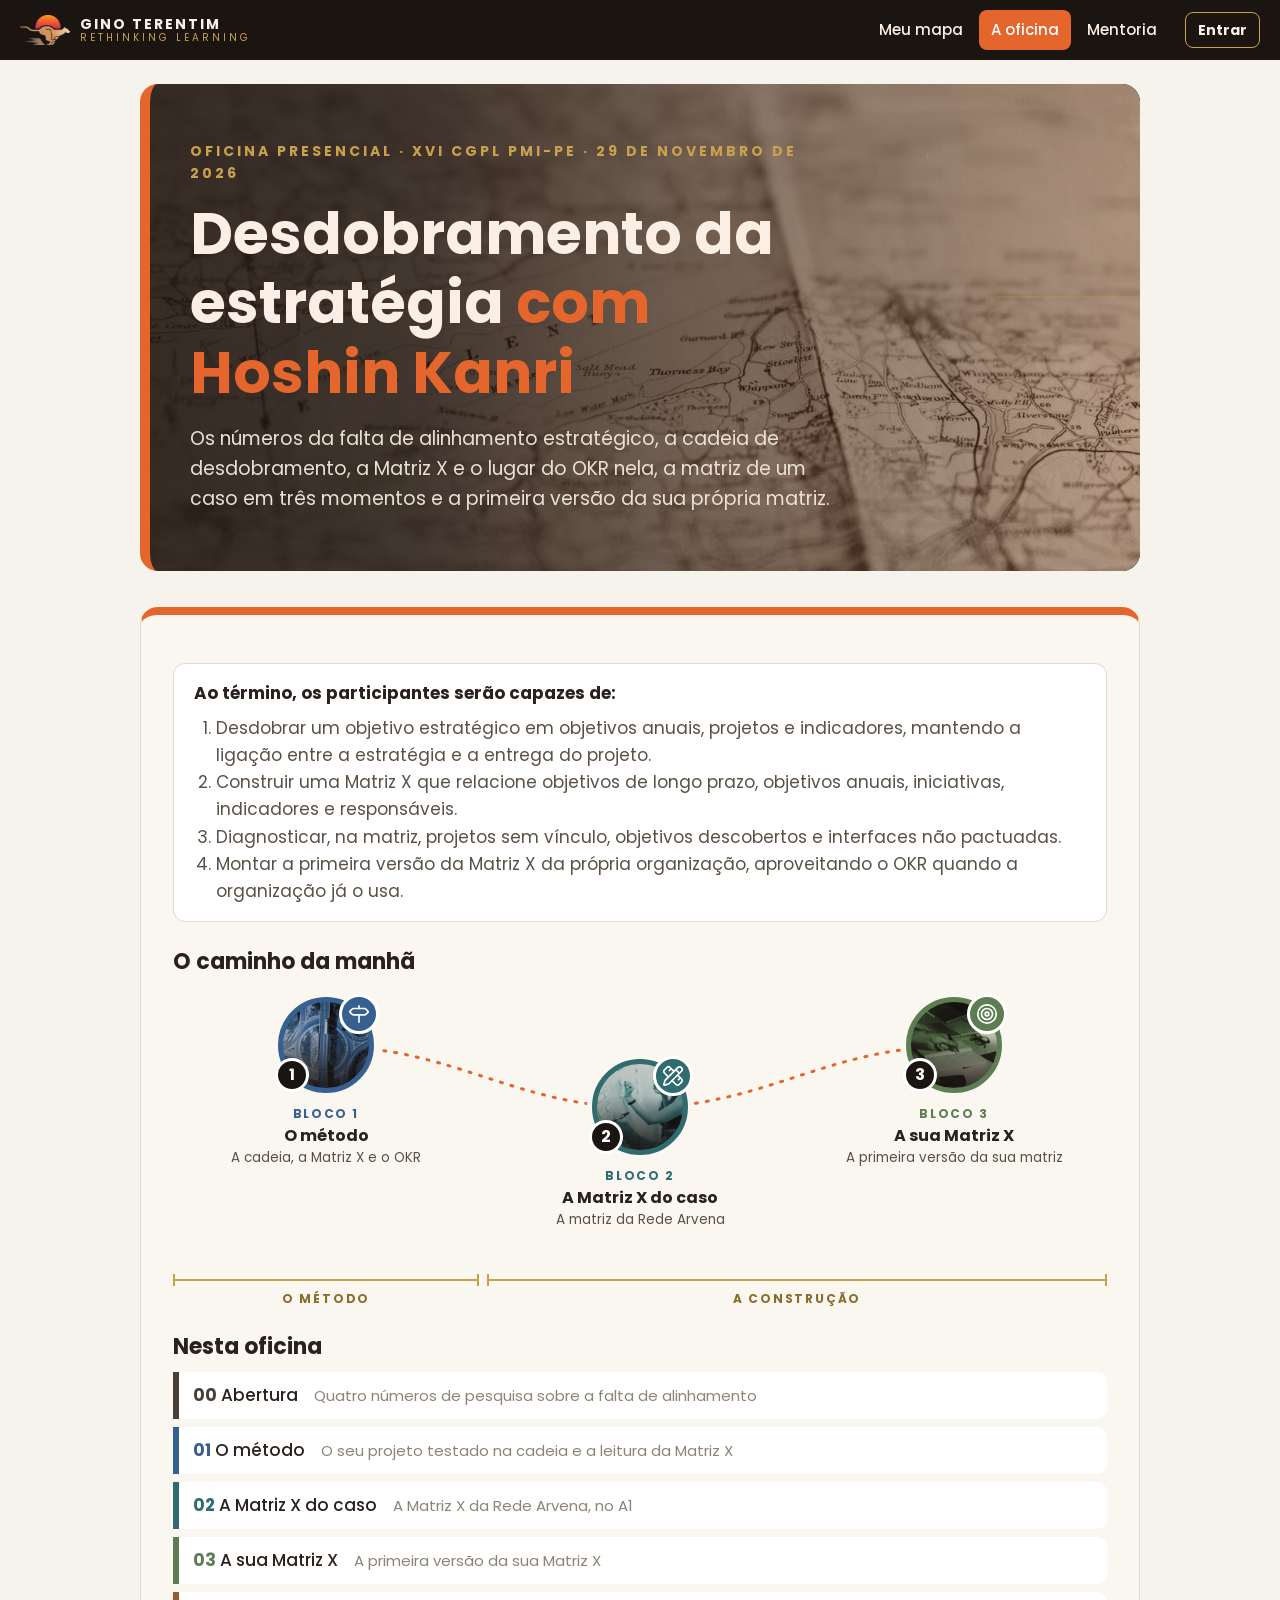
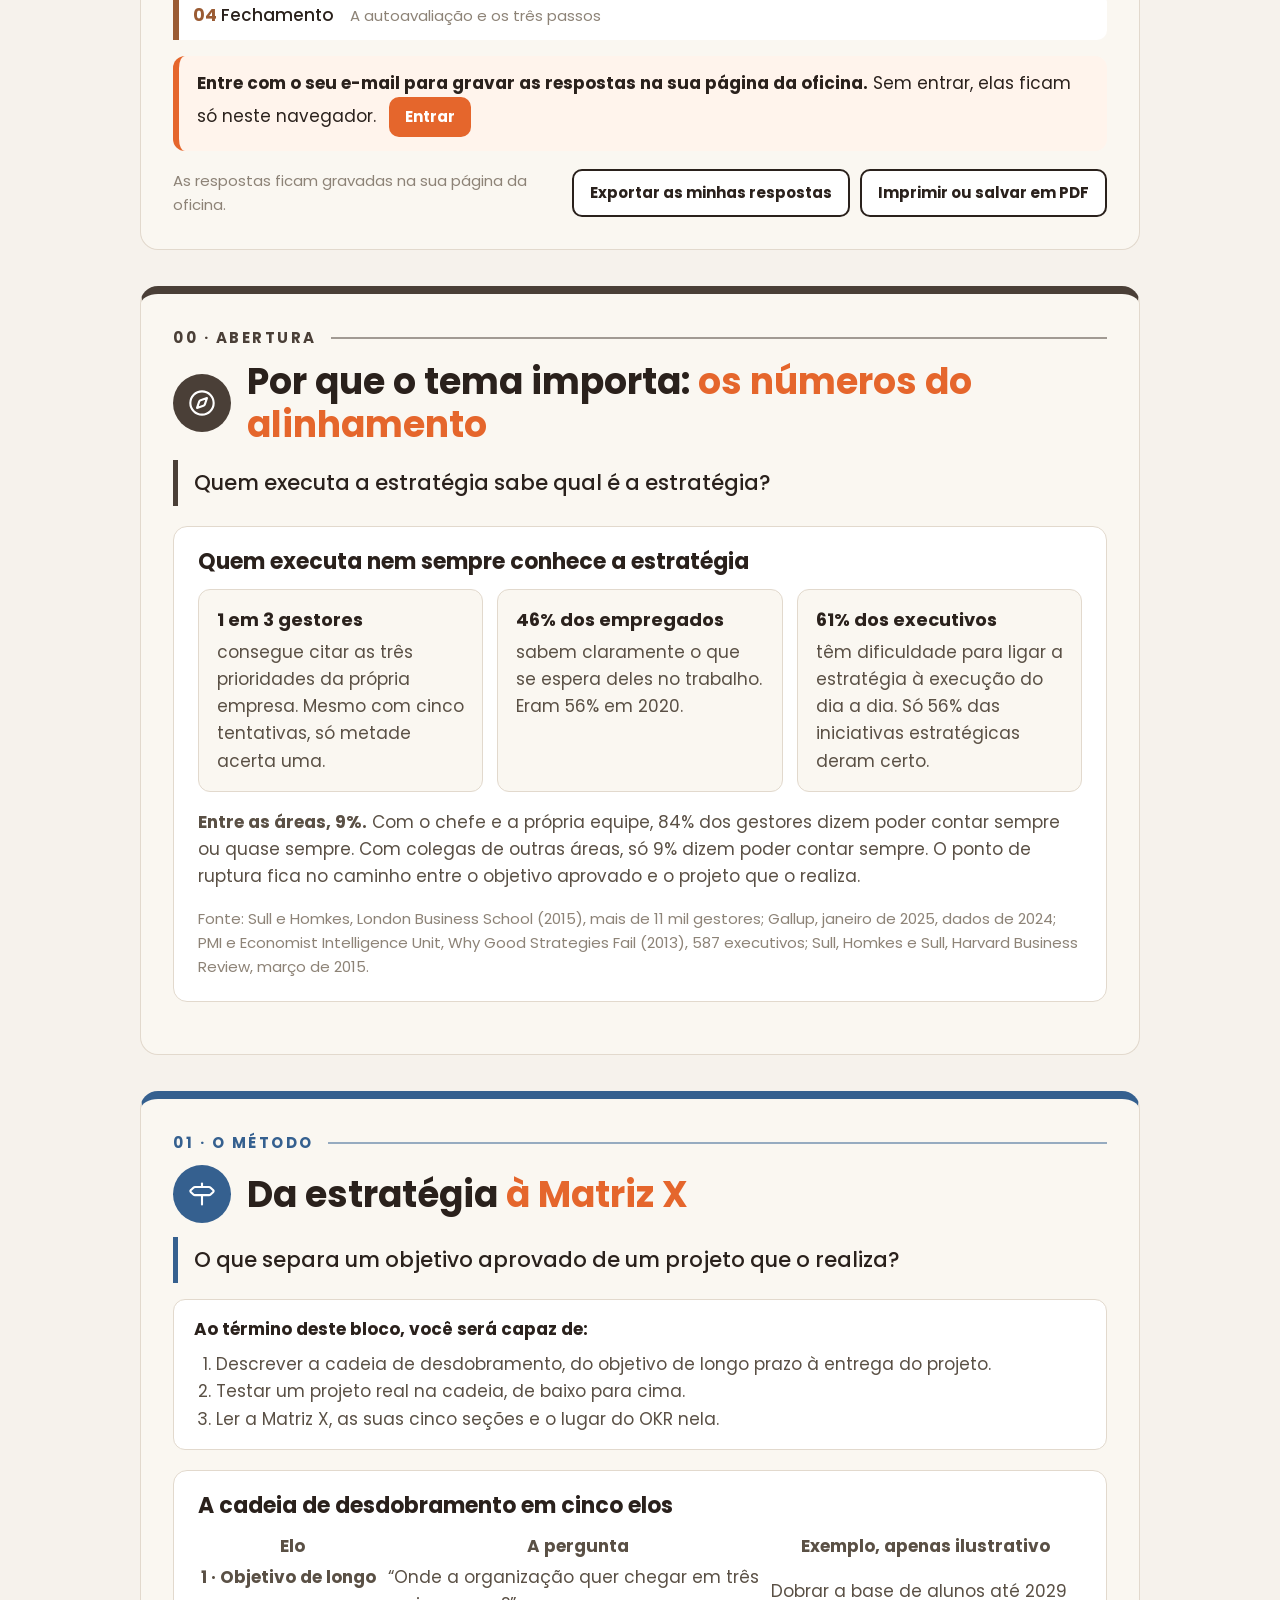
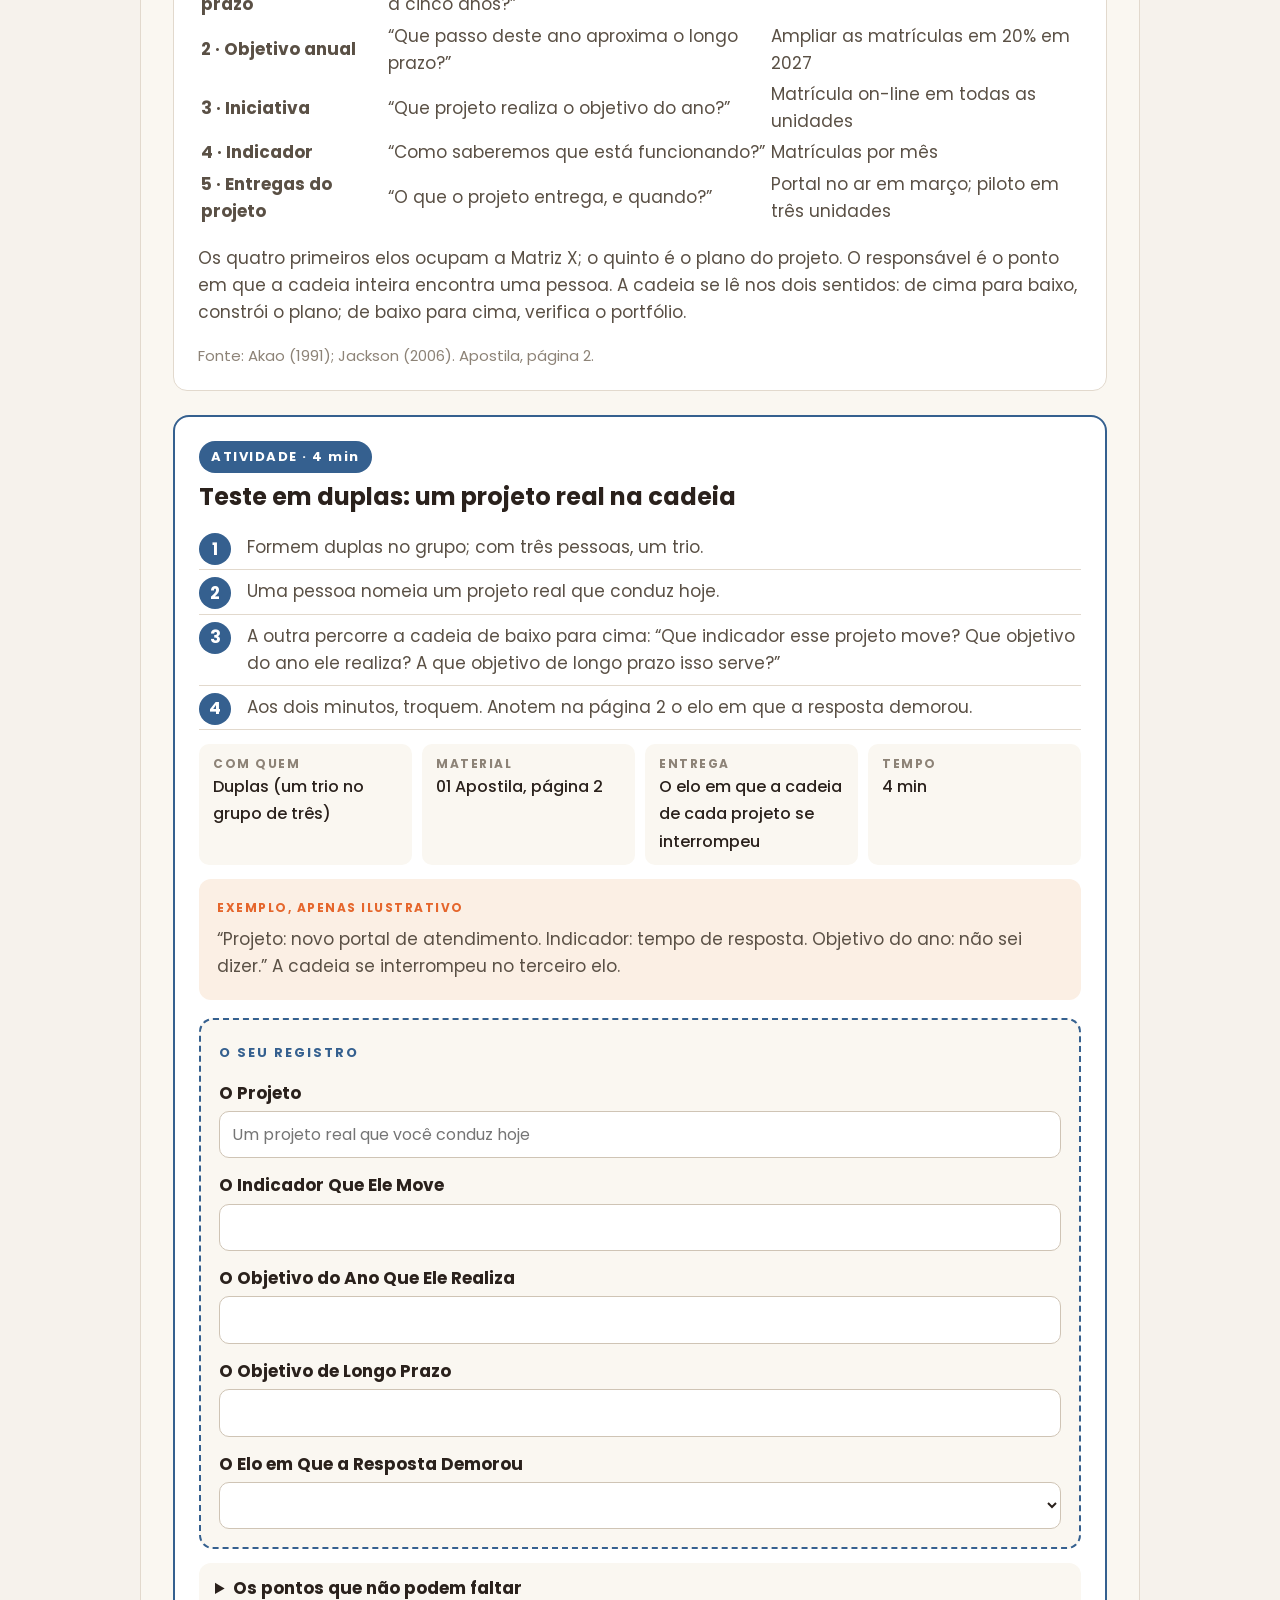
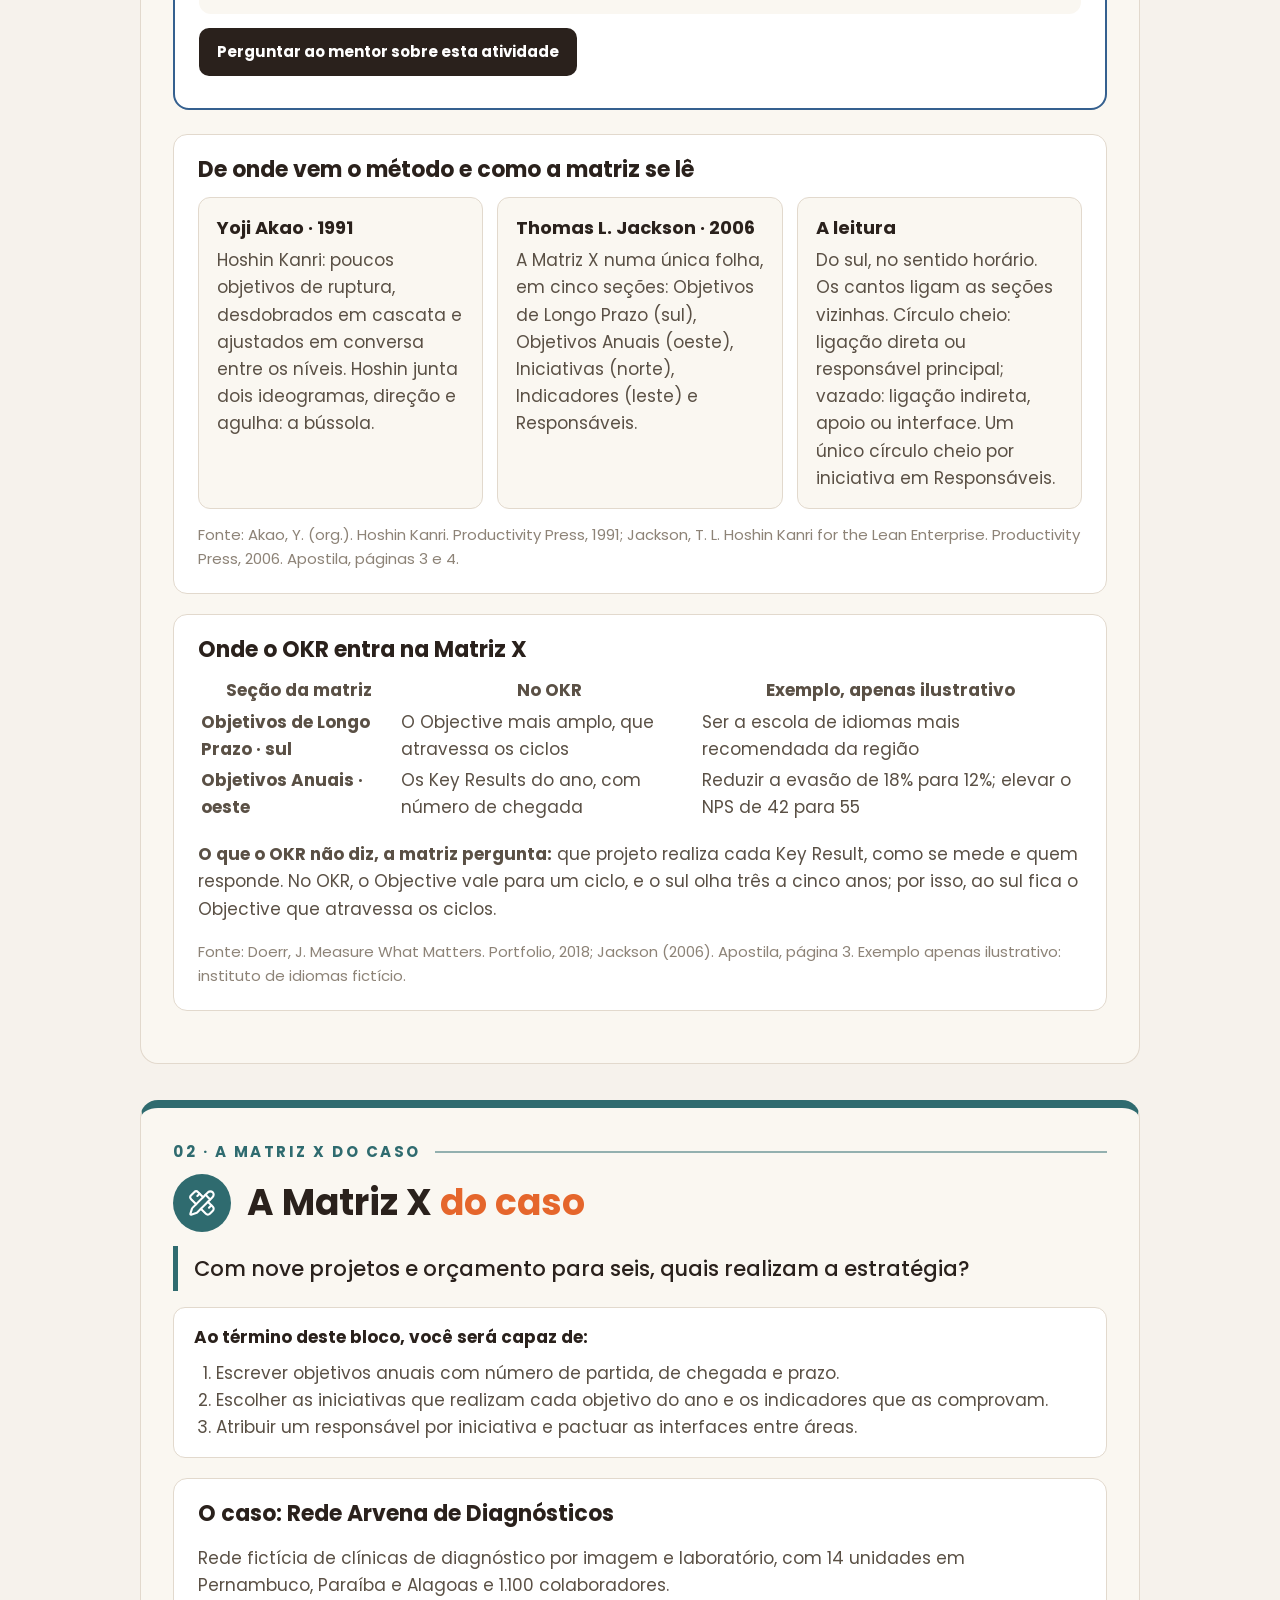
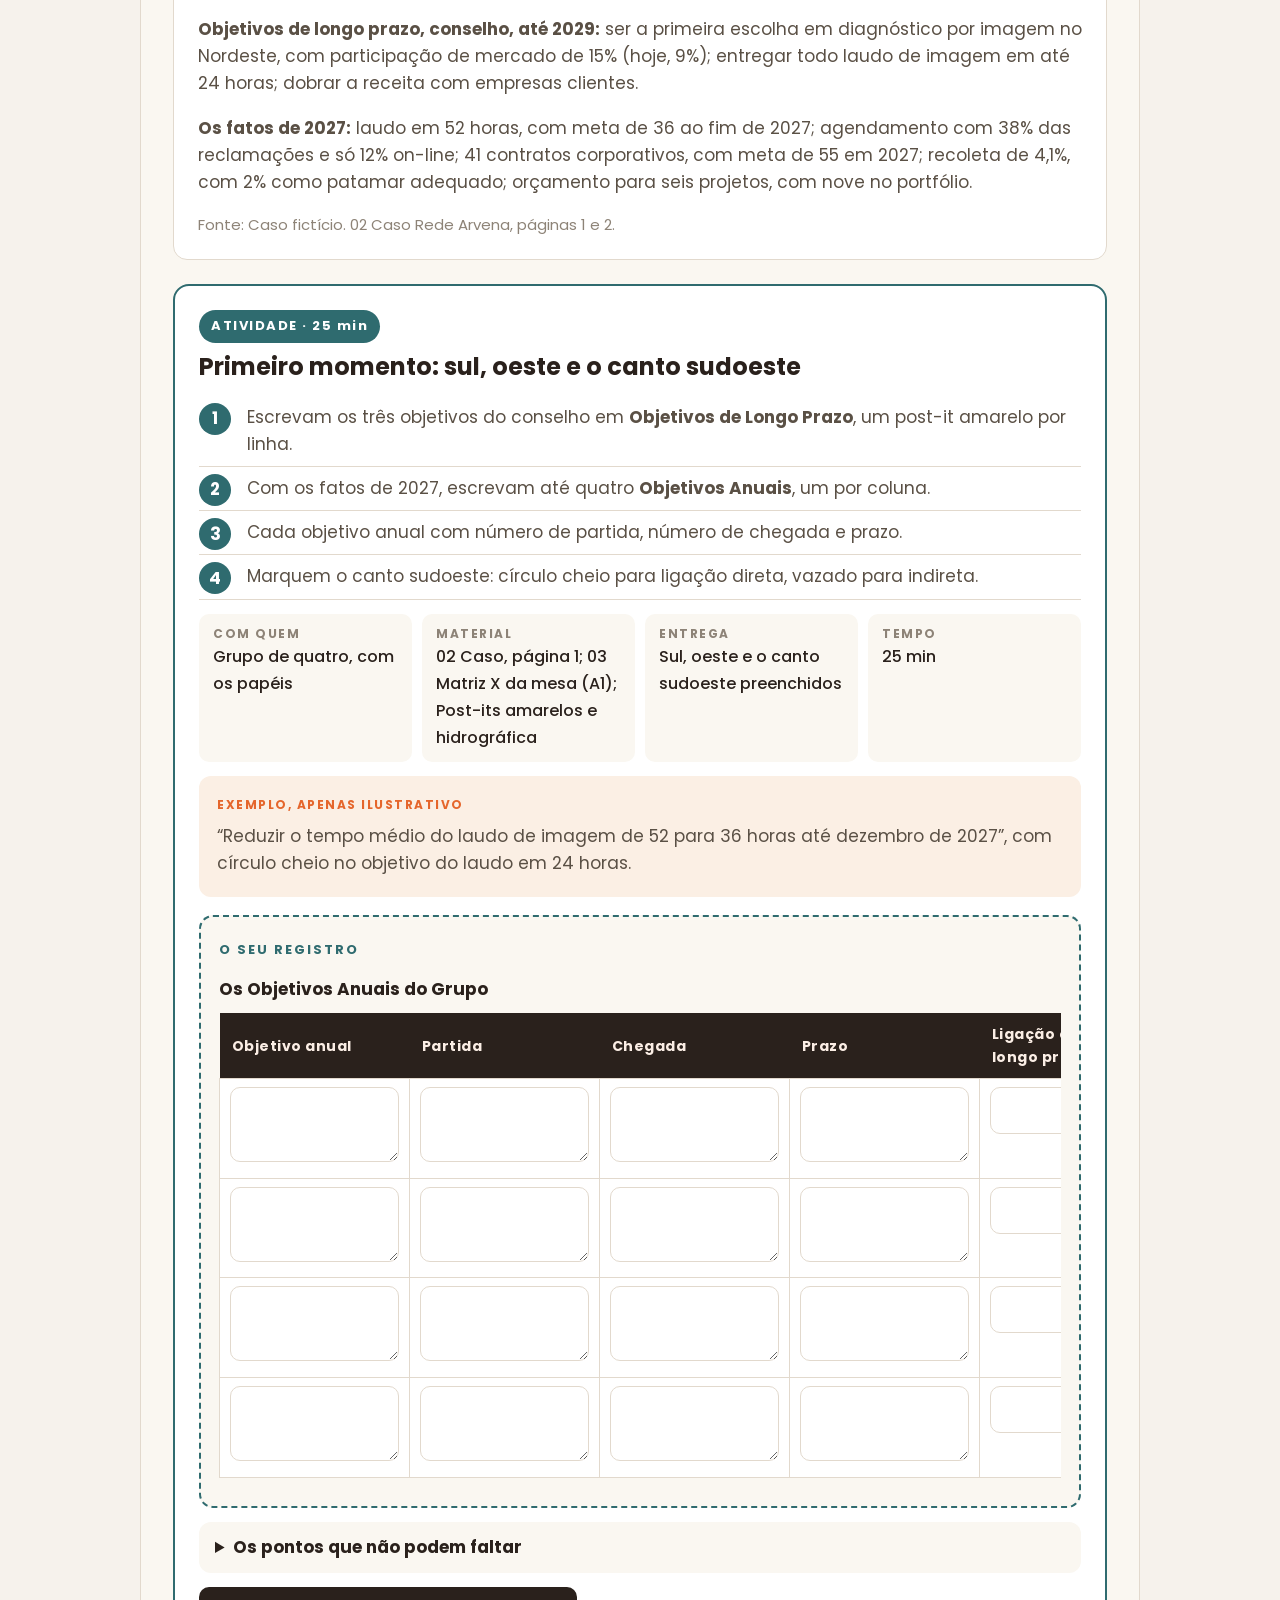
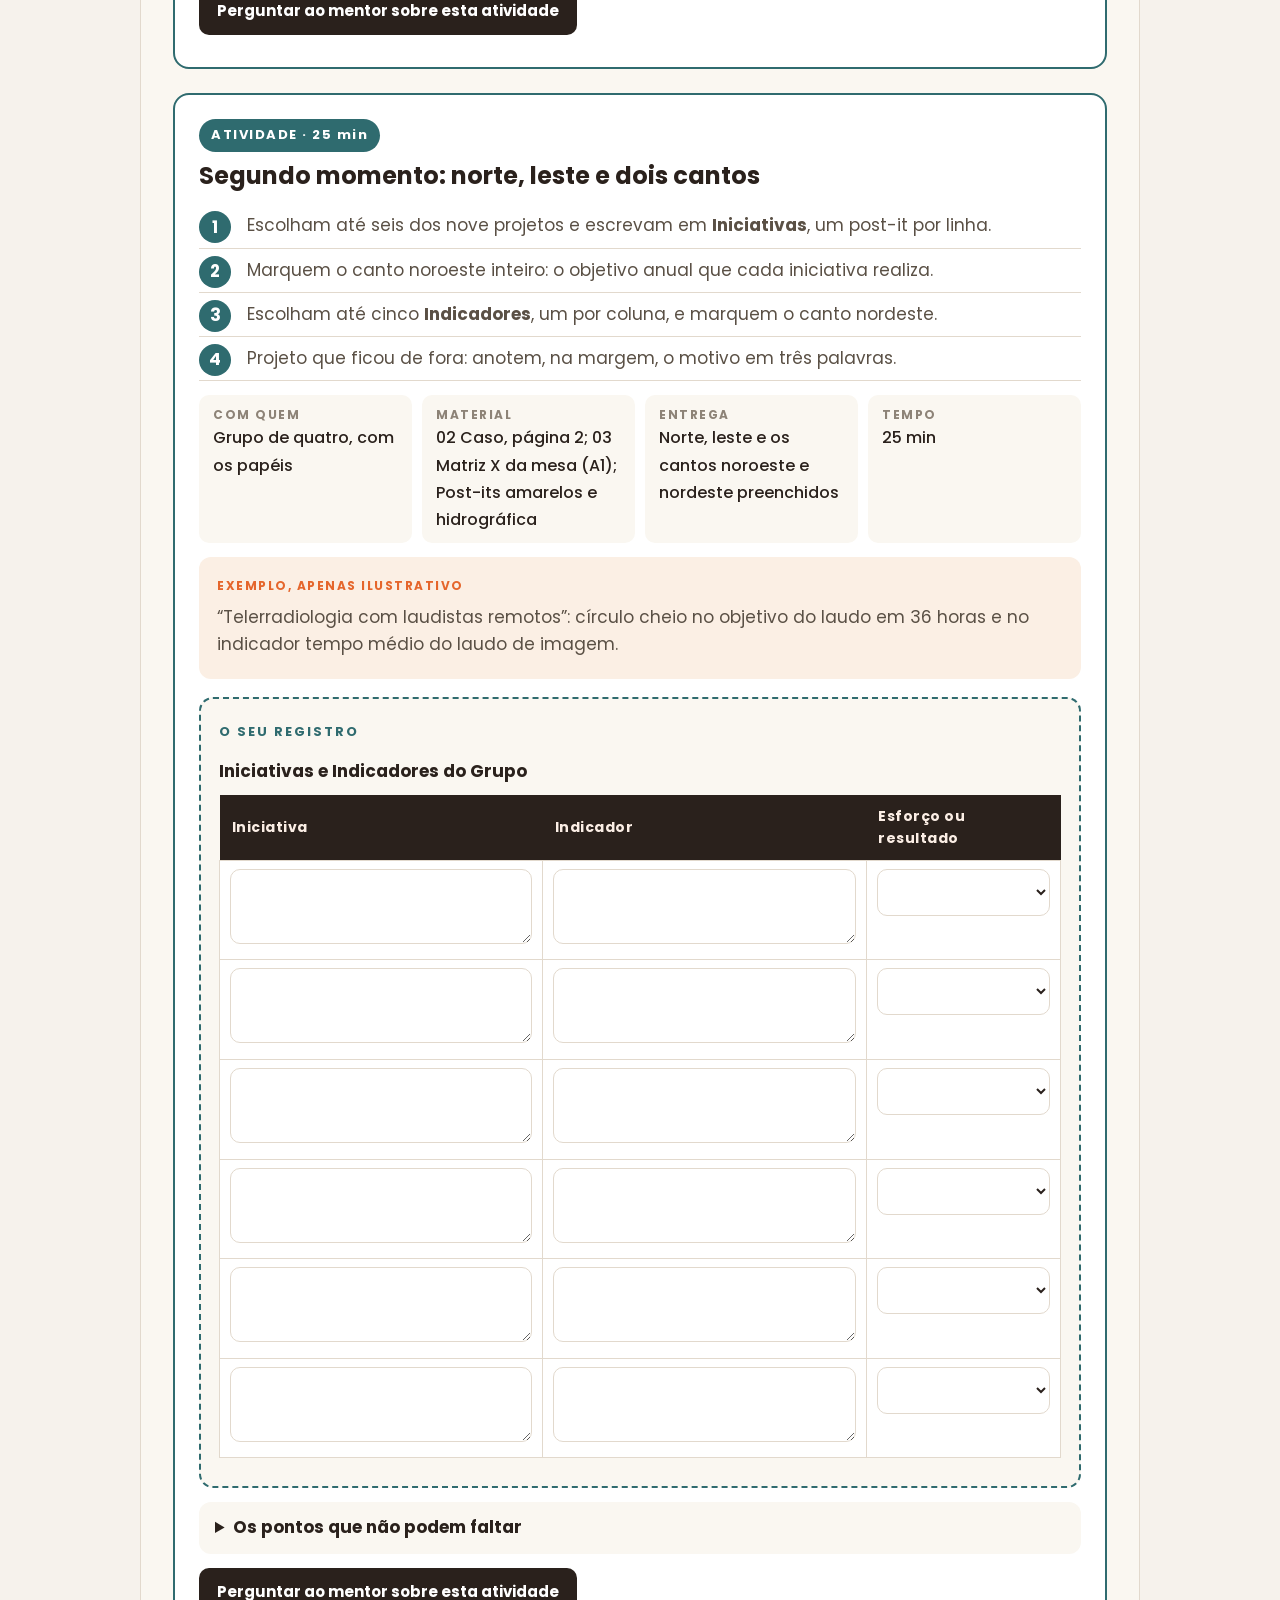
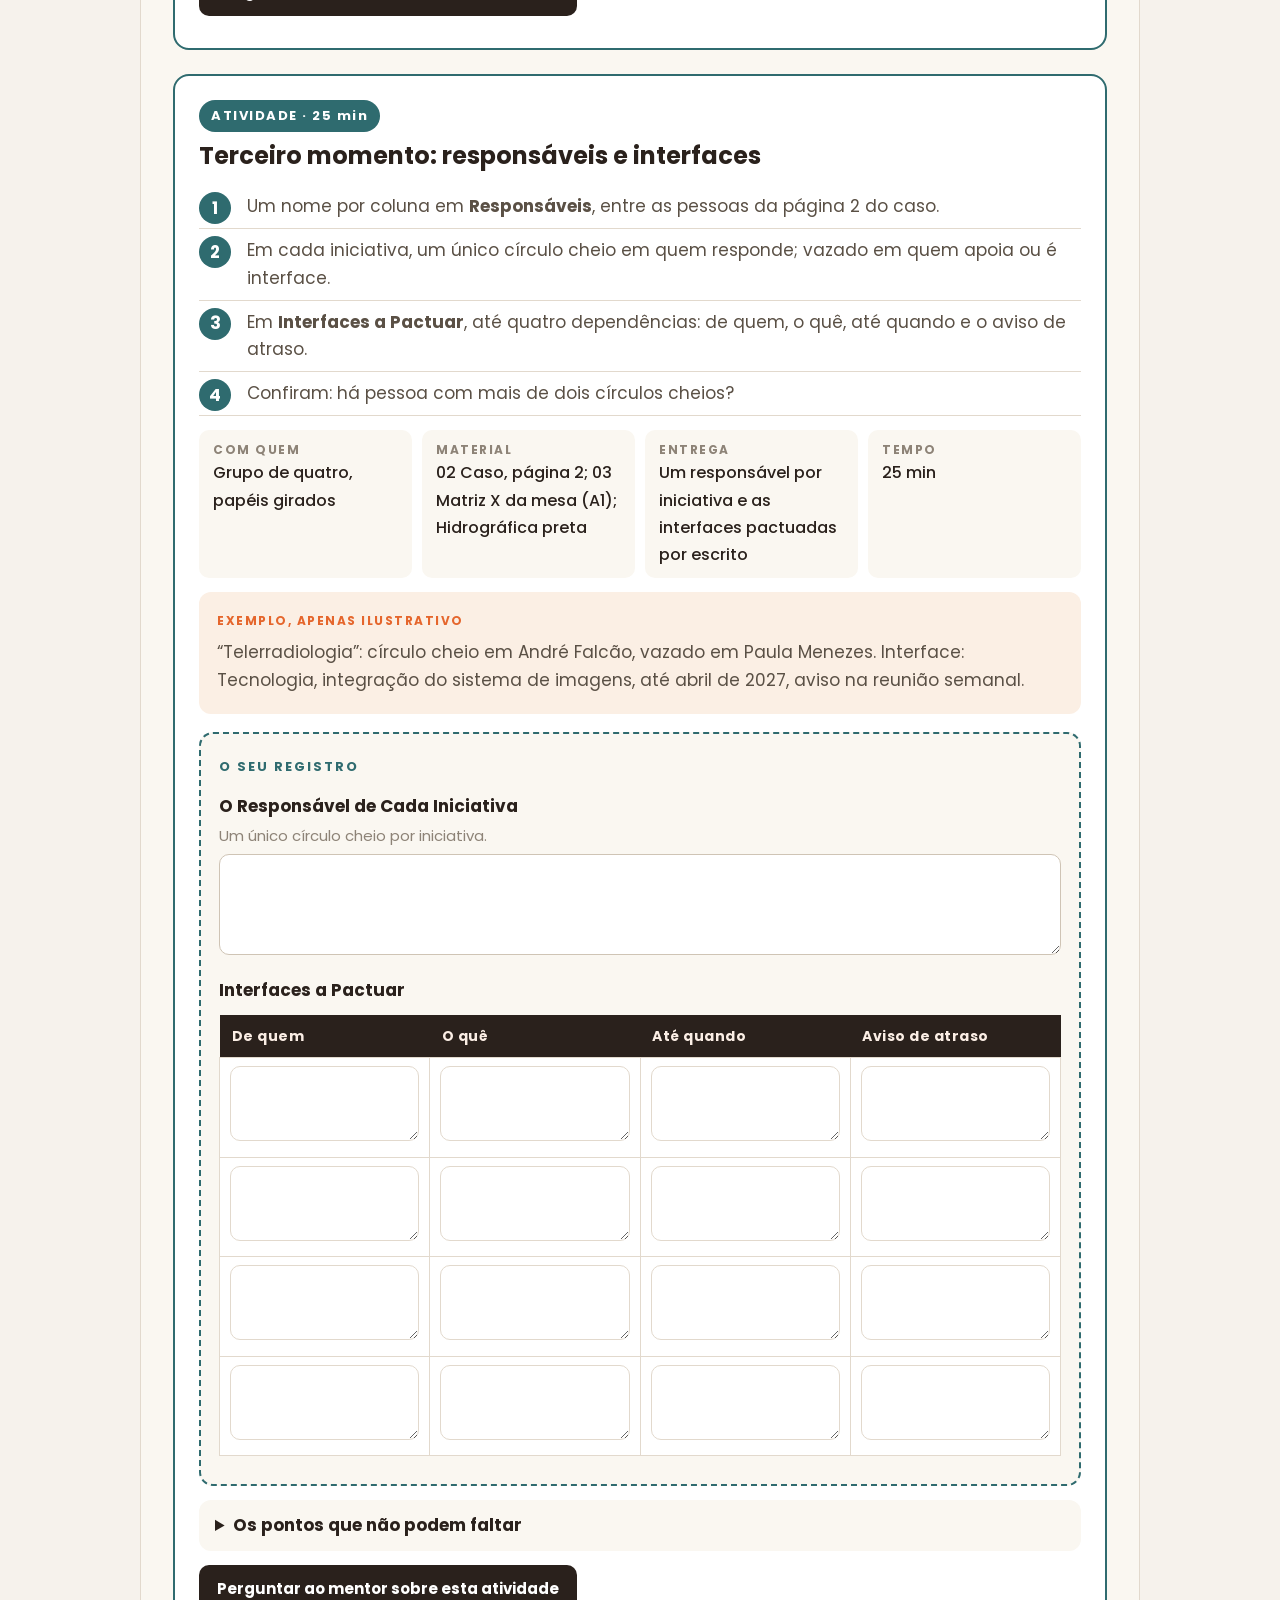
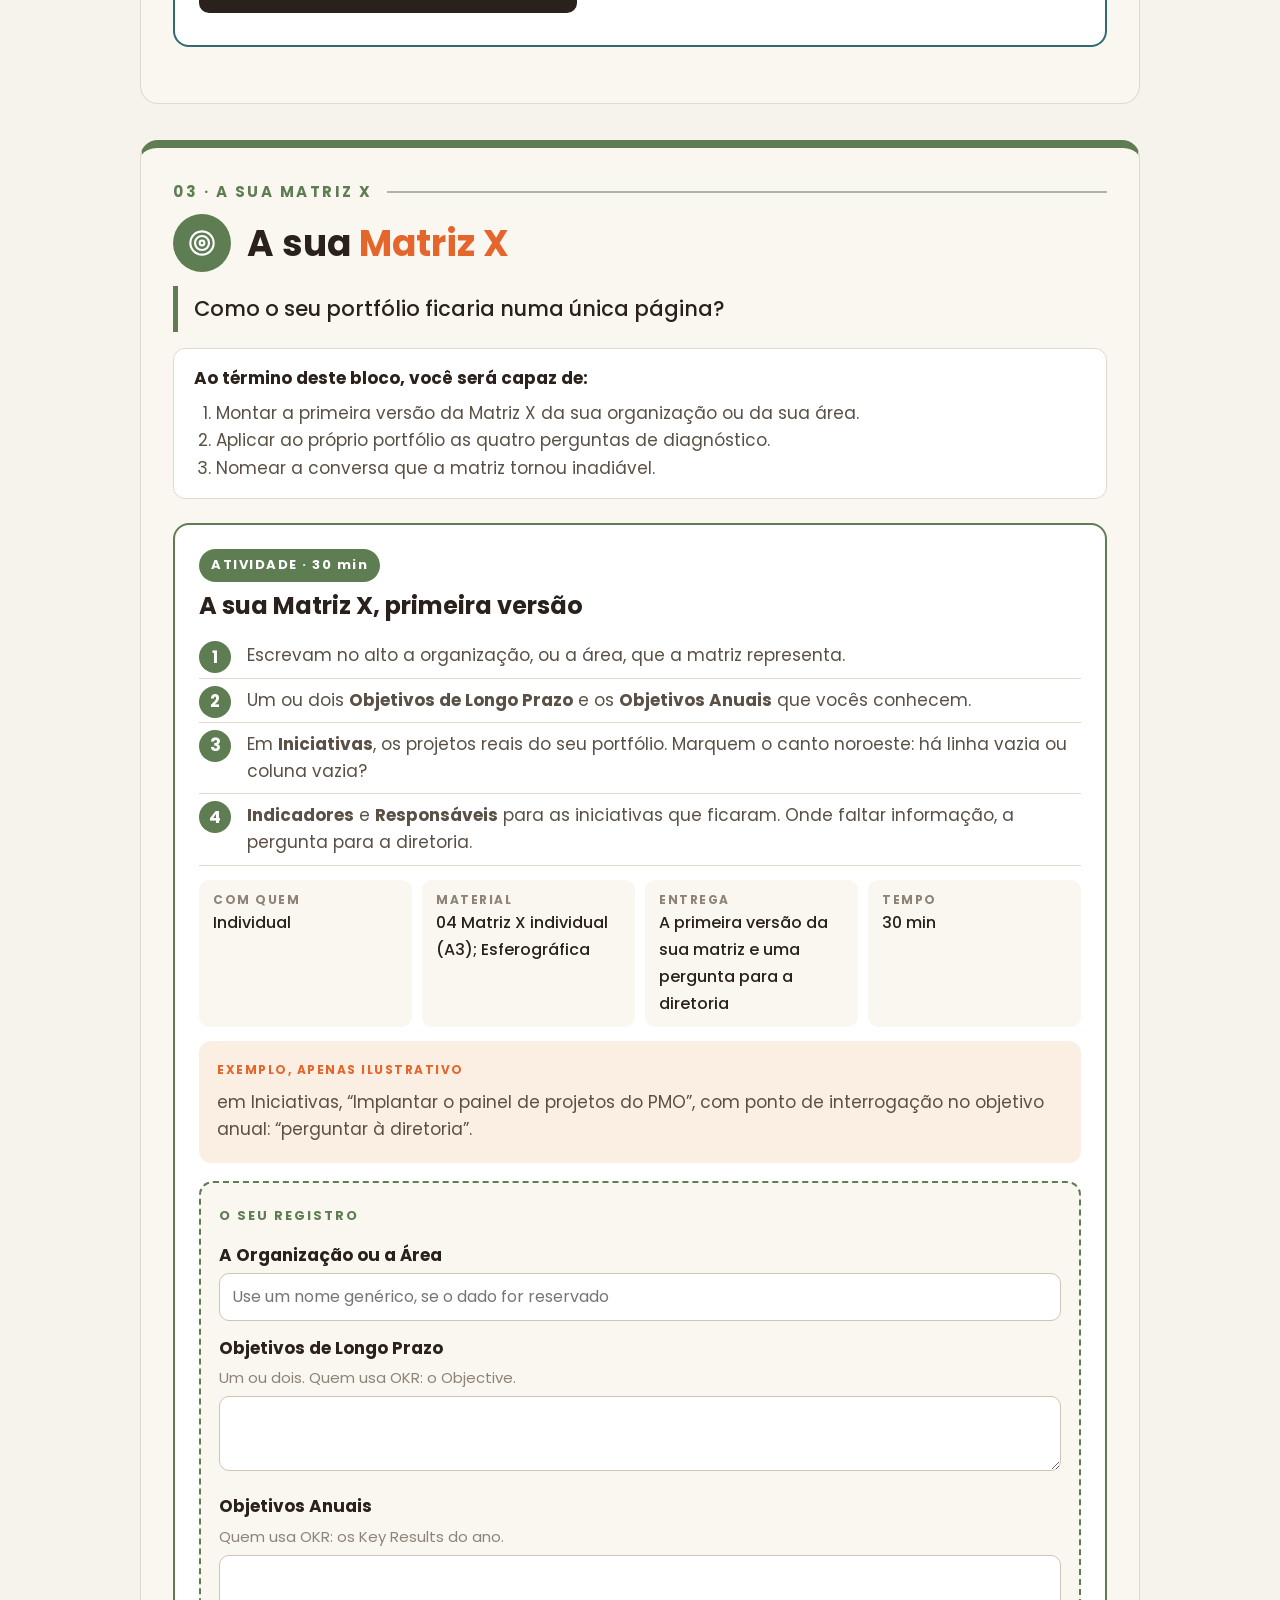
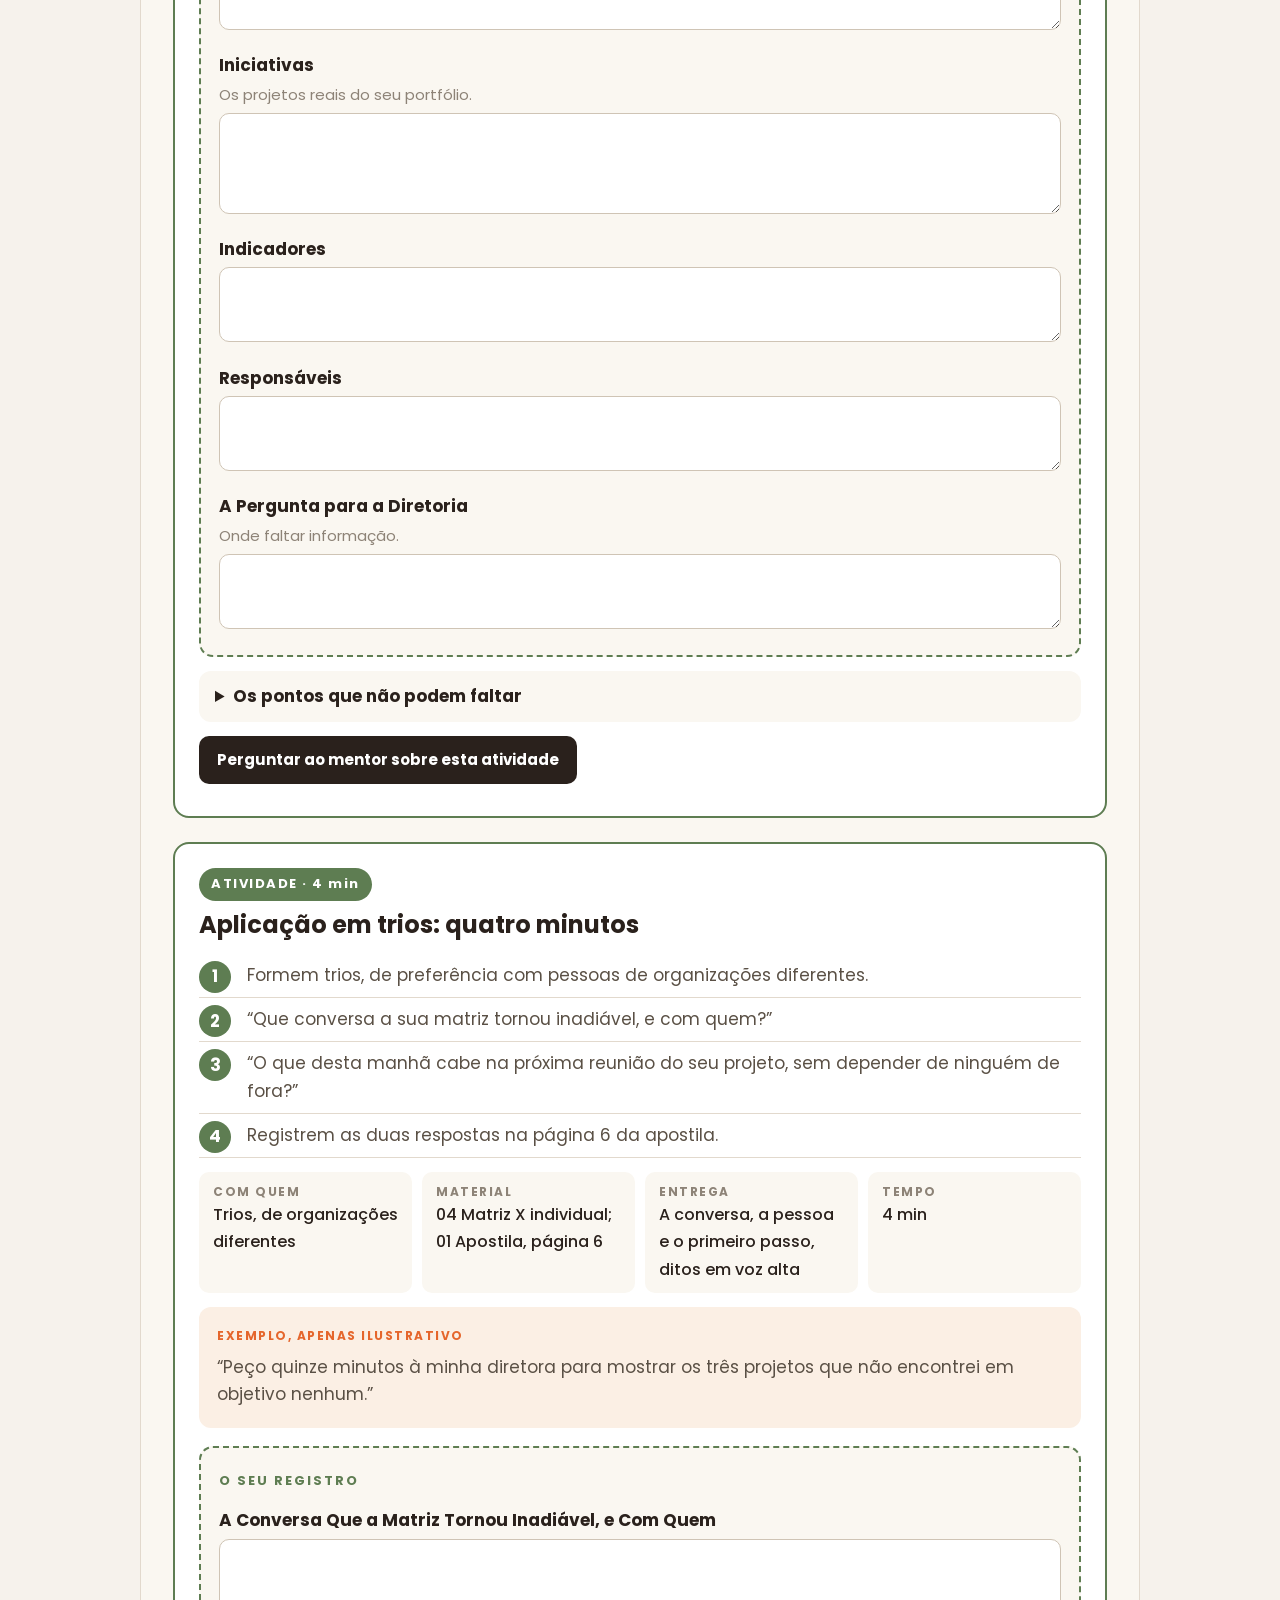
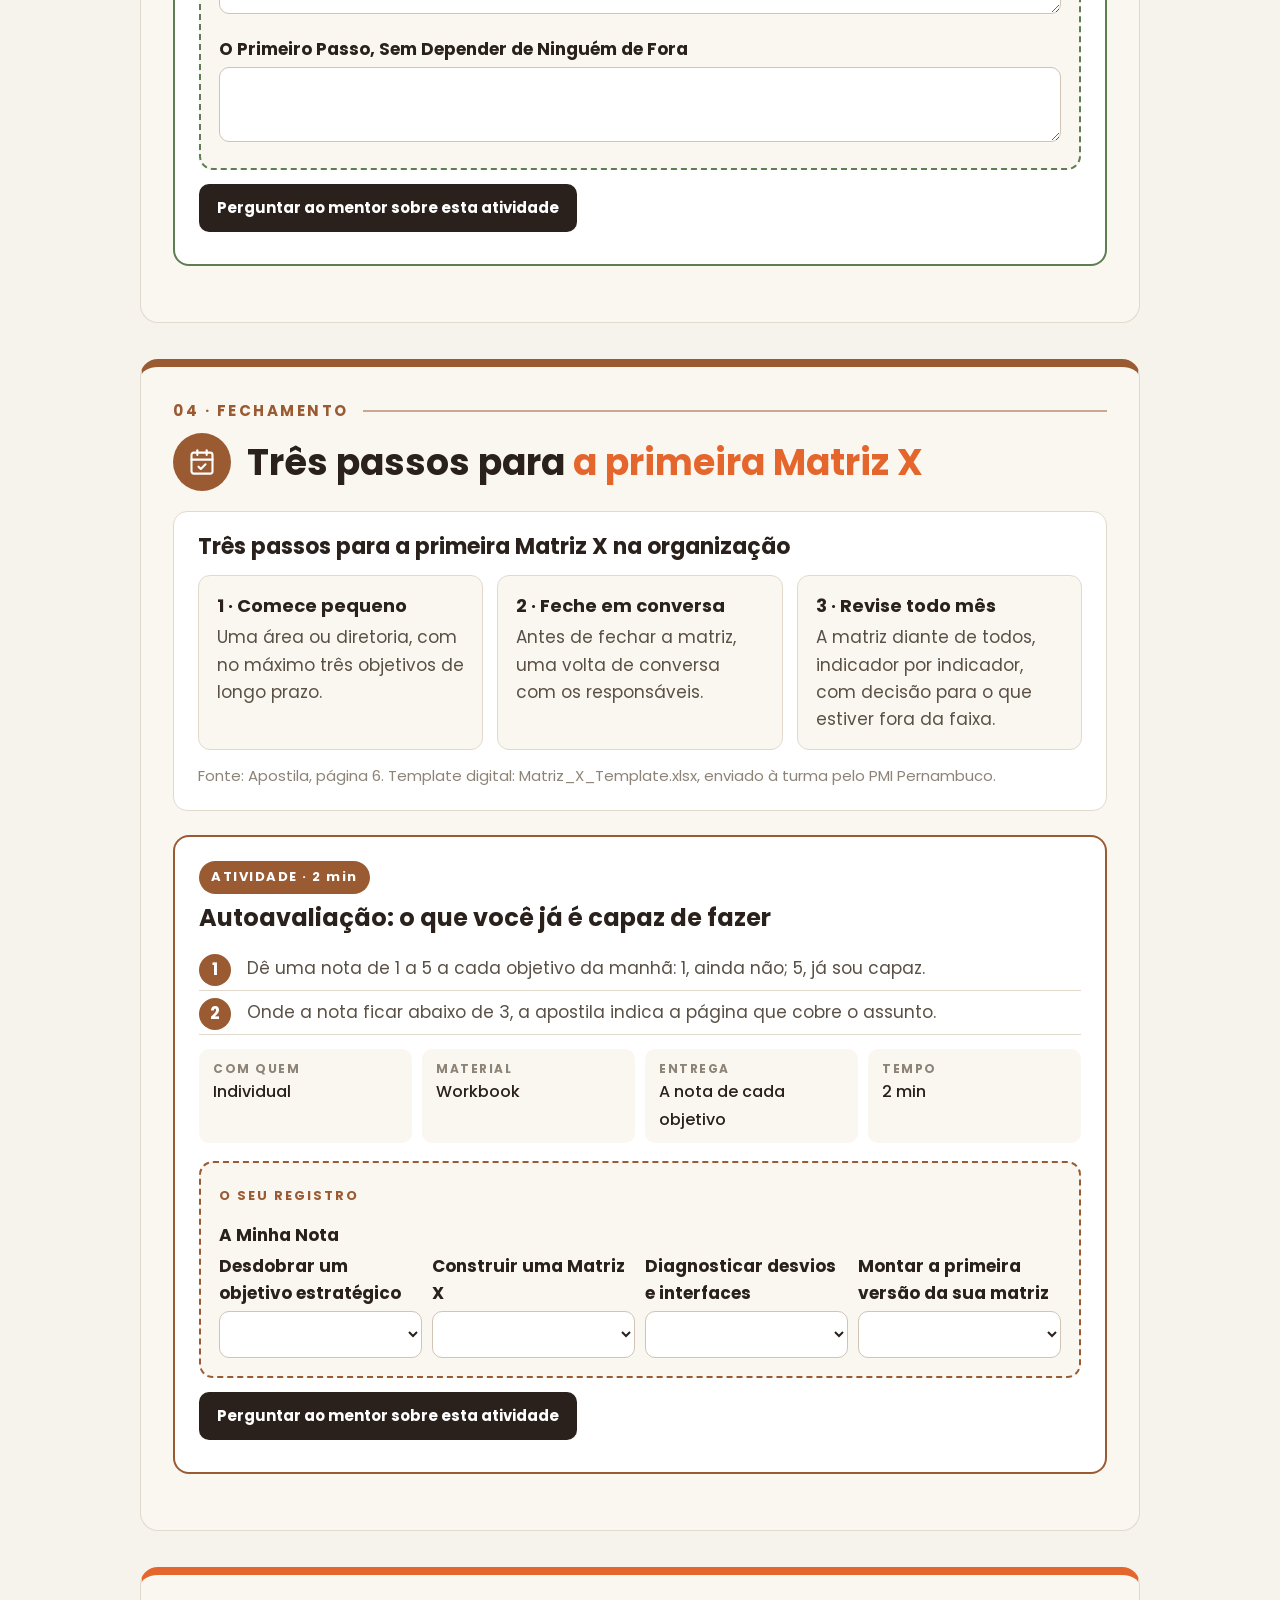
==== commit edf70f3d: "Workbook v6: turma de até 12 participantes, em três grupos de quatro Co-Authored-By: Claude Opus 5.5" ====
--- a/docs/e1.html
+++ b/docs/e1.html
@@ -317,7 +317,7 @@
 </style></head>
 <body data-pg="e1">
 <header class="topo"><a class="marca" href="index.html"><img src="logo-gt-mark.png" alt=""><span><b>GINO TERENTIM</b><i>RETHINKING LEARNING</i></span></a><nav class="nav"><a href="index.html">Meu mapa</a><a href="e1.html">A oficina</a><a href="mentoria.html">Mentoria</a></nav><span class="conta" data-conta></span></header>
-<main><section class="capa capa--foto" style="--tom:#E5662C;--foto:url(img/e1.jpg)"><p class="capa__k">OFICINA PRESENCIAL · XVI CGPL PMI-PE · 29 DE NOVEMBRO DE 2026</p><h1>Desdobramento da estratégia <em>com Hoshin Kanri</em></h1><p class="capa__l">Os números da falta de alinhamento estratégico, a cadeia de desdobramento, a Matriz X e o lugar do OKR nela, a matriz de um caso em três momentos e a primeira versão da sua própria matriz.</p></section><section class="bloco bloco--abre"><div class="capaz"><b>Ao término, os participantes serão capazes de:</b><ol><li>Desdobrar um objetivo estratégico em objetivos anuais, projetos e indicadores, mantendo a ligação entre a estratégia e a entrega do projeto.</li><li>Construir uma Matriz X que relacione objetivos de longo prazo, objetivos anuais, iniciativas, indicadores e responsáveis.</li><li>Diagnosticar, na matriz, projetos sem vínculo, objetivos descobertos e interfaces não pactuadas.</li><li>Montar a primeira versão da Matriz X da própria organização, aproveitando o OKR quando a organização já o usa.</li></ol></div><h3>O caminho da manhã</h3><div class="rota"><svg class="rota__linha" viewBox="0 0 1000 200" preserveAspectRatio="none" aria-hidden="true"><path d="M167,62 C300,62 367,138 500,138 S700,62 833,62"/></svg><a class="parada " data-parada="b1" style="--tom:#35608F" href="e1.html#e1-b1" data-abre="2026-11-29" data-abre-txt="Abre em 29/11"><span class="parada__foto" style="background-image:url(img/p1.jpg)"><span class="parada__n">1</span><span class="parada__ic"><svg  class="lucide lucide-signpost"  xmlns="http://www.w3.org/2000/svg"  width="22"  height="22"  viewBox="0 0 24 24"  fill="none"  stroke="#FFFFFF"  stroke-width="1.8"  stroke-linecap="round"  stroke-linejoin="round">  <path d="M12 13v8" />  <path d="M12 3v3" />  <path d="M18 6a2 2 0 0 1 1.387.56l2.307 2.22a1 1 0 0 1 0 1.44l-2.307 2.22A2 2 0 0 1 18 13H6a2 2 0 0 1-1.387-.56l-2.306-2.22a1 1 0 0 1 0-1.44l2.306-2.22A2 2 0 0 1 6 6z" /></svg></span></span><span class="parada__k">BLOCO 1</span><b>O método</b><em>A cadeia, a Matriz X e o OKR</em><small class="parada__c" data-cont></small></a><a class="parada " data-parada="b2" style="--tom:#2F6B6F" href="e1.html#e1-b2" data-abre="2026-11-29" data-abre-txt="Abre em 29/11"><span class="parada__foto" style="background-image:url(img/p2.jpg)"><span class="parada__n">2</span><span class="parada__ic"><svg  class="lucide lucide-pencil-ruler"  xmlns="http://www.w3.org/2000/svg"  width="22"  height="22"  viewBox="0 0 24 24"  fill="none"  stroke="#FFFFFF"  stroke-width="1.8"  stroke-linecap="round"  stroke-linejoin="round">  <path d="M13 7 8.7 2.7a2.41 2.41 0 0 0-3.4 0L2.7 5.3a2.41 2.41 0 0 0 0 3.4L7 13" />  <path d="m8 6 2-2" />  <path d="m18 16 2-2" />  <path d="m17 11 4.3 4.3c.94.94.94 2.46 0 3.4l-2.6 2.6c-.94.94-2.46.94-3.4 0L11 17" />  <path d="M21.174 6.812a1 1 0 0 0-3.986-3.987L3.842 16.174a2 2 0 0 0-.5.83l-1.321 4.352a.5.5 0 0 0 .623.622l4.353-1.32a2 2 0 0 0 .83-.497z" />  <path d="m15 5 4 4" /></svg></span></span><span class="parada__k">BLOCO 2</span><b>A Matriz X do caso</b><em>A matriz da Rede Arvena</em><small class="parada__c" data-cont></small></a><a class="parada " data-parada="b3" style="--tom:#5E7D52" href="e1.html#e1-b3" data-abre="2026-11-29" data-abre-txt="Abre em 29/11"><span class="parada__foto" style="background-image:url(img/p3.jpg)"><span class="parada__n">3</span><span class="parada__ic"><svg  class="lucide lucide-target"  xmlns="http://www.w3.org/2000/svg"  width="22"  height="22"  viewBox="0 0 24 24"  fill="none"  stroke="#FFFFFF"  stroke-width="1.8"  stroke-linecap="round"  stroke-linejoin="round">  <circle cx="12" cy="12" r="10" />  <circle cx="12" cy="12" r="6" />  <circle cx="12" cy="12" r="2" /></svg></span></span><span class="parada__k">BLOCO 3</span><b>A sua Matriz X</b><em>A primeira versão da sua matriz</em><small class="parada__c" data-cont></small></a><div class="rota__fases"><span style="grid-column:span 1">O método</span><span style="grid-column:span 2">A construção</span></div></div><h3>Nesta oficina</h3><ol class="indice"><li style="--tom:#4A3F37"><a href="#e1-b0"><b>00</b> Abertura</a><span>Quatro números de pesquisa sobre a falta de alinhamento</span></li><li style="--tom:#35608F"><a href="#e1-b1"><b>01</b> O método</a><span>O seu projeto testado na cadeia e a leitura da Matriz X</span></li><li style="--tom:#2F6B6F"><a href="#e1-b2"><b>02</b> A Matriz X do caso</a><span>A Matriz X da Rede Arvena, no A1</span></li><li style="--tom:#5E7D52"><a href="#e1-b3"><b>03</b> A sua Matriz X</a><span>A primeira versão da sua Matriz X</span></li><li style="--tom:#9A5B33"><a href="#e1-b4"><b>04</b> Fechamento</a><span>A autoavaliação e os três passos</span></li></ol><div class="aviso-conta" data-aviso-conta hidden><b>Entre com o seu e-mail para gravar as respostas na sua página da oficina.</b> Sem entrar, elas ficam só neste navegador. <a class="btn" href="index.html">Entrar</a></div><div class="barra"><span class="barra__s" data-salvo>As respostas ficam gravadas na sua página da oficina.</span><button type="button" class="btn btn--sec" data-exportar>Exportar as minhas respostas</button><button type="button" class="btn btn--sec" data-imprimir>Imprimir ou salvar em PDF</button></div></section><section class="bloco" id="e1-b0" style="--tom:#4A3F37"><div class="eyebrow"><span>00 · ABERTURA</span><i></i></div><div class="bloco__t"><span class="disco"><svg  class="lucide lucide-compass"  xmlns="http://www.w3.org/2000/svg"  width="28"  height="28"  viewBox="0 0 24 24"  fill="none"  stroke="#FFFFFF"  stroke-width="1.8"  stroke-linecap="round"  stroke-linejoin="round">  <circle cx="12" cy="12" r="10" />  <path d="m16.24 7.76-1.804 5.411a2 2 0 0 1-1.265 1.265L7.76 16.24l1.804-5.411a2 2 0 0 1 1.265-1.265z" /></svg></span><h2>Por que o tema importa: <em>os números do alinhamento</em></h2></div><p class="pergunta">Quem executa a estratégia sabe qual é a estratégia?</p><article class="conceito"><h3>Quem executa nem sempre conhece a estratégia</h3><div class='cards3'><div><b>1 em 3 gestores</b><p>consegue citar as três prioridades da própria empresa. Mesmo com cinco tentativas, só metade acerta uma.</p></div><div><b>46% dos empregados</b><p>sabem claramente o que se espera deles no trabalho. Eram 56% em 2020.</p></div><div><b>61% dos executivos</b><p>têm dificuldade para ligar a estratégia à execução do dia a dia. Só 56% das iniciativas estratégicas deram certo.</p></div></div><p><b>Entre as áreas, 9%.</b> Com o chefe e a própria equipe, 84% dos gestores dizem poder contar sempre ou quase sempre. Com colegas de outras áreas, só 9% dizem poder contar sempre. O ponto de ruptura fica no caminho entre o objetivo aprovado e o projeto que o realiza.</p><p class="fonte">Fonte: Sull e Homkes, London Business School (2015), mais de 11 mil gestores; Gallup, janeiro de 2025, dados de 2024; PMI e Economist Intelligence Unit, Why Good Strategies Fail (2013), 587 executivos; Sull, Homkes e Sull, Harvard Business Review, março de 2015.</p></article></section><section class="bloco" id="e1-b1" style="--tom:#35608F"><div class="eyebrow"><span>01 · O MÉTODO</span><i></i></div><div class="bloco__t"><span class="disco"><svg  class="lucide lucide-signpost"  xmlns="http://www.w3.org/2000/svg"  width="28"  height="28"  viewBox="0 0 24 24"  fill="none"  stroke="#FFFFFF"  stroke-width="1.8"  stroke-linecap="round"  stroke-linejoin="round">  <path d="M12 13v8" />  <path d="M12 3v3" />  <path d="M18 6a2 2 0 0 1 1.387.56l2.307 2.22a1 1 0 0 1 0 1.44l-2.307 2.22A2 2 0 0 1 18 13H6a2 2 0 0 1-1.387-.56l-2.306-2.22a1 1 0 0 1 0-1.44l2.306-2.22A2 2 0 0 1 6 6z" /></svg></span><h2>Da estratégia <em>à Matriz X</em></h2></div><p class="pergunta">O que separa um objetivo aprovado de um projeto que o realiza?</p><div class="capaz"><b>Ao término deste bloco, você será capaz de:</b><ol><li>Descrever a cadeia de desdobramento, do objetivo de longo prazo à entrega do projeto.</li><li>Testar um projeto real na cadeia, de baixo para cima.</li><li>Ler a Matriz X, as suas cinco seções e o lugar do OKR nela.</li></ol></div><article class="conceito"><h3>A cadeia de desdobramento em cinco elos</h3><table class='tabela-c'><tr><th>Elo</th><th>A pergunta</th><th>Exemplo, apenas ilustrativo</th></tr><tr><td><b>1 · Objetivo de longo prazo</b></td><td>“Onde a organização quer chegar em três a cinco anos?”</td><td>Dobrar a base de alunos até 2029</td></tr><tr><td><b>2 · Objetivo anual</b></td><td>“Que passo deste ano aproxima o longo prazo?”</td><td>Ampliar as matrículas em 20% em 2027</td></tr><tr><td><b>3 · Iniciativa</b></td><td>“Que projeto realiza o objetivo do ano?”</td><td>Matrícula on-line em todas as unidades</td></tr><tr><td><b>4 · Indicador</b></td><td>“Como saberemos que está funcionando?”</td><td>Matrículas por mês</td></tr><tr><td><b>5 · Entregas do projeto</b></td><td>“O que o projeto entrega, e quando?”</td><td>Portal no ar em março; piloto em três unidades</td></tr></table><p>Os quatro primeiros elos ocupam a Matriz X; o quinto é o plano do projeto. O responsável é o ponto em que a cadeia inteira encontra uma pessoa. A cadeia se lê nos dois sentidos: de cima para baixo, constrói o plano; de baixo para cima, verifica o portfólio.</p><p class="fonte">Fonte: Akao (1991); Jackson (2006). Apostila, página 2.</p></article><article class="atividade" id="e1-a1"><div class="atividade__cab"><span class="selo">ATIVIDADE · 4 min</span></div><h3>Teste em duplas: um projeto real na cadeia</h3><ol class="passos"><li>Formem duplas no grupo; com cinco pessoas, um trio.</li><li>Uma pessoa nomeia um projeto real que conduz hoje.</li><li>A outra percorre a cadeia de baixo para cima: “Que indicador esse projeto move? Que objetivo do ano ele realiza? A que objetivo de longo prazo isso serve?”</li><li>Aos dois minutos, troquem. Anotem na página 2 o elo em que a resposta demorou.</li></ol><div class="meta"><div><span>Com quem</span><b>Duplas (um trio no grupo de cinco)</b></div><div><span>Material</span><b>01 Apostila, página 2</b></div><div><span>Entrega</span><b>O elo em que a cadeia de cada projeto se interrompeu</b></div><div><span>Tempo</span><b>4 min</b></div></div><div class="exemplo"><span>EXEMPLO, APENAS ILUSTRATIVO</span><p>“Projeto: novo portal de atendimento. Indicador: tempo de resposta. Objetivo do ano: não sei dizer.” A cadeia se interrompeu no terceiro elo.</p></div><div class="registro"><span class="registro__t">O SEU REGISTRO</span><div class="campo"><label for="e1.a1.proj"><b>O Projeto</b></label><input type="text" id="e1.a1.proj" data-k="e1.a1.proj" placeholder="Um projeto real que você conduz hoje"></div><div class="campo"><label for="e1.a1.ind"><b>O Indicador Que Ele Move</b></label><input type="text" id="e1.a1.ind" data-k="e1.a1.ind" placeholder=""></div><div class="campo"><label for="e1.a1.ano"><b>O Objetivo do Ano Que Ele Realiza</b></label><input type="text" id="e1.a1.ano" data-k="e1.a1.ano" placeholder=""></div><div class="campo"><label for="e1.a1.lp"><b>O Objetivo de Longo Prazo</b></label><input type="text" id="e1.a1.lp" data-k="e1.a1.lp" placeholder=""></div><div class="campo"><label for="e1.a1.elo"><b>O Elo em Que a Resposta Demorou</b></label><select id="e1.a1.elo" data-k="e1.a1.elo"><option></option><option>Indicador</option><option>Objetivo do ano</option><option>Objetivo de longo prazo</option><option>A cadeia se completou</option></select></div></div><details class="pontos"><summary>Os pontos que não podem faltar</summary><ul><li>Projeto sem vínculo: tem responsável, orçamento e cronograma, e nenhum objetivo anual depende dele. Na matriz, linha vazia no canto noroeste.</li><li>Objetivo descoberto: a meta está aprovada, com número e prazo, e nenhum projeto a realiza. Na matriz, coluna vazia no canto noroeste.</li><li>Indicador de esforço: reuniões realizadas, horas de treinamento, documentos publicados; o trabalho feito, sem o que mudou. Na matriz, fica invisível e depende de uma pergunta.</li></ul></details><div class="duvidas" data-duvida="Teste em duplas: um projeto real na cadeia"><p class="mentor"><button type="button" class="btn btn--mentor" data-duvida-abrir>Perguntar ao mentor sobre esta atividade</button></p><div class="duvidas__form" hidden><label class="duvidas__l">A sua dúvida para o Gino Terentim<textarea rows="4" placeholder="Escreva a dúvida com o contexto da sua adoção. Use o papel das pessoas, e não o nome."></textarea></label><div class="duvidas__acoes"><button type="button" class="btn" data-duvida-enviar>Enviar a dúvida</button><button type="button" class="btn btn--sec" data-duvida-cancelar>Cancelar</button></div></div><p class="duvidas__msg" aria-live="polite"></p><div class="duvidas__lista"></div></div></article><article class="conceito"><h3>De onde vem o método e como a matriz se lê</h3><div class='cards3'><div><b>Yoji Akao · 1991</b><p>Hoshin Kanri: poucos objetivos de ruptura, desdobrados em cascata e ajustados em conversa entre os níveis. Hoshin junta dois ideogramas, direção e agulha: a bússola.</p></div><div><b>Thomas L. Jackson · 2006</b><p>A Matriz X numa única folha, em cinco seções: Objetivos de Longo Prazo (sul), Objetivos Anuais (oeste), Iniciativas (norte), Indicadores (leste) e Responsáveis.</p></div><div><b>A leitura</b><p>Do sul, no sentido horário. Os cantos ligam as seções vizinhas. Círculo cheio: ligação direta ou responsável principal; vazado: ligação indireta, apoio ou interface. Um único círculo cheio por iniciativa em Responsáveis.</p></div></div><p class="fonte">Fonte: Akao, Y. (org.). Hoshin Kanri. Productivity Press, 1991; Jackson, T. L. Hoshin Kanri for the Lean Enterprise. Productivity Press, 2006. Apostila, páginas 3 e 4.</p></article><article class="conceito"><h3>Onde o OKR entra na Matriz X</h3><table class='tabela-c'><tr><th>Seção da matriz</th><th>No OKR</th><th>Exemplo, apenas ilustrativo</th></tr><tr><td><b>Objetivos de Longo Prazo · sul</b></td><td>O Objective mais amplo, que atravessa os ciclos</td><td>Ser a escola de idiomas mais recomendada da região</td></tr><tr><td><b>Objetivos Anuais · oeste</b></td><td>Os Key Results do ano, com número de chegada</td><td>Reduzir a evasão de 18% para 12%; elevar o NPS de 42 para 55</td></tr></table><p><b>O que o OKR não diz, a matriz pergunta:</b> que projeto realiza cada Key Result, como se mede e quem responde. No OKR, o Objective vale para um ciclo, e o sul olha três a cinco anos; por isso, ao sul fica o Objective que atravessa os ciclos.</p><p class="fonte">Fonte: Doerr, J. Measure What Matters. Portfolio, 2018; Jackson (2006). Apostila, página 3. Exemplo apenas ilustrativo: instituto de idiomas fictício.</p></article></section><section class="bloco" id="e1-b2" style="--tom:#2F6B6F"><div class="eyebrow"><span>02 · A MATRIZ X DO CASO</span><i></i></div><div class="bloco__t"><span class="disco"><svg  class="lucide lucide-pencil-ruler"  xmlns="http://www.w3.org/2000/svg"  width="28"  height="28"  viewBox="0 0 24 24"  fill="none"  stroke="#FFFFFF"  stroke-width="1.8"  stroke-linecap="round"  stroke-linejoin="round">  <path d="M13 7 8.7 2.7a2.41 2.41 0 0 0-3.4 0L2.7 5.3a2.41 2.41 0 0 0 0 3.4L7 13" />  <path d="m8 6 2-2" />  <path d="m18 16 2-2" />  <path d="m17 11 4.3 4.3c.94.94.94 2.46 0 3.4l-2.6 2.6c-.94.94-2.46.94-3.4 0L11 17" />  <path d="M21.174 6.812a1 1 0 0 0-3.986-3.987L3.842 16.174a2 2 0 0 0-.5.83l-1.321 4.352a.5.5 0 0 0 .623.622l4.353-1.32a2 2 0 0 0 .83-.497z" />  <path d="m15 5 4 4" /></svg></span><h2>A Matriz X <em>do caso</em></h2></div><p class="pergunta">Com nove projetos e orçamento para seis, quais realizam a estratégia?</p><div class="capaz"><b>Ao término deste bloco, você será capaz de:</b><ol><li>Escrever objetivos anuais com número de partida, de chegada e prazo.</li><li>Escolher as iniciativas que realizam cada objetivo do ano e os indicadores que as comprovam.</li><li>Atribuir um responsável por iniciativa e pactuar as interfaces entre áreas.</li></ol></div><article class="conceito"><h3>O caso: Rede Arvena de Diagnósticos</h3><p>Rede fictícia de clínicas de diagnóstico por imagem e laboratório, com 14 unidades em Pernambuco, Paraíba e Alagoas e 1.100 colaboradores.</p><p><b>Objetivos de longo prazo, conselho, até 2029:</b> ser a primeira escolha em diagnóstico por imagem no Nordeste, com participação de mercado de 15% (hoje, 9%); entregar todo laudo de imagem em até 24 horas; dobrar a receita com empresas clientes.</p><p><b>Os fatos de 2027:</b> laudo em 52 horas, com meta de 36 ao fim de 2027; agendamento com 38% das reclamações e só 12% on-line; 41 contratos corporativos, com meta de 55 em 2027; recoleta de 4,1%, com 2% como patamar adequado; orçamento para seis projetos, com nove no portfólio.</p><p class="fonte">Fonte: Caso fictício. 02 Caso Rede Arvena, páginas 1 e 2.</p></article><article class="atividade" id="e1-a6"><div class="atividade__cab"><span class="selo">ATIVIDADE · 25 min</span></div><h3>Primeiro momento: sul, oeste e o canto sudoeste</h3><ol class="passos"><li>Escrevam os três objetivos do conselho em <b>Objetivos de Longo Prazo</b>, um post-it amarelo por linha.</li><li>Com os fatos de 2027, escrevam até quatro <b>Objetivos Anuais</b>, um por coluna.</li><li>Cada objetivo anual com número de partida, número de chegada e prazo.</li><li>Marquem o canto sudoeste: círculo cheio para ligação direta, vazado para indireta.</li></ol><div class="meta"><div><span>Com quem</span><b>Grupo de cinco, com os papéis</b></div><div><span>Material</span><b>02 Caso, página 1; 03 Matriz X da mesa (A1); Post-its amarelos e hidrográfica</b></div><div><span>Entrega</span><b>Sul, oeste e o canto sudoeste preenchidos</b></div><div><span>Tempo</span><b>25 min</b></div></div><div class="exemplo"><span>EXEMPLO, APENAS ILUSTRATIVO</span><p>“Reduzir o tempo médio do laudo de imagem de 52 para 36 horas até dezembro de 2027”, com círculo cheio no objetivo do laudo em 24 horas.</p></div><div class="registro"><span class="registro__t">O SEU REGISTRO</span><div class="campo"><label for="e1.a6.t"><b>Os Objetivos Anuais do Grupo</b></label><div class="tabela-w"><table class="tabela" data-tabela="e1.a6.t"><thead><tr><th>Objetivo anual</th><th>Partida</th><th>Chegada</th><th>Prazo</th><th>Ligação com o longo prazo</th></tr></thead><tbody><tr><td data-th="Objetivo anual"><textarea data-k="e1.a6.t.0.0" rows="2" aria-label="Objetivo anual" placeholder=""></textarea></td><td data-th="Partida"><textarea data-k="e1.a6.t.0.1" rows="2" aria-label="Partida" placeholder=""></textarea></td><td data-th="Chegada"><textarea data-k="e1.a6.t.0.2" rows="2" aria-label="Chegada" placeholder=""></textarea></td><td data-th="Prazo"><textarea data-k="e1.a6.t.0.3" rows="2" aria-label="Prazo" placeholder=""></textarea></td><td data-th="Ligação com o longo prazo"><select data-k="e1.a6.t.0.4" aria-label="Ligação com o longo prazo"><option></option><option>Cheia</option><option>Vazada</option><option>Sem ligação</option></select></td></tr><tr><td data-th="Objetivo anual"><textarea data-k="e1.a6.t.1.0" rows="2" aria-label="Objetivo anual" placeholder=""></textarea></td><td data-th="Partida"><textarea data-k="e1.a6.t.1.1" rows="2" aria-label="Partida" placeholder=""></textarea></td><td data-th="Chegada"><textarea data-k="e1.a6.t.1.2" rows="2" aria-label="Chegada" placeholder=""></textarea></td><td data-th="Prazo"><textarea data-k="e1.a6.t.1.3" rows="2" aria-label="Prazo" placeholder=""></textarea></td><td data-th="Ligação com o longo prazo"><select data-k="e1.a6.t.1.4" aria-label="Ligação com o longo prazo"><option></option><option>Cheia</option><option>Vazada</option><option>Sem ligação</option></select></td></tr><tr><td data-th="Objetivo anual"><textarea data-k="e1.a6.t.2.0" rows="2" aria-label="Objetivo anual" placeholder=""></textarea></td><td data-th="Partida"><textarea data-k="e1.a6.t.2.1" rows="2" aria-label="Partida" placeholder=""></textarea></td><td data-th="Chegada"><textarea data-k="e1.a6.t.2.2" rows="2" aria-label="Chegada" placeholder=""></textarea></td><td data-th="Prazo"><textarea data-k="e1.a6.t.2.3" rows="2" aria-label="Prazo" placeholder=""></textarea></td><td data-th="Ligação com o longo prazo"><select data-k="e1.a6.t.2.4" aria-label="Ligação com o longo prazo"><option></option><option>Cheia</option><option>Vazada</option><option>Sem ligação</option></select></td></tr><tr><td data-th="Objetivo anual"><textarea data-k="e1.a6.t.3.0" rows="2" aria-label="Objetivo anual" placeholder=""></textarea></td><td data-th="Partida"><textarea data-k="e1.a6.t.3.1" rows="2" aria-label="Partida" placeholder=""></textarea></td><td data-th="Chegada"><textarea data-k="e1.a6.t.3.2" rows="2" aria-label="Chegada" placeholder=""></textarea></td><td data-th="Prazo"><textarea data-k="e1.a6.t.3.3" rows="2" aria-label="Prazo" placeholder=""></textarea></td><td data-th="Ligação com o longo prazo"><select data-k="e1.a6.t.3.4" aria-label="Ligação com o longo prazo"><option></option><option>Cheia</option><option>Vazada</option><option>Sem ligação</option></select></td></tr></tbody></table></div></div></div><details class="pontos"><summary>Os pontos que não podem faltar</summary><ul><li>Laudo de imagem de 52 para 36 horas até dezembro de 2027.</li><li>Contratos corporativos de 41 para 55 em 2027.</li><li>Unidade de Caruaru aberta em 2027, perto de 10,5% do mercado.</li><li>Agendamento on-line de 12% para um número definido pelo grupo (por exemplo, 40%).</li><li>Conferir: partida, chegada e prazo em cada linha; ao menos um círculo cheio.</li></ul></details><div class="duvidas" data-duvida="Primeiro momento: sul, oeste e o canto sudoeste"><p class="mentor"><button type="button" class="btn btn--mentor" data-duvida-abrir>Perguntar ao mentor sobre esta atividade</button></p><div class="duvidas__form" hidden><label class="duvidas__l">A sua dúvida para o Gino Terentim<textarea rows="4" placeholder="Escreva a dúvida com o contexto da sua adoção. Use o papel das pessoas, e não o nome."></textarea></label><div class="duvidas__acoes"><button type="button" class="btn" data-duvida-enviar>Enviar a dúvida</button><button type="button" class="btn btn--sec" data-duvida-cancelar>Cancelar</button></div></div><p class="duvidas__msg" aria-live="polite"></p><div class="duvidas__lista"></div></div></article><article class="atividade" id="e1-a7"><div class="atividade__cab"><span class="selo">ATIVIDADE · 25 min</span></div><h3>Segundo momento: norte, leste e dois cantos</h3><ol class="passos"><li>Escolham até seis dos nove projetos e escrevam em <b>Iniciativas</b>, um post-it por linha.</li><li>Marquem o canto noroeste inteiro: o objetivo anual que cada iniciativa realiza.</li><li>Escolham até cinco <b>Indicadores</b>, um por coluna, e marquem o canto nordeste.</li><li>Projeto que ficou de fora: anotem, na margem, o motivo em três palavras.</li></ol><div class="meta"><div><span>Com quem</span><b>Grupo de cinco, com os papéis</b></div><div><span>Material</span><b>02 Caso, página 2; 03 Matriz X da mesa (A1); Post-its amarelos e hidrográfica</b></div><div><span>Entrega</span><b>Norte, leste e os cantos noroeste e nordeste preenchidos</b></div><div><span>Tempo</span><b>25 min</b></div></div><div class="exemplo"><span>EXEMPLO, APENAS ILUSTRATIVO</span><p>“Telerradiologia com laudistas remotos”: círculo cheio no objetivo do laudo em 36 horas e no indicador tempo médio do laudo de imagem.</p></div><div class="registro"><span class="registro__t">O SEU REGISTRO</span><div class="campo"><label for="e1.a7.t"><b>Iniciativas e Indicadores do Grupo</b></label><div class="tabela-w"><table class="tabela" data-tabela="e1.a7.t"><thead><tr><th>Iniciativa</th><th>Indicador</th><th>Esforço ou resultado</th></tr></thead><tbody><tr><td data-th="Iniciativa"><textarea data-k="e1.a7.t.0.0" rows="2" aria-label="Iniciativa" placeholder=""></textarea></td><td data-th="Indicador"><textarea data-k="e1.a7.t.0.1" rows="2" aria-label="Indicador" placeholder=""></textarea></td><td data-th="Esforço ou resultado"><select data-k="e1.a7.t.0.2" aria-label="Esforço ou resultado"><option></option><option>Resultado</option><option>Esforço</option></select></td></tr><tr><td data-th="Iniciativa"><textarea data-k="e1.a7.t.1.0" rows="2" aria-label="Iniciativa" placeholder=""></textarea></td><td data-th="Indicador"><textarea data-k="e1.a7.t.1.1" rows="2" aria-label="Indicador" placeholder=""></textarea></td><td data-th="Esforço ou resultado"><select data-k="e1.a7.t.1.2" aria-label="Esforço ou resultado"><option></option><option>Resultado</option><option>Esforço</option></select></td></tr><tr><td data-th="Iniciativa"><textarea data-k="e1.a7.t.2.0" rows="2" aria-label="Iniciativa" placeholder=""></textarea></td><td data-th="Indicador"><textarea data-k="e1.a7.t.2.1" rows="2" aria-label="Indicador" placeholder=""></textarea></td><td data-th="Esforço ou resultado"><select data-k="e1.a7.t.2.2" aria-label="Esforço ou resultado"><option></option><option>Resultado</option><option>Esforço</option></select></td></tr><tr><td data-th="Iniciativa"><textarea data-k="e1.a7.t.3.0" rows="2" aria-label="Iniciativa" placeholder=""></textarea></td><td data-th="Indicador"><textarea data-k="e1.a7.t.3.1" rows="2" aria-label="Indicador" placeholder=""></textarea></td><td data-th="Esforço ou resultado"><select data-k="e1.a7.t.3.2" aria-label="Esforço ou resultado"><option></option><option>Resultado</option><option>Esforço</option></select></td></tr><tr><td data-th="Iniciativa"><textarea data-k="e1.a7.t.4.0" rows="2" aria-label="Iniciativa" placeholder=""></textarea></td><td data-th="Indicador"><textarea data-k="e1.a7.t.4.1" rows="2" aria-label="Indicador" placeholder=""></textarea></td><td data-th="Esforço ou resultado"><select data-k="e1.a7.t.4.2" aria-label="Esforço ou resultado"><option></option><option>Resultado</option><option>Esforço</option></select></td></tr><tr><td data-th="Iniciativa"><textarea data-k="e1.a7.t.5.0" rows="2" aria-label="Iniciativa" placeholder=""></textarea></td><td data-th="Indicador"><textarea data-k="e1.a7.t.5.1" rows="2" aria-label="Indicador" placeholder=""></textarea></td><td data-th="Esforço ou resultado"><select data-k="e1.a7.t.5.2" aria-label="Esforço ou resultado"><option></option><option>Resultado</option><option>Esforço</option></select></td></tr></tbody></table></div></div></div><details class="pontos"><summary>Os pontos que não podem faltar</summary><ul><li>Esforço ou resultado: “O que estará diferente, e como alguém de fora da equipe perceberia?”</li><li>Linhas: toda iniciativa com ao menos um círculo cheio; linha vazia é projeto sem vínculo.</li><li>Colunas: todo objetivo anual com ao menos uma iniciativa; coluna vazia é objetivo descoberto.</li><li>No máximo seis iniciativas; identidade visual e auditório ficam sem objetivo anual.</li></ul></details><div class="duvidas" data-duvida="Segundo momento: norte, leste e dois cantos"><p class="mentor"><button type="button" class="btn btn--mentor" data-duvida-abrir>Perguntar ao mentor sobre esta atividade</button></p><div class="duvidas__form" hidden><label class="duvidas__l">A sua dúvida para o Gino Terentim<textarea rows="4" placeholder="Escreva a dúvida com o contexto da sua adoção. Use o papel das pessoas, e não o nome."></textarea></label><div class="duvidas__acoes"><button type="button" class="btn" data-duvida-enviar>Enviar a dúvida</button><button type="button" class="btn btn--sec" data-duvida-cancelar>Cancelar</button></div></div><p class="duvidas__msg" aria-live="polite"></p><div class="duvidas__lista"></div></div></article><article class="atividade" id="e1-a8"><div class="atividade__cab"><span class="selo">ATIVIDADE · 25 min</span></div><h3>Terceiro momento: responsáveis e interfaces</h3><ol class="passos"><li>Um nome por coluna em <b>Responsáveis</b>, entre as pessoas da página 2 do caso.</li><li>Em cada iniciativa, um único círculo cheio em quem responde; vazado em quem apoia ou é interface.</li><li>Em <b>Interfaces a Pactuar</b>, até quatro dependências: de quem, o quê, até quando e o aviso de atraso.</li><li>Confiram: há pessoa com mais de dois círculos cheios?</li></ol><div class="meta"><div><span>Com quem</span><b>Grupo de cinco, papéis girados</b></div><div><span>Material</span><b>02 Caso, página 2; 03 Matriz X da mesa (A1); Hidrográfica preta</b></div><div><span>Entrega</span><b>Um responsável por iniciativa e as interfaces pactuadas por escrito</b></div><div><span>Tempo</span><b>25 min</b></div></div><div class="exemplo"><span>EXEMPLO, APENAS ILUSTRATIVO</span><p>“Telerradiologia”: círculo cheio em André Falcão, vazado em Paula Menezes. Interface: Tecnologia, integração do sistema de imagens, até abril de 2027, aviso na reunião semanal.</p></div><div class="registro"><span class="registro__t">O SEU REGISTRO</span><div class="campo"><label for="e1.a8.resp"><b>O Responsável de Cada Iniciativa</b></label><p class="dica">Um único círculo cheio por iniciativa.</p><textarea id="e1.a8.resp" data-k="e1.a8.resp" rows="3" placeholder=""></textarea></div><div class="campo"><label for="e1.a8.t"><b>Interfaces a Pactuar</b></label><div class="tabela-w"><table class="tabela" data-tabela="e1.a8.t"><thead><tr><th>De quem</th><th>O quê</th><th>Até quando</th><th>Aviso de atraso</th></tr></thead><tbody><tr><td data-th="De quem"><textarea data-k="e1.a8.t.0.0" rows="2" aria-label="De quem" placeholder=""></textarea></td><td data-th="O quê"><textarea data-k="e1.a8.t.0.1" rows="2" aria-label="O quê" placeholder=""></textarea></td><td data-th="Até quando"><textarea data-k="e1.a8.t.0.2" rows="2" aria-label="Até quando" placeholder=""></textarea></td><td data-th="Aviso de atraso"><textarea data-k="e1.a8.t.0.3" rows="2" aria-label="Aviso de atraso" placeholder=""></textarea></td></tr><tr><td data-th="De quem"><textarea data-k="e1.a8.t.1.0" rows="2" aria-label="De quem" placeholder=""></textarea></td><td data-th="O quê"><textarea data-k="e1.a8.t.1.1" rows="2" aria-label="O quê" placeholder=""></textarea></td><td data-th="Até quando"><textarea data-k="e1.a8.t.1.2" rows="2" aria-label="Até quando" placeholder=""></textarea></td><td data-th="Aviso de atraso"><textarea data-k="e1.a8.t.1.3" rows="2" aria-label="Aviso de atraso" placeholder=""></textarea></td></tr><tr><td data-th="De quem"><textarea data-k="e1.a8.t.2.0" rows="2" aria-label="De quem" placeholder=""></textarea></td><td data-th="O quê"><textarea data-k="e1.a8.t.2.1" rows="2" aria-label="O quê" placeholder=""></textarea></td><td data-th="Até quando"><textarea data-k="e1.a8.t.2.2" rows="2" aria-label="Até quando" placeholder=""></textarea></td><td data-th="Aviso de atraso"><textarea data-k="e1.a8.t.2.3" rows="2" aria-label="Aviso de atraso" placeholder=""></textarea></td></tr><tr><td data-th="De quem"><textarea data-k="e1.a8.t.3.0" rows="2" aria-label="De quem" placeholder=""></textarea></td><td data-th="O quê"><textarea data-k="e1.a8.t.3.1" rows="2" aria-label="O quê" placeholder=""></textarea></td><td data-th="Até quando"><textarea data-k="e1.a8.t.3.2" rows="2" aria-label="Até quando" placeholder=""></textarea></td><td data-th="Aviso de atraso"><textarea data-k="e1.a8.t.3.3" rows="2" aria-label="Aviso de atraso" placeholder=""></textarea></td></tr></tbody></table></div></div></div><details class="pontos"><summary>Os pontos que não podem faltar</summary><ul><li>Um responsável por iniciativa: telerradiologia com André Falcão.</li><li>A interface pactuada: a integração da Tecnologia, com data e aviso.</li><li>Pergunta que revela a interface: “Se essa entrega atrasar na outra área, quando o responsável fica sabendo?”</li><li>Interface pactuada tem três elementos: um prazo, uma forma de aviso e a confirmação das duas partes.</li></ul></details><div class="duvidas" data-duvida="Terceiro momento: responsáveis e interfaces"><p class="mentor"><button type="button" class="btn btn--mentor" data-duvida-abrir>Perguntar ao mentor sobre esta atividade</button></p><div class="duvidas__form" hidden><label class="duvidas__l">A sua dúvida para o Gino Terentim<textarea rows="4" placeholder="Escreva a dúvida com o contexto da sua adoção. Use o papel das pessoas, e não o nome."></textarea></label><div class="duvidas__acoes"><button type="button" class="btn" data-duvida-enviar>Enviar a dúvida</button><button type="button" class="btn btn--sec" data-duvida-cancelar>Cancelar</button></div></div><p class="duvidas__msg" aria-live="polite"></p><div class="duvidas__lista"></div></div></article></section><section class="bloco" id="e1-b3" style="--tom:#5E7D52"><div class="eyebrow"><span>03 · A SUA MATRIZ X</span><i></i></div><div class="bloco__t"><span class="disco"><svg  class="lucide lucide-target"  xmlns="http://www.w3.org/2000/svg"  width="28"  height="28"  viewBox="0 0 24 24"  fill="none"  stroke="#FFFFFF"  stroke-width="1.8"  stroke-linecap="round"  stroke-linejoin="round">  <circle cx="12" cy="12" r="10" />  <circle cx="12" cy="12" r="6" />  <circle cx="12" cy="12" r="2" /></svg></span><h2>A sua <em>Matriz X</em></h2></div><p class="pergunta">Como o seu portfólio ficaria numa única página?</p><div class="capaz"><b>Ao término deste bloco, você será capaz de:</b><ol><li>Montar a primeira versão da Matriz X da sua organização ou da sua área.</li><li>Aplicar ao próprio portfólio as quatro perguntas de diagnóstico.</li><li>Nomear a conversa que a matriz tornou inadiável.</li></ol></div><article class="atividade" id="e1-a10"><div class="atividade__cab"><span class="selo">ATIVIDADE · 30 min</span></div><h3>A sua Matriz X, primeira versão</h3><ol class="passos"><li>Escrevam no alto a organização, ou a área, que a matriz representa.</li><li>Um ou dois <b>Objetivos de Longo Prazo</b> e os <b>Objetivos Anuais</b> que vocês conhecem.</li><li>Em <b>Iniciativas</b>, os projetos reais do seu portfólio. Marquem o canto noroeste: há linha vazia ou coluna vazia?</li><li><b>Indicadores</b> e <b>Responsáveis</b> para as iniciativas que ficaram. Onde faltar informação, a pergunta para a diretoria.</li></ol><div class="meta"><div><span>Com quem</span><b>Individual</b></div><div><span>Material</span><b>04 Matriz X individual (A3); Esferográfica</b></div><div><span>Entrega</span><b>A primeira versão da sua matriz e uma pergunta para a diretoria</b></div><div><span>Tempo</span><b>30 min</b></div></div><div class="exemplo"><span>EXEMPLO, APENAS ILUSTRATIVO</span><p>em Iniciativas, “Implantar o painel de projetos do PMO”, com ponto de interrogação no objetivo anual: “perguntar à diretoria”.</p></div><div class="registro"><span class="registro__t">O SEU REGISTRO</span><div class="campo"><label for="e1.a10.org"><b>A Organização ou a Área</b></label><input type="text" id="e1.a10.org" data-k="e1.a10.org" placeholder="Use um nome genérico, se o dado for reservado"></div><div class="campo"><label for="e1.a10.lp"><b>Objetivos de Longo Prazo</b></label><p class="dica">Um ou dois. Quem usa OKR: o Objective.</p><textarea id="e1.a10.lp" data-k="e1.a10.lp" rows="2" placeholder=""></textarea></div><div class="campo"><label for="e1.a10.an"><b>Objetivos Anuais</b></label><p class="dica">Quem usa OKR: os Key Results do ano.</p><textarea id="e1.a10.an" data-k="e1.a10.an" rows="2" placeholder=""></textarea></div><div class="campo"><label for="e1.a10.in"><b>Iniciativas</b></label><p class="dica">Os projetos reais do seu portfólio.</p><textarea id="e1.a10.in" data-k="e1.a10.in" rows="3" placeholder=""></textarea></div><div class="campo"><label for="e1.a10.id"><b>Indicadores</b></label><textarea id="e1.a10.id" data-k="e1.a10.id" rows="2" placeholder=""></textarea></div><div class="campo"><label for="e1.a10.rs"><b>Responsáveis</b></label><textarea id="e1.a10.rs" data-k="e1.a10.rs" rows="2" placeholder=""></textarea></div><div class="campo"><label for="e1.a10.perg"><b>A Pergunta para a Diretoria</b></label><p class="dica">Onde faltar informação.</p><textarea id="e1.a10.perg" data-k="e1.a10.perg" rows="2" placeholder=""></textarea></div></div><details class="pontos"><summary>Os pontos que não podem faltar</summary><ul><li>A linha ou a coluna vazia no canto noroeste é um achado: ela se torna a pergunta para a diretoria.</li><li>Quem não conhece os objetivos da organização escreve o que supõe e marca com ponto de interrogação.</li></ul></details><div class="duvidas" data-duvida="A sua Matriz X, primeira versão"><p class="mentor"><button type="button" class="btn btn--mentor" data-duvida-abrir>Perguntar ao mentor sobre esta atividade</button></p><div class="duvidas__form" hidden><label class="duvidas__l">A sua dúvida para o Gino Terentim<textarea rows="4" placeholder="Escreva a dúvida com o contexto da sua adoção. Use o papel das pessoas, e não o nome."></textarea></label><div class="duvidas__acoes"><button type="button" class="btn" data-duvida-enviar>Enviar a dúvida</button><button type="button" class="btn btn--sec" data-duvida-cancelar>Cancelar</button></div></div><p class="duvidas__msg" aria-live="polite"></p><div class="duvidas__lista"></div></div></article><article class="atividade" id="e1-a11"><div class="atividade__cab"><span class="selo">ATIVIDADE · 4 min</span></div><h3>Aplicação em trios: quatro minutos</h3><ol class="passos"><li>Formem trios, de preferência com pessoas de organizações diferentes.</li><li>“Que conversa a sua matriz tornou inadiável, e com quem?”</li><li>“O que desta manhã cabe na próxima reunião do seu projeto, sem depender de ninguém de fora?”</li><li>Registrem as duas respostas na página 6 da apostila.</li></ol><div class="meta"><div><span>Com quem</span><b>Trios, de organizações diferentes</b></div><div><span>Material</span><b>04 Matriz X individual; 01 Apostila, página 6</b></div><div><span>Entrega</span><b>A conversa, a pessoa e o primeiro passo, ditos em voz alta</b></div><div><span>Tempo</span><b>4 min</b></div></div><div class="exemplo"><span>EXEMPLO, APENAS ILUSTRATIVO</span><p>“Peço quinze minutos à minha diretora para mostrar os três projetos que não encontrei em objetivo nenhum.”</p></div><div class="registro"><span class="registro__t">O SEU REGISTRO</span><div class="campo"><label for="e1.a11.conv"><b>A Conversa Que a Matriz Tornou Inadiável, e Com Quem</b></label><textarea id="e1.a11.conv" data-k="e1.a11.conv" rows="2" placeholder=""></textarea></div><div class="campo"><label for="e1.a11.passo"><b>O Primeiro Passo, Sem Depender de Ninguém de Fora</b></label><textarea id="e1.a11.passo" data-k="e1.a11.passo" rows="2" placeholder=""></textarea></div></div><div class="duvidas" data-duvida="Aplicação em trios: quatro minutos"><p class="mentor"><button type="button" class="btn btn--mentor" data-duvida-abrir>Perguntar ao mentor sobre esta atividade</button></p><div class="duvidas__form" hidden><label class="duvidas__l">A sua dúvida para o Gino Terentim<textarea rows="4" placeholder="Escreva a dúvida com o contexto da sua adoção. Use o papel das pessoas, e não o nome."></textarea></label><div class="duvidas__acoes"><button type="button" class="btn" data-duvida-enviar>Enviar a dúvida</button><button type="button" class="btn btn--sec" data-duvida-cancelar>Cancelar</button></div></div><p class="duvidas__msg" aria-live="polite"></p><div class="duvidas__lista"></div></div></article></section><section class="bloco" id="e1-b4" style="--tom:#9A5B33"><div class="eyebrow"><span>04 · FECHAMENTO</span><i></i></div><div class="bloco__t"><span class="disco"><svg  class="lucide lucide-calendar-check"  xmlns="http://www.w3.org/2000/svg"  width="28"  height="28"  viewBox="0 0 24 24"  fill="none"  stroke="#FFFFFF"  stroke-width="1.8"  stroke-linecap="round"  stroke-linejoin="round">  <path d="M8 2v4" />  <path d="M16 2v4" />  <rect width="18" height="18" x="3" y="4" rx="2" />  <path d="M3 10h18" />  <path d="m9 16 2 2 4-4" /></svg></span><h2>Três passos para <em>a primeira Matriz X</em></h2></div><article class="conceito"><h3>Três passos para a primeira Matriz X na organização</h3><div class='cards3'><div><b>1 · Comece pequeno</b><p>Uma área ou diretoria, com no máximo três objetivos de longo prazo.</p></div><div><b>2 · Feche em conversa</b><p>Antes de fechar a matriz, uma volta de conversa com os responsáveis.</p></div><div><b>3 · Revise todo mês</b><p>A matriz diante de todos, indicador por indicador, com decisão para o que estiver fora da faixa.</p></div></div><p class="fonte">Fonte: Apostila, página 6. Template digital: Matriz_X_Template.xlsx, enviado à turma pelo PMI Pernambuco.</p></article><article class="atividade" id="e1-a12"><div class="atividade__cab"><span class="selo">ATIVIDADE · 2 min</span></div><h3>Autoavaliação: o que você já é capaz de fazer</h3><ol class="passos"><li>Dê uma nota de 1 a 5 a cada objetivo da manhã: 1, ainda não; 5, já sou capaz.</li><li>Onde a nota ficar abaixo de 3, a apostila indica a página que cobre o assunto.</li></ol><div class="meta"><div><span>Com quem</span><b>Individual</b></div><div><span>Material</span><b>Workbook</b></div><div><span>Entrega</span><b>A nota de cada objetivo</b></div><div><span>Tempo</span><b>2 min</b></div></div><div class="registro"><span class="registro__t">O SEU REGISTRO</span><div class="campo"><label for="e1.a12.n"><b>A Minha Nota</b></label><div class="notas"><div class="nota"><label for="e1.a12.n.d1"><b>Desdobrar um objetivo estratégico</b></label><select id="e1.a12.n.d1" data-k="e1.a12.n.d1"><option></option><option>1</option><option>2</option><option>3</option><option>4</option><option>5</option></select></div><div class="nota"><label for="e1.a12.n.d2"><b>Construir uma Matriz X</b></label><select id="e1.a12.n.d2" data-k="e1.a12.n.d2"><option></option><option>1</option><option>2</option><option>3</option><option>4</option><option>5</option></select></div><div class="nota"><label for="e1.a12.n.d3"><b>Diagnosticar desvios e interfaces</b></label><select id="e1.a12.n.d3" data-k="e1.a12.n.d3"><option></option><option>1</option><option>2</option><option>3</option><option>4</option><option>5</option></select></div><div class="nota"><label for="e1.a12.n.d4"><b>Montar a primeira versão da sua matriz</b></label><select id="e1.a12.n.d4" data-k="e1.a12.n.d4"><option></option><option>1</option><option>2</option><option>3</option><option>4</option><option>5</option></select></div></div></div></div><div class="duvidas" data-duvida="Autoavaliação: o que você já é capaz de fazer"><p class="mentor"><button type="button" class="btn btn--mentor" data-duvida-abrir>Perguntar ao mentor sobre esta atividade</button></p><div class="duvidas__form" hidden><label class="duvidas__l">A sua dúvida para o Gino Terentim<textarea rows="4" placeholder="Escreva a dúvida com o contexto da sua adoção. Use o papel das pessoas, e não o nome."></textarea></label><div class="duvidas__acoes"><button type="button" class="btn" data-duvida-enviar>Enviar a dúvida</button><button type="button" class="btn btn--sec" data-duvida-cancelar>Cancelar</button></div></div><p class="duvidas__msg" aria-live="polite"></p><div class="duvidas__lista"></div></div></article></section><section class="bloco"><div class="aviso-conta" data-aviso-conta hidden><b>Entre com o seu e-mail para gravar as respostas na sua página da oficina.</b> Sem entrar, elas ficam só neste navegador. <a class="btn" href="index.html">Entrar</a></div><div class="barra"><span class="barra__s" data-salvo>As respostas ficam gravadas na sua página da oficina.</span><button type="button" class="btn btn--sec" data-exportar>Exportar as minhas respostas</button><button type="button" class="btn btn--sec" data-imprimir>Imprimir ou salvar em PDF</button></div></section></main>
+<main><section class="capa capa--foto" style="--tom:#E5662C;--foto:url(img/e1.jpg)"><p class="capa__k">OFICINA PRESENCIAL · XVI CGPL PMI-PE · 29 DE NOVEMBRO DE 2026</p><h1>Desdobramento da estratégia <em>com Hoshin Kanri</em></h1><p class="capa__l">Os números da falta de alinhamento estratégico, a cadeia de desdobramento, a Matriz X e o lugar do OKR nela, a matriz de um caso em três momentos e a primeira versão da sua própria matriz.</p></section><section class="bloco bloco--abre"><div class="capaz"><b>Ao término, os participantes serão capazes de:</b><ol><li>Desdobrar um objetivo estratégico em objetivos anuais, projetos e indicadores, mantendo a ligação entre a estratégia e a entrega do projeto.</li><li>Construir uma Matriz X que relacione objetivos de longo prazo, objetivos anuais, iniciativas, indicadores e responsáveis.</li><li>Diagnosticar, na matriz, projetos sem vínculo, objetivos descobertos e interfaces não pactuadas.</li><li>Montar a primeira versão da Matriz X da própria organização, aproveitando o OKR quando a organização já o usa.</li></ol></div><h3>O caminho da manhã</h3><div class="rota"><svg class="rota__linha" viewBox="0 0 1000 200" preserveAspectRatio="none" aria-hidden="true"><path d="M167,62 C300,62 367,138 500,138 S700,62 833,62"/></svg><a class="parada " data-parada="b1" style="--tom:#35608F" href="e1.html#e1-b1" data-abre="2026-11-29" data-abre-txt="Abre em 29/11"><span class="parada__foto" style="background-image:url(img/p1.jpg)"><span class="parada__n">1</span><span class="parada__ic"><svg  class="lucide lucide-signpost"  xmlns="http://www.w3.org/2000/svg"  width="22"  height="22"  viewBox="0 0 24 24"  fill="none"  stroke="#FFFFFF"  stroke-width="1.8"  stroke-linecap="round"  stroke-linejoin="round">  <path d="M12 13v8" />  <path d="M12 3v3" />  <path d="M18 6a2 2 0 0 1 1.387.56l2.307 2.22a1 1 0 0 1 0 1.44l-2.307 2.22A2 2 0 0 1 18 13H6a2 2 0 0 1-1.387-.56l-2.306-2.22a1 1 0 0 1 0-1.44l2.306-2.22A2 2 0 0 1 6 6z" /></svg></span></span><span class="parada__k">BLOCO 1</span><b>O método</b><em>A cadeia, a Matriz X e o OKR</em><small class="parada__c" data-cont></small></a><a class="parada " data-parada="b2" style="--tom:#2F6B6F" href="e1.html#e1-b2" data-abre="2026-11-29" data-abre-txt="Abre em 29/11"><span class="parada__foto" style="background-image:url(img/p2.jpg)"><span class="parada__n">2</span><span class="parada__ic"><svg  class="lucide lucide-pencil-ruler"  xmlns="http://www.w3.org/2000/svg"  width="22"  height="22"  viewBox="0 0 24 24"  fill="none"  stroke="#FFFFFF"  stroke-width="1.8"  stroke-linecap="round"  stroke-linejoin="round">  <path d="M13 7 8.7 2.7a2.41 2.41 0 0 0-3.4 0L2.7 5.3a2.41 2.41 0 0 0 0 3.4L7 13" />  <path d="m8 6 2-2" />  <path d="m18 16 2-2" />  <path d="m17 11 4.3 4.3c.94.94.94 2.46 0 3.4l-2.6 2.6c-.94.94-2.46.94-3.4 0L11 17" />  <path d="M21.174 6.812a1 1 0 0 0-3.986-3.987L3.842 16.174a2 2 0 0 0-.5.83l-1.321 4.352a.5.5 0 0 0 .623.622l4.353-1.32a2 2 0 0 0 .83-.497z" />  <path d="m15 5 4 4" /></svg></span></span><span class="parada__k">BLOCO 2</span><b>A Matriz X do caso</b><em>A matriz da Rede Arvena</em><small class="parada__c" data-cont></small></a><a class="parada " data-parada="b3" style="--tom:#5E7D52" href="e1.html#e1-b3" data-abre="2026-11-29" data-abre-txt="Abre em 29/11"><span class="parada__foto" style="background-image:url(img/p3.jpg)"><span class="parada__n">3</span><span class="parada__ic"><svg  class="lucide lucide-target"  xmlns="http://www.w3.org/2000/svg"  width="22"  height="22"  viewBox="0 0 24 24"  fill="none"  stroke="#FFFFFF"  stroke-width="1.8"  stroke-linecap="round"  stroke-linejoin="round">  <circle cx="12" cy="12" r="10" />  <circle cx="12" cy="12" r="6" />  <circle cx="12" cy="12" r="2" /></svg></span></span><span class="parada__k">BLOCO 3</span><b>A sua Matriz X</b><em>A primeira versão da sua matriz</em><small class="parada__c" data-cont></small></a><div class="rota__fases"><span style="grid-column:span 1">O método</span><span style="grid-column:span 2">A construção</span></div></div><h3>Nesta oficina</h3><ol class="indice"><li style="--tom:#4A3F37"><a href="#e1-b0"><b>00</b> Abertura</a><span>Quatro números de pesquisa sobre a falta de alinhamento</span></li><li style="--tom:#35608F"><a href="#e1-b1"><b>01</b> O método</a><span>O seu projeto testado na cadeia e a leitura da Matriz X</span></li><li style="--tom:#2F6B6F"><a href="#e1-b2"><b>02</b> A Matriz X do caso</a><span>A Matriz X da Rede Arvena, no A1</span></li><li style="--tom:#5E7D52"><a href="#e1-b3"><b>03</b> A sua Matriz X</a><span>A primeira versão da sua Matriz X</span></li><li style="--tom:#9A5B33"><a href="#e1-b4"><b>04</b> Fechamento</a><span>A autoavaliação e os três passos</span></li></ol><div class="aviso-conta" data-aviso-conta hidden><b>Entre com o seu e-mail para gravar as respostas na sua página da oficina.</b> Sem entrar, elas ficam só neste navegador. <a class="btn" href="index.html">Entrar</a></div><div class="barra"><span class="barra__s" data-salvo>As respostas ficam gravadas na sua página da oficina.</span><button type="button" class="btn btn--sec" data-exportar>Exportar as minhas respostas</button><button type="button" class="btn btn--sec" data-imprimir>Imprimir ou salvar em PDF</button></div></section><section class="bloco" id="e1-b0" style="--tom:#4A3F37"><div class="eyebrow"><span>00 · ABERTURA</span><i></i></div><div class="bloco__t"><span class="disco"><svg  class="lucide lucide-compass"  xmlns="http://www.w3.org/2000/svg"  width="28"  height="28"  viewBox="0 0 24 24"  fill="none"  stroke="#FFFFFF"  stroke-width="1.8"  stroke-linecap="round"  stroke-linejoin="round">  <circle cx="12" cy="12" r="10" />  <path d="m16.24 7.76-1.804 5.411a2 2 0 0 1-1.265 1.265L7.76 16.24l1.804-5.411a2 2 0 0 1 1.265-1.265z" /></svg></span><h2>Por que o tema importa: <em>os números do alinhamento</em></h2></div><p class="pergunta">Quem executa a estratégia sabe qual é a estratégia?</p><article class="conceito"><h3>Quem executa nem sempre conhece a estratégia</h3><div class='cards3'><div><b>1 em 3 gestores</b><p>consegue citar as três prioridades da própria empresa. Mesmo com cinco tentativas, só metade acerta uma.</p></div><div><b>46% dos empregados</b><p>sabem claramente o que se espera deles no trabalho. Eram 56% em 2020.</p></div><div><b>61% dos executivos</b><p>têm dificuldade para ligar a estratégia à execução do dia a dia. Só 56% das iniciativas estratégicas deram certo.</p></div></div><p><b>Entre as áreas, 9%.</b> Com o chefe e a própria equipe, 84% dos gestores dizem poder contar sempre ou quase sempre. Com colegas de outras áreas, só 9% dizem poder contar sempre. O ponto de ruptura fica no caminho entre o objetivo aprovado e o projeto que o realiza.</p><p class="fonte">Fonte: Sull e Homkes, London Business School (2015), mais de 11 mil gestores; Gallup, janeiro de 2025, dados de 2024; PMI e Economist Intelligence Unit, Why Good Strategies Fail (2013), 587 executivos; Sull, Homkes e Sull, Harvard Business Review, março de 2015.</p></article></section><section class="bloco" id="e1-b1" style="--tom:#35608F"><div class="eyebrow"><span>01 · O MÉTODO</span><i></i></div><div class="bloco__t"><span class="disco"><svg  class="lucide lucide-signpost"  xmlns="http://www.w3.org/2000/svg"  width="28"  height="28"  viewBox="0 0 24 24"  fill="none"  stroke="#FFFFFF"  stroke-width="1.8"  stroke-linecap="round"  stroke-linejoin="round">  <path d="M12 13v8" />  <path d="M12 3v3" />  <path d="M18 6a2 2 0 0 1 1.387.56l2.307 2.22a1 1 0 0 1 0 1.44l-2.307 2.22A2 2 0 0 1 18 13H6a2 2 0 0 1-1.387-.56l-2.306-2.22a1 1 0 0 1 0-1.44l2.306-2.22A2 2 0 0 1 6 6z" /></svg></span><h2>Da estratégia <em>à Matriz X</em></h2></div><p class="pergunta">O que separa um objetivo aprovado de um projeto que o realiza?</p><div class="capaz"><b>Ao término deste bloco, você será capaz de:</b><ol><li>Descrever a cadeia de desdobramento, do objetivo de longo prazo à entrega do projeto.</li><li>Testar um projeto real na cadeia, de baixo para cima.</li><li>Ler a Matriz X, as suas cinco seções e o lugar do OKR nela.</li></ol></div><article class="conceito"><h3>A cadeia de desdobramento em cinco elos</h3><table class='tabela-c'><tr><th>Elo</th><th>A pergunta</th><th>Exemplo, apenas ilustrativo</th></tr><tr><td><b>1 · Objetivo de longo prazo</b></td><td>“Onde a organização quer chegar em três a cinco anos?”</td><td>Dobrar a base de alunos até 2029</td></tr><tr><td><b>2 · Objetivo anual</b></td><td>“Que passo deste ano aproxima o longo prazo?”</td><td>Ampliar as matrículas em 20% em 2027</td></tr><tr><td><b>3 · Iniciativa</b></td><td>“Que projeto realiza o objetivo do ano?”</td><td>Matrícula on-line em todas as unidades</td></tr><tr><td><b>4 · Indicador</b></td><td>“Como saberemos que está funcionando?”</td><td>Matrículas por mês</td></tr><tr><td><b>5 · Entregas do projeto</b></td><td>“O que o projeto entrega, e quando?”</td><td>Portal no ar em março; piloto em três unidades</td></tr></table><p>Os quatro primeiros elos ocupam a Matriz X; o quinto é o plano do projeto. O responsável é o ponto em que a cadeia inteira encontra uma pessoa. A cadeia se lê nos dois sentidos: de cima para baixo, constrói o plano; de baixo para cima, verifica o portfólio.</p><p class="fonte">Fonte: Akao (1991); Jackson (2006). Apostila, página 2.</p></article><article class="atividade" id="e1-a1"><div class="atividade__cab"><span class="selo">ATIVIDADE · 4 min</span></div><h3>Teste em duplas: um projeto real na cadeia</h3><ol class="passos"><li>Formem duplas no grupo; com três pessoas, um trio.</li><li>Uma pessoa nomeia um projeto real que conduz hoje.</li><li>A outra percorre a cadeia de baixo para cima: “Que indicador esse projeto move? Que objetivo do ano ele realiza? A que objetivo de longo prazo isso serve?”</li><li>Aos dois minutos, troquem. Anotem na página 2 o elo em que a resposta demorou.</li></ol><div class="meta"><div><span>Com quem</span><b>Duplas (um trio no grupo de três)</b></div><div><span>Material</span><b>01 Apostila, página 2</b></div><div><span>Entrega</span><b>O elo em que a cadeia de cada projeto se interrompeu</b></div><div><span>Tempo</span><b>4 min</b></div></div><div class="exemplo"><span>EXEMPLO, APENAS ILUSTRATIVO</span><p>“Projeto: novo portal de atendimento. Indicador: tempo de resposta. Objetivo do ano: não sei dizer.” A cadeia se interrompeu no terceiro elo.</p></div><div class="registro"><span class="registro__t">O SEU REGISTRO</span><div class="campo"><label for="e1.a1.proj"><b>O Projeto</b></label><input type="text" id="e1.a1.proj" data-k="e1.a1.proj" placeholder="Um projeto real que você conduz hoje"></div><div class="campo"><label for="e1.a1.ind"><b>O Indicador Que Ele Move</b></label><input type="text" id="e1.a1.ind" data-k="e1.a1.ind" placeholder=""></div><div class="campo"><label for="e1.a1.ano"><b>O Objetivo do Ano Que Ele Realiza</b></label><input type="text" id="e1.a1.ano" data-k="e1.a1.ano" placeholder=""></div><div class="campo"><label for="e1.a1.lp"><b>O Objetivo de Longo Prazo</b></label><input type="text" id="e1.a1.lp" data-k="e1.a1.lp" placeholder=""></div><div class="campo"><label for="e1.a1.elo"><b>O Elo em Que a Resposta Demorou</b></label><select id="e1.a1.elo" data-k="e1.a1.elo"><option></option><option>Indicador</option><option>Objetivo do ano</option><option>Objetivo de longo prazo</option><option>A cadeia se completou</option></select></div></div><details class="pontos"><summary>Os pontos que não podem faltar</summary><ul><li>Projeto sem vínculo: tem responsável, orçamento e cronograma, e nenhum objetivo anual depende dele. Na matriz, linha vazia no canto noroeste.</li><li>Objetivo descoberto: a meta está aprovada, com número e prazo, e nenhum projeto a realiza. Na matriz, coluna vazia no canto noroeste.</li><li>Indicador de esforço: reuniões realizadas, horas de treinamento, documentos publicados; o trabalho feito, sem o que mudou. Na matriz, fica invisível e depende de uma pergunta.</li></ul></details><div class="duvidas" data-duvida="Teste em duplas: um projeto real na cadeia"><p class="mentor"><button type="button" class="btn btn--mentor" data-duvida-abrir>Perguntar ao mentor sobre esta atividade</button></p><div class="duvidas__form" hidden><label class="duvidas__l">A sua dúvida para o Gino Terentim<textarea rows="4" placeholder="Escreva a dúvida com o contexto da sua adoção. Use o papel das pessoas, e não o nome."></textarea></label><div class="duvidas__acoes"><button type="button" class="btn" data-duvida-enviar>Enviar a dúvida</button><button type="button" class="btn btn--sec" data-duvida-cancelar>Cancelar</button></div></div><p class="duvidas__msg" aria-live="polite"></p><div class="duvidas__lista"></div></div></article><article class="conceito"><h3>De onde vem o método e como a matriz se lê</h3><div class='cards3'><div><b>Yoji Akao · 1991</b><p>Hoshin Kanri: poucos objetivos de ruptura, desdobrados em cascata e ajustados em conversa entre os níveis. Hoshin junta dois ideogramas, direção e agulha: a bússola.</p></div><div><b>Thomas L. Jackson · 2006</b><p>A Matriz X numa única folha, em cinco seções: Objetivos de Longo Prazo (sul), Objetivos Anuais (oeste), Iniciativas (norte), Indicadores (leste) e Responsáveis.</p></div><div><b>A leitura</b><p>Do sul, no sentido horário. Os cantos ligam as seções vizinhas. Círculo cheio: ligação direta ou responsável principal; vazado: ligação indireta, apoio ou interface. Um único círculo cheio por iniciativa em Responsáveis.</p></div></div><p class="fonte">Fonte: Akao, Y. (org.). Hoshin Kanri. Productivity Press, 1991; Jackson, T. L. Hoshin Kanri for the Lean Enterprise. Productivity Press, 2006. Apostila, páginas 3 e 4.</p></article><article class="conceito"><h3>Onde o OKR entra na Matriz X</h3><table class='tabela-c'><tr><th>Seção da matriz</th><th>No OKR</th><th>Exemplo, apenas ilustrativo</th></tr><tr><td><b>Objetivos de Longo Prazo · sul</b></td><td>O Objective mais amplo, que atravessa os ciclos</td><td>Ser a escola de idiomas mais recomendada da região</td></tr><tr><td><b>Objetivos Anuais · oeste</b></td><td>Os Key Results do ano, com número de chegada</td><td>Reduzir a evasão de 18% para 12%; elevar o NPS de 42 para 55</td></tr></table><p><b>O que o OKR não diz, a matriz pergunta:</b> que projeto realiza cada Key Result, como se mede e quem responde. No OKR, o Objective vale para um ciclo, e o sul olha três a cinco anos; por isso, ao sul fica o Objective que atravessa os ciclos.</p><p class="fonte">Fonte: Doerr, J. Measure What Matters. Portfolio, 2018; Jackson (2006). Apostila, página 3. Exemplo apenas ilustrativo: instituto de idiomas fictício.</p></article></section><section class="bloco" id="e1-b2" style="--tom:#2F6B6F"><div class="eyebrow"><span>02 · A MATRIZ X DO CASO</span><i></i></div><div class="bloco__t"><span class="disco"><svg  class="lucide lucide-pencil-ruler"  xmlns="http://www.w3.org/2000/svg"  width="28"  height="28"  viewBox="0 0 24 24"  fill="none"  stroke="#FFFFFF"  stroke-width="1.8"  stroke-linecap="round"  stroke-linejoin="round">  <path d="M13 7 8.7 2.7a2.41 2.41 0 0 0-3.4 0L2.7 5.3a2.41 2.41 0 0 0 0 3.4L7 13" />  <path d="m8 6 2-2" />  <path d="m18 16 2-2" />  <path d="m17 11 4.3 4.3c.94.94.94 2.46 0 3.4l-2.6 2.6c-.94.94-2.46.94-3.4 0L11 17" />  <path d="M21.174 6.812a1 1 0 0 0-3.986-3.987L3.842 16.174a2 2 0 0 0-.5.83l-1.321 4.352a.5.5 0 0 0 .623.622l4.353-1.32a2 2 0 0 0 .83-.497z" />  <path d="m15 5 4 4" /></svg></span><h2>A Matriz X <em>do caso</em></h2></div><p class="pergunta">Com nove projetos e orçamento para seis, quais realizam a estratégia?</p><div class="capaz"><b>Ao término deste bloco, você será capaz de:</b><ol><li>Escrever objetivos anuais com número de partida, de chegada e prazo.</li><li>Escolher as iniciativas que realizam cada objetivo do ano e os indicadores que as comprovam.</li><li>Atribuir um responsável por iniciativa e pactuar as interfaces entre áreas.</li></ol></div><article class="conceito"><h3>O caso: Rede Arvena de Diagnósticos</h3><p>Rede fictícia de clínicas de diagnóstico por imagem e laboratório, com 14 unidades em Pernambuco, Paraíba e Alagoas e 1.100 colaboradores.</p><p><b>Objetivos de longo prazo, conselho, até 2029:</b> ser a primeira escolha em diagnóstico por imagem no Nordeste, com participação de mercado de 15% (hoje, 9%); entregar todo laudo de imagem em até 24 horas; dobrar a receita com empresas clientes.</p><p><b>Os fatos de 2027:</b> laudo em 52 horas, com meta de 36 ao fim de 2027; agendamento com 38% das reclamações e só 12% on-line; 41 contratos corporativos, com meta de 55 em 2027; recoleta de 4,1%, com 2% como patamar adequado; orçamento para seis projetos, com nove no portfólio.</p><p class="fonte">Fonte: Caso fictício. 02 Caso Rede Arvena, páginas 1 e 2.</p></article><article class="atividade" id="e1-a6"><div class="atividade__cab"><span class="selo">ATIVIDADE · 25 min</span></div><h3>Primeiro momento: sul, oeste e o canto sudoeste</h3><ol class="passos"><li>Escrevam os três objetivos do conselho em <b>Objetivos de Longo Prazo</b>, um post-it amarelo por linha.</li><li>Com os fatos de 2027, escrevam até quatro <b>Objetivos Anuais</b>, um por coluna.</li><li>Cada objetivo anual com número de partida, número de chegada e prazo.</li><li>Marquem o canto sudoeste: círculo cheio para ligação direta, vazado para indireta.</li></ol><div class="meta"><div><span>Com quem</span><b>Grupo de quatro, com os papéis</b></div><div><span>Material</span><b>02 Caso, página 1; 03 Matriz X da mesa (A1); Post-its amarelos e hidrográfica</b></div><div><span>Entrega</span><b>Sul, oeste e o canto sudoeste preenchidos</b></div><div><span>Tempo</span><b>25 min</b></div></div><div class="exemplo"><span>EXEMPLO, APENAS ILUSTRATIVO</span><p>“Reduzir o tempo médio do laudo de imagem de 52 para 36 horas até dezembro de 2027”, com círculo cheio no objetivo do laudo em 24 horas.</p></div><div class="registro"><span class="registro__t">O SEU REGISTRO</span><div class="campo"><label for="e1.a6.t"><b>Os Objetivos Anuais do Grupo</b></label><div class="tabela-w"><table class="tabela" data-tabela="e1.a6.t"><thead><tr><th>Objetivo anual</th><th>Partida</th><th>Chegada</th><th>Prazo</th><th>Ligação com o longo prazo</th></tr></thead><tbody><tr><td data-th="Objetivo anual"><textarea data-k="e1.a6.t.0.0" rows="2" aria-label="Objetivo anual" placeholder=""></textarea></td><td data-th="Partida"><textarea data-k="e1.a6.t.0.1" rows="2" aria-label="Partida" placeholder=""></textarea></td><td data-th="Chegada"><textarea data-k="e1.a6.t.0.2" rows="2" aria-label="Chegada" placeholder=""></textarea></td><td data-th="Prazo"><textarea data-k="e1.a6.t.0.3" rows="2" aria-label="Prazo" placeholder=""></textarea></td><td data-th="Ligação com o longo prazo"><select data-k="e1.a6.t.0.4" aria-label="Ligação com o longo prazo"><option></option><option>Cheia</option><option>Vazada</option><option>Sem ligação</option></select></td></tr><tr><td data-th="Objetivo anual"><textarea data-k="e1.a6.t.1.0" rows="2" aria-label="Objetivo anual" placeholder=""></textarea></td><td data-th="Partida"><textarea data-k="e1.a6.t.1.1" rows="2" aria-label="Partida" placeholder=""></textarea></td><td data-th="Chegada"><textarea data-k="e1.a6.t.1.2" rows="2" aria-label="Chegada" placeholder=""></textarea></td><td data-th="Prazo"><textarea data-k="e1.a6.t.1.3" rows="2" aria-label="Prazo" placeholder=""></textarea></td><td data-th="Ligação com o longo prazo"><select data-k="e1.a6.t.1.4" aria-label="Ligação com o longo prazo"><option></option><option>Cheia</option><option>Vazada</option><option>Sem ligação</option></select></td></tr><tr><td data-th="Objetivo anual"><textarea data-k="e1.a6.t.2.0" rows="2" aria-label="Objetivo anual" placeholder=""></textarea></td><td data-th="Partida"><textarea data-k="e1.a6.t.2.1" rows="2" aria-label="Partida" placeholder=""></textarea></td><td data-th="Chegada"><textarea data-k="e1.a6.t.2.2" rows="2" aria-label="Chegada" placeholder=""></textarea></td><td data-th="Prazo"><textarea data-k="e1.a6.t.2.3" rows="2" aria-label="Prazo" placeholder=""></textarea></td><td data-th="Ligação com o longo prazo"><select data-k="e1.a6.t.2.4" aria-label="Ligação com o longo prazo"><option></option><option>Cheia</option><option>Vazada</option><option>Sem ligação</option></select></td></tr><tr><td data-th="Objetivo anual"><textarea data-k="e1.a6.t.3.0" rows="2" aria-label="Objetivo anual" placeholder=""></textarea></td><td data-th="Partida"><textarea data-k="e1.a6.t.3.1" rows="2" aria-label="Partida" placeholder=""></textarea></td><td data-th="Chegada"><textarea data-k="e1.a6.t.3.2" rows="2" aria-label="Chegada" placeholder=""></textarea></td><td data-th="Prazo"><textarea data-k="e1.a6.t.3.3" rows="2" aria-label="Prazo" placeholder=""></textarea></td><td data-th="Ligação com o longo prazo"><select data-k="e1.a6.t.3.4" aria-label="Ligação com o longo prazo"><option></option><option>Cheia</option><option>Vazada</option><option>Sem ligação</option></select></td></tr></tbody></table></div></div></div><details class="pontos"><summary>Os pontos que não podem faltar</summary><ul><li>Laudo de imagem de 52 para 36 horas até dezembro de 2027.</li><li>Contratos corporativos de 41 para 55 em 2027.</li><li>Unidade de Caruaru aberta em 2027, perto de 10,5% do mercado.</li><li>Agendamento on-line de 12% para um número definido pelo grupo (por exemplo, 40%).</li><li>Conferir: partida, chegada e prazo em cada linha; ao menos um círculo cheio.</li></ul></details><div class="duvidas" data-duvida="Primeiro momento: sul, oeste e o canto sudoeste"><p class="mentor"><button type="button" class="btn btn--mentor" data-duvida-abrir>Perguntar ao mentor sobre esta atividade</button></p><div class="duvidas__form" hidden><label class="duvidas__l">A sua dúvida para o Gino Terentim<textarea rows="4" placeholder="Escreva a dúvida com o contexto da sua adoção. Use o papel das pessoas, e não o nome."></textarea></label><div class="duvidas__acoes"><button type="button" class="btn" data-duvida-enviar>Enviar a dúvida</button><button type="button" class="btn btn--sec" data-duvida-cancelar>Cancelar</button></div></div><p class="duvidas__msg" aria-live="polite"></p><div class="duvidas__lista"></div></div></article><article class="atividade" id="e1-a7"><div class="atividade__cab"><span class="selo">ATIVIDADE · 25 min</span></div><h3>Segundo momento: norte, leste e dois cantos</h3><ol class="passos"><li>Escolham até seis dos nove projetos e escrevam em <b>Iniciativas</b>, um post-it por linha.</li><li>Marquem o canto noroeste inteiro: o objetivo anual que cada iniciativa realiza.</li><li>Escolham até cinco <b>Indicadores</b>, um por coluna, e marquem o canto nordeste.</li><li>Projeto que ficou de fora: anotem, na margem, o motivo em três palavras.</li></ol><div class="meta"><div><span>Com quem</span><b>Grupo de quatro, com os papéis</b></div><div><span>Material</span><b>02 Caso, página 2; 03 Matriz X da mesa (A1); Post-its amarelos e hidrográfica</b></div><div><span>Entrega</span><b>Norte, leste e os cantos noroeste e nordeste preenchidos</b></div><div><span>Tempo</span><b>25 min</b></div></div><div class="exemplo"><span>EXEMPLO, APENAS ILUSTRATIVO</span><p>“Telerradiologia com laudistas remotos”: círculo cheio no objetivo do laudo em 36 horas e no indicador tempo médio do laudo de imagem.</p></div><div class="registro"><span class="registro__t">O SEU REGISTRO</span><div class="campo"><label for="e1.a7.t"><b>Iniciativas e Indicadores do Grupo</b></label><div class="tabela-w"><table class="tabela" data-tabela="e1.a7.t"><thead><tr><th>Iniciativa</th><th>Indicador</th><th>Esforço ou resultado</th></tr></thead><tbody><tr><td data-th="Iniciativa"><textarea data-k="e1.a7.t.0.0" rows="2" aria-label="Iniciativa" placeholder=""></textarea></td><td data-th="Indicador"><textarea data-k="e1.a7.t.0.1" rows="2" aria-label="Indicador" placeholder=""></textarea></td><td data-th="Esforço ou resultado"><select data-k="e1.a7.t.0.2" aria-label="Esforço ou resultado"><option></option><option>Resultado</option><option>Esforço</option></select></td></tr><tr><td data-th="Iniciativa"><textarea data-k="e1.a7.t.1.0" rows="2" aria-label="Iniciativa" placeholder=""></textarea></td><td data-th="Indicador"><textarea data-k="e1.a7.t.1.1" rows="2" aria-label="Indicador" placeholder=""></textarea></td><td data-th="Esforço ou resultado"><select data-k="e1.a7.t.1.2" aria-label="Esforço ou resultado"><option></option><option>Resultado</option><option>Esforço</option></select></td></tr><tr><td data-th="Iniciativa"><textarea data-k="e1.a7.t.2.0" rows="2" aria-label="Iniciativa" placeholder=""></textarea></td><td data-th="Indicador"><textarea data-k="e1.a7.t.2.1" rows="2" aria-label="Indicador" placeholder=""></textarea></td><td data-th="Esforço ou resultado"><select data-k="e1.a7.t.2.2" aria-label="Esforço ou resultado"><option></option><option>Resultado</option><option>Esforço</option></select></td></tr><tr><td data-th="Iniciativa"><textarea data-k="e1.a7.t.3.0" rows="2" aria-label="Iniciativa" placeholder=""></textarea></td><td data-th="Indicador"><textarea data-k="e1.a7.t.3.1" rows="2" aria-label="Indicador" placeholder=""></textarea></td><td data-th="Esforço ou resultado"><select data-k="e1.a7.t.3.2" aria-label="Esforço ou resultado"><option></option><option>Resultado</option><option>Esforço</option></select></td></tr><tr><td data-th="Iniciativa"><textarea data-k="e1.a7.t.4.0" rows="2" aria-label="Iniciativa" placeholder=""></textarea></td><td data-th="Indicador"><textarea data-k="e1.a7.t.4.1" rows="2" aria-label="Indicador" placeholder=""></textarea></td><td data-th="Esforço ou resultado"><select data-k="e1.a7.t.4.2" aria-label="Esforço ou resultado"><option></option><option>Resultado</option><option>Esforço</option></select></td></tr><tr><td data-th="Iniciativa"><textarea data-k="e1.a7.t.5.0" rows="2" aria-label="Iniciativa" placeholder=""></textarea></td><td data-th="Indicador"><textarea data-k="e1.a7.t.5.1" rows="2" aria-label="Indicador" placeholder=""></textarea></td><td data-th="Esforço ou resultado"><select data-k="e1.a7.t.5.2" aria-label="Esforço ou resultado"><option></option><option>Resultado</option><option>Esforço</option></select></td></tr></tbody></table></div></div></div><details class="pontos"><summary>Os pontos que não podem faltar</summary><ul><li>Esforço ou resultado: “O que estará diferente, e como alguém de fora da equipe perceberia?”</li><li>Linhas: toda iniciativa com ao menos um círculo cheio; linha vazia é projeto sem vínculo.</li><li>Colunas: todo objetivo anual com ao menos uma iniciativa; coluna vazia é objetivo descoberto.</li><li>No máximo seis iniciativas; identidade visual e auditório ficam sem objetivo anual.</li></ul></details><div class="duvidas" data-duvida="Segundo momento: norte, leste e dois cantos"><p class="mentor"><button type="button" class="btn btn--mentor" data-duvida-abrir>Perguntar ao mentor sobre esta atividade</button></p><div class="duvidas__form" hidden><label class="duvidas__l">A sua dúvida para o Gino Terentim<textarea rows="4" placeholder="Escreva a dúvida com o contexto da sua adoção. Use o papel das pessoas, e não o nome."></textarea></label><div class="duvidas__acoes"><button type="button" class="btn" data-duvida-enviar>Enviar a dúvida</button><button type="button" class="btn btn--sec" data-duvida-cancelar>Cancelar</button></div></div><p class="duvidas__msg" aria-live="polite"></p><div class="duvidas__lista"></div></div></article><article class="atividade" id="e1-a8"><div class="atividade__cab"><span class="selo">ATIVIDADE · 25 min</span></div><h3>Terceiro momento: responsáveis e interfaces</h3><ol class="passos"><li>Um nome por coluna em <b>Responsáveis</b>, entre as pessoas da página 2 do caso.</li><li>Em cada iniciativa, um único círculo cheio em quem responde; vazado em quem apoia ou é interface.</li><li>Em <b>Interfaces a Pactuar</b>, até quatro dependências: de quem, o quê, até quando e o aviso de atraso.</li><li>Confiram: há pessoa com mais de dois círculos cheios?</li></ol><div class="meta"><div><span>Com quem</span><b>Grupo de quatro, papéis girados</b></div><div><span>Material</span><b>02 Caso, página 2; 03 Matriz X da mesa (A1); Hidrográfica preta</b></div><div><span>Entrega</span><b>Um responsável por iniciativa e as interfaces pactuadas por escrito</b></div><div><span>Tempo</span><b>25 min</b></div></div><div class="exemplo"><span>EXEMPLO, APENAS ILUSTRATIVO</span><p>“Telerradiologia”: círculo cheio em André Falcão, vazado em Paula Menezes. Interface: Tecnologia, integração do sistema de imagens, até abril de 2027, aviso na reunião semanal.</p></div><div class="registro"><span class="registro__t">O SEU REGISTRO</span><div class="campo"><label for="e1.a8.resp"><b>O Responsável de Cada Iniciativa</b></label><p class="dica">Um único círculo cheio por iniciativa.</p><textarea id="e1.a8.resp" data-k="e1.a8.resp" rows="3" placeholder=""></textarea></div><div class="campo"><label for="e1.a8.t"><b>Interfaces a Pactuar</b></label><div class="tabela-w"><table class="tabela" data-tabela="e1.a8.t"><thead><tr><th>De quem</th><th>O quê</th><th>Até quando</th><th>Aviso de atraso</th></tr></thead><tbody><tr><td data-th="De quem"><textarea data-k="e1.a8.t.0.0" rows="2" aria-label="De quem" placeholder=""></textarea></td><td data-th="O quê"><textarea data-k="e1.a8.t.0.1" rows="2" aria-label="O quê" placeholder=""></textarea></td><td data-th="Até quando"><textarea data-k="e1.a8.t.0.2" rows="2" aria-label="Até quando" placeholder=""></textarea></td><td data-th="Aviso de atraso"><textarea data-k="e1.a8.t.0.3" rows="2" aria-label="Aviso de atraso" placeholder=""></textarea></td></tr><tr><td data-th="De quem"><textarea data-k="e1.a8.t.1.0" rows="2" aria-label="De quem" placeholder=""></textarea></td><td data-th="O quê"><textarea data-k="e1.a8.t.1.1" rows="2" aria-label="O quê" placeholder=""></textarea></td><td data-th="Até quando"><textarea data-k="e1.a8.t.1.2" rows="2" aria-label="Até quando" placeholder=""></textarea></td><td data-th="Aviso de atraso"><textarea data-k="e1.a8.t.1.3" rows="2" aria-label="Aviso de atraso" placeholder=""></textarea></td></tr><tr><td data-th="De quem"><textarea data-k="e1.a8.t.2.0" rows="2" aria-label="De quem" placeholder=""></textarea></td><td data-th="O quê"><textarea data-k="e1.a8.t.2.1" rows="2" aria-label="O quê" placeholder=""></textarea></td><td data-th="Até quando"><textarea data-k="e1.a8.t.2.2" rows="2" aria-label="Até quando" placeholder=""></textarea></td><td data-th="Aviso de atraso"><textarea data-k="e1.a8.t.2.3" rows="2" aria-label="Aviso de atraso" placeholder=""></textarea></td></tr><tr><td data-th="De quem"><textarea data-k="e1.a8.t.3.0" rows="2" aria-label="De quem" placeholder=""></textarea></td><td data-th="O quê"><textarea data-k="e1.a8.t.3.1" rows="2" aria-label="O quê" placeholder=""></textarea></td><td data-th="Até quando"><textarea data-k="e1.a8.t.3.2" rows="2" aria-label="Até quando" placeholder=""></textarea></td><td data-th="Aviso de atraso"><textarea data-k="e1.a8.t.3.3" rows="2" aria-label="Aviso de atraso" placeholder=""></textarea></td></tr></tbody></table></div></div></div><details class="pontos"><summary>Os pontos que não podem faltar</summary><ul><li>Um responsável por iniciativa: telerradiologia com André Falcão.</li><li>A interface pactuada: a integração da Tecnologia, com data e aviso.</li><li>Pergunta que revela a interface: “Se essa entrega atrasar na outra área, quando o responsável fica sabendo?”</li><li>Interface pactuada tem três elementos: um prazo, uma forma de aviso e a confirmação das duas partes.</li></ul></details><div class="duvidas" data-duvida="Terceiro momento: responsáveis e interfaces"><p class="mentor"><button type="button" class="btn btn--mentor" data-duvida-abrir>Perguntar ao mentor sobre esta atividade</button></p><div class="duvidas__form" hidden><label class="duvidas__l">A sua dúvida para o Gino Terentim<textarea rows="4" placeholder="Escreva a dúvida com o contexto da sua adoção. Use o papel das pessoas, e não o nome."></textarea></label><div class="duvidas__acoes"><button type="button" class="btn" data-duvida-enviar>Enviar a dúvida</button><button type="button" class="btn btn--sec" data-duvida-cancelar>Cancelar</button></div></div><p class="duvidas__msg" aria-live="polite"></p><div class="duvidas__lista"></div></div></article></section><section class="bloco" id="e1-b3" style="--tom:#5E7D52"><div class="eyebrow"><span>03 · A SUA MATRIZ X</span><i></i></div><div class="bloco__t"><span class="disco"><svg  class="lucide lucide-target"  xmlns="http://www.w3.org/2000/svg"  width="28"  height="28"  viewBox="0 0 24 24"  fill="none"  stroke="#FFFFFF"  stroke-width="1.8"  stroke-linecap="round"  stroke-linejoin="round">  <circle cx="12" cy="12" r="10" />  <circle cx="12" cy="12" r="6" />  <circle cx="12" cy="12" r="2" /></svg></span><h2>A sua <em>Matriz X</em></h2></div><p class="pergunta">Como o seu portfólio ficaria numa única página?</p><div class="capaz"><b>Ao término deste bloco, você será capaz de:</b><ol><li>Montar a primeira versão da Matriz X da sua organização ou da sua área.</li><li>Aplicar ao próprio portfólio as quatro perguntas de diagnóstico.</li><li>Nomear a conversa que a matriz tornou inadiável.</li></ol></div><article class="atividade" id="e1-a10"><div class="atividade__cab"><span class="selo">ATIVIDADE · 30 min</span></div><h3>A sua Matriz X, primeira versão</h3><ol class="passos"><li>Escrevam no alto a organização, ou a área, que a matriz representa.</li><li>Um ou dois <b>Objetivos de Longo Prazo</b> e os <b>Objetivos Anuais</b> que vocês conhecem.</li><li>Em <b>Iniciativas</b>, os projetos reais do seu portfólio. Marquem o canto noroeste: há linha vazia ou coluna vazia?</li><li><b>Indicadores</b> e <b>Responsáveis</b> para as iniciativas que ficaram. Onde faltar informação, a pergunta para a diretoria.</li></ol><div class="meta"><div><span>Com quem</span><b>Individual</b></div><div><span>Material</span><b>04 Matriz X individual (A3); Esferográfica</b></div><div><span>Entrega</span><b>A primeira versão da sua matriz e uma pergunta para a diretoria</b></div><div><span>Tempo</span><b>30 min</b></div></div><div class="exemplo"><span>EXEMPLO, APENAS ILUSTRATIVO</span><p>em Iniciativas, “Implantar o painel de projetos do PMO”, com ponto de interrogação no objetivo anual: “perguntar à diretoria”.</p></div><div class="registro"><span class="registro__t">O SEU REGISTRO</span><div class="campo"><label for="e1.a10.org"><b>A Organização ou a Área</b></label><input type="text" id="e1.a10.org" data-k="e1.a10.org" placeholder="Use um nome genérico, se o dado for reservado"></div><div class="campo"><label for="e1.a10.lp"><b>Objetivos de Longo Prazo</b></label><p class="dica">Um ou dois. Quem usa OKR: o Objective.</p><textarea id="e1.a10.lp" data-k="e1.a10.lp" rows="2" placeholder=""></textarea></div><div class="campo"><label for="e1.a10.an"><b>Objetivos Anuais</b></label><p class="dica">Quem usa OKR: os Key Results do ano.</p><textarea id="e1.a10.an" data-k="e1.a10.an" rows="2" placeholder=""></textarea></div><div class="campo"><label for="e1.a10.in"><b>Iniciativas</b></label><p class="dica">Os projetos reais do seu portfólio.</p><textarea id="e1.a10.in" data-k="e1.a10.in" rows="3" placeholder=""></textarea></div><div class="campo"><label for="e1.a10.id"><b>Indicadores</b></label><textarea id="e1.a10.id" data-k="e1.a10.id" rows="2" placeholder=""></textarea></div><div class="campo"><label for="e1.a10.rs"><b>Responsáveis</b></label><textarea id="e1.a10.rs" data-k="e1.a10.rs" rows="2" placeholder=""></textarea></div><div class="campo"><label for="e1.a10.perg"><b>A Pergunta para a Diretoria</b></label><p class="dica">Onde faltar informação.</p><textarea id="e1.a10.perg" data-k="e1.a10.perg" rows="2" placeholder=""></textarea></div></div><details class="pontos"><summary>Os pontos que não podem faltar</summary><ul><li>A linha ou a coluna vazia no canto noroeste é um achado: ela se torna a pergunta para a diretoria.</li><li>Quem não conhece os objetivos da organização escreve o que supõe e marca com ponto de interrogação.</li></ul></details><div class="duvidas" data-duvida="A sua Matriz X, primeira versão"><p class="mentor"><button type="button" class="btn btn--mentor" data-duvida-abrir>Perguntar ao mentor sobre esta atividade</button></p><div class="duvidas__form" hidden><label class="duvidas__l">A sua dúvida para o Gino Terentim<textarea rows="4" placeholder="Escreva a dúvida com o contexto da sua adoção. Use o papel das pessoas, e não o nome."></textarea></label><div class="duvidas__acoes"><button type="button" class="btn" data-duvida-enviar>Enviar a dúvida</button><button type="button" class="btn btn--sec" data-duvida-cancelar>Cancelar</button></div></div><p class="duvidas__msg" aria-live="polite"></p><div class="duvidas__lista"></div></div></article><article class="atividade" id="e1-a11"><div class="atividade__cab"><span class="selo">ATIVIDADE · 4 min</span></div><h3>Aplicação em trios: quatro minutos</h3><ol class="passos"><li>Formem trios, de preferência com pessoas de organizações diferentes.</li><li>“Que conversa a sua matriz tornou inadiável, e com quem?”</li><li>“O que desta manhã cabe na próxima reunião do seu projeto, sem depender de ninguém de fora?”</li><li>Registrem as duas respostas na página 6 da apostila.</li></ol><div class="meta"><div><span>Com quem</span><b>Trios, de organizações diferentes</b></div><div><span>Material</span><b>04 Matriz X individual; 01 Apostila, página 6</b></div><div><span>Entrega</span><b>A conversa, a pessoa e o primeiro passo, ditos em voz alta</b></div><div><span>Tempo</span><b>4 min</b></div></div><div class="exemplo"><span>EXEMPLO, APENAS ILUSTRATIVO</span><p>“Peço quinze minutos à minha diretora para mostrar os três projetos que não encontrei em objetivo nenhum.”</p></div><div class="registro"><span class="registro__t">O SEU REGISTRO</span><div class="campo"><label for="e1.a11.conv"><b>A Conversa Que a Matriz Tornou Inadiável, e Com Quem</b></label><textarea id="e1.a11.conv" data-k="e1.a11.conv" rows="2" placeholder=""></textarea></div><div class="campo"><label for="e1.a11.passo"><b>O Primeiro Passo, Sem Depender de Ninguém de Fora</b></label><textarea id="e1.a11.passo" data-k="e1.a11.passo" rows="2" placeholder=""></textarea></div></div><div class="duvidas" data-duvida="Aplicação em trios: quatro minutos"><p class="mentor"><button type="button" class="btn btn--mentor" data-duvida-abrir>Perguntar ao mentor sobre esta atividade</button></p><div class="duvidas__form" hidden><label class="duvidas__l">A sua dúvida para o Gino Terentim<textarea rows="4" placeholder="Escreva a dúvida com o contexto da sua adoção. Use o papel das pessoas, e não o nome."></textarea></label><div class="duvidas__acoes"><button type="button" class="btn" data-duvida-enviar>Enviar a dúvida</button><button type="button" class="btn btn--sec" data-duvida-cancelar>Cancelar</button></div></div><p class="duvidas__msg" aria-live="polite"></p><div class="duvidas__lista"></div></div></article></section><section class="bloco" id="e1-b4" style="--tom:#9A5B33"><div class="eyebrow"><span>04 · FECHAMENTO</span><i></i></div><div class="bloco__t"><span class="disco"><svg  class="lucide lucide-calendar-check"  xmlns="http://www.w3.org/2000/svg"  width="28"  height="28"  viewBox="0 0 24 24"  fill="none"  stroke="#FFFFFF"  stroke-width="1.8"  stroke-linecap="round"  stroke-linejoin="round">  <path d="M8 2v4" />  <path d="M16 2v4" />  <rect width="18" height="18" x="3" y="4" rx="2" />  <path d="M3 10h18" />  <path d="m9 16 2 2 4-4" /></svg></span><h2>Três passos para <em>a primeira Matriz X</em></h2></div><article class="conceito"><h3>Três passos para a primeira Matriz X na organização</h3><div class='cards3'><div><b>1 · Comece pequeno</b><p>Uma área ou diretoria, com no máximo três objetivos de longo prazo.</p></div><div><b>2 · Feche em conversa</b><p>Antes de fechar a matriz, uma volta de conversa com os responsáveis.</p></div><div><b>3 · Revise todo mês</b><p>A matriz diante de todos, indicador por indicador, com decisão para o que estiver fora da faixa.</p></div></div><p class="fonte">Fonte: Apostila, página 6. Template digital: Matriz_X_Template.xlsx, enviado à turma pelo PMI Pernambuco.</p></article><article class="atividade" id="e1-a12"><div class="atividade__cab"><span class="selo">ATIVIDADE · 2 min</span></div><h3>Autoavaliação: o que você já é capaz de fazer</h3><ol class="passos"><li>Dê uma nota de 1 a 5 a cada objetivo da manhã: 1, ainda não; 5, já sou capaz.</li><li>Onde a nota ficar abaixo de 3, a apostila indica a página que cobre o assunto.</li></ol><div class="meta"><div><span>Com quem</span><b>Individual</b></div><div><span>Material</span><b>Workbook</b></div><div><span>Entrega</span><b>A nota de cada objetivo</b></div><div><span>Tempo</span><b>2 min</b></div></div><div class="registro"><span class="registro__t">O SEU REGISTRO</span><div class="campo"><label for="e1.a12.n"><b>A Minha Nota</b></label><div class="notas"><div class="nota"><label for="e1.a12.n.d1"><b>Desdobrar um objetivo estratégico</b></label><select id="e1.a12.n.d1" data-k="e1.a12.n.d1"><option></option><option>1</option><option>2</option><option>3</option><option>4</option><option>5</option></select></div><div class="nota"><label for="e1.a12.n.d2"><b>Construir uma Matriz X</b></label><select id="e1.a12.n.d2" data-k="e1.a12.n.d2"><option></option><option>1</option><option>2</option><option>3</option><option>4</option><option>5</option></select></div><div class="nota"><label for="e1.a12.n.d3"><b>Diagnosticar desvios e interfaces</b></label><select id="e1.a12.n.d3" data-k="e1.a12.n.d3"><option></option><option>1</option><option>2</option><option>3</option><option>4</option><option>5</option></select></div><div class="nota"><label for="e1.a12.n.d4"><b>Montar a primeira versão da sua matriz</b></label><select id="e1.a12.n.d4" data-k="e1.a12.n.d4"><option></option><option>1</option><option>2</option><option>3</option><option>4</option><option>5</option></select></div></div></div></div><div class="duvidas" data-duvida="Autoavaliação: o que você já é capaz de fazer"><p class="mentor"><button type="button" class="btn btn--mentor" data-duvida-abrir>Perguntar ao mentor sobre esta atividade</button></p><div class="duvidas__form" hidden><label class="duvidas__l">A sua dúvida para o Gino Terentim<textarea rows="4" placeholder="Escreva a dúvida com o contexto da sua adoção. Use o papel das pessoas, e não o nome."></textarea></label><div class="duvidas__acoes"><button type="button" class="btn" data-duvida-enviar>Enviar a dúvida</button><button type="button" class="btn btn--sec" data-duvida-cancelar>Cancelar</button></div></div><p class="duvidas__msg" aria-live="polite"></p><div class="duvidas__lista"></div></div></article></section><section class="bloco"><div class="aviso-conta" data-aviso-conta hidden><b>Entre com o seu e-mail para gravar as respostas na sua página da oficina.</b> Sem entrar, elas ficam só neste navegador. <a class="btn" href="index.html">Entrar</a></div><div class="barra"><span class="barra__s" data-salvo>As respostas ficam gravadas na sua página da oficina.</span><button type="button" class="btn btn--sec" data-exportar>Exportar as minhas respostas</button><button type="button" class="btn btn--sec" data-imprimir>Imprimir ou salvar em PDF</button></div></section></main>
 <footer class="rodape"><span>Desdobramento da Estratégia com Hoshin Kanri · XVI CGPL PMI-PE · Recife, 29 de novembro de 2026</span><span>Rethinking Learning</span></footer>
 <script>window.CM4AI={api:"https://script.google.com/macros/s/AKfycbwLQIaWbdMtVJnmfWmJlVo8GNkxn0KvSs6Htz-WT5lVcQzYs5hvqLZXZWAsP92fJ5zG/exec",encontro:1};</script><script>(function(){
 "use strict";
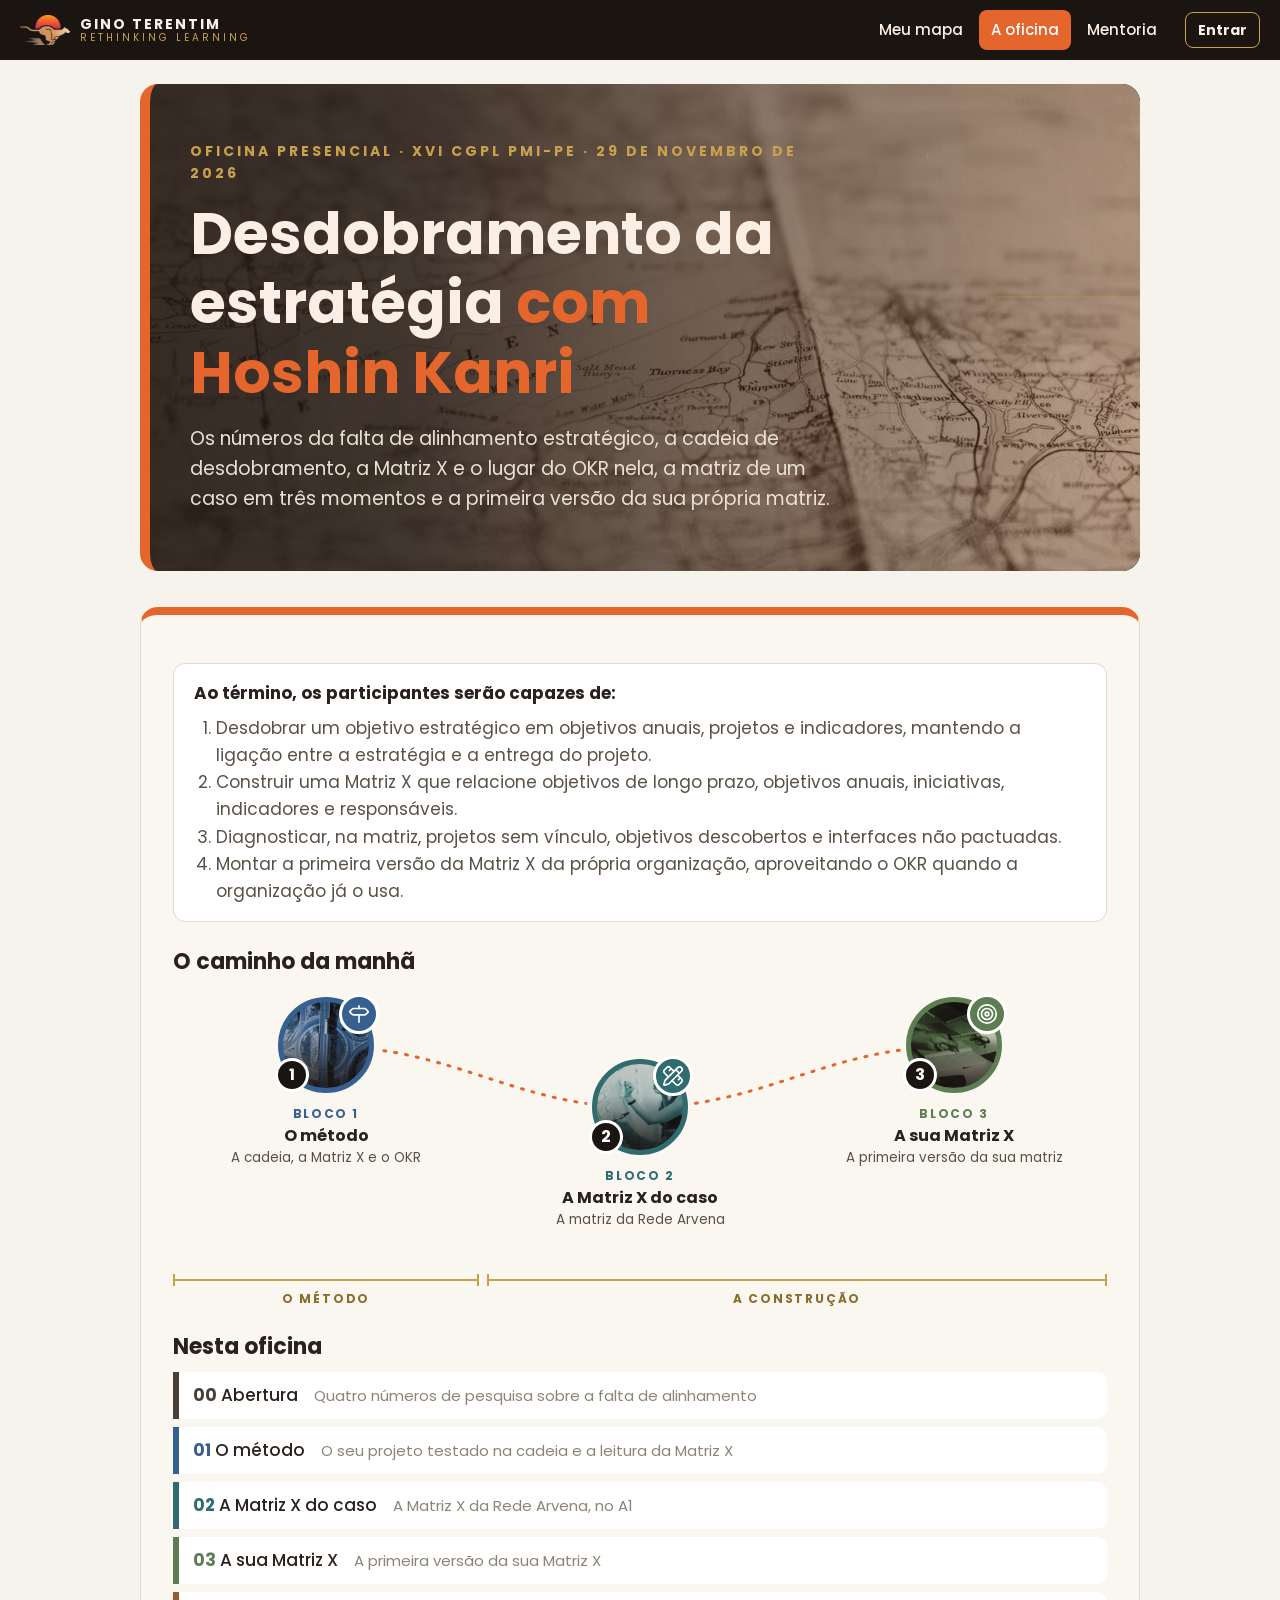
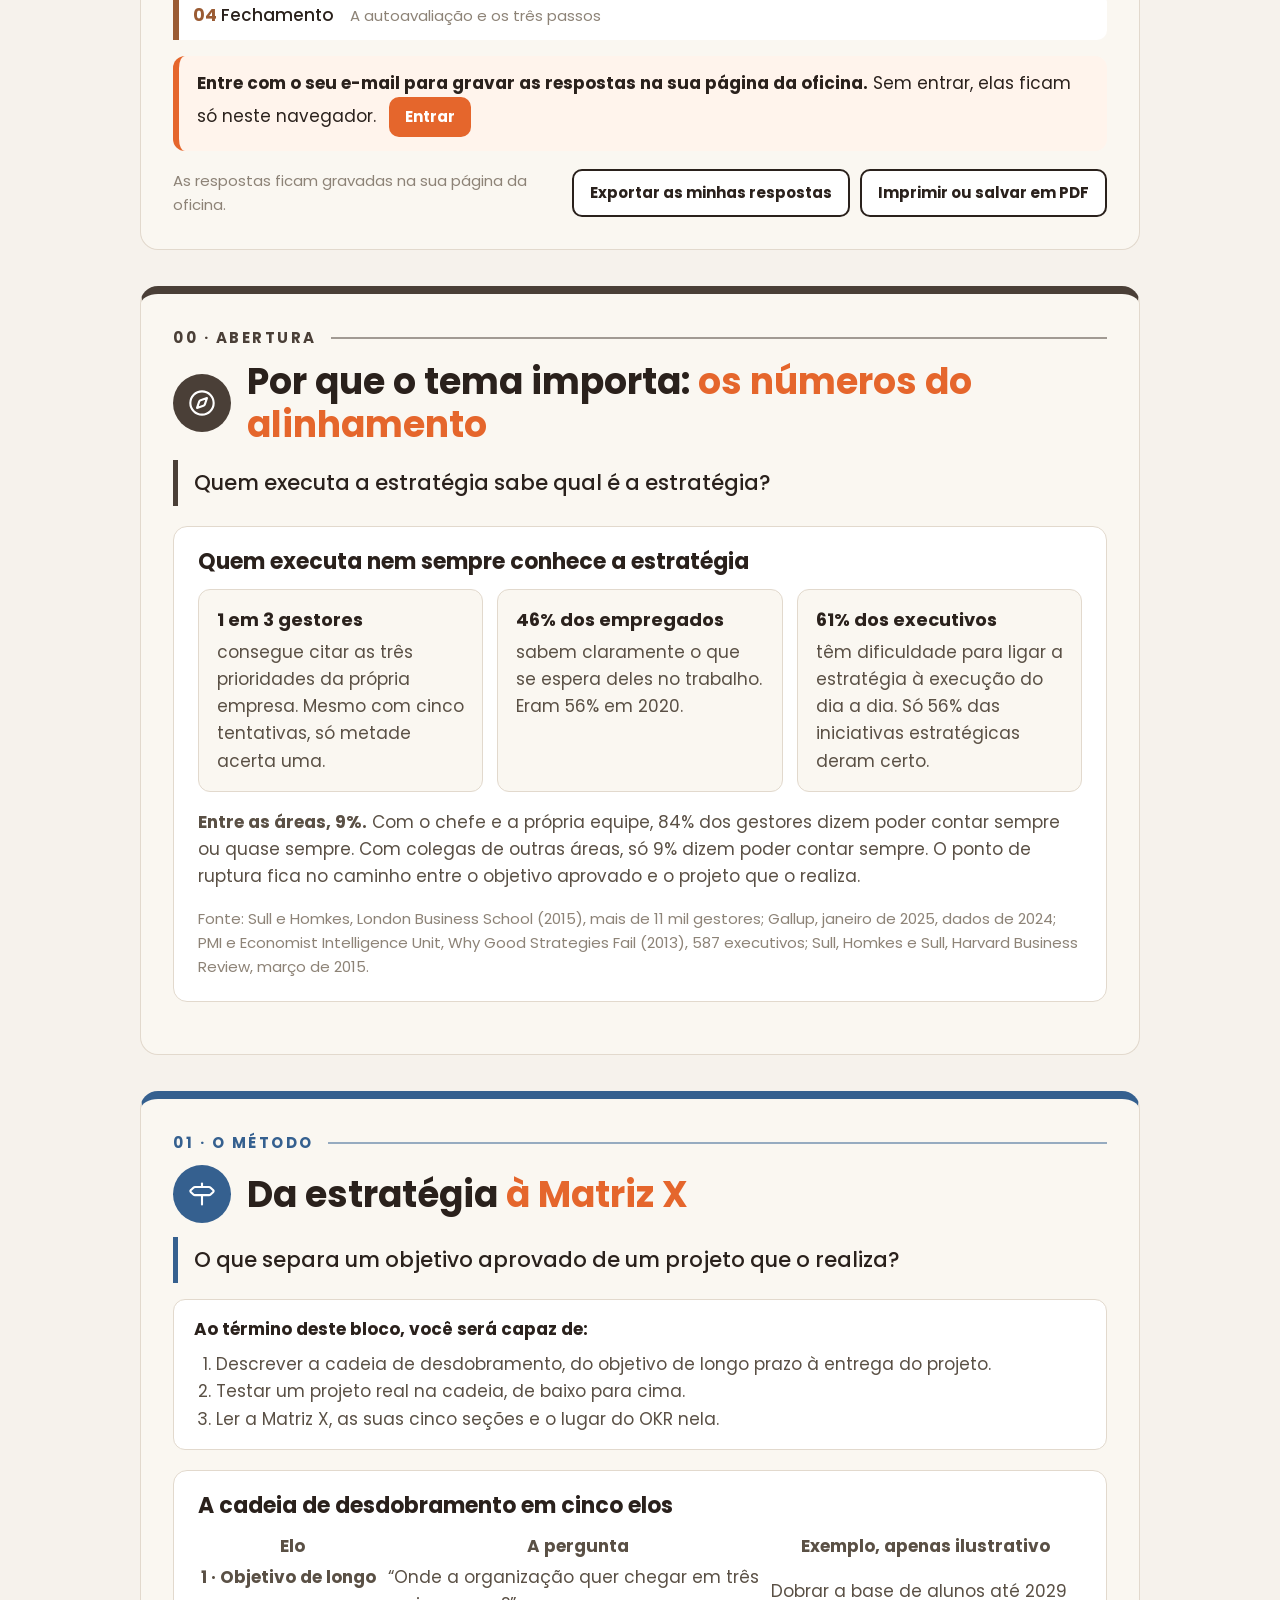
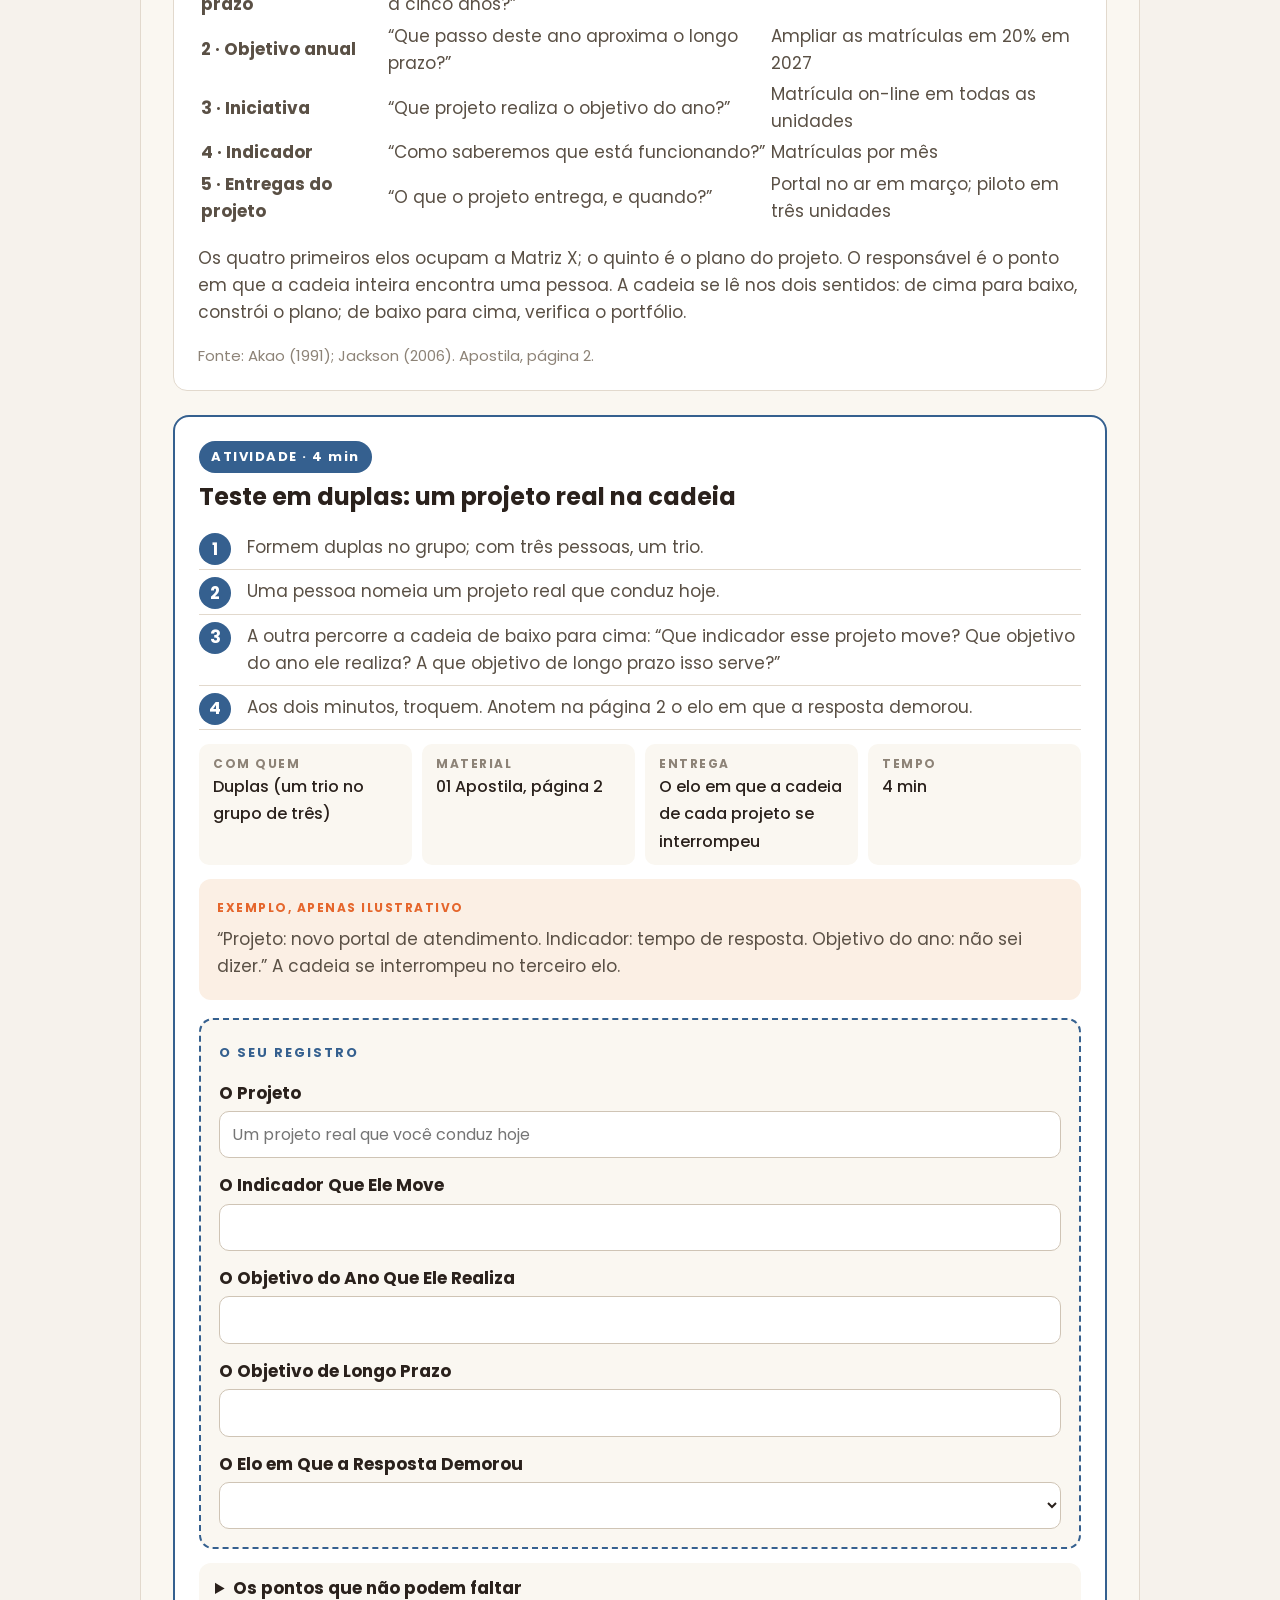
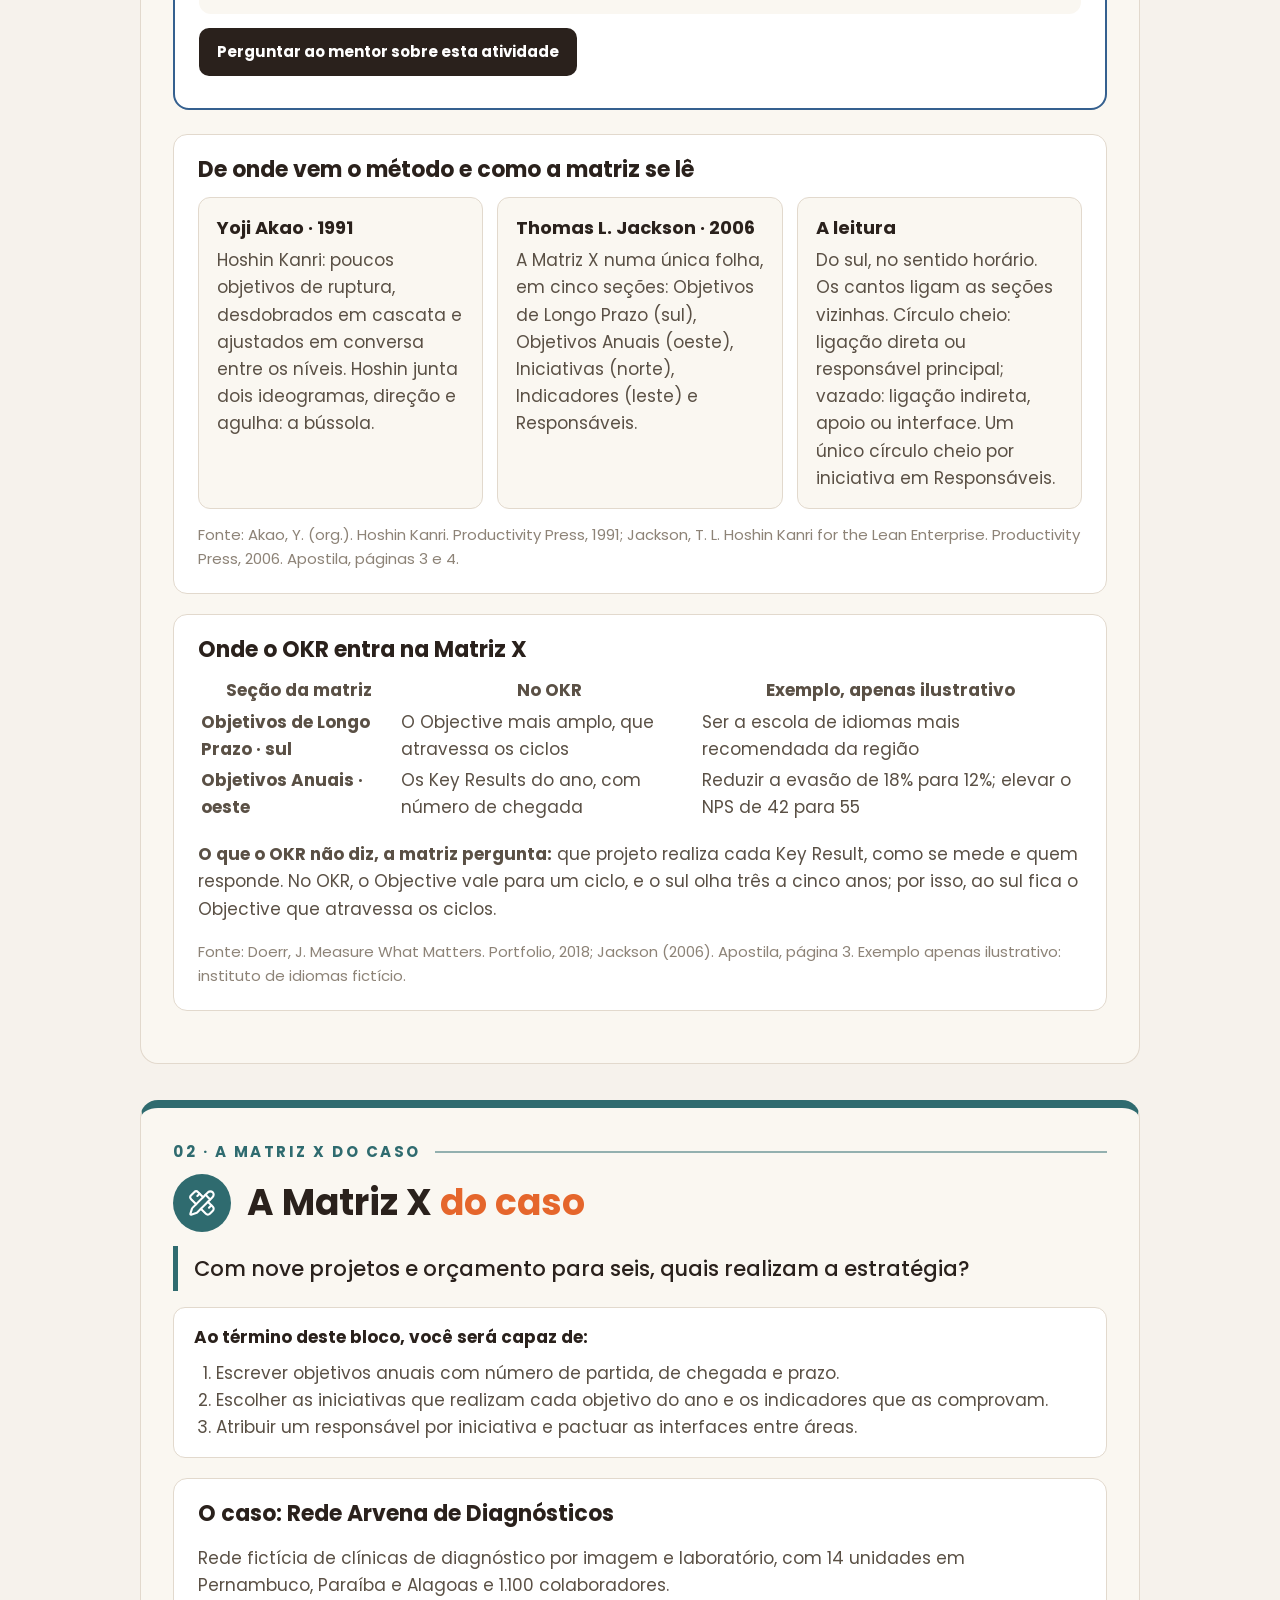
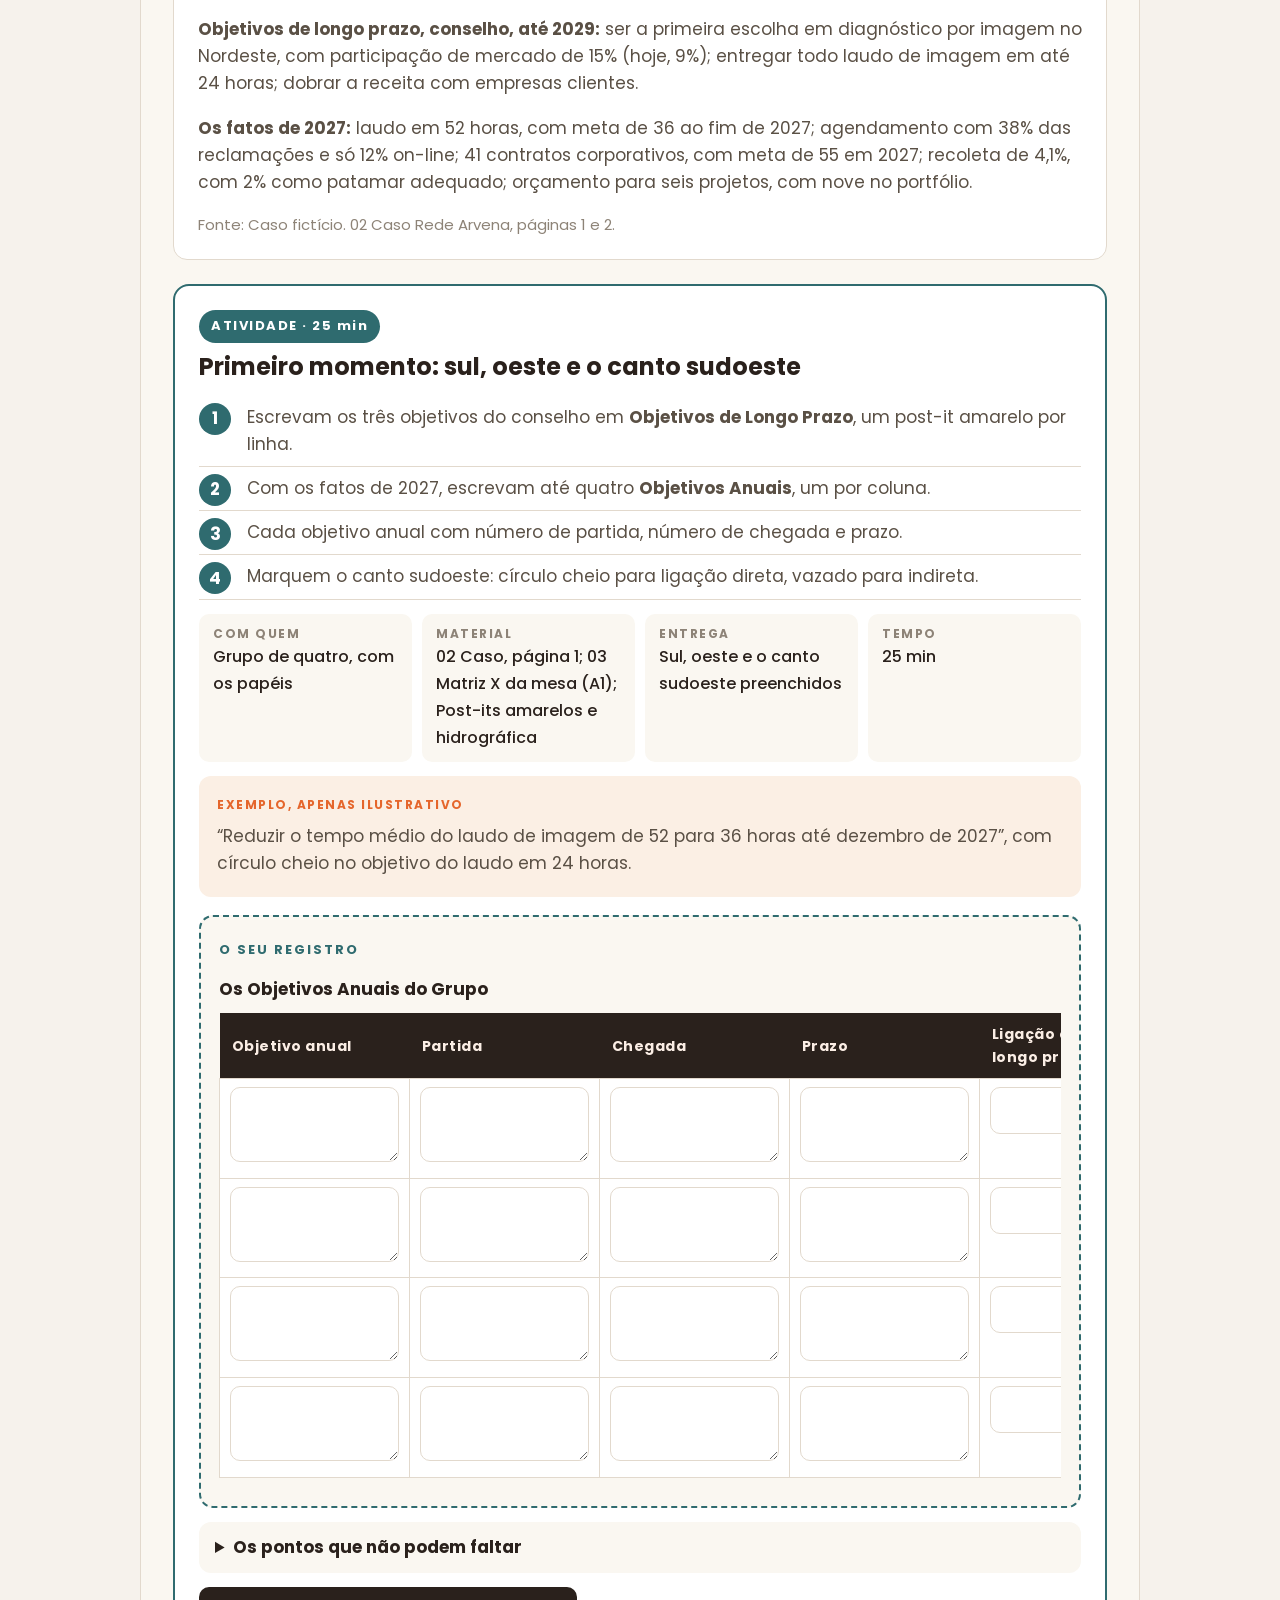
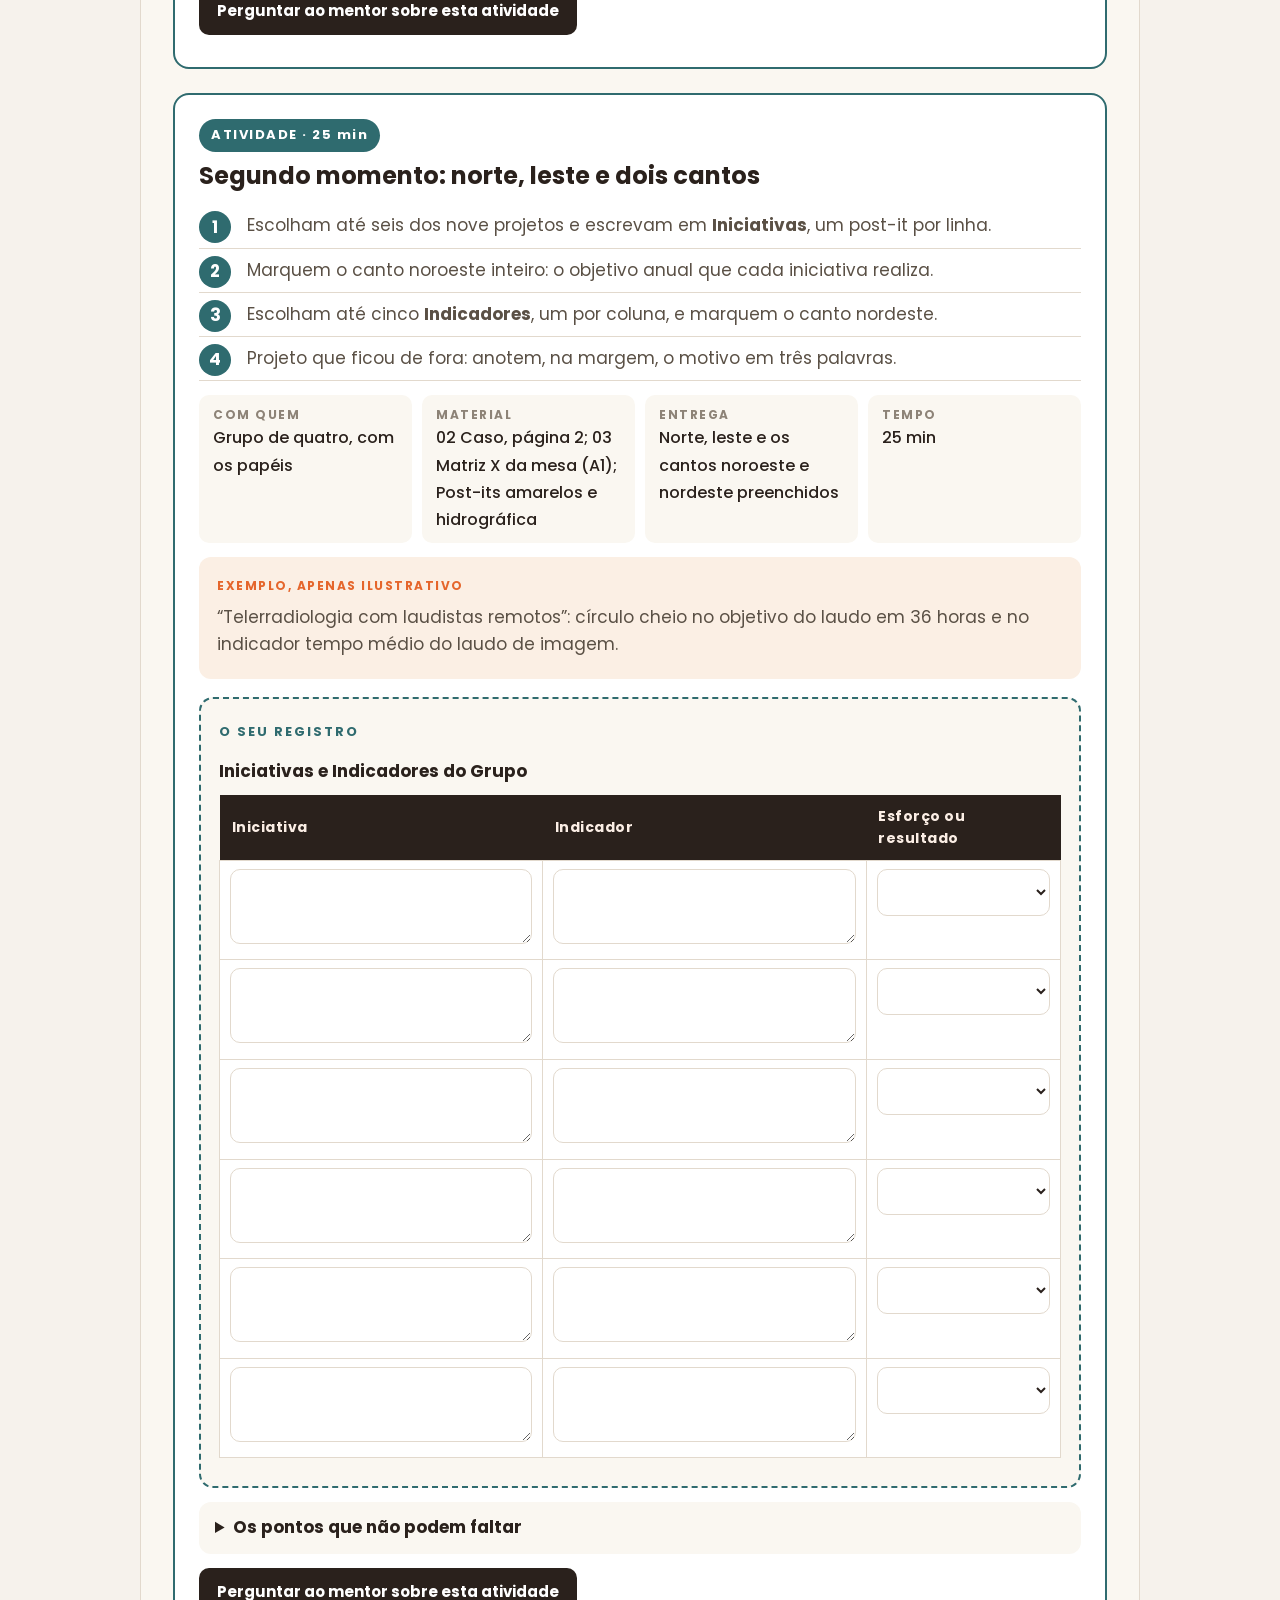
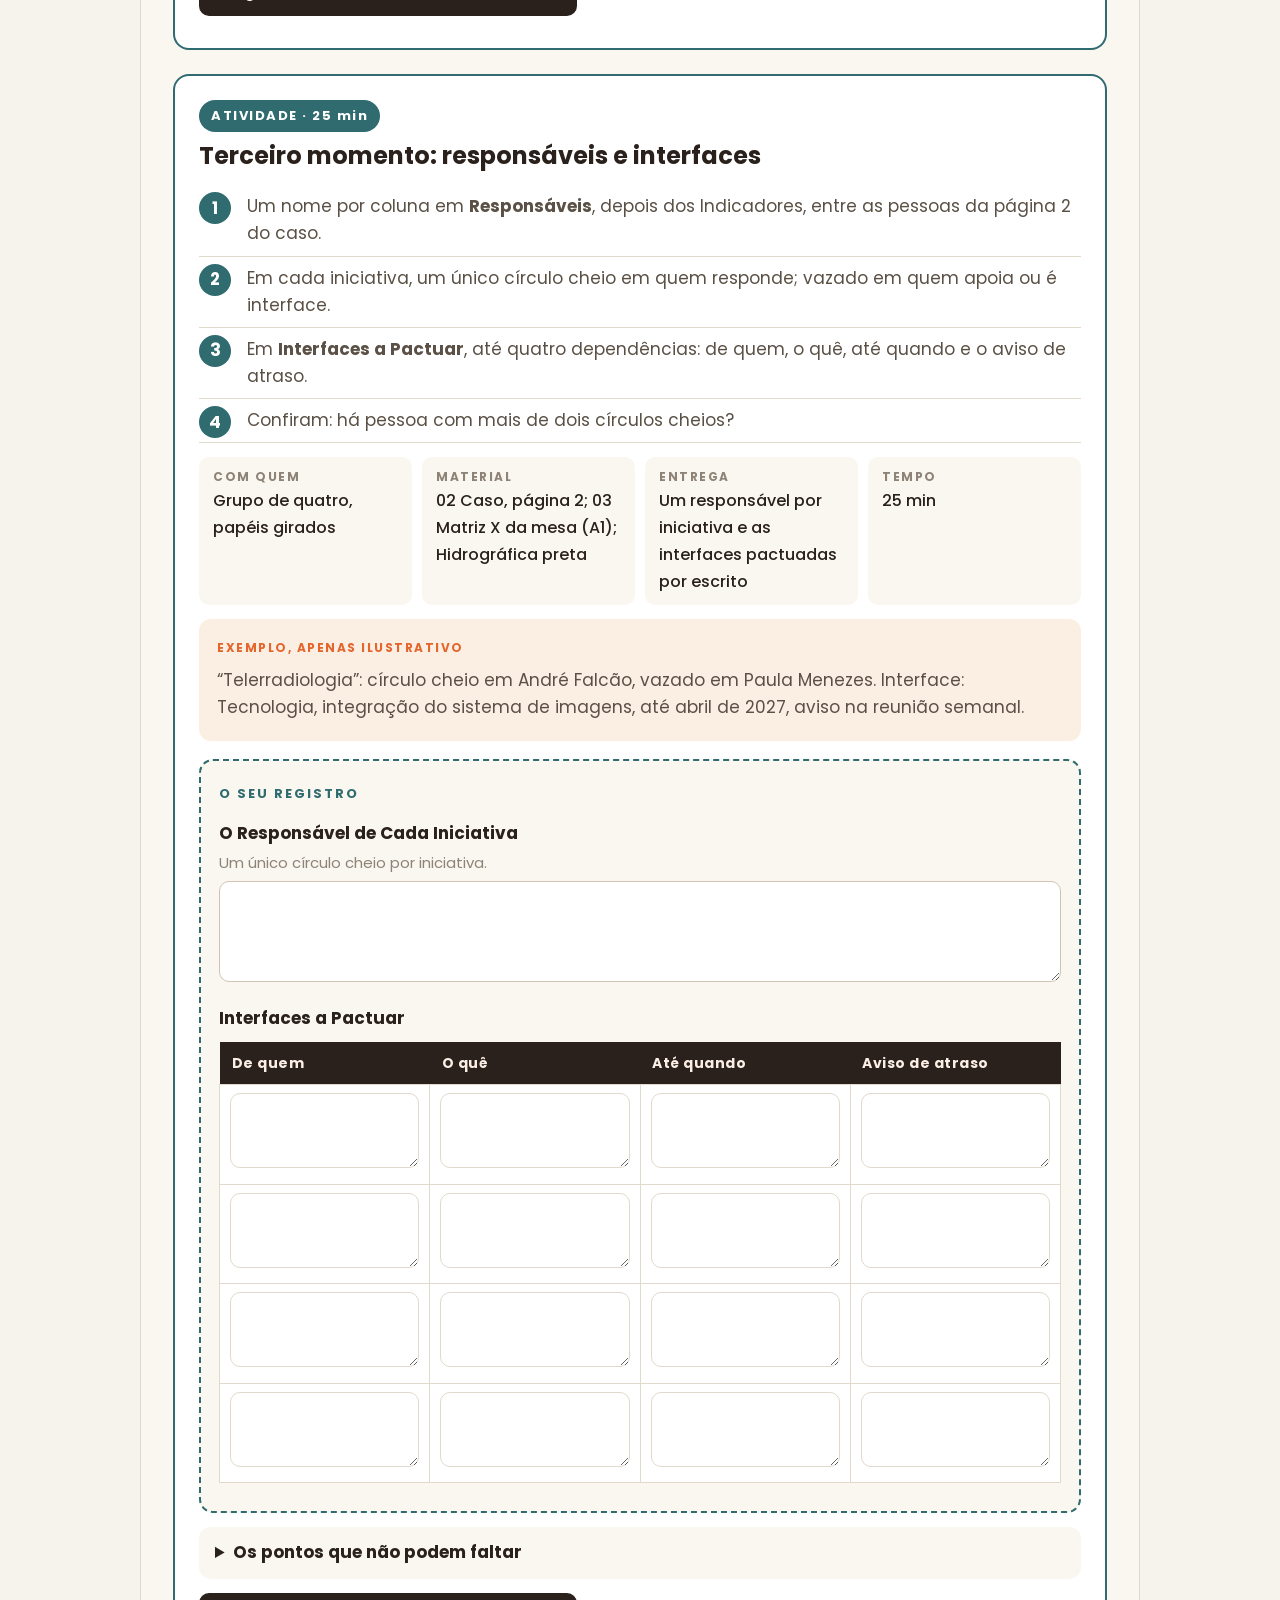
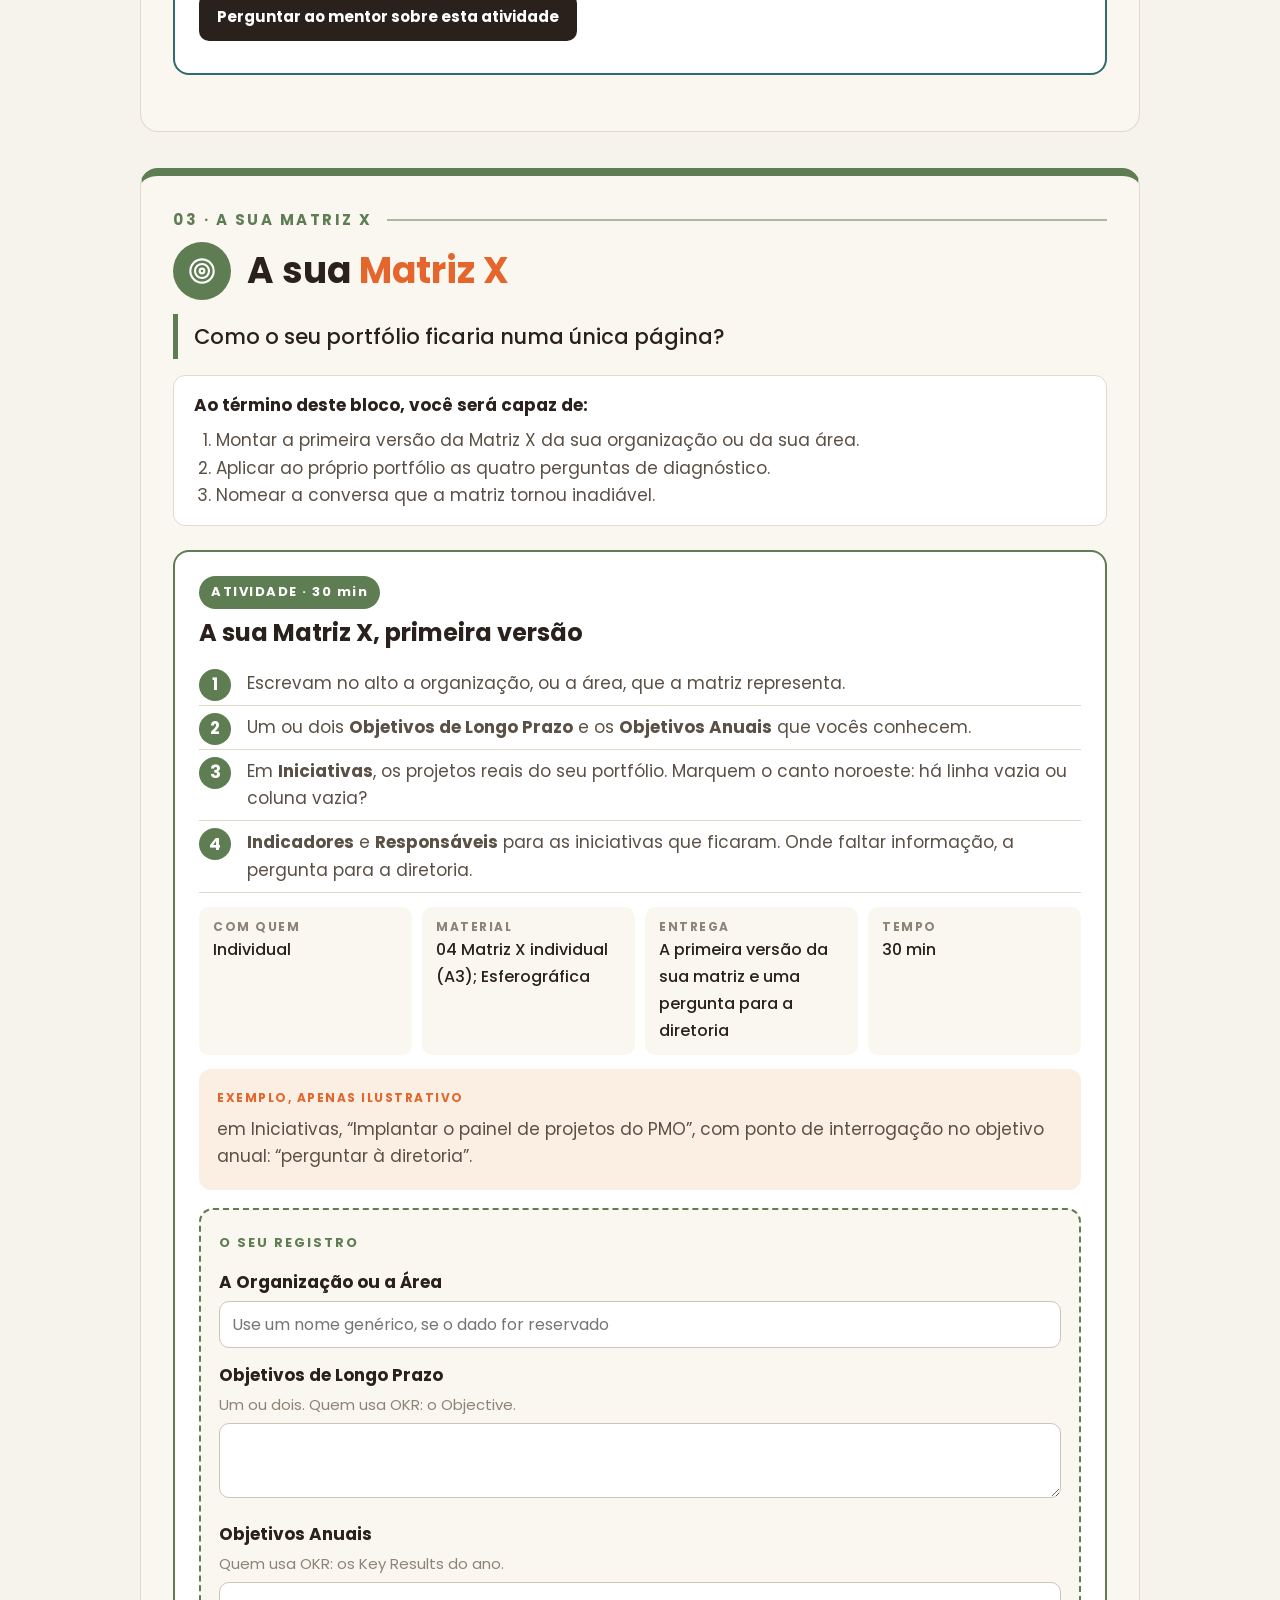
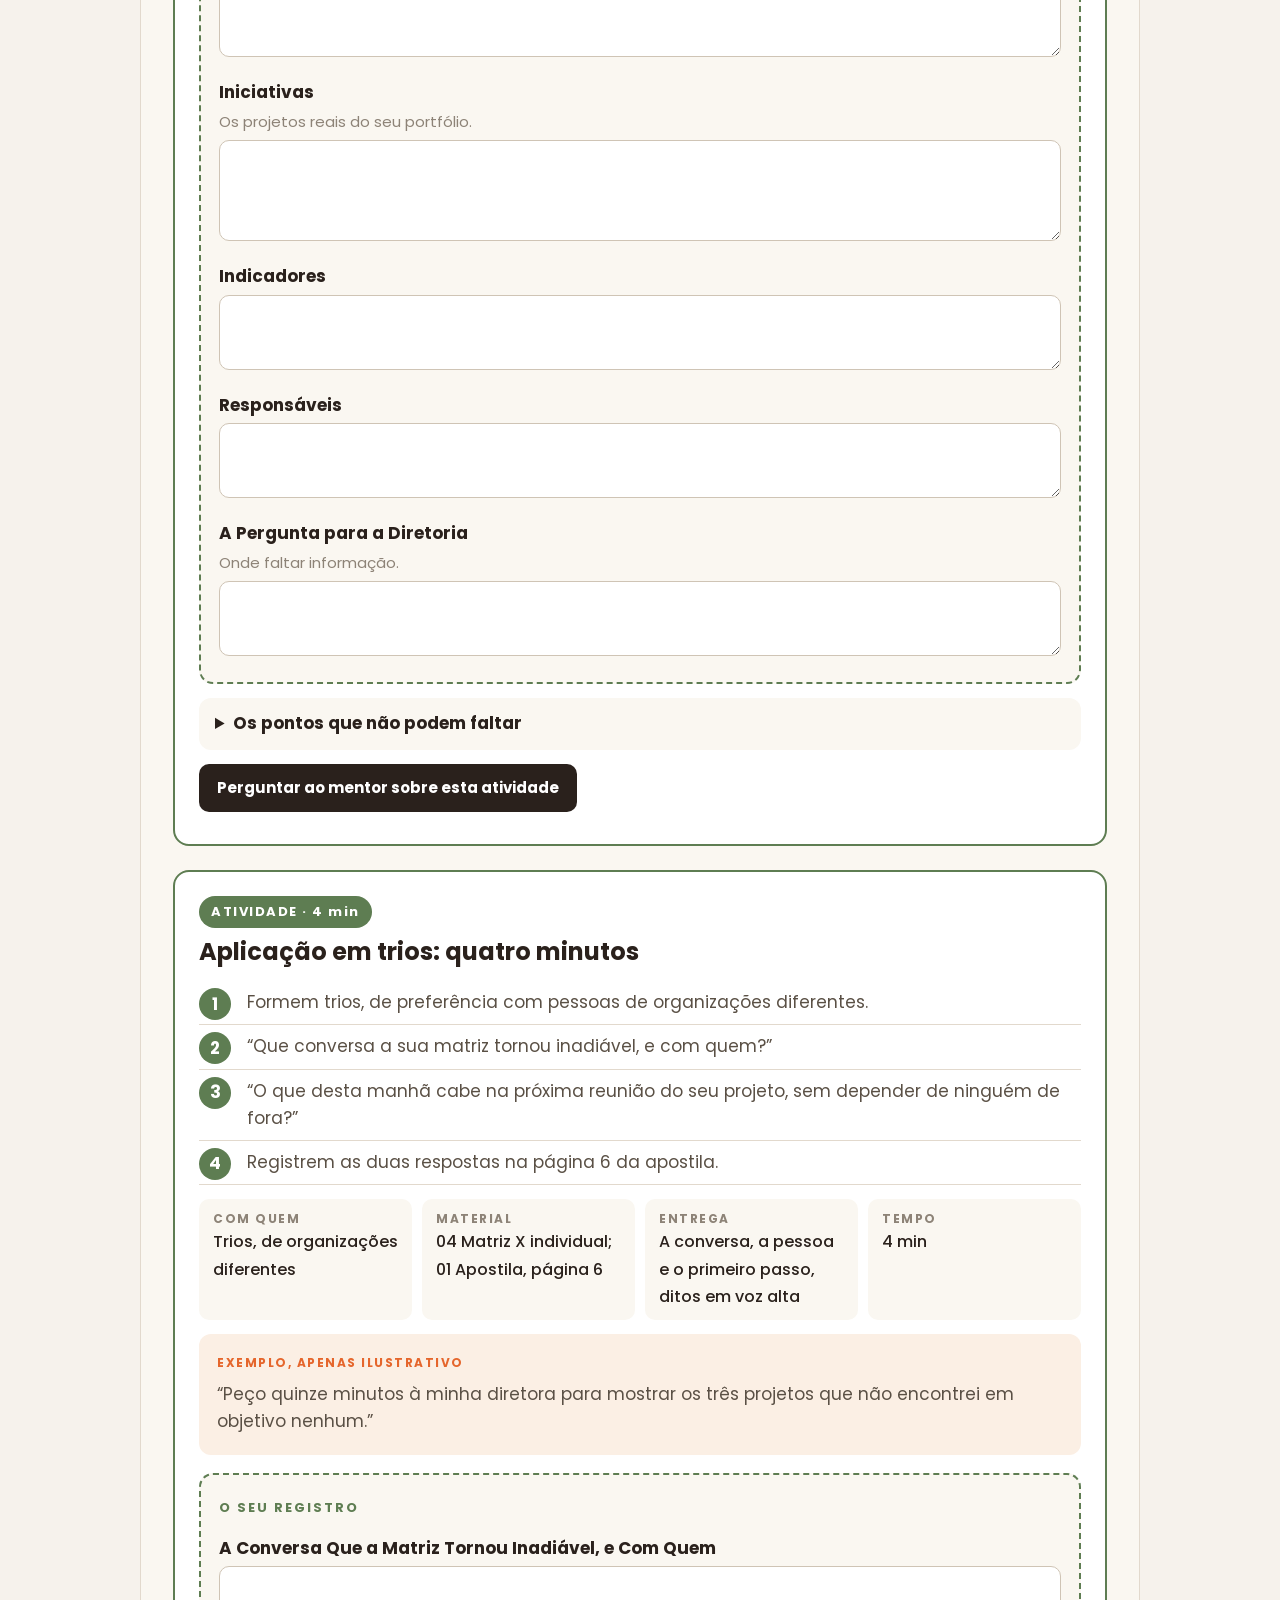
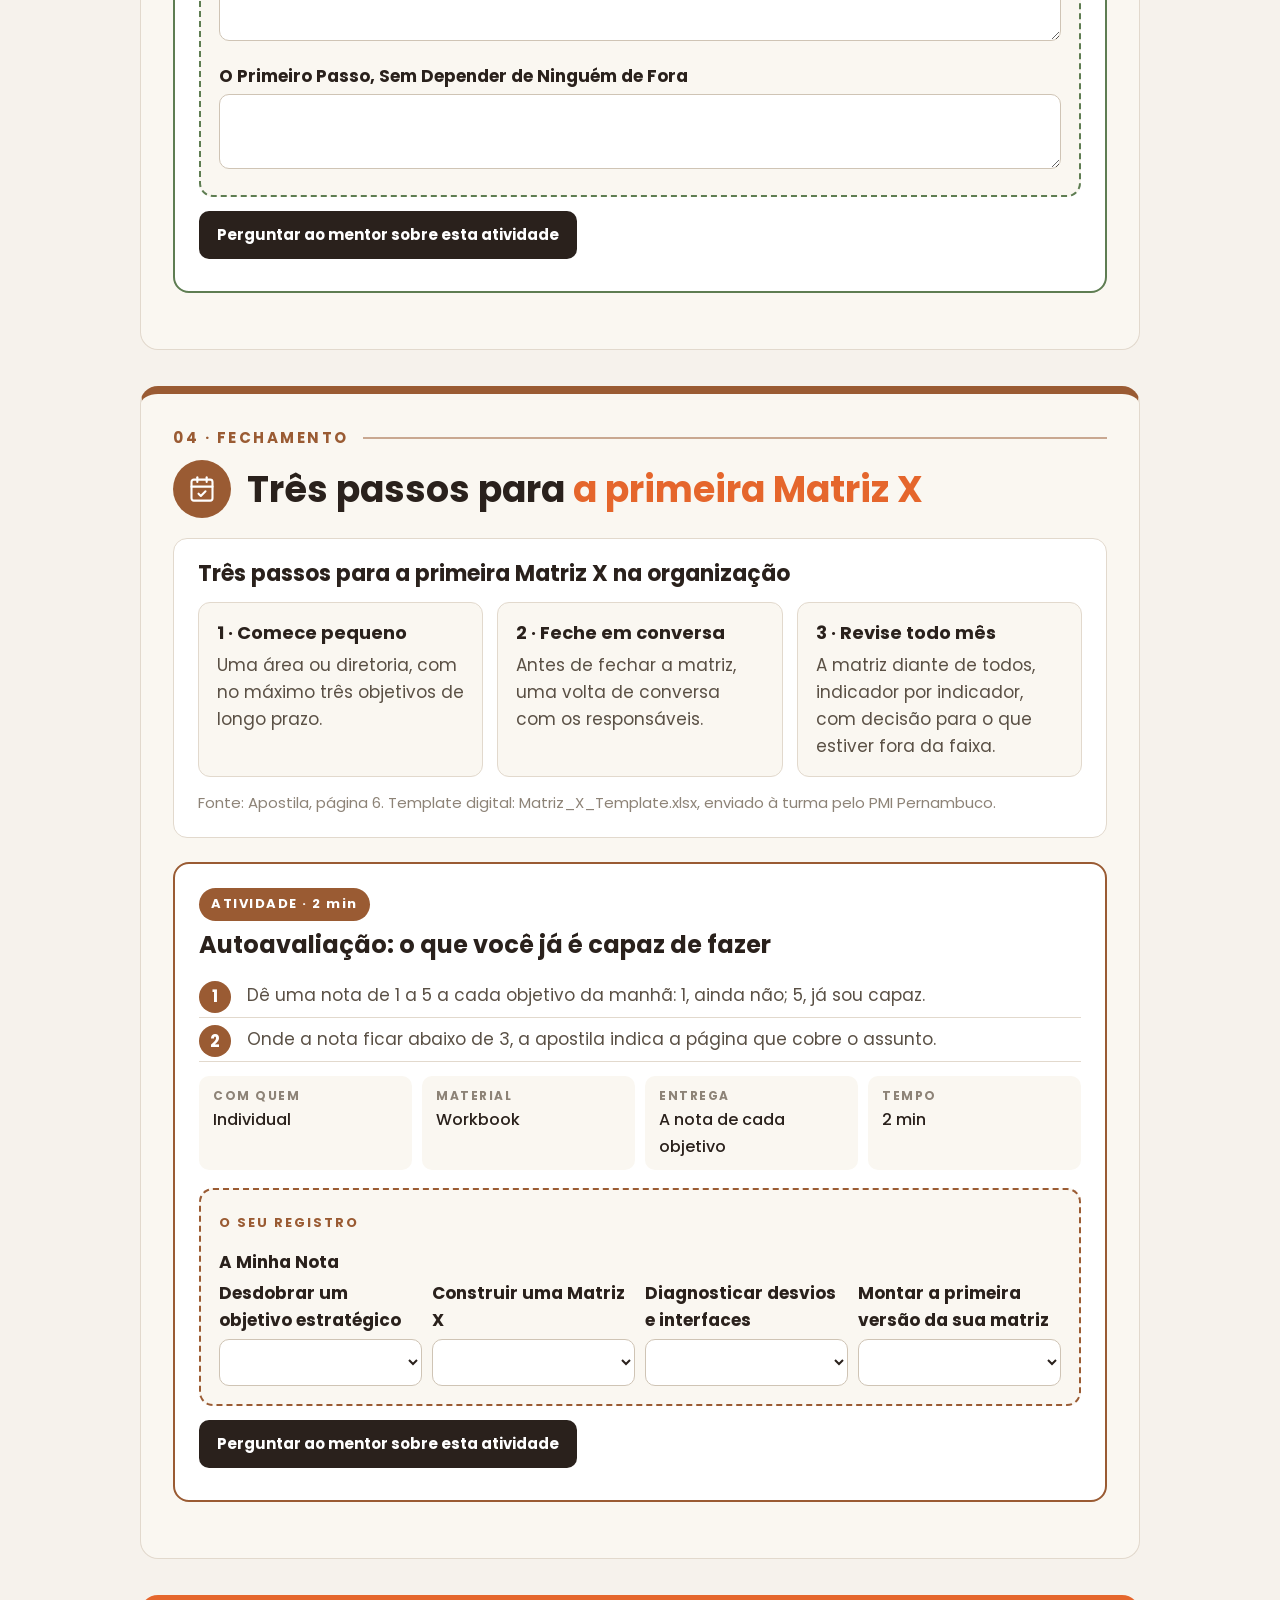
==== commit d0d19949: "Workbook v7: passo 1 do terceiro momento igual ao slide 29 (Responsáveis depois dos Indicadores) Co-" ====
--- a/docs/e1.html
+++ b/docs/e1.html
@@ -317,7 +317,7 @@
 </style></head>
 <body data-pg="e1">
 <header class="topo"><a class="marca" href="index.html"><img src="logo-gt-mark.png" alt=""><span><b>GINO TERENTIM</b><i>RETHINKING LEARNING</i></span></a><nav class="nav"><a href="index.html">Meu mapa</a><a href="e1.html">A oficina</a><a href="mentoria.html">Mentoria</a></nav><span class="conta" data-conta></span></header>
-<main><section class="capa capa--foto" style="--tom:#E5662C;--foto:url(img/e1.jpg)"><p class="capa__k">OFICINA PRESENCIAL · XVI CGPL PMI-PE · 29 DE NOVEMBRO DE 2026</p><h1>Desdobramento da estratégia <em>com Hoshin Kanri</em></h1><p class="capa__l">Os números da falta de alinhamento estratégico, a cadeia de desdobramento, a Matriz X e o lugar do OKR nela, a matriz de um caso em três momentos e a primeira versão da sua própria matriz.</p></section><section class="bloco bloco--abre"><div class="capaz"><b>Ao término, os participantes serão capazes de:</b><ol><li>Desdobrar um objetivo estratégico em objetivos anuais, projetos e indicadores, mantendo a ligação entre a estratégia e a entrega do projeto.</li><li>Construir uma Matriz X que relacione objetivos de longo prazo, objetivos anuais, iniciativas, indicadores e responsáveis.</li><li>Diagnosticar, na matriz, projetos sem vínculo, objetivos descobertos e interfaces não pactuadas.</li><li>Montar a primeira versão da Matriz X da própria organização, aproveitando o OKR quando a organização já o usa.</li></ol></div><h3>O caminho da manhã</h3><div class="rota"><svg class="rota__linha" viewBox="0 0 1000 200" preserveAspectRatio="none" aria-hidden="true"><path d="M167,62 C300,62 367,138 500,138 S700,62 833,62"/></svg><a class="parada " data-parada="b1" style="--tom:#35608F" href="e1.html#e1-b1" data-abre="2026-11-29" data-abre-txt="Abre em 29/11"><span class="parada__foto" style="background-image:url(img/p1.jpg)"><span class="parada__n">1</span><span class="parada__ic"><svg  class="lucide lucide-signpost"  xmlns="http://www.w3.org/2000/svg"  width="22"  height="22"  viewBox="0 0 24 24"  fill="none"  stroke="#FFFFFF"  stroke-width="1.8"  stroke-linecap="round"  stroke-linejoin="round">  <path d="M12 13v8" />  <path d="M12 3v3" />  <path d="M18 6a2 2 0 0 1 1.387.56l2.307 2.22a1 1 0 0 1 0 1.44l-2.307 2.22A2 2 0 0 1 18 13H6a2 2 0 0 1-1.387-.56l-2.306-2.22a1 1 0 0 1 0-1.44l2.306-2.22A2 2 0 0 1 6 6z" /></svg></span></span><span class="parada__k">BLOCO 1</span><b>O método</b><em>A cadeia, a Matriz X e o OKR</em><small class="parada__c" data-cont></small></a><a class="parada " data-parada="b2" style="--tom:#2F6B6F" href="e1.html#e1-b2" data-abre="2026-11-29" data-abre-txt="Abre em 29/11"><span class="parada__foto" style="background-image:url(img/p2.jpg)"><span class="parada__n">2</span><span class="parada__ic"><svg  class="lucide lucide-pencil-ruler"  xmlns="http://www.w3.org/2000/svg"  width="22"  height="22"  viewBox="0 0 24 24"  fill="none"  stroke="#FFFFFF"  stroke-width="1.8"  stroke-linecap="round"  stroke-linejoin="round">  <path d="M13 7 8.7 2.7a2.41 2.41 0 0 0-3.4 0L2.7 5.3a2.41 2.41 0 0 0 0 3.4L7 13" />  <path d="m8 6 2-2" />  <path d="m18 16 2-2" />  <path d="m17 11 4.3 4.3c.94.94.94 2.46 0 3.4l-2.6 2.6c-.94.94-2.46.94-3.4 0L11 17" />  <path d="M21.174 6.812a1 1 0 0 0-3.986-3.987L3.842 16.174a2 2 0 0 0-.5.83l-1.321 4.352a.5.5 0 0 0 .623.622l4.353-1.32a2 2 0 0 0 .83-.497z" />  <path d="m15 5 4 4" /></svg></span></span><span class="parada__k">BLOCO 2</span><b>A Matriz X do caso</b><em>A matriz da Rede Arvena</em><small class="parada__c" data-cont></small></a><a class="parada " data-parada="b3" style="--tom:#5E7D52" href="e1.html#e1-b3" data-abre="2026-11-29" data-abre-txt="Abre em 29/11"><span class="parada__foto" style="background-image:url(img/p3.jpg)"><span class="parada__n">3</span><span class="parada__ic"><svg  class="lucide lucide-target"  xmlns="http://www.w3.org/2000/svg"  width="22"  height="22"  viewBox="0 0 24 24"  fill="none"  stroke="#FFFFFF"  stroke-width="1.8"  stroke-linecap="round"  stroke-linejoin="round">  <circle cx="12" cy="12" r="10" />  <circle cx="12" cy="12" r="6" />  <circle cx="12" cy="12" r="2" /></svg></span></span><span class="parada__k">BLOCO 3</span><b>A sua Matriz X</b><em>A primeira versão da sua matriz</em><small class="parada__c" data-cont></small></a><div class="rota__fases"><span style="grid-column:span 1">O método</span><span style="grid-column:span 2">A construção</span></div></div><h3>Nesta oficina</h3><ol class="indice"><li style="--tom:#4A3F37"><a href="#e1-b0"><b>00</b> Abertura</a><span>Quatro números de pesquisa sobre a falta de alinhamento</span></li><li style="--tom:#35608F"><a href="#e1-b1"><b>01</b> O método</a><span>O seu projeto testado na cadeia e a leitura da Matriz X</span></li><li style="--tom:#2F6B6F"><a href="#e1-b2"><b>02</b> A Matriz X do caso</a><span>A Matriz X da Rede Arvena, no A1</span></li><li style="--tom:#5E7D52"><a href="#e1-b3"><b>03</b> A sua Matriz X</a><span>A primeira versão da sua Matriz X</span></li><li style="--tom:#9A5B33"><a href="#e1-b4"><b>04</b> Fechamento</a><span>A autoavaliação e os três passos</span></li></ol><div class="aviso-conta" data-aviso-conta hidden><b>Entre com o seu e-mail para gravar as respostas na sua página da oficina.</b> Sem entrar, elas ficam só neste navegador. <a class="btn" href="index.html">Entrar</a></div><div class="barra"><span class="barra__s" data-salvo>As respostas ficam gravadas na sua página da oficina.</span><button type="button" class="btn btn--sec" data-exportar>Exportar as minhas respostas</button><button type="button" class="btn btn--sec" data-imprimir>Imprimir ou salvar em PDF</button></div></section><section class="bloco" id="e1-b0" style="--tom:#4A3F37"><div class="eyebrow"><span>00 · ABERTURA</span><i></i></div><div class="bloco__t"><span class="disco"><svg  class="lucide lucide-compass"  xmlns="http://www.w3.org/2000/svg"  width="28"  height="28"  viewBox="0 0 24 24"  fill="none"  stroke="#FFFFFF"  stroke-width="1.8"  stroke-linecap="round"  stroke-linejoin="round">  <circle cx="12" cy="12" r="10" />  <path d="m16.24 7.76-1.804 5.411a2 2 0 0 1-1.265 1.265L7.76 16.24l1.804-5.411a2 2 0 0 1 1.265-1.265z" /></svg></span><h2>Por que o tema importa: <em>os números do alinhamento</em></h2></div><p class="pergunta">Quem executa a estratégia sabe qual é a estratégia?</p><article class="conceito"><h3>Quem executa nem sempre conhece a estratégia</h3><div class='cards3'><div><b>1 em 3 gestores</b><p>consegue citar as três prioridades da própria empresa. Mesmo com cinco tentativas, só metade acerta uma.</p></div><div><b>46% dos empregados</b><p>sabem claramente o que se espera deles no trabalho. Eram 56% em 2020.</p></div><div><b>61% dos executivos</b><p>têm dificuldade para ligar a estratégia à execução do dia a dia. Só 56% das iniciativas estratégicas deram certo.</p></div></div><p><b>Entre as áreas, 9%.</b> Com o chefe e a própria equipe, 84% dos gestores dizem poder contar sempre ou quase sempre. Com colegas de outras áreas, só 9% dizem poder contar sempre. O ponto de ruptura fica no caminho entre o objetivo aprovado e o projeto que o realiza.</p><p class="fonte">Fonte: Sull e Homkes, London Business School (2015), mais de 11 mil gestores; Gallup, janeiro de 2025, dados de 2024; PMI e Economist Intelligence Unit, Why Good Strategies Fail (2013), 587 executivos; Sull, Homkes e Sull, Harvard Business Review, março de 2015.</p></article></section><section class="bloco" id="e1-b1" style="--tom:#35608F"><div class="eyebrow"><span>01 · O MÉTODO</span><i></i></div><div class="bloco__t"><span class="disco"><svg  class="lucide lucide-signpost"  xmlns="http://www.w3.org/2000/svg"  width="28"  height="28"  viewBox="0 0 24 24"  fill="none"  stroke="#FFFFFF"  stroke-width="1.8"  stroke-linecap="round"  stroke-linejoin="round">  <path d="M12 13v8" />  <path d="M12 3v3" />  <path d="M18 6a2 2 0 0 1 1.387.56l2.307 2.22a1 1 0 0 1 0 1.44l-2.307 2.22A2 2 0 0 1 18 13H6a2 2 0 0 1-1.387-.56l-2.306-2.22a1 1 0 0 1 0-1.44l2.306-2.22A2 2 0 0 1 6 6z" /></svg></span><h2>Da estratégia <em>à Matriz X</em></h2></div><p class="pergunta">O que separa um objetivo aprovado de um projeto que o realiza?</p><div class="capaz"><b>Ao término deste bloco, você será capaz de:</b><ol><li>Descrever a cadeia de desdobramento, do objetivo de longo prazo à entrega do projeto.</li><li>Testar um projeto real na cadeia, de baixo para cima.</li><li>Ler a Matriz X, as suas cinco seções e o lugar do OKR nela.</li></ol></div><article class="conceito"><h3>A cadeia de desdobramento em cinco elos</h3><table class='tabela-c'><tr><th>Elo</th><th>A pergunta</th><th>Exemplo, apenas ilustrativo</th></tr><tr><td><b>1 · Objetivo de longo prazo</b></td><td>“Onde a organização quer chegar em três a cinco anos?”</td><td>Dobrar a base de alunos até 2029</td></tr><tr><td><b>2 · Objetivo anual</b></td><td>“Que passo deste ano aproxima o longo prazo?”</td><td>Ampliar as matrículas em 20% em 2027</td></tr><tr><td><b>3 · Iniciativa</b></td><td>“Que projeto realiza o objetivo do ano?”</td><td>Matrícula on-line em todas as unidades</td></tr><tr><td><b>4 · Indicador</b></td><td>“Como saberemos que está funcionando?”</td><td>Matrículas por mês</td></tr><tr><td><b>5 · Entregas do projeto</b></td><td>“O que o projeto entrega, e quando?”</td><td>Portal no ar em março; piloto em três unidades</td></tr></table><p>Os quatro primeiros elos ocupam a Matriz X; o quinto é o plano do projeto. O responsável é o ponto em que a cadeia inteira encontra uma pessoa. A cadeia se lê nos dois sentidos: de cima para baixo, constrói o plano; de baixo para cima, verifica o portfólio.</p><p class="fonte">Fonte: Akao (1991); Jackson (2006). Apostila, página 2.</p></article><article class="atividade" id="e1-a1"><div class="atividade__cab"><span class="selo">ATIVIDADE · 4 min</span></div><h3>Teste em duplas: um projeto real na cadeia</h3><ol class="passos"><li>Formem duplas no grupo; com três pessoas, um trio.</li><li>Uma pessoa nomeia um projeto real que conduz hoje.</li><li>A outra percorre a cadeia de baixo para cima: “Que indicador esse projeto move? Que objetivo do ano ele realiza? A que objetivo de longo prazo isso serve?”</li><li>Aos dois minutos, troquem. Anotem na página 2 o elo em que a resposta demorou.</li></ol><div class="meta"><div><span>Com quem</span><b>Duplas (um trio no grupo de três)</b></div><div><span>Material</span><b>01 Apostila, página 2</b></div><div><span>Entrega</span><b>O elo em que a cadeia de cada projeto se interrompeu</b></div><div><span>Tempo</span><b>4 min</b></div></div><div class="exemplo"><span>EXEMPLO, APENAS ILUSTRATIVO</span><p>“Projeto: novo portal de atendimento. Indicador: tempo de resposta. Objetivo do ano: não sei dizer.” A cadeia se interrompeu no terceiro elo.</p></div><div class="registro"><span class="registro__t">O SEU REGISTRO</span><div class="campo"><label for="e1.a1.proj"><b>O Projeto</b></label><input type="text" id="e1.a1.proj" data-k="e1.a1.proj" placeholder="Um projeto real que você conduz hoje"></div><div class="campo"><label for="e1.a1.ind"><b>O Indicador Que Ele Move</b></label><input type="text" id="e1.a1.ind" data-k="e1.a1.ind" placeholder=""></div><div class="campo"><label for="e1.a1.ano"><b>O Objetivo do Ano Que Ele Realiza</b></label><input type="text" id="e1.a1.ano" data-k="e1.a1.ano" placeholder=""></div><div class="campo"><label for="e1.a1.lp"><b>O Objetivo de Longo Prazo</b></label><input type="text" id="e1.a1.lp" data-k="e1.a1.lp" placeholder=""></div><div class="campo"><label for="e1.a1.elo"><b>O Elo em Que a Resposta Demorou</b></label><select id="e1.a1.elo" data-k="e1.a1.elo"><option></option><option>Indicador</option><option>Objetivo do ano</option><option>Objetivo de longo prazo</option><option>A cadeia se completou</option></select></div></div><details class="pontos"><summary>Os pontos que não podem faltar</summary><ul><li>Projeto sem vínculo: tem responsável, orçamento e cronograma, e nenhum objetivo anual depende dele. Na matriz, linha vazia no canto noroeste.</li><li>Objetivo descoberto: a meta está aprovada, com número e prazo, e nenhum projeto a realiza. Na matriz, coluna vazia no canto noroeste.</li><li>Indicador de esforço: reuniões realizadas, horas de treinamento, documentos publicados; o trabalho feito, sem o que mudou. Na matriz, fica invisível e depende de uma pergunta.</li></ul></details><div class="duvidas" data-duvida="Teste em duplas: um projeto real na cadeia"><p class="mentor"><button type="button" class="btn btn--mentor" data-duvida-abrir>Perguntar ao mentor sobre esta atividade</button></p><div class="duvidas__form" hidden><label class="duvidas__l">A sua dúvida para o Gino Terentim<textarea rows="4" placeholder="Escreva a dúvida com o contexto da sua adoção. Use o papel das pessoas, e não o nome."></textarea></label><div class="duvidas__acoes"><button type="button" class="btn" data-duvida-enviar>Enviar a dúvida</button><button type="button" class="btn btn--sec" data-duvida-cancelar>Cancelar</button></div></div><p class="duvidas__msg" aria-live="polite"></p><div class="duvidas__lista"></div></div></article><article class="conceito"><h3>De onde vem o método e como a matriz se lê</h3><div class='cards3'><div><b>Yoji Akao · 1991</b><p>Hoshin Kanri: poucos objetivos de ruptura, desdobrados em cascata e ajustados em conversa entre os níveis. Hoshin junta dois ideogramas, direção e agulha: a bússola.</p></div><div><b>Thomas L. Jackson · 2006</b><p>A Matriz X numa única folha, em cinco seções: Objetivos de Longo Prazo (sul), Objetivos Anuais (oeste), Iniciativas (norte), Indicadores (leste) e Responsáveis.</p></div><div><b>A leitura</b><p>Do sul, no sentido horário. Os cantos ligam as seções vizinhas. Círculo cheio: ligação direta ou responsável principal; vazado: ligação indireta, apoio ou interface. Um único círculo cheio por iniciativa em Responsáveis.</p></div></div><p class="fonte">Fonte: Akao, Y. (org.). Hoshin Kanri. Productivity Press, 1991; Jackson, T. L. Hoshin Kanri for the Lean Enterprise. Productivity Press, 2006. Apostila, páginas 3 e 4.</p></article><article class="conceito"><h3>Onde o OKR entra na Matriz X</h3><table class='tabela-c'><tr><th>Seção da matriz</th><th>No OKR</th><th>Exemplo, apenas ilustrativo</th></tr><tr><td><b>Objetivos de Longo Prazo · sul</b></td><td>O Objective mais amplo, que atravessa os ciclos</td><td>Ser a escola de idiomas mais recomendada da região</td></tr><tr><td><b>Objetivos Anuais · oeste</b></td><td>Os Key Results do ano, com número de chegada</td><td>Reduzir a evasão de 18% para 12%; elevar o NPS de 42 para 55</td></tr></table><p><b>O que o OKR não diz, a matriz pergunta:</b> que projeto realiza cada Key Result, como se mede e quem responde. No OKR, o Objective vale para um ciclo, e o sul olha três a cinco anos; por isso, ao sul fica o Objective que atravessa os ciclos.</p><p class="fonte">Fonte: Doerr, J. Measure What Matters. Portfolio, 2018; Jackson (2006). Apostila, página 3. Exemplo apenas ilustrativo: instituto de idiomas fictício.</p></article></section><section class="bloco" id="e1-b2" style="--tom:#2F6B6F"><div class="eyebrow"><span>02 · A MATRIZ X DO CASO</span><i></i></div><div class="bloco__t"><span class="disco"><svg  class="lucide lucide-pencil-ruler"  xmlns="http://www.w3.org/2000/svg"  width="28"  height="28"  viewBox="0 0 24 24"  fill="none"  stroke="#FFFFFF"  stroke-width="1.8"  stroke-linecap="round"  stroke-linejoin="round">  <path d="M13 7 8.7 2.7a2.41 2.41 0 0 0-3.4 0L2.7 5.3a2.41 2.41 0 0 0 0 3.4L7 13" />  <path d="m8 6 2-2" />  <path d="m18 16 2-2" />  <path d="m17 11 4.3 4.3c.94.94.94 2.46 0 3.4l-2.6 2.6c-.94.94-2.46.94-3.4 0L11 17" />  <path d="M21.174 6.812a1 1 0 0 0-3.986-3.987L3.842 16.174a2 2 0 0 0-.5.83l-1.321 4.352a.5.5 0 0 0 .623.622l4.353-1.32a2 2 0 0 0 .83-.497z" />  <path d="m15 5 4 4" /></svg></span><h2>A Matriz X <em>do caso</em></h2></div><p class="pergunta">Com nove projetos e orçamento para seis, quais realizam a estratégia?</p><div class="capaz"><b>Ao término deste bloco, você será capaz de:</b><ol><li>Escrever objetivos anuais com número de partida, de chegada e prazo.</li><li>Escolher as iniciativas que realizam cada objetivo do ano e os indicadores que as comprovam.</li><li>Atribuir um responsável por iniciativa e pactuar as interfaces entre áreas.</li></ol></div><article class="conceito"><h3>O caso: Rede Arvena de Diagnósticos</h3><p>Rede fictícia de clínicas de diagnóstico por imagem e laboratório, com 14 unidades em Pernambuco, Paraíba e Alagoas e 1.100 colaboradores.</p><p><b>Objetivos de longo prazo, conselho, até 2029:</b> ser a primeira escolha em diagnóstico por imagem no Nordeste, com participação de mercado de 15% (hoje, 9%); entregar todo laudo de imagem em até 24 horas; dobrar a receita com empresas clientes.</p><p><b>Os fatos de 2027:</b> laudo em 52 horas, com meta de 36 ao fim de 2027; agendamento com 38% das reclamações e só 12% on-line; 41 contratos corporativos, com meta de 55 em 2027; recoleta de 4,1%, com 2% como patamar adequado; orçamento para seis projetos, com nove no portfólio.</p><p class="fonte">Fonte: Caso fictício. 02 Caso Rede Arvena, páginas 1 e 2.</p></article><article class="atividade" id="e1-a6"><div class="atividade__cab"><span class="selo">ATIVIDADE · 25 min</span></div><h3>Primeiro momento: sul, oeste e o canto sudoeste</h3><ol class="passos"><li>Escrevam os três objetivos do conselho em <b>Objetivos de Longo Prazo</b>, um post-it amarelo por linha.</li><li>Com os fatos de 2027, escrevam até quatro <b>Objetivos Anuais</b>, um por coluna.</li><li>Cada objetivo anual com número de partida, número de chegada e prazo.</li><li>Marquem o canto sudoeste: círculo cheio para ligação direta, vazado para indireta.</li></ol><div class="meta"><div><span>Com quem</span><b>Grupo de quatro, com os papéis</b></div><div><span>Material</span><b>02 Caso, página 1; 03 Matriz X da mesa (A1); Post-its amarelos e hidrográfica</b></div><div><span>Entrega</span><b>Sul, oeste e o canto sudoeste preenchidos</b></div><div><span>Tempo</span><b>25 min</b></div></div><div class="exemplo"><span>EXEMPLO, APENAS ILUSTRATIVO</span><p>“Reduzir o tempo médio do laudo de imagem de 52 para 36 horas até dezembro de 2027”, com círculo cheio no objetivo do laudo em 24 horas.</p></div><div class="registro"><span class="registro__t">O SEU REGISTRO</span><div class="campo"><label for="e1.a6.t"><b>Os Objetivos Anuais do Grupo</b></label><div class="tabela-w"><table class="tabela" data-tabela="e1.a6.t"><thead><tr><th>Objetivo anual</th><th>Partida</th><th>Chegada</th><th>Prazo</th><th>Ligação com o longo prazo</th></tr></thead><tbody><tr><td data-th="Objetivo anual"><textarea data-k="e1.a6.t.0.0" rows="2" aria-label="Objetivo anual" placeholder=""></textarea></td><td data-th="Partida"><textarea data-k="e1.a6.t.0.1" rows="2" aria-label="Partida" placeholder=""></textarea></td><td data-th="Chegada"><textarea data-k="e1.a6.t.0.2" rows="2" aria-label="Chegada" placeholder=""></textarea></td><td data-th="Prazo"><textarea data-k="e1.a6.t.0.3" rows="2" aria-label="Prazo" placeholder=""></textarea></td><td data-th="Ligação com o longo prazo"><select data-k="e1.a6.t.0.4" aria-label="Ligação com o longo prazo"><option></option><option>Cheia</option><option>Vazada</option><option>Sem ligação</option></select></td></tr><tr><td data-th="Objetivo anual"><textarea data-k="e1.a6.t.1.0" rows="2" aria-label="Objetivo anual" placeholder=""></textarea></td><td data-th="Partida"><textarea data-k="e1.a6.t.1.1" rows="2" aria-label="Partida" placeholder=""></textarea></td><td data-th="Chegada"><textarea data-k="e1.a6.t.1.2" rows="2" aria-label="Chegada" placeholder=""></textarea></td><td data-th="Prazo"><textarea data-k="e1.a6.t.1.3" rows="2" aria-label="Prazo" placeholder=""></textarea></td><td data-th="Ligação com o longo prazo"><select data-k="e1.a6.t.1.4" aria-label="Ligação com o longo prazo"><option></option><option>Cheia</option><option>Vazada</option><option>Sem ligação</option></select></td></tr><tr><td data-th="Objetivo anual"><textarea data-k="e1.a6.t.2.0" rows="2" aria-label="Objetivo anual" placeholder=""></textarea></td><td data-th="Partida"><textarea data-k="e1.a6.t.2.1" rows="2" aria-label="Partida" placeholder=""></textarea></td><td data-th="Chegada"><textarea data-k="e1.a6.t.2.2" rows="2" aria-label="Chegada" placeholder=""></textarea></td><td data-th="Prazo"><textarea data-k="e1.a6.t.2.3" rows="2" aria-label="Prazo" placeholder=""></textarea></td><td data-th="Ligação com o longo prazo"><select data-k="e1.a6.t.2.4" aria-label="Ligação com o longo prazo"><option></option><option>Cheia</option><option>Vazada</option><option>Sem ligação</option></select></td></tr><tr><td data-th="Objetivo anual"><textarea data-k="e1.a6.t.3.0" rows="2" aria-label="Objetivo anual" placeholder=""></textarea></td><td data-th="Partida"><textarea data-k="e1.a6.t.3.1" rows="2" aria-label="Partida" placeholder=""></textarea></td><td data-th="Chegada"><textarea data-k="e1.a6.t.3.2" rows="2" aria-label="Chegada" placeholder=""></textarea></td><td data-th="Prazo"><textarea data-k="e1.a6.t.3.3" rows="2" aria-label="Prazo" placeholder=""></textarea></td><td data-th="Ligação com o longo prazo"><select data-k="e1.a6.t.3.4" aria-label="Ligação com o longo prazo"><option></option><option>Cheia</option><option>Vazada</option><option>Sem ligação</option></select></td></tr></tbody></table></div></div></div><details class="pontos"><summary>Os pontos que não podem faltar</summary><ul><li>Laudo de imagem de 52 para 36 horas até dezembro de 2027.</li><li>Contratos corporativos de 41 para 55 em 2027.</li><li>Unidade de Caruaru aberta em 2027, perto de 10,5% do mercado.</li><li>Agendamento on-line de 12% para um número definido pelo grupo (por exemplo, 40%).</li><li>Conferir: partida, chegada e prazo em cada linha; ao menos um círculo cheio.</li></ul></details><div class="duvidas" data-duvida="Primeiro momento: sul, oeste e o canto sudoeste"><p class="mentor"><button type="button" class="btn btn--mentor" data-duvida-abrir>Perguntar ao mentor sobre esta atividade</button></p><div class="duvidas__form" hidden><label class="duvidas__l">A sua dúvida para o Gino Terentim<textarea rows="4" placeholder="Escreva a dúvida com o contexto da sua adoção. Use o papel das pessoas, e não o nome."></textarea></label><div class="duvidas__acoes"><button type="button" class="btn" data-duvida-enviar>Enviar a dúvida</button><button type="button" class="btn btn--sec" data-duvida-cancelar>Cancelar</button></div></div><p class="duvidas__msg" aria-live="polite"></p><div class="duvidas__lista"></div></div></article><article class="atividade" id="e1-a7"><div class="atividade__cab"><span class="selo">ATIVIDADE · 25 min</span></div><h3>Segundo momento: norte, leste e dois cantos</h3><ol class="passos"><li>Escolham até seis dos nove projetos e escrevam em <b>Iniciativas</b>, um post-it por linha.</li><li>Marquem o canto noroeste inteiro: o objetivo anual que cada iniciativa realiza.</li><li>Escolham até cinco <b>Indicadores</b>, um por coluna, e marquem o canto nordeste.</li><li>Projeto que ficou de fora: anotem, na margem, o motivo em três palavras.</li></ol><div class="meta"><div><span>Com quem</span><b>Grupo de quatro, com os papéis</b></div><div><span>Material</span><b>02 Caso, página 2; 03 Matriz X da mesa (A1); Post-its amarelos e hidrográfica</b></div><div><span>Entrega</span><b>Norte, leste e os cantos noroeste e nordeste preenchidos</b></div><div><span>Tempo</span><b>25 min</b></div></div><div class="exemplo"><span>EXEMPLO, APENAS ILUSTRATIVO</span><p>“Telerradiologia com laudistas remotos”: círculo cheio no objetivo do laudo em 36 horas e no indicador tempo médio do laudo de imagem.</p></div><div class="registro"><span class="registro__t">O SEU REGISTRO</span><div class="campo"><label for="e1.a7.t"><b>Iniciativas e Indicadores do Grupo</b></label><div class="tabela-w"><table class="tabela" data-tabela="e1.a7.t"><thead><tr><th>Iniciativa</th><th>Indicador</th><th>Esforço ou resultado</th></tr></thead><tbody><tr><td data-th="Iniciativa"><textarea data-k="e1.a7.t.0.0" rows="2" aria-label="Iniciativa" placeholder=""></textarea></td><td data-th="Indicador"><textarea data-k="e1.a7.t.0.1" rows="2" aria-label="Indicador" placeholder=""></textarea></td><td data-th="Esforço ou resultado"><select data-k="e1.a7.t.0.2" aria-label="Esforço ou resultado"><option></option><option>Resultado</option><option>Esforço</option></select></td></tr><tr><td data-th="Iniciativa"><textarea data-k="e1.a7.t.1.0" rows="2" aria-label="Iniciativa" placeholder=""></textarea></td><td data-th="Indicador"><textarea data-k="e1.a7.t.1.1" rows="2" aria-label="Indicador" placeholder=""></textarea></td><td data-th="Esforço ou resultado"><select data-k="e1.a7.t.1.2" aria-label="Esforço ou resultado"><option></option><option>Resultado</option><option>Esforço</option></select></td></tr><tr><td data-th="Iniciativa"><textarea data-k="e1.a7.t.2.0" rows="2" aria-label="Iniciativa" placeholder=""></textarea></td><td data-th="Indicador"><textarea data-k="e1.a7.t.2.1" rows="2" aria-label="Indicador" placeholder=""></textarea></td><td data-th="Esforço ou resultado"><select data-k="e1.a7.t.2.2" aria-label="Esforço ou resultado"><option></option><option>Resultado</option><option>Esforço</option></select></td></tr><tr><td data-th="Iniciativa"><textarea data-k="e1.a7.t.3.0" rows="2" aria-label="Iniciativa" placeholder=""></textarea></td><td data-th="Indicador"><textarea data-k="e1.a7.t.3.1" rows="2" aria-label="Indicador" placeholder=""></textarea></td><td data-th="Esforço ou resultado"><select data-k="e1.a7.t.3.2" aria-label="Esforço ou resultado"><option></option><option>Resultado</option><option>Esforço</option></select></td></tr><tr><td data-th="Iniciativa"><textarea data-k="e1.a7.t.4.0" rows="2" aria-label="Iniciativa" placeholder=""></textarea></td><td data-th="Indicador"><textarea data-k="e1.a7.t.4.1" rows="2" aria-label="Indicador" placeholder=""></textarea></td><td data-th="Esforço ou resultado"><select data-k="e1.a7.t.4.2" aria-label="Esforço ou resultado"><option></option><option>Resultado</option><option>Esforço</option></select></td></tr><tr><td data-th="Iniciativa"><textarea data-k="e1.a7.t.5.0" rows="2" aria-label="Iniciativa" placeholder=""></textarea></td><td data-th="Indicador"><textarea data-k="e1.a7.t.5.1" rows="2" aria-label="Indicador" placeholder=""></textarea></td><td data-th="Esforço ou resultado"><select data-k="e1.a7.t.5.2" aria-label="Esforço ou resultado"><option></option><option>Resultado</option><option>Esforço</option></select></td></tr></tbody></table></div></div></div><details class="pontos"><summary>Os pontos que não podem faltar</summary><ul><li>Esforço ou resultado: “O que estará diferente, e como alguém de fora da equipe perceberia?”</li><li>Linhas: toda iniciativa com ao menos um círculo cheio; linha vazia é projeto sem vínculo.</li><li>Colunas: todo objetivo anual com ao menos uma iniciativa; coluna vazia é objetivo descoberto.</li><li>No máximo seis iniciativas; identidade visual e auditório ficam sem objetivo anual.</li></ul></details><div class="duvidas" data-duvida="Segundo momento: norte, leste e dois cantos"><p class="mentor"><button type="button" class="btn btn--mentor" data-duvida-abrir>Perguntar ao mentor sobre esta atividade</button></p><div class="duvidas__form" hidden><label class="duvidas__l">A sua dúvida para o Gino Terentim<textarea rows="4" placeholder="Escreva a dúvida com o contexto da sua adoção. Use o papel das pessoas, e não o nome."></textarea></label><div class="duvidas__acoes"><button type="button" class="btn" data-duvida-enviar>Enviar a dúvida</button><button type="button" class="btn btn--sec" data-duvida-cancelar>Cancelar</button></div></div><p class="duvidas__msg" aria-live="polite"></p><div class="duvidas__lista"></div></div></article><article class="atividade" id="e1-a8"><div class="atividade__cab"><span class="selo">ATIVIDADE · 25 min</span></div><h3>Terceiro momento: responsáveis e interfaces</h3><ol class="passos"><li>Um nome por coluna em <b>Responsáveis</b>, entre as pessoas da página 2 do caso.</li><li>Em cada iniciativa, um único círculo cheio em quem responde; vazado em quem apoia ou é interface.</li><li>Em <b>Interfaces a Pactuar</b>, até quatro dependências: de quem, o quê, até quando e o aviso de atraso.</li><li>Confiram: há pessoa com mais de dois círculos cheios?</li></ol><div class="meta"><div><span>Com quem</span><b>Grupo de quatro, papéis girados</b></div><div><span>Material</span><b>02 Caso, página 2; 03 Matriz X da mesa (A1); Hidrográfica preta</b></div><div><span>Entrega</span><b>Um responsável por iniciativa e as interfaces pactuadas por escrito</b></div><div><span>Tempo</span><b>25 min</b></div></div><div class="exemplo"><span>EXEMPLO, APENAS ILUSTRATIVO</span><p>“Telerradiologia”: círculo cheio em André Falcão, vazado em Paula Menezes. Interface: Tecnologia, integração do sistema de imagens, até abril de 2027, aviso na reunião semanal.</p></div><div class="registro"><span class="registro__t">O SEU REGISTRO</span><div class="campo"><label for="e1.a8.resp"><b>O Responsável de Cada Iniciativa</b></label><p class="dica">Um único círculo cheio por iniciativa.</p><textarea id="e1.a8.resp" data-k="e1.a8.resp" rows="3" placeholder=""></textarea></div><div class="campo"><label for="e1.a8.t"><b>Interfaces a Pactuar</b></label><div class="tabela-w"><table class="tabela" data-tabela="e1.a8.t"><thead><tr><th>De quem</th><th>O quê</th><th>Até quando</th><th>Aviso de atraso</th></tr></thead><tbody><tr><td data-th="De quem"><textarea data-k="e1.a8.t.0.0" rows="2" aria-label="De quem" placeholder=""></textarea></td><td data-th="O quê"><textarea data-k="e1.a8.t.0.1" rows="2" aria-label="O quê" placeholder=""></textarea></td><td data-th="Até quando"><textarea data-k="e1.a8.t.0.2" rows="2" aria-label="Até quando" placeholder=""></textarea></td><td data-th="Aviso de atraso"><textarea data-k="e1.a8.t.0.3" rows="2" aria-label="Aviso de atraso" placeholder=""></textarea></td></tr><tr><td data-th="De quem"><textarea data-k="e1.a8.t.1.0" rows="2" aria-label="De quem" placeholder=""></textarea></td><td data-th="O quê"><textarea data-k="e1.a8.t.1.1" rows="2" aria-label="O quê" placeholder=""></textarea></td><td data-th="Até quando"><textarea data-k="e1.a8.t.1.2" rows="2" aria-label="Até quando" placeholder=""></textarea></td><td data-th="Aviso de atraso"><textarea data-k="e1.a8.t.1.3" rows="2" aria-label="Aviso de atraso" placeholder=""></textarea></td></tr><tr><td data-th="De quem"><textarea data-k="e1.a8.t.2.0" rows="2" aria-label="De quem" placeholder=""></textarea></td><td data-th="O quê"><textarea data-k="e1.a8.t.2.1" rows="2" aria-label="O quê" placeholder=""></textarea></td><td data-th="Até quando"><textarea data-k="e1.a8.t.2.2" rows="2" aria-label="Até quando" placeholder=""></textarea></td><td data-th="Aviso de atraso"><textarea data-k="e1.a8.t.2.3" rows="2" aria-label="Aviso de atraso" placeholder=""></textarea></td></tr><tr><td data-th="De quem"><textarea data-k="e1.a8.t.3.0" rows="2" aria-label="De quem" placeholder=""></textarea></td><td data-th="O quê"><textarea data-k="e1.a8.t.3.1" rows="2" aria-label="O quê" placeholder=""></textarea></td><td data-th="Até quando"><textarea data-k="e1.a8.t.3.2" rows="2" aria-label="Até quando" placeholder=""></textarea></td><td data-th="Aviso de atraso"><textarea data-k="e1.a8.t.3.3" rows="2" aria-label="Aviso de atraso" placeholder=""></textarea></td></tr></tbody></table></div></div></div><details class="pontos"><summary>Os pontos que não podem faltar</summary><ul><li>Um responsável por iniciativa: telerradiologia com André Falcão.</li><li>A interface pactuada: a integração da Tecnologia, com data e aviso.</li><li>Pergunta que revela a interface: “Se essa entrega atrasar na outra área, quando o responsável fica sabendo?”</li><li>Interface pactuada tem três elementos: um prazo, uma forma de aviso e a confirmação das duas partes.</li></ul></details><div class="duvidas" data-duvida="Terceiro momento: responsáveis e interfaces"><p class="mentor"><button type="button" class="btn btn--mentor" data-duvida-abrir>Perguntar ao mentor sobre esta atividade</button></p><div class="duvidas__form" hidden><label class="duvidas__l">A sua dúvida para o Gino Terentim<textarea rows="4" placeholder="Escreva a dúvida com o contexto da sua adoção. Use o papel das pessoas, e não o nome."></textarea></label><div class="duvidas__acoes"><button type="button" class="btn" data-duvida-enviar>Enviar a dúvida</button><button type="button" class="btn btn--sec" data-duvida-cancelar>Cancelar</button></div></div><p class="duvidas__msg" aria-live="polite"></p><div class="duvidas__lista"></div></div></article></section><section class="bloco" id="e1-b3" style="--tom:#5E7D52"><div class="eyebrow"><span>03 · A SUA MATRIZ X</span><i></i></div><div class="bloco__t"><span class="disco"><svg  class="lucide lucide-target"  xmlns="http://www.w3.org/2000/svg"  width="28"  height="28"  viewBox="0 0 24 24"  fill="none"  stroke="#FFFFFF"  stroke-width="1.8"  stroke-linecap="round"  stroke-linejoin="round">  <circle cx="12" cy="12" r="10" />  <circle cx="12" cy="12" r="6" />  <circle cx="12" cy="12" r="2" /></svg></span><h2>A sua <em>Matriz X</em></h2></div><p class="pergunta">Como o seu portfólio ficaria numa única página?</p><div class="capaz"><b>Ao término deste bloco, você será capaz de:</b><ol><li>Montar a primeira versão da Matriz X da sua organização ou da sua área.</li><li>Aplicar ao próprio portfólio as quatro perguntas de diagnóstico.</li><li>Nomear a conversa que a matriz tornou inadiável.</li></ol></div><article class="atividade" id="e1-a10"><div class="atividade__cab"><span class="selo">ATIVIDADE · 30 min</span></div><h3>A sua Matriz X, primeira versão</h3><ol class="passos"><li>Escrevam no alto a organização, ou a área, que a matriz representa.</li><li>Um ou dois <b>Objetivos de Longo Prazo</b> e os <b>Objetivos Anuais</b> que vocês conhecem.</li><li>Em <b>Iniciativas</b>, os projetos reais do seu portfólio. Marquem o canto noroeste: há linha vazia ou coluna vazia?</li><li><b>Indicadores</b> e <b>Responsáveis</b> para as iniciativas que ficaram. Onde faltar informação, a pergunta para a diretoria.</li></ol><div class="meta"><div><span>Com quem</span><b>Individual</b></div><div><span>Material</span><b>04 Matriz X individual (A3); Esferográfica</b></div><div><span>Entrega</span><b>A primeira versão da sua matriz e uma pergunta para a diretoria</b></div><div><span>Tempo</span><b>30 min</b></div></div><div class="exemplo"><span>EXEMPLO, APENAS ILUSTRATIVO</span><p>em Iniciativas, “Implantar o painel de projetos do PMO”, com ponto de interrogação no objetivo anual: “perguntar à diretoria”.</p></div><div class="registro"><span class="registro__t">O SEU REGISTRO</span><div class="campo"><label for="e1.a10.org"><b>A Organização ou a Área</b></label><input type="text" id="e1.a10.org" data-k="e1.a10.org" placeholder="Use um nome genérico, se o dado for reservado"></div><div class="campo"><label for="e1.a10.lp"><b>Objetivos de Longo Prazo</b></label><p class="dica">Um ou dois. Quem usa OKR: o Objective.</p><textarea id="e1.a10.lp" data-k="e1.a10.lp" rows="2" placeholder=""></textarea></div><div class="campo"><label for="e1.a10.an"><b>Objetivos Anuais</b></label><p class="dica">Quem usa OKR: os Key Results do ano.</p><textarea id="e1.a10.an" data-k="e1.a10.an" rows="2" placeholder=""></textarea></div><div class="campo"><label for="e1.a10.in"><b>Iniciativas</b></label><p class="dica">Os projetos reais do seu portfólio.</p><textarea id="e1.a10.in" data-k="e1.a10.in" rows="3" placeholder=""></textarea></div><div class="campo"><label for="e1.a10.id"><b>Indicadores</b></label><textarea id="e1.a10.id" data-k="e1.a10.id" rows="2" placeholder=""></textarea></div><div class="campo"><label for="e1.a10.rs"><b>Responsáveis</b></label><textarea id="e1.a10.rs" data-k="e1.a10.rs" rows="2" placeholder=""></textarea></div><div class="campo"><label for="e1.a10.perg"><b>A Pergunta para a Diretoria</b></label><p class="dica">Onde faltar informação.</p><textarea id="e1.a10.perg" data-k="e1.a10.perg" rows="2" placeholder=""></textarea></div></div><details class="pontos"><summary>Os pontos que não podem faltar</summary><ul><li>A linha ou a coluna vazia no canto noroeste é um achado: ela se torna a pergunta para a diretoria.</li><li>Quem não conhece os objetivos da organização escreve o que supõe e marca com ponto de interrogação.</li></ul></details><div class="duvidas" data-duvida="A sua Matriz X, primeira versão"><p class="mentor"><button type="button" class="btn btn--mentor" data-duvida-abrir>Perguntar ao mentor sobre esta atividade</button></p><div class="duvidas__form" hidden><label class="duvidas__l">A sua dúvida para o Gino Terentim<textarea rows="4" placeholder="Escreva a dúvida com o contexto da sua adoção. Use o papel das pessoas, e não o nome."></textarea></label><div class="duvidas__acoes"><button type="button" class="btn" data-duvida-enviar>Enviar a dúvida</button><button type="button" class="btn btn--sec" data-duvida-cancelar>Cancelar</button></div></div><p class="duvidas__msg" aria-live="polite"></p><div class="duvidas__lista"></div></div></article><article class="atividade" id="e1-a11"><div class="atividade__cab"><span class="selo">ATIVIDADE · 4 min</span></div><h3>Aplicação em trios: quatro minutos</h3><ol class="passos"><li>Formem trios, de preferência com pessoas de organizações diferentes.</li><li>“Que conversa a sua matriz tornou inadiável, e com quem?”</li><li>“O que desta manhã cabe na próxima reunião do seu projeto, sem depender de ninguém de fora?”</li><li>Registrem as duas respostas na página 6 da apostila.</li></ol><div class="meta"><div><span>Com quem</span><b>Trios, de organizações diferentes</b></div><div><span>Material</span><b>04 Matriz X individual; 01 Apostila, página 6</b></div><div><span>Entrega</span><b>A conversa, a pessoa e o primeiro passo, ditos em voz alta</b></div><div><span>Tempo</span><b>4 min</b></div></div><div class="exemplo"><span>EXEMPLO, APENAS ILUSTRATIVO</span><p>“Peço quinze minutos à minha diretora para mostrar os três projetos que não encontrei em objetivo nenhum.”</p></div><div class="registro"><span class="registro__t">O SEU REGISTRO</span><div class="campo"><label for="e1.a11.conv"><b>A Conversa Que a Matriz Tornou Inadiável, e Com Quem</b></label><textarea id="e1.a11.conv" data-k="e1.a11.conv" rows="2" placeholder=""></textarea></div><div class="campo"><label for="e1.a11.passo"><b>O Primeiro Passo, Sem Depender de Ninguém de Fora</b></label><textarea id="e1.a11.passo" data-k="e1.a11.passo" rows="2" placeholder=""></textarea></div></div><div class="duvidas" data-duvida="Aplicação em trios: quatro minutos"><p class="mentor"><button type="button" class="btn btn--mentor" data-duvida-abrir>Perguntar ao mentor sobre esta atividade</button></p><div class="duvidas__form" hidden><label class="duvidas__l">A sua dúvida para o Gino Terentim<textarea rows="4" placeholder="Escreva a dúvida com o contexto da sua adoção. Use o papel das pessoas, e não o nome."></textarea></label><div class="duvidas__acoes"><button type="button" class="btn" data-duvida-enviar>Enviar a dúvida</button><button type="button" class="btn btn--sec" data-duvida-cancelar>Cancelar</button></div></div><p class="duvidas__msg" aria-live="polite"></p><div class="duvidas__lista"></div></div></article></section><section class="bloco" id="e1-b4" style="--tom:#9A5B33"><div class="eyebrow"><span>04 · FECHAMENTO</span><i></i></div><div class="bloco__t"><span class="disco"><svg  class="lucide lucide-calendar-check"  xmlns="http://www.w3.org/2000/svg"  width="28"  height="28"  viewBox="0 0 24 24"  fill="none"  stroke="#FFFFFF"  stroke-width="1.8"  stroke-linecap="round"  stroke-linejoin="round">  <path d="M8 2v4" />  <path d="M16 2v4" />  <rect width="18" height="18" x="3" y="4" rx="2" />  <path d="M3 10h18" />  <path d="m9 16 2 2 4-4" /></svg></span><h2>Três passos para <em>a primeira Matriz X</em></h2></div><article class="conceito"><h3>Três passos para a primeira Matriz X na organização</h3><div class='cards3'><div><b>1 · Comece pequeno</b><p>Uma área ou diretoria, com no máximo três objetivos de longo prazo.</p></div><div><b>2 · Feche em conversa</b><p>Antes de fechar a matriz, uma volta de conversa com os responsáveis.</p></div><div><b>3 · Revise todo mês</b><p>A matriz diante de todos, indicador por indicador, com decisão para o que estiver fora da faixa.</p></div></div><p class="fonte">Fonte: Apostila, página 6. Template digital: Matriz_X_Template.xlsx, enviado à turma pelo PMI Pernambuco.</p></article><article class="atividade" id="e1-a12"><div class="atividade__cab"><span class="selo">ATIVIDADE · 2 min</span></div><h3>Autoavaliação: o que você já é capaz de fazer</h3><ol class="passos"><li>Dê uma nota de 1 a 5 a cada objetivo da manhã: 1, ainda não; 5, já sou capaz.</li><li>Onde a nota ficar abaixo de 3, a apostila indica a página que cobre o assunto.</li></ol><div class="meta"><div><span>Com quem</span><b>Individual</b></div><div><span>Material</span><b>Workbook</b></div><div><span>Entrega</span><b>A nota de cada objetivo</b></div><div><span>Tempo</span><b>2 min</b></div></div><div class="registro"><span class="registro__t">O SEU REGISTRO</span><div class="campo"><label for="e1.a12.n"><b>A Minha Nota</b></label><div class="notas"><div class="nota"><label for="e1.a12.n.d1"><b>Desdobrar um objetivo estratégico</b></label><select id="e1.a12.n.d1" data-k="e1.a12.n.d1"><option></option><option>1</option><option>2</option><option>3</option><option>4</option><option>5</option></select></div><div class="nota"><label for="e1.a12.n.d2"><b>Construir uma Matriz X</b></label><select id="e1.a12.n.d2" data-k="e1.a12.n.d2"><option></option><option>1</option><option>2</option><option>3</option><option>4</option><option>5</option></select></div><div class="nota"><label for="e1.a12.n.d3"><b>Diagnosticar desvios e interfaces</b></label><select id="e1.a12.n.d3" data-k="e1.a12.n.d3"><option></option><option>1</option><option>2</option><option>3</option><option>4</option><option>5</option></select></div><div class="nota"><label for="e1.a12.n.d4"><b>Montar a primeira versão da sua matriz</b></label><select id="e1.a12.n.d4" data-k="e1.a12.n.d4"><option></option><option>1</option><option>2</option><option>3</option><option>4</option><option>5</option></select></div></div></div></div><div class="duvidas" data-duvida="Autoavaliação: o que você já é capaz de fazer"><p class="mentor"><button type="button" class="btn btn--mentor" data-duvida-abrir>Perguntar ao mentor sobre esta atividade</button></p><div class="duvidas__form" hidden><label class="duvidas__l">A sua dúvida para o Gino Terentim<textarea rows="4" placeholder="Escreva a dúvida com o contexto da sua adoção. Use o papel das pessoas, e não o nome."></textarea></label><div class="duvidas__acoes"><button type="button" class="btn" data-duvida-enviar>Enviar a dúvida</button><button type="button" class="btn btn--sec" data-duvida-cancelar>Cancelar</button></div></div><p class="duvidas__msg" aria-live="polite"></p><div class="duvidas__lista"></div></div></article></section><section class="bloco"><div class="aviso-conta" data-aviso-conta hidden><b>Entre com o seu e-mail para gravar as respostas na sua página da oficina.</b> Sem entrar, elas ficam só neste navegador. <a class="btn" href="index.html">Entrar</a></div><div class="barra"><span class="barra__s" data-salvo>As respostas ficam gravadas na sua página da oficina.</span><button type="button" class="btn btn--sec" data-exportar>Exportar as minhas respostas</button><button type="button" class="btn btn--sec" data-imprimir>Imprimir ou salvar em PDF</button></div></section></main>
+<main><section class="capa capa--foto" style="--tom:#E5662C;--foto:url(img/e1.jpg)"><p class="capa__k">OFICINA PRESENCIAL · XVI CGPL PMI-PE · 29 DE NOVEMBRO DE 2026</p><h1>Desdobramento da estratégia <em>com Hoshin Kanri</em></h1><p class="capa__l">Os números da falta de alinhamento estratégico, a cadeia de desdobramento, a Matriz X e o lugar do OKR nela, a matriz de um caso em três momentos e a primeira versão da sua própria matriz.</p></section><section class="bloco bloco--abre"><div class="capaz"><b>Ao término, os participantes serão capazes de:</b><ol><li>Desdobrar um objetivo estratégico em objetivos anuais, projetos e indicadores, mantendo a ligação entre a estratégia e a entrega do projeto.</li><li>Construir uma Matriz X que relacione objetivos de longo prazo, objetivos anuais, iniciativas, indicadores e responsáveis.</li><li>Diagnosticar, na matriz, projetos sem vínculo, objetivos descobertos e interfaces não pactuadas.</li><li>Montar a primeira versão da Matriz X da própria organização, aproveitando o OKR quando a organização já o usa.</li></ol></div><h3>O caminho da manhã</h3><div class="rota"><svg class="rota__linha" viewBox="0 0 1000 200" preserveAspectRatio="none" aria-hidden="true"><path d="M167,62 C300,62 367,138 500,138 S700,62 833,62"/></svg><a class="parada " data-parada="b1" style="--tom:#35608F" href="e1.html#e1-b1" data-abre="2026-11-29" data-abre-txt="Abre em 29/11"><span class="parada__foto" style="background-image:url(img/p1.jpg)"><span class="parada__n">1</span><span class="parada__ic"><svg  class="lucide lucide-signpost"  xmlns="http://www.w3.org/2000/svg"  width="22"  height="22"  viewBox="0 0 24 24"  fill="none"  stroke="#FFFFFF"  stroke-width="1.8"  stroke-linecap="round"  stroke-linejoin="round">  <path d="M12 13v8" />  <path d="M12 3v3" />  <path d="M18 6a2 2 0 0 1 1.387.56l2.307 2.22a1 1 0 0 1 0 1.44l-2.307 2.22A2 2 0 0 1 18 13H6a2 2 0 0 1-1.387-.56l-2.306-2.22a1 1 0 0 1 0-1.44l2.306-2.22A2 2 0 0 1 6 6z" /></svg></span></span><span class="parada__k">BLOCO 1</span><b>O método</b><em>A cadeia, a Matriz X e o OKR</em><small class="parada__c" data-cont></small></a><a class="parada " data-parada="b2" style="--tom:#2F6B6F" href="e1.html#e1-b2" data-abre="2026-11-29" data-abre-txt="Abre em 29/11"><span class="parada__foto" style="background-image:url(img/p2.jpg)"><span class="parada__n">2</span><span class="parada__ic"><svg  class="lucide lucide-pencil-ruler"  xmlns="http://www.w3.org/2000/svg"  width="22"  height="22"  viewBox="0 0 24 24"  fill="none"  stroke="#FFFFFF"  stroke-width="1.8"  stroke-linecap="round"  stroke-linejoin="round">  <path d="M13 7 8.7 2.7a2.41 2.41 0 0 0-3.4 0L2.7 5.3a2.41 2.41 0 0 0 0 3.4L7 13" />  <path d="m8 6 2-2" />  <path d="m18 16 2-2" />  <path d="m17 11 4.3 4.3c.94.94.94 2.46 0 3.4l-2.6 2.6c-.94.94-2.46.94-3.4 0L11 17" />  <path d="M21.174 6.812a1 1 0 0 0-3.986-3.987L3.842 16.174a2 2 0 0 0-.5.83l-1.321 4.352a.5.5 0 0 0 .623.622l4.353-1.32a2 2 0 0 0 .83-.497z" />  <path d="m15 5 4 4" /></svg></span></span><span class="parada__k">BLOCO 2</span><b>A Matriz X do caso</b><em>A matriz da Rede Arvena</em><small class="parada__c" data-cont></small></a><a class="parada " data-parada="b3" style="--tom:#5E7D52" href="e1.html#e1-b3" data-abre="2026-11-29" data-abre-txt="Abre em 29/11"><span class="parada__foto" style="background-image:url(img/p3.jpg)"><span class="parada__n">3</span><span class="parada__ic"><svg  class="lucide lucide-target"  xmlns="http://www.w3.org/2000/svg"  width="22"  height="22"  viewBox="0 0 24 24"  fill="none"  stroke="#FFFFFF"  stroke-width="1.8"  stroke-linecap="round"  stroke-linejoin="round">  <circle cx="12" cy="12" r="10" />  <circle cx="12" cy="12" r="6" />  <circle cx="12" cy="12" r="2" /></svg></span></span><span class="parada__k">BLOCO 3</span><b>A sua Matriz X</b><em>A primeira versão da sua matriz</em><small class="parada__c" data-cont></small></a><div class="rota__fases"><span style="grid-column:span 1">O método</span><span style="grid-column:span 2">A construção</span></div></div><h3>Nesta oficina</h3><ol class="indice"><li style="--tom:#4A3F37"><a href="#e1-b0"><b>00</b> Abertura</a><span>Quatro números de pesquisa sobre a falta de alinhamento</span></li><li style="--tom:#35608F"><a href="#e1-b1"><b>01</b> O método</a><span>O seu projeto testado na cadeia e a leitura da Matriz X</span></li><li style="--tom:#2F6B6F"><a href="#e1-b2"><b>02</b> A Matriz X do caso</a><span>A Matriz X da Rede Arvena, no A1</span></li><li style="--tom:#5E7D52"><a href="#e1-b3"><b>03</b> A sua Matriz X</a><span>A primeira versão da sua Matriz X</span></li><li style="--tom:#9A5B33"><a href="#e1-b4"><b>04</b> Fechamento</a><span>A autoavaliação e os três passos</span></li></ol><div class="aviso-conta" data-aviso-conta hidden><b>Entre com o seu e-mail para gravar as respostas na sua página da oficina.</b> Sem entrar, elas ficam só neste navegador. <a class="btn" href="index.html">Entrar</a></div><div class="barra"><span class="barra__s" data-salvo>As respostas ficam gravadas na sua página da oficina.</span><button type="button" class="btn btn--sec" data-exportar>Exportar as minhas respostas</button><button type="button" class="btn btn--sec" data-imprimir>Imprimir ou salvar em PDF</button></div></section><section class="bloco" id="e1-b0" style="--tom:#4A3F37"><div class="eyebrow"><span>00 · ABERTURA</span><i></i></div><div class="bloco__t"><span class="disco"><svg  class="lucide lucide-compass"  xmlns="http://www.w3.org/2000/svg"  width="28"  height="28"  viewBox="0 0 24 24"  fill="none"  stroke="#FFFFFF"  stroke-width="1.8"  stroke-linecap="round"  stroke-linejoin="round">  <circle cx="12" cy="12" r="10" />  <path d="m16.24 7.76-1.804 5.411a2 2 0 0 1-1.265 1.265L7.76 16.24l1.804-5.411a2 2 0 0 1 1.265-1.265z" /></svg></span><h2>Por que o tema importa: <em>os números do alinhamento</em></h2></div><p class="pergunta">Quem executa a estratégia sabe qual é a estratégia?</p><article class="conceito"><h3>Quem executa nem sempre conhece a estratégia</h3><div class='cards3'><div><b>1 em 3 gestores</b><p>consegue citar as três prioridades da própria empresa. Mesmo com cinco tentativas, só metade acerta uma.</p></div><div><b>46% dos empregados</b><p>sabem claramente o que se espera deles no trabalho. Eram 56% em 2020.</p></div><div><b>61% dos executivos</b><p>têm dificuldade para ligar a estratégia à execução do dia a dia. Só 56% das iniciativas estratégicas deram certo.</p></div></div><p><b>Entre as áreas, 9%.</b> Com o chefe e a própria equipe, 84% dos gestores dizem poder contar sempre ou quase sempre. Com colegas de outras áreas, só 9% dizem poder contar sempre. O ponto de ruptura fica no caminho entre o objetivo aprovado e o projeto que o realiza.</p><p class="fonte">Fonte: Sull e Homkes, London Business School (2015), mais de 11 mil gestores; Gallup, janeiro de 2025, dados de 2024; PMI e Economist Intelligence Unit, Why Good Strategies Fail (2013), 587 executivos; Sull, Homkes e Sull, Harvard Business Review, março de 2015.</p></article></section><section class="bloco" id="e1-b1" style="--tom:#35608F"><div class="eyebrow"><span>01 · O MÉTODO</span><i></i></div><div class="bloco__t"><span class="disco"><svg  class="lucide lucide-signpost"  xmlns="http://www.w3.org/2000/svg"  width="28"  height="28"  viewBox="0 0 24 24"  fill="none"  stroke="#FFFFFF"  stroke-width="1.8"  stroke-linecap="round"  stroke-linejoin="round">  <path d="M12 13v8" />  <path d="M12 3v3" />  <path d="M18 6a2 2 0 0 1 1.387.56l2.307 2.22a1 1 0 0 1 0 1.44l-2.307 2.22A2 2 0 0 1 18 13H6a2 2 0 0 1-1.387-.56l-2.306-2.22a1 1 0 0 1 0-1.44l2.306-2.22A2 2 0 0 1 6 6z" /></svg></span><h2>Da estratégia <em>à Matriz X</em></h2></div><p class="pergunta">O que separa um objetivo aprovado de um projeto que o realiza?</p><div class="capaz"><b>Ao término deste bloco, você será capaz de:</b><ol><li>Descrever a cadeia de desdobramento, do objetivo de longo prazo à entrega do projeto.</li><li>Testar um projeto real na cadeia, de baixo para cima.</li><li>Ler a Matriz X, as suas cinco seções e o lugar do OKR nela.</li></ol></div><article class="conceito"><h3>A cadeia de desdobramento em cinco elos</h3><table class='tabela-c'><tr><th>Elo</th><th>A pergunta</th><th>Exemplo, apenas ilustrativo</th></tr><tr><td><b>1 · Objetivo de longo prazo</b></td><td>“Onde a organização quer chegar em três a cinco anos?”</td><td>Dobrar a base de alunos até 2029</td></tr><tr><td><b>2 · Objetivo anual</b></td><td>“Que passo deste ano aproxima o longo prazo?”</td><td>Ampliar as matrículas em 20% em 2027</td></tr><tr><td><b>3 · Iniciativa</b></td><td>“Que projeto realiza o objetivo do ano?”</td><td>Matrícula on-line em todas as unidades</td></tr><tr><td><b>4 · Indicador</b></td><td>“Como saberemos que está funcionando?”</td><td>Matrículas por mês</td></tr><tr><td><b>5 · Entregas do projeto</b></td><td>“O que o projeto entrega, e quando?”</td><td>Portal no ar em março; piloto em três unidades</td></tr></table><p>Os quatro primeiros elos ocupam a Matriz X; o quinto é o plano do projeto. O responsável é o ponto em que a cadeia inteira encontra uma pessoa. A cadeia se lê nos dois sentidos: de cima para baixo, constrói o plano; de baixo para cima, verifica o portfólio.</p><p class="fonte">Fonte: Akao (1991); Jackson (2006). Apostila, página 2.</p></article><article class="atividade" id="e1-a1"><div class="atividade__cab"><span class="selo">ATIVIDADE · 4 min</span></div><h3>Teste em duplas: um projeto real na cadeia</h3><ol class="passos"><li>Formem duplas no grupo; com três pessoas, um trio.</li><li>Uma pessoa nomeia um projeto real que conduz hoje.</li><li>A outra percorre a cadeia de baixo para cima: “Que indicador esse projeto move? Que objetivo do ano ele realiza? A que objetivo de longo prazo isso serve?”</li><li>Aos dois minutos, troquem. Anotem na página 2 o elo em que a resposta demorou.</li></ol><div class="meta"><div><span>Com quem</span><b>Duplas (um trio no grupo de três)</b></div><div><span>Material</span><b>01 Apostila, página 2</b></div><div><span>Entrega</span><b>O elo em que a cadeia de cada projeto se interrompeu</b></div><div><span>Tempo</span><b>4 min</b></div></div><div class="exemplo"><span>EXEMPLO, APENAS ILUSTRATIVO</span><p>“Projeto: novo portal de atendimento. Indicador: tempo de resposta. Objetivo do ano: não sei dizer.” A cadeia se interrompeu no terceiro elo.</p></div><div class="registro"><span class="registro__t">O SEU REGISTRO</span><div class="campo"><label for="e1.a1.proj"><b>O Projeto</b></label><input type="text" id="e1.a1.proj" data-k="e1.a1.proj" placeholder="Um projeto real que você conduz hoje"></div><div class="campo"><label for="e1.a1.ind"><b>O Indicador Que Ele Move</b></label><input type="text" id="e1.a1.ind" data-k="e1.a1.ind" placeholder=""></div><div class="campo"><label for="e1.a1.ano"><b>O Objetivo do Ano Que Ele Realiza</b></label><input type="text" id="e1.a1.ano" data-k="e1.a1.ano" placeholder=""></div><div class="campo"><label for="e1.a1.lp"><b>O Objetivo de Longo Prazo</b></label><input type="text" id="e1.a1.lp" data-k="e1.a1.lp" placeholder=""></div><div class="campo"><label for="e1.a1.elo"><b>O Elo em Que a Resposta Demorou</b></label><select id="e1.a1.elo" data-k="e1.a1.elo"><option></option><option>Indicador</option><option>Objetivo do ano</option><option>Objetivo de longo prazo</option><option>A cadeia se completou</option></select></div></div><details class="pontos"><summary>Os pontos que não podem faltar</summary><ul><li>Projeto sem vínculo: tem responsável, orçamento e cronograma, e nenhum objetivo anual depende dele. Na matriz, linha vazia no canto noroeste.</li><li>Objetivo descoberto: a meta está aprovada, com número e prazo, e nenhum projeto a realiza. Na matriz, coluna vazia no canto noroeste.</li><li>Indicador de esforço: reuniões realizadas, horas de treinamento, documentos publicados; o trabalho feito, sem o que mudou. Na matriz, fica invisível e depende de uma pergunta.</li></ul></details><div class="duvidas" data-duvida="Teste em duplas: um projeto real na cadeia"><p class="mentor"><button type="button" class="btn btn--mentor" data-duvida-abrir>Perguntar ao mentor sobre esta atividade</button></p><div class="duvidas__form" hidden><label class="duvidas__l">A sua dúvida para o Gino Terentim<textarea rows="4" placeholder="Escreva a dúvida com o contexto da sua adoção. Use o papel das pessoas, e não o nome."></textarea></label><div class="duvidas__acoes"><button type="button" class="btn" data-duvida-enviar>Enviar a dúvida</button><button type="button" class="btn btn--sec" data-duvida-cancelar>Cancelar</button></div></div><p class="duvidas__msg" aria-live="polite"></p><div class="duvidas__lista"></div></div></article><article class="conceito"><h3>De onde vem o método e como a matriz se lê</h3><div class='cards3'><div><b>Yoji Akao · 1991</b><p>Hoshin Kanri: poucos objetivos de ruptura, desdobrados em cascata e ajustados em conversa entre os níveis. Hoshin junta dois ideogramas, direção e agulha: a bússola.</p></div><div><b>Thomas L. Jackson · 2006</b><p>A Matriz X numa única folha, em cinco seções: Objetivos de Longo Prazo (sul), Objetivos Anuais (oeste), Iniciativas (norte), Indicadores (leste) e Responsáveis.</p></div><div><b>A leitura</b><p>Do sul, no sentido horário. Os cantos ligam as seções vizinhas. Círculo cheio: ligação direta ou responsável principal; vazado: ligação indireta, apoio ou interface. Um único círculo cheio por iniciativa em Responsáveis.</p></div></div><p class="fonte">Fonte: Akao, Y. (org.). Hoshin Kanri. Productivity Press, 1991; Jackson, T. L. Hoshin Kanri for the Lean Enterprise. Productivity Press, 2006. Apostila, páginas 3 e 4.</p></article><article class="conceito"><h3>Onde o OKR entra na Matriz X</h3><table class='tabela-c'><tr><th>Seção da matriz</th><th>No OKR</th><th>Exemplo, apenas ilustrativo</th></tr><tr><td><b>Objetivos de Longo Prazo · sul</b></td><td>O Objective mais amplo, que atravessa os ciclos</td><td>Ser a escola de idiomas mais recomendada da região</td></tr><tr><td><b>Objetivos Anuais · oeste</b></td><td>Os Key Results do ano, com número de chegada</td><td>Reduzir a evasão de 18% para 12%; elevar o NPS de 42 para 55</td></tr></table><p><b>O que o OKR não diz, a matriz pergunta:</b> que projeto realiza cada Key Result, como se mede e quem responde. No OKR, o Objective vale para um ciclo, e o sul olha três a cinco anos; por isso, ao sul fica o Objective que atravessa os ciclos.</p><p class="fonte">Fonte: Doerr, J. Measure What Matters. Portfolio, 2018; Jackson (2006). Apostila, página 3. Exemplo apenas ilustrativo: instituto de idiomas fictício.</p></article></section><section class="bloco" id="e1-b2" style="--tom:#2F6B6F"><div class="eyebrow"><span>02 · A MATRIZ X DO CASO</span><i></i></div><div class="bloco__t"><span class="disco"><svg  class="lucide lucide-pencil-ruler"  xmlns="http://www.w3.org/2000/svg"  width="28"  height="28"  viewBox="0 0 24 24"  fill="none"  stroke="#FFFFFF"  stroke-width="1.8"  stroke-linecap="round"  stroke-linejoin="round">  <path d="M13 7 8.7 2.7a2.41 2.41 0 0 0-3.4 0L2.7 5.3a2.41 2.41 0 0 0 0 3.4L7 13" />  <path d="m8 6 2-2" />  <path d="m18 16 2-2" />  <path d="m17 11 4.3 4.3c.94.94.94 2.46 0 3.4l-2.6 2.6c-.94.94-2.46.94-3.4 0L11 17" />  <path d="M21.174 6.812a1 1 0 0 0-3.986-3.987L3.842 16.174a2 2 0 0 0-.5.83l-1.321 4.352a.5.5 0 0 0 .623.622l4.353-1.32a2 2 0 0 0 .83-.497z" />  <path d="m15 5 4 4" /></svg></span><h2>A Matriz X <em>do caso</em></h2></div><p class="pergunta">Com nove projetos e orçamento para seis, quais realizam a estratégia?</p><div class="capaz"><b>Ao término deste bloco, você será capaz de:</b><ol><li>Escrever objetivos anuais com número de partida, de chegada e prazo.</li><li>Escolher as iniciativas que realizam cada objetivo do ano e os indicadores que as comprovam.</li><li>Atribuir um responsável por iniciativa e pactuar as interfaces entre áreas.</li></ol></div><article class="conceito"><h3>O caso: Rede Arvena de Diagnósticos</h3><p>Rede fictícia de clínicas de diagnóstico por imagem e laboratório, com 14 unidades em Pernambuco, Paraíba e Alagoas e 1.100 colaboradores.</p><p><b>Objetivos de longo prazo, conselho, até 2029:</b> ser a primeira escolha em diagnóstico por imagem no Nordeste, com participação de mercado de 15% (hoje, 9%); entregar todo laudo de imagem em até 24 horas; dobrar a receita com empresas clientes.</p><p><b>Os fatos de 2027:</b> laudo em 52 horas, com meta de 36 ao fim de 2027; agendamento com 38% das reclamações e só 12% on-line; 41 contratos corporativos, com meta de 55 em 2027; recoleta de 4,1%, com 2% como patamar adequado; orçamento para seis projetos, com nove no portfólio.</p><p class="fonte">Fonte: Caso fictício. 02 Caso Rede Arvena, páginas 1 e 2.</p></article><article class="atividade" id="e1-a6"><div class="atividade__cab"><span class="selo">ATIVIDADE · 25 min</span></div><h3>Primeiro momento: sul, oeste e o canto sudoeste</h3><ol class="passos"><li>Escrevam os três objetivos do conselho em <b>Objetivos de Longo Prazo</b>, um post-it amarelo por linha.</li><li>Com os fatos de 2027, escrevam até quatro <b>Objetivos Anuais</b>, um por coluna.</li><li>Cada objetivo anual com número de partida, número de chegada e prazo.</li><li>Marquem o canto sudoeste: círculo cheio para ligação direta, vazado para indireta.</li></ol><div class="meta"><div><span>Com quem</span><b>Grupo de quatro, com os papéis</b></div><div><span>Material</span><b>02 Caso, página 1; 03 Matriz X da mesa (A1); Post-its amarelos e hidrográfica</b></div><div><span>Entrega</span><b>Sul, oeste e o canto sudoeste preenchidos</b></div><div><span>Tempo</span><b>25 min</b></div></div><div class="exemplo"><span>EXEMPLO, APENAS ILUSTRATIVO</span><p>“Reduzir o tempo médio do laudo de imagem de 52 para 36 horas até dezembro de 2027”, com círculo cheio no objetivo do laudo em 24 horas.</p></div><div class="registro"><span class="registro__t">O SEU REGISTRO</span><div class="campo"><label for="e1.a6.t"><b>Os Objetivos Anuais do Grupo</b></label><div class="tabela-w"><table class="tabela" data-tabela="e1.a6.t"><thead><tr><th>Objetivo anual</th><th>Partida</th><th>Chegada</th><th>Prazo</th><th>Ligação com o longo prazo</th></tr></thead><tbody><tr><td data-th="Objetivo anual"><textarea data-k="e1.a6.t.0.0" rows="2" aria-label="Objetivo anual" placeholder=""></textarea></td><td data-th="Partida"><textarea data-k="e1.a6.t.0.1" rows="2" aria-label="Partida" placeholder=""></textarea></td><td data-th="Chegada"><textarea data-k="e1.a6.t.0.2" rows="2" aria-label="Chegada" placeholder=""></textarea></td><td data-th="Prazo"><textarea data-k="e1.a6.t.0.3" rows="2" aria-label="Prazo" placeholder=""></textarea></td><td data-th="Ligação com o longo prazo"><select data-k="e1.a6.t.0.4" aria-label="Ligação com o longo prazo"><option></option><option>Cheia</option><option>Vazada</option><option>Sem ligação</option></select></td></tr><tr><td data-th="Objetivo anual"><textarea data-k="e1.a6.t.1.0" rows="2" aria-label="Objetivo anual" placeholder=""></textarea></td><td data-th="Partida"><textarea data-k="e1.a6.t.1.1" rows="2" aria-label="Partida" placeholder=""></textarea></td><td data-th="Chegada"><textarea data-k="e1.a6.t.1.2" rows="2" aria-label="Chegada" placeholder=""></textarea></td><td data-th="Prazo"><textarea data-k="e1.a6.t.1.3" rows="2" aria-label="Prazo" placeholder=""></textarea></td><td data-th="Ligação com o longo prazo"><select data-k="e1.a6.t.1.4" aria-label="Ligação com o longo prazo"><option></option><option>Cheia</option><option>Vazada</option><option>Sem ligação</option></select></td></tr><tr><td data-th="Objetivo anual"><textarea data-k="e1.a6.t.2.0" rows="2" aria-label="Objetivo anual" placeholder=""></textarea></td><td data-th="Partida"><textarea data-k="e1.a6.t.2.1" rows="2" aria-label="Partida" placeholder=""></textarea></td><td data-th="Chegada"><textarea data-k="e1.a6.t.2.2" rows="2" aria-label="Chegada" placeholder=""></textarea></td><td data-th="Prazo"><textarea data-k="e1.a6.t.2.3" rows="2" aria-label="Prazo" placeholder=""></textarea></td><td data-th="Ligação com o longo prazo"><select data-k="e1.a6.t.2.4" aria-label="Ligação com o longo prazo"><option></option><option>Cheia</option><option>Vazada</option><option>Sem ligação</option></select></td></tr><tr><td data-th="Objetivo anual"><textarea data-k="e1.a6.t.3.0" rows="2" aria-label="Objetivo anual" placeholder=""></textarea></td><td data-th="Partida"><textarea data-k="e1.a6.t.3.1" rows="2" aria-label="Partida" placeholder=""></textarea></td><td data-th="Chegada"><textarea data-k="e1.a6.t.3.2" rows="2" aria-label="Chegada" placeholder=""></textarea></td><td data-th="Prazo"><textarea data-k="e1.a6.t.3.3" rows="2" aria-label="Prazo" placeholder=""></textarea></td><td data-th="Ligação com o longo prazo"><select data-k="e1.a6.t.3.4" aria-label="Ligação com o longo prazo"><option></option><option>Cheia</option><option>Vazada</option><option>Sem ligação</option></select></td></tr></tbody></table></div></div></div><details class="pontos"><summary>Os pontos que não podem faltar</summary><ul><li>Laudo de imagem de 52 para 36 horas até dezembro de 2027.</li><li>Contratos corporativos de 41 para 55 em 2027.</li><li>Unidade de Caruaru aberta em 2027, perto de 10,5% do mercado.</li><li>Agendamento on-line de 12% para um número definido pelo grupo (por exemplo, 40%).</li><li>Conferir: partida, chegada e prazo em cada linha; ao menos um círculo cheio.</li></ul></details><div class="duvidas" data-duvida="Primeiro momento: sul, oeste e o canto sudoeste"><p class="mentor"><button type="button" class="btn btn--mentor" data-duvida-abrir>Perguntar ao mentor sobre esta atividade</button></p><div class="duvidas__form" hidden><label class="duvidas__l">A sua dúvida para o Gino Terentim<textarea rows="4" placeholder="Escreva a dúvida com o contexto da sua adoção. Use o papel das pessoas, e não o nome."></textarea></label><div class="duvidas__acoes"><button type="button" class="btn" data-duvida-enviar>Enviar a dúvida</button><button type="button" class="btn btn--sec" data-duvida-cancelar>Cancelar</button></div></div><p class="duvidas__msg" aria-live="polite"></p><div class="duvidas__lista"></div></div></article><article class="atividade" id="e1-a7"><div class="atividade__cab"><span class="selo">ATIVIDADE · 25 min</span></div><h3>Segundo momento: norte, leste e dois cantos</h3><ol class="passos"><li>Escolham até seis dos nove projetos e escrevam em <b>Iniciativas</b>, um post-it por linha.</li><li>Marquem o canto noroeste inteiro: o objetivo anual que cada iniciativa realiza.</li><li>Escolham até cinco <b>Indicadores</b>, um por coluna, e marquem o canto nordeste.</li><li>Projeto que ficou de fora: anotem, na margem, o motivo em três palavras.</li></ol><div class="meta"><div><span>Com quem</span><b>Grupo de quatro, com os papéis</b></div><div><span>Material</span><b>02 Caso, página 2; 03 Matriz X da mesa (A1); Post-its amarelos e hidrográfica</b></div><div><span>Entrega</span><b>Norte, leste e os cantos noroeste e nordeste preenchidos</b></div><div><span>Tempo</span><b>25 min</b></div></div><div class="exemplo"><span>EXEMPLO, APENAS ILUSTRATIVO</span><p>“Telerradiologia com laudistas remotos”: círculo cheio no objetivo do laudo em 36 horas e no indicador tempo médio do laudo de imagem.</p></div><div class="registro"><span class="registro__t">O SEU REGISTRO</span><div class="campo"><label for="e1.a7.t"><b>Iniciativas e Indicadores do Grupo</b></label><div class="tabela-w"><table class="tabela" data-tabela="e1.a7.t"><thead><tr><th>Iniciativa</th><th>Indicador</th><th>Esforço ou resultado</th></tr></thead><tbody><tr><td data-th="Iniciativa"><textarea data-k="e1.a7.t.0.0" rows="2" aria-label="Iniciativa" placeholder=""></textarea></td><td data-th="Indicador"><textarea data-k="e1.a7.t.0.1" rows="2" aria-label="Indicador" placeholder=""></textarea></td><td data-th="Esforço ou resultado"><select data-k="e1.a7.t.0.2" aria-label="Esforço ou resultado"><option></option><option>Resultado</option><option>Esforço</option></select></td></tr><tr><td data-th="Iniciativa"><textarea data-k="e1.a7.t.1.0" rows="2" aria-label="Iniciativa" placeholder=""></textarea></td><td data-th="Indicador"><textarea data-k="e1.a7.t.1.1" rows="2" aria-label="Indicador" placeholder=""></textarea></td><td data-th="Esforço ou resultado"><select data-k="e1.a7.t.1.2" aria-label="Esforço ou resultado"><option></option><option>Resultado</option><option>Esforço</option></select></td></tr><tr><td data-th="Iniciativa"><textarea data-k="e1.a7.t.2.0" rows="2" aria-label="Iniciativa" placeholder=""></textarea></td><td data-th="Indicador"><textarea data-k="e1.a7.t.2.1" rows="2" aria-label="Indicador" placeholder=""></textarea></td><td data-th="Esforço ou resultado"><select data-k="e1.a7.t.2.2" aria-label="Esforço ou resultado"><option></option><option>Resultado</option><option>Esforço</option></select></td></tr><tr><td data-th="Iniciativa"><textarea data-k="e1.a7.t.3.0" rows="2" aria-label="Iniciativa" placeholder=""></textarea></td><td data-th="Indicador"><textarea data-k="e1.a7.t.3.1" rows="2" aria-label="Indicador" placeholder=""></textarea></td><td data-th="Esforço ou resultado"><select data-k="e1.a7.t.3.2" aria-label="Esforço ou resultado"><option></option><option>Resultado</option><option>Esforço</option></select></td></tr><tr><td data-th="Iniciativa"><textarea data-k="e1.a7.t.4.0" rows="2" aria-label="Iniciativa" placeholder=""></textarea></td><td data-th="Indicador"><textarea data-k="e1.a7.t.4.1" rows="2" aria-label="Indicador" placeholder=""></textarea></td><td data-th="Esforço ou resultado"><select data-k="e1.a7.t.4.2" aria-label="Esforço ou resultado"><option></option><option>Resultado</option><option>Esforço</option></select></td></tr><tr><td data-th="Iniciativa"><textarea data-k="e1.a7.t.5.0" rows="2" aria-label="Iniciativa" placeholder=""></textarea></td><td data-th="Indicador"><textarea data-k="e1.a7.t.5.1" rows="2" aria-label="Indicador" placeholder=""></textarea></td><td data-th="Esforço ou resultado"><select data-k="e1.a7.t.5.2" aria-label="Esforço ou resultado"><option></option><option>Resultado</option><option>Esforço</option></select></td></tr></tbody></table></div></div></div><details class="pontos"><summary>Os pontos que não podem faltar</summary><ul><li>Esforço ou resultado: “O que estará diferente, e como alguém de fora da equipe perceberia?”</li><li>Linhas: toda iniciativa com ao menos um círculo cheio; linha vazia é projeto sem vínculo.</li><li>Colunas: todo objetivo anual com ao menos uma iniciativa; coluna vazia é objetivo descoberto.</li><li>No máximo seis iniciativas; identidade visual e auditório ficam sem objetivo anual.</li></ul></details><div class="duvidas" data-duvida="Segundo momento: norte, leste e dois cantos"><p class="mentor"><button type="button" class="btn btn--mentor" data-duvida-abrir>Perguntar ao mentor sobre esta atividade</button></p><div class="duvidas__form" hidden><label class="duvidas__l">A sua dúvida para o Gino Terentim<textarea rows="4" placeholder="Escreva a dúvida com o contexto da sua adoção. Use o papel das pessoas, e não o nome."></textarea></label><div class="duvidas__acoes"><button type="button" class="btn" data-duvida-enviar>Enviar a dúvida</button><button type="button" class="btn btn--sec" data-duvida-cancelar>Cancelar</button></div></div><p class="duvidas__msg" aria-live="polite"></p><div class="duvidas__lista"></div></div></article><article class="atividade" id="e1-a8"><div class="atividade__cab"><span class="selo">ATIVIDADE · 25 min</span></div><h3>Terceiro momento: responsáveis e interfaces</h3><ol class="passos"><li>Um nome por coluna em <b>Responsáveis</b>, depois dos Indicadores, entre as pessoas da página 2 do caso.</li><li>Em cada iniciativa, um único círculo cheio em quem responde; vazado em quem apoia ou é interface.</li><li>Em <b>Interfaces a Pactuar</b>, até quatro dependências: de quem, o quê, até quando e o aviso de atraso.</li><li>Confiram: há pessoa com mais de dois círculos cheios?</li></ol><div class="meta"><div><span>Com quem</span><b>Grupo de quatro, papéis girados</b></div><div><span>Material</span><b>02 Caso, página 2; 03 Matriz X da mesa (A1); Hidrográfica preta</b></div><div><span>Entrega</span><b>Um responsável por iniciativa e as interfaces pactuadas por escrito</b></div><div><span>Tempo</span><b>25 min</b></div></div><div class="exemplo"><span>EXEMPLO, APENAS ILUSTRATIVO</span><p>“Telerradiologia”: círculo cheio em André Falcão, vazado em Paula Menezes. Interface: Tecnologia, integração do sistema de imagens, até abril de 2027, aviso na reunião semanal.</p></div><div class="registro"><span class="registro__t">O SEU REGISTRO</span><div class="campo"><label for="e1.a8.resp"><b>O Responsável de Cada Iniciativa</b></label><p class="dica">Um único círculo cheio por iniciativa.</p><textarea id="e1.a8.resp" data-k="e1.a8.resp" rows="3" placeholder=""></textarea></div><div class="campo"><label for="e1.a8.t"><b>Interfaces a Pactuar</b></label><div class="tabela-w"><table class="tabela" data-tabela="e1.a8.t"><thead><tr><th>De quem</th><th>O quê</th><th>Até quando</th><th>Aviso de atraso</th></tr></thead><tbody><tr><td data-th="De quem"><textarea data-k="e1.a8.t.0.0" rows="2" aria-label="De quem" placeholder=""></textarea></td><td data-th="O quê"><textarea data-k="e1.a8.t.0.1" rows="2" aria-label="O quê" placeholder=""></textarea></td><td data-th="Até quando"><textarea data-k="e1.a8.t.0.2" rows="2" aria-label="Até quando" placeholder=""></textarea></td><td data-th="Aviso de atraso"><textarea data-k="e1.a8.t.0.3" rows="2" aria-label="Aviso de atraso" placeholder=""></textarea></td></tr><tr><td data-th="De quem"><textarea data-k="e1.a8.t.1.0" rows="2" aria-label="De quem" placeholder=""></textarea></td><td data-th="O quê"><textarea data-k="e1.a8.t.1.1" rows="2" aria-label="O quê" placeholder=""></textarea></td><td data-th="Até quando"><textarea data-k="e1.a8.t.1.2" rows="2" aria-label="Até quando" placeholder=""></textarea></td><td data-th="Aviso de atraso"><textarea data-k="e1.a8.t.1.3" rows="2" aria-label="Aviso de atraso" placeholder=""></textarea></td></tr><tr><td data-th="De quem"><textarea data-k="e1.a8.t.2.0" rows="2" aria-label="De quem" placeholder=""></textarea></td><td data-th="O quê"><textarea data-k="e1.a8.t.2.1" rows="2" aria-label="O quê" placeholder=""></textarea></td><td data-th="Até quando"><textarea data-k="e1.a8.t.2.2" rows="2" aria-label="Até quando" placeholder=""></textarea></td><td data-th="Aviso de atraso"><textarea data-k="e1.a8.t.2.3" rows="2" aria-label="Aviso de atraso" placeholder=""></textarea></td></tr><tr><td data-th="De quem"><textarea data-k="e1.a8.t.3.0" rows="2" aria-label="De quem" placeholder=""></textarea></td><td data-th="O quê"><textarea data-k="e1.a8.t.3.1" rows="2" aria-label="O quê" placeholder=""></textarea></td><td data-th="Até quando"><textarea data-k="e1.a8.t.3.2" rows="2" aria-label="Até quando" placeholder=""></textarea></td><td data-th="Aviso de atraso"><textarea data-k="e1.a8.t.3.3" rows="2" aria-label="Aviso de atraso" placeholder=""></textarea></td></tr></tbody></table></div></div></div><details class="pontos"><summary>Os pontos que não podem faltar</summary><ul><li>Um responsável por iniciativa: telerradiologia com André Falcão.</li><li>A interface pactuada: a integração da Tecnologia, com data e aviso.</li><li>Pergunta que revela a interface: “Se essa entrega atrasar na outra área, quando o responsável fica sabendo?”</li><li>Interface pactuada tem três elementos: um prazo, uma forma de aviso e a confirmação das duas partes.</li></ul></details><div class="duvidas" data-duvida="Terceiro momento: responsáveis e interfaces"><p class="mentor"><button type="button" class="btn btn--mentor" data-duvida-abrir>Perguntar ao mentor sobre esta atividade</button></p><div class="duvidas__form" hidden><label class="duvidas__l">A sua dúvida para o Gino Terentim<textarea rows="4" placeholder="Escreva a dúvida com o contexto da sua adoção. Use o papel das pessoas, e não o nome."></textarea></label><div class="duvidas__acoes"><button type="button" class="btn" data-duvida-enviar>Enviar a dúvida</button><button type="button" class="btn btn--sec" data-duvida-cancelar>Cancelar</button></div></div><p class="duvidas__msg" aria-live="polite"></p><div class="duvidas__lista"></div></div></article></section><section class="bloco" id="e1-b3" style="--tom:#5E7D52"><div class="eyebrow"><span>03 · A SUA MATRIZ X</span><i></i></div><div class="bloco__t"><span class="disco"><svg  class="lucide lucide-target"  xmlns="http://www.w3.org/2000/svg"  width="28"  height="28"  viewBox="0 0 24 24"  fill="none"  stroke="#FFFFFF"  stroke-width="1.8"  stroke-linecap="round"  stroke-linejoin="round">  <circle cx="12" cy="12" r="10" />  <circle cx="12" cy="12" r="6" />  <circle cx="12" cy="12" r="2" /></svg></span><h2>A sua <em>Matriz X</em></h2></div><p class="pergunta">Como o seu portfólio ficaria numa única página?</p><div class="capaz"><b>Ao término deste bloco, você será capaz de:</b><ol><li>Montar a primeira versão da Matriz X da sua organização ou da sua área.</li><li>Aplicar ao próprio portfólio as quatro perguntas de diagnóstico.</li><li>Nomear a conversa que a matriz tornou inadiável.</li></ol></div><article class="atividade" id="e1-a10"><div class="atividade__cab"><span class="selo">ATIVIDADE · 30 min</span></div><h3>A sua Matriz X, primeira versão</h3><ol class="passos"><li>Escrevam no alto a organização, ou a área, que a matriz representa.</li><li>Um ou dois <b>Objetivos de Longo Prazo</b> e os <b>Objetivos Anuais</b> que vocês conhecem.</li><li>Em <b>Iniciativas</b>, os projetos reais do seu portfólio. Marquem o canto noroeste: há linha vazia ou coluna vazia?</li><li><b>Indicadores</b> e <b>Responsáveis</b> para as iniciativas que ficaram. Onde faltar informação, a pergunta para a diretoria.</li></ol><div class="meta"><div><span>Com quem</span><b>Individual</b></div><div><span>Material</span><b>04 Matriz X individual (A3); Esferográfica</b></div><div><span>Entrega</span><b>A primeira versão da sua matriz e uma pergunta para a diretoria</b></div><div><span>Tempo</span><b>30 min</b></div></div><div class="exemplo"><span>EXEMPLO, APENAS ILUSTRATIVO</span><p>em Iniciativas, “Implantar o painel de projetos do PMO”, com ponto de interrogação no objetivo anual: “perguntar à diretoria”.</p></div><div class="registro"><span class="registro__t">O SEU REGISTRO</span><div class="campo"><label for="e1.a10.org"><b>A Organização ou a Área</b></label><input type="text" id="e1.a10.org" data-k="e1.a10.org" placeholder="Use um nome genérico, se o dado for reservado"></div><div class="campo"><label for="e1.a10.lp"><b>Objetivos de Longo Prazo</b></label><p class="dica">Um ou dois. Quem usa OKR: o Objective.</p><textarea id="e1.a10.lp" data-k="e1.a10.lp" rows="2" placeholder=""></textarea></div><div class="campo"><label for="e1.a10.an"><b>Objetivos Anuais</b></label><p class="dica">Quem usa OKR: os Key Results do ano.</p><textarea id="e1.a10.an" data-k="e1.a10.an" rows="2" placeholder=""></textarea></div><div class="campo"><label for="e1.a10.in"><b>Iniciativas</b></label><p class="dica">Os projetos reais do seu portfólio.</p><textarea id="e1.a10.in" data-k="e1.a10.in" rows="3" placeholder=""></textarea></div><div class="campo"><label for="e1.a10.id"><b>Indicadores</b></label><textarea id="e1.a10.id" data-k="e1.a10.id" rows="2" placeholder=""></textarea></div><div class="campo"><label for="e1.a10.rs"><b>Responsáveis</b></label><textarea id="e1.a10.rs" data-k="e1.a10.rs" rows="2" placeholder=""></textarea></div><div class="campo"><label for="e1.a10.perg"><b>A Pergunta para a Diretoria</b></label><p class="dica">Onde faltar informação.</p><textarea id="e1.a10.perg" data-k="e1.a10.perg" rows="2" placeholder=""></textarea></div></div><details class="pontos"><summary>Os pontos que não podem faltar</summary><ul><li>A linha ou a coluna vazia no canto noroeste é um achado: ela se torna a pergunta para a diretoria.</li><li>Quem não conhece os objetivos da organização escreve o que supõe e marca com ponto de interrogação.</li></ul></details><div class="duvidas" data-duvida="A sua Matriz X, primeira versão"><p class="mentor"><button type="button" class="btn btn--mentor" data-duvida-abrir>Perguntar ao mentor sobre esta atividade</button></p><div class="duvidas__form" hidden><label class="duvidas__l">A sua dúvida para o Gino Terentim<textarea rows="4" placeholder="Escreva a dúvida com o contexto da sua adoção. Use o papel das pessoas, e não o nome."></textarea></label><div class="duvidas__acoes"><button type="button" class="btn" data-duvida-enviar>Enviar a dúvida</button><button type="button" class="btn btn--sec" data-duvida-cancelar>Cancelar</button></div></div><p class="duvidas__msg" aria-live="polite"></p><div class="duvidas__lista"></div></div></article><article class="atividade" id="e1-a11"><div class="atividade__cab"><span class="selo">ATIVIDADE · 4 min</span></div><h3>Aplicação em trios: quatro minutos</h3><ol class="passos"><li>Formem trios, de preferência com pessoas de organizações diferentes.</li><li>“Que conversa a sua matriz tornou inadiável, e com quem?”</li><li>“O que desta manhã cabe na próxima reunião do seu projeto, sem depender de ninguém de fora?”</li><li>Registrem as duas respostas na página 6 da apostila.</li></ol><div class="meta"><div><span>Com quem</span><b>Trios, de organizações diferentes</b></div><div><span>Material</span><b>04 Matriz X individual; 01 Apostila, página 6</b></div><div><span>Entrega</span><b>A conversa, a pessoa e o primeiro passo, ditos em voz alta</b></div><div><span>Tempo</span><b>4 min</b></div></div><div class="exemplo"><span>EXEMPLO, APENAS ILUSTRATIVO</span><p>“Peço quinze minutos à minha diretora para mostrar os três projetos que não encontrei em objetivo nenhum.”</p></div><div class="registro"><span class="registro__t">O SEU REGISTRO</span><div class="campo"><label for="e1.a11.conv"><b>A Conversa Que a Matriz Tornou Inadiável, e Com Quem</b></label><textarea id="e1.a11.conv" data-k="e1.a11.conv" rows="2" placeholder=""></textarea></div><div class="campo"><label for="e1.a11.passo"><b>O Primeiro Passo, Sem Depender de Ninguém de Fora</b></label><textarea id="e1.a11.passo" data-k="e1.a11.passo" rows="2" placeholder=""></textarea></div></div><div class="duvidas" data-duvida="Aplicação em trios: quatro minutos"><p class="mentor"><button type="button" class="btn btn--mentor" data-duvida-abrir>Perguntar ao mentor sobre esta atividade</button></p><div class="duvidas__form" hidden><label class="duvidas__l">A sua dúvida para o Gino Terentim<textarea rows="4" placeholder="Escreva a dúvida com o contexto da sua adoção. Use o papel das pessoas, e não o nome."></textarea></label><div class="duvidas__acoes"><button type="button" class="btn" data-duvida-enviar>Enviar a dúvida</button><button type="button" class="btn btn--sec" data-duvida-cancelar>Cancelar</button></div></div><p class="duvidas__msg" aria-live="polite"></p><div class="duvidas__lista"></div></div></article></section><section class="bloco" id="e1-b4" style="--tom:#9A5B33"><div class="eyebrow"><span>04 · FECHAMENTO</span><i></i></div><div class="bloco__t"><span class="disco"><svg  class="lucide lucide-calendar-check"  xmlns="http://www.w3.org/2000/svg"  width="28"  height="28"  viewBox="0 0 24 24"  fill="none"  stroke="#FFFFFF"  stroke-width="1.8"  stroke-linecap="round"  stroke-linejoin="round">  <path d="M8 2v4" />  <path d="M16 2v4" />  <rect width="18" height="18" x="3" y="4" rx="2" />  <path d="M3 10h18" />  <path d="m9 16 2 2 4-4" /></svg></span><h2>Três passos para <em>a primeira Matriz X</em></h2></div><article class="conceito"><h3>Três passos para a primeira Matriz X na organização</h3><div class='cards3'><div><b>1 · Comece pequeno</b><p>Uma área ou diretoria, com no máximo três objetivos de longo prazo.</p></div><div><b>2 · Feche em conversa</b><p>Antes de fechar a matriz, uma volta de conversa com os responsáveis.</p></div><div><b>3 · Revise todo mês</b><p>A matriz diante de todos, indicador por indicador, com decisão para o que estiver fora da faixa.</p></div></div><p class="fonte">Fonte: Apostila, página 6. Template digital: Matriz_X_Template.xlsx, enviado à turma pelo PMI Pernambuco.</p></article><article class="atividade" id="e1-a12"><div class="atividade__cab"><span class="selo">ATIVIDADE · 2 min</span></div><h3>Autoavaliação: o que você já é capaz de fazer</h3><ol class="passos"><li>Dê uma nota de 1 a 5 a cada objetivo da manhã: 1, ainda não; 5, já sou capaz.</li><li>Onde a nota ficar abaixo de 3, a apostila indica a página que cobre o assunto.</li></ol><div class="meta"><div><span>Com quem</span><b>Individual</b></div><div><span>Material</span><b>Workbook</b></div><div><span>Entrega</span><b>A nota de cada objetivo</b></div><div><span>Tempo</span><b>2 min</b></div></div><div class="registro"><span class="registro__t">O SEU REGISTRO</span><div class="campo"><label for="e1.a12.n"><b>A Minha Nota</b></label><div class="notas"><div class="nota"><label for="e1.a12.n.d1"><b>Desdobrar um objetivo estratégico</b></label><select id="e1.a12.n.d1" data-k="e1.a12.n.d1"><option></option><option>1</option><option>2</option><option>3</option><option>4</option><option>5</option></select></div><div class="nota"><label for="e1.a12.n.d2"><b>Construir uma Matriz X</b></label><select id="e1.a12.n.d2" data-k="e1.a12.n.d2"><option></option><option>1</option><option>2</option><option>3</option><option>4</option><option>5</option></select></div><div class="nota"><label for="e1.a12.n.d3"><b>Diagnosticar desvios e interfaces</b></label><select id="e1.a12.n.d3" data-k="e1.a12.n.d3"><option></option><option>1</option><option>2</option><option>3</option><option>4</option><option>5</option></select></div><div class="nota"><label for="e1.a12.n.d4"><b>Montar a primeira versão da sua matriz</b></label><select id="e1.a12.n.d4" data-k="e1.a12.n.d4"><option></option><option>1</option><option>2</option><option>3</option><option>4</option><option>5</option></select></div></div></div></div><div class="duvidas" data-duvida="Autoavaliação: o que você já é capaz de fazer"><p class="mentor"><button type="button" class="btn btn--mentor" data-duvida-abrir>Perguntar ao mentor sobre esta atividade</button></p><div class="duvidas__form" hidden><label class="duvidas__l">A sua dúvida para o Gino Terentim<textarea rows="4" placeholder="Escreva a dúvida com o contexto da sua adoção. Use o papel das pessoas, e não o nome."></textarea></label><div class="duvidas__acoes"><button type="button" class="btn" data-duvida-enviar>Enviar a dúvida</button><button type="button" class="btn btn--sec" data-duvida-cancelar>Cancelar</button></div></div><p class="duvidas__msg" aria-live="polite"></p><div class="duvidas__lista"></div></div></article></section><section class="bloco"><div class="aviso-conta" data-aviso-conta hidden><b>Entre com o seu e-mail para gravar as respostas na sua página da oficina.</b> Sem entrar, elas ficam só neste navegador. <a class="btn" href="index.html">Entrar</a></div><div class="barra"><span class="barra__s" data-salvo>As respostas ficam gravadas na sua página da oficina.</span><button type="button" class="btn btn--sec" data-exportar>Exportar as minhas respostas</button><button type="button" class="btn btn--sec" data-imprimir>Imprimir ou salvar em PDF</button></div></section></main>
 <footer class="rodape"><span>Desdobramento da Estratégia com Hoshin Kanri · XVI CGPL PMI-PE · Recife, 29 de novembro de 2026</span><span>Rethinking Learning</span></footer>
 <script>window.CM4AI={api:"https://script.google.com/macros/s/AKfycbwLQIaWbdMtVJnmfWmJlVo8GNkxn0KvSs6Htz-WT5lVcQzYs5hvqLZXZWAsP92fJ5zG/exec",encontro:1};</script><script>(function(){
 "use strict";
